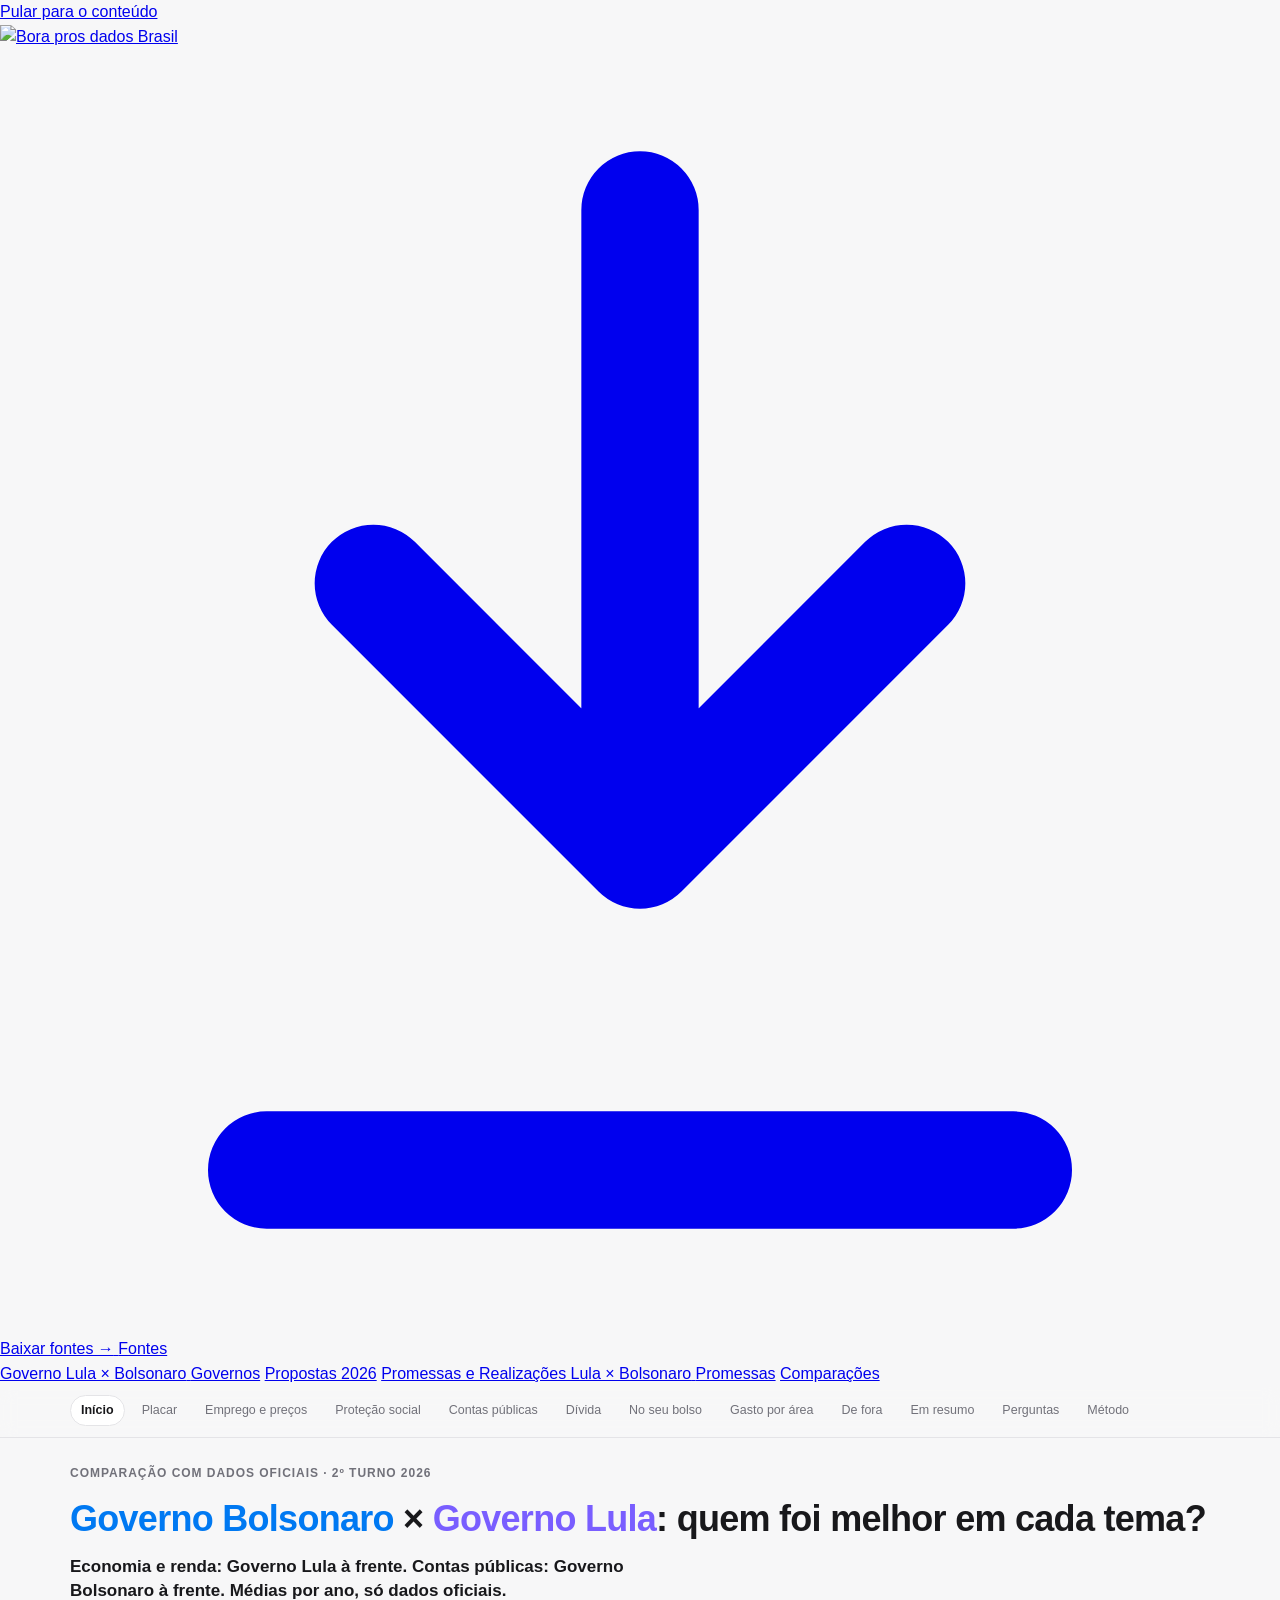
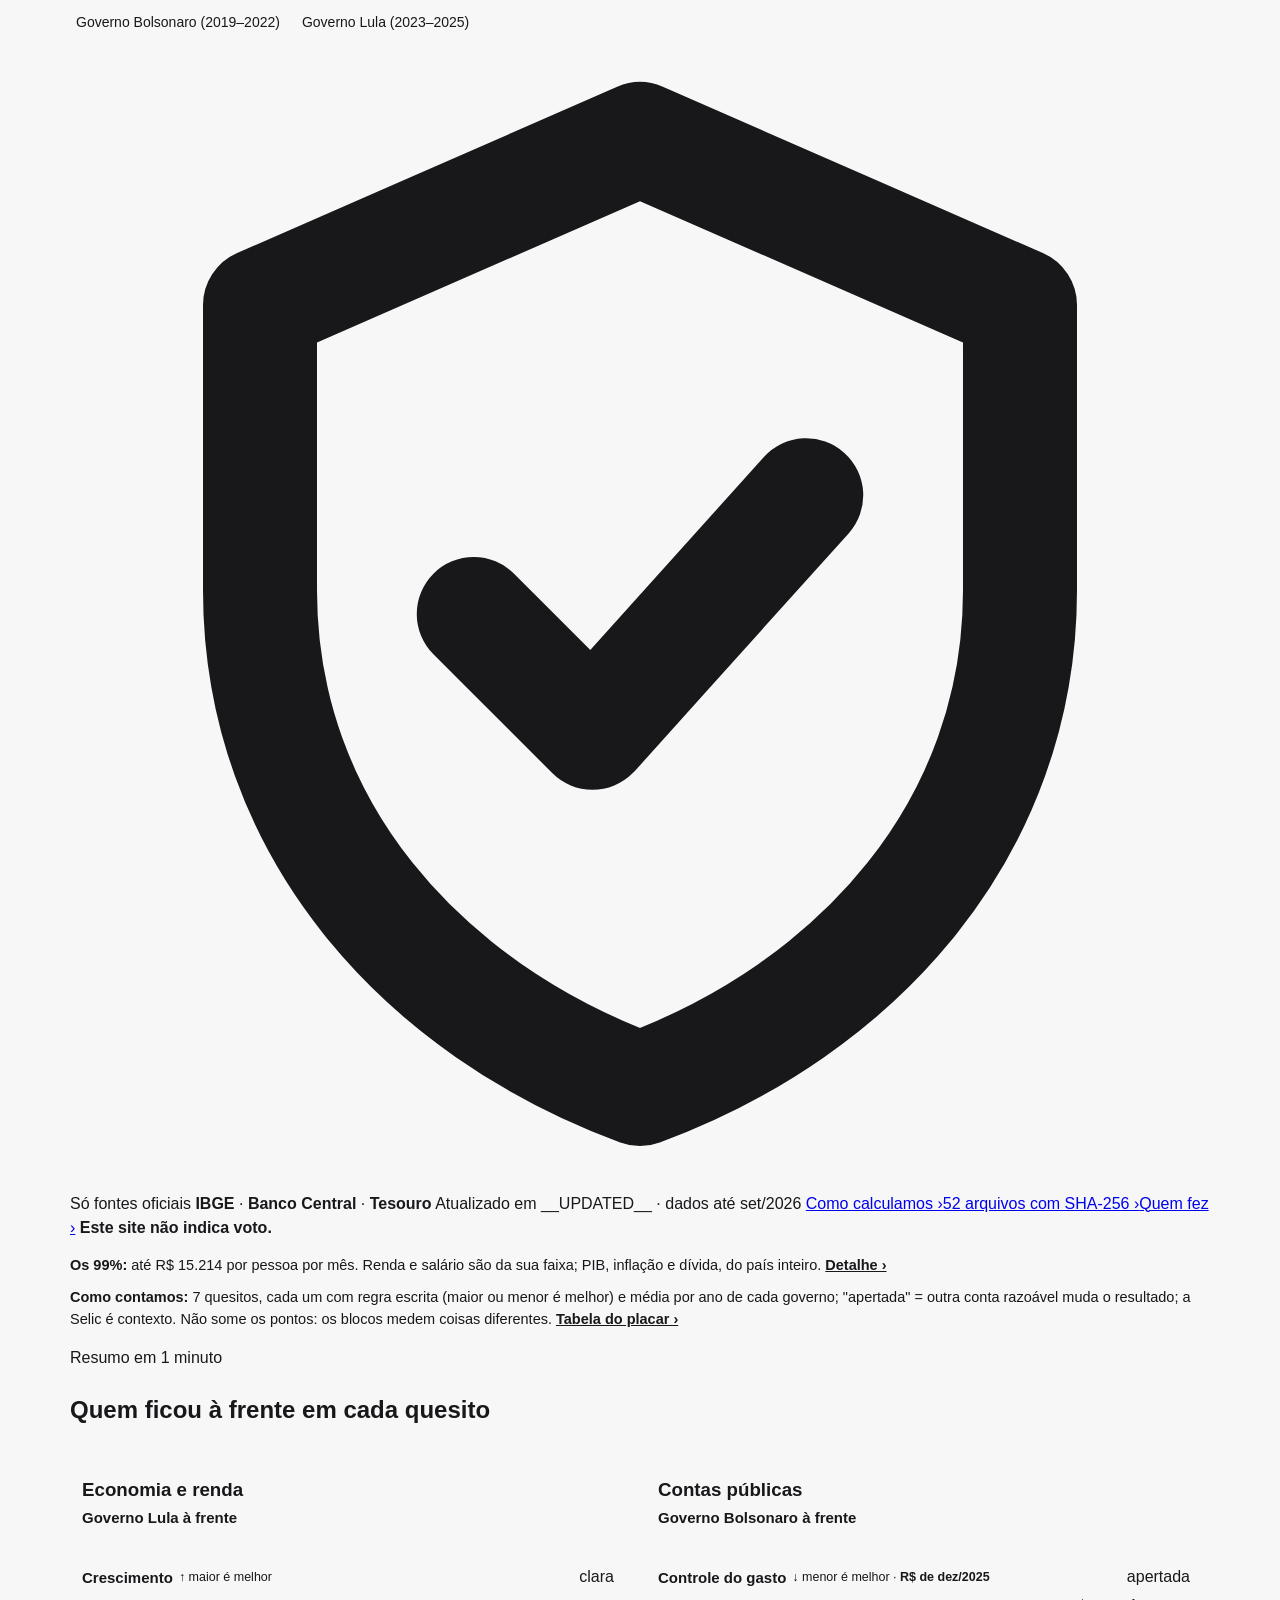
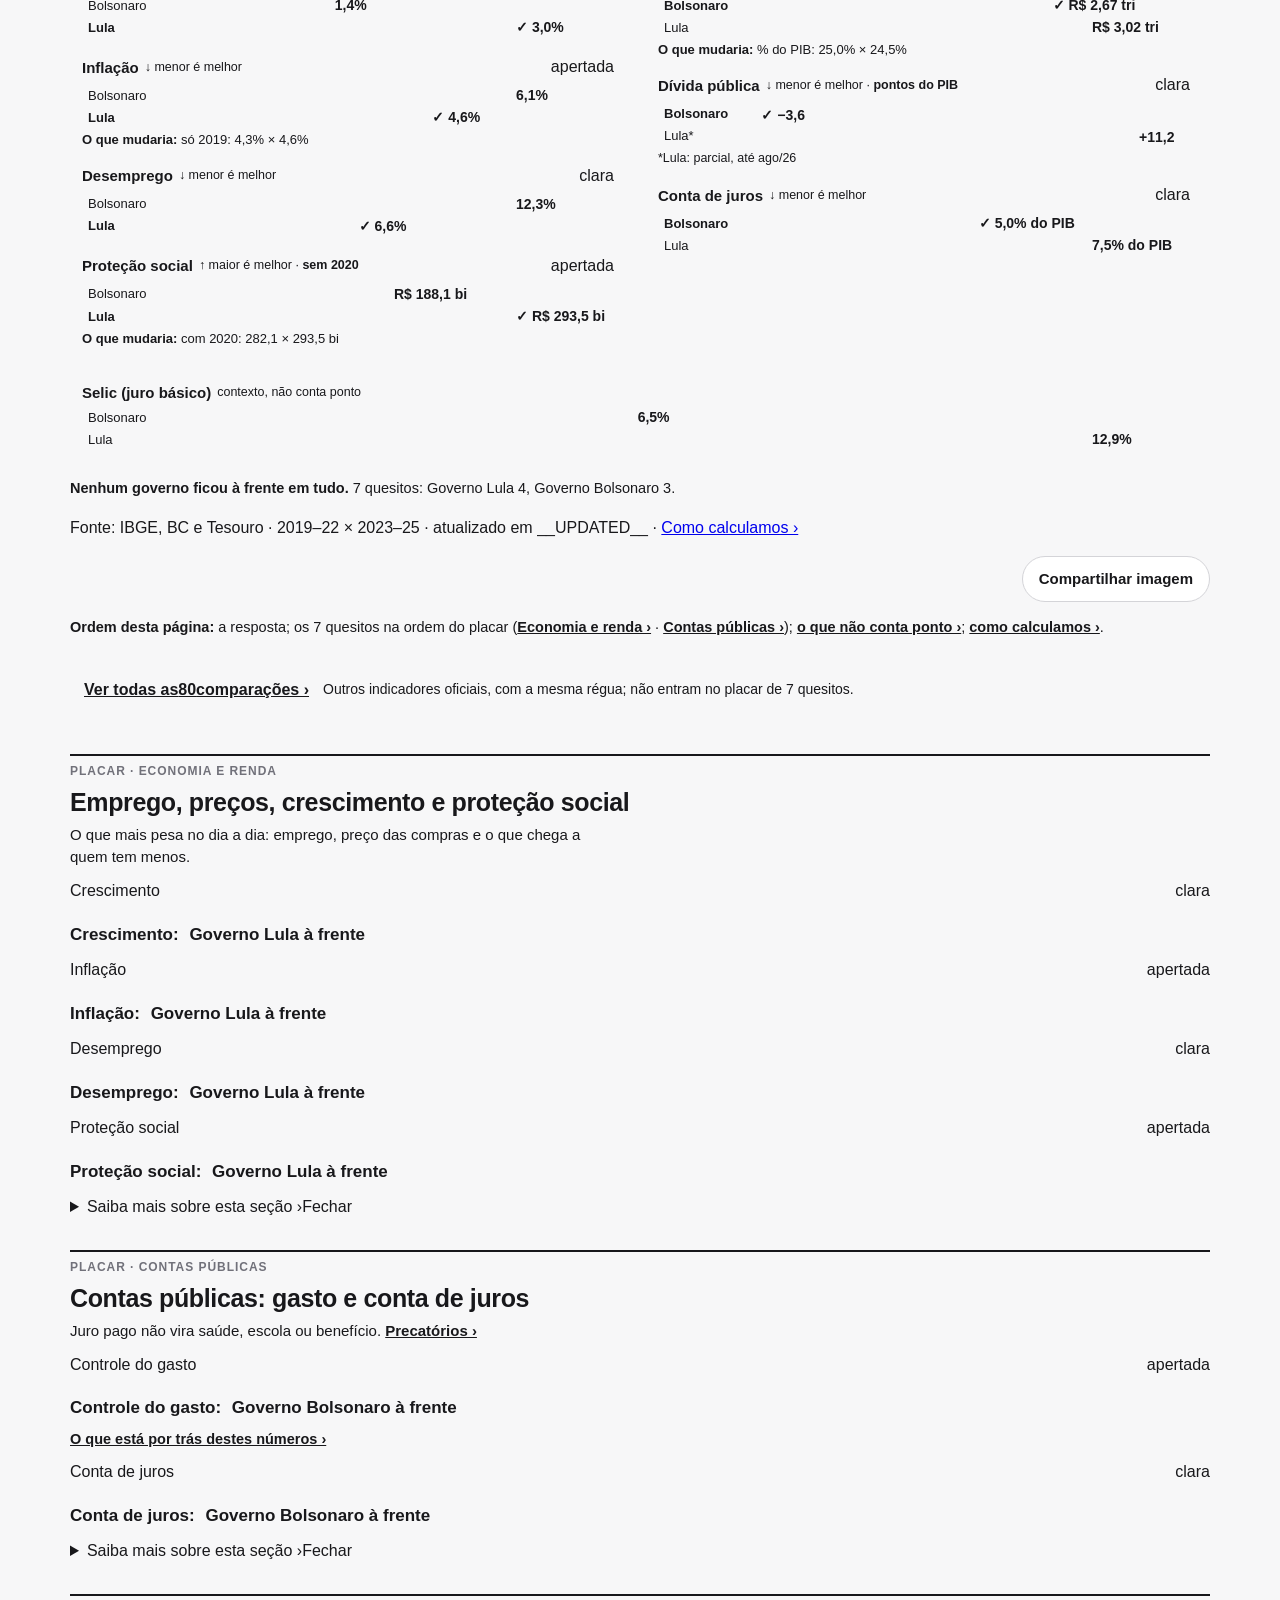
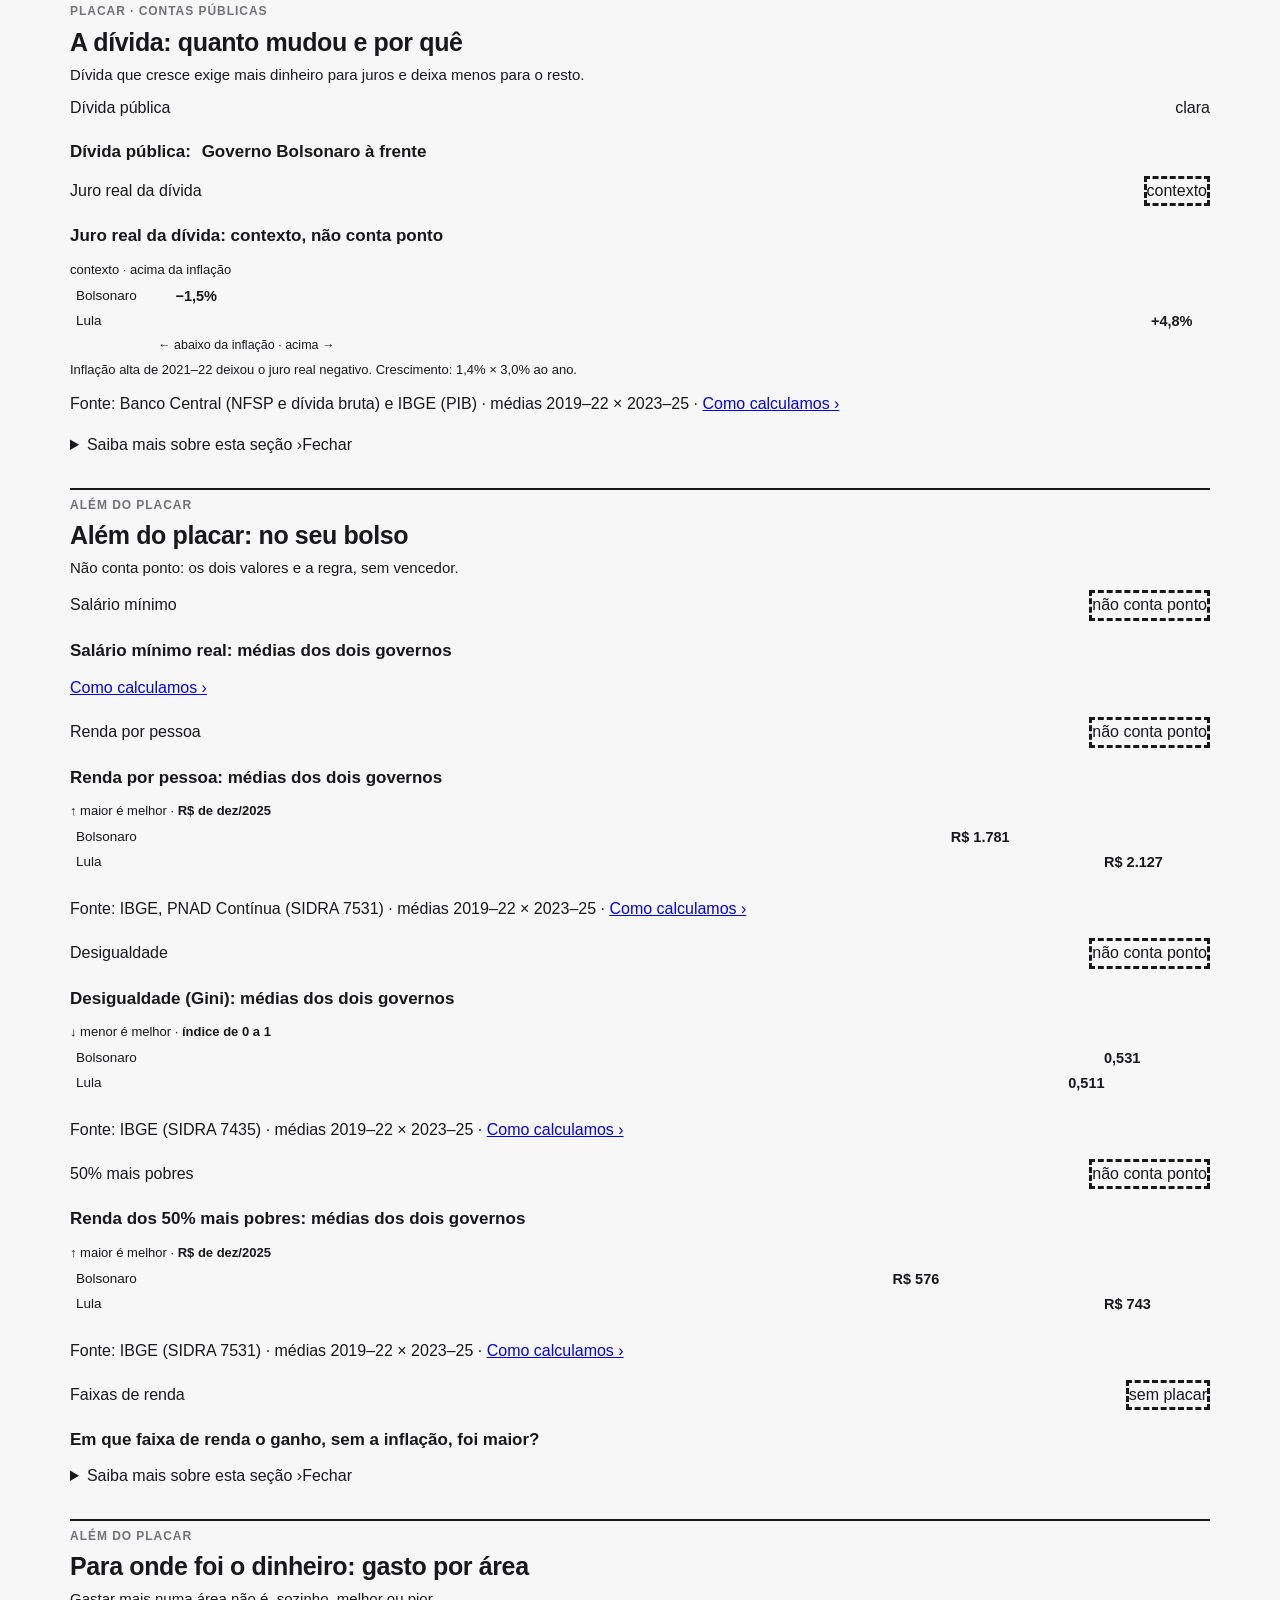
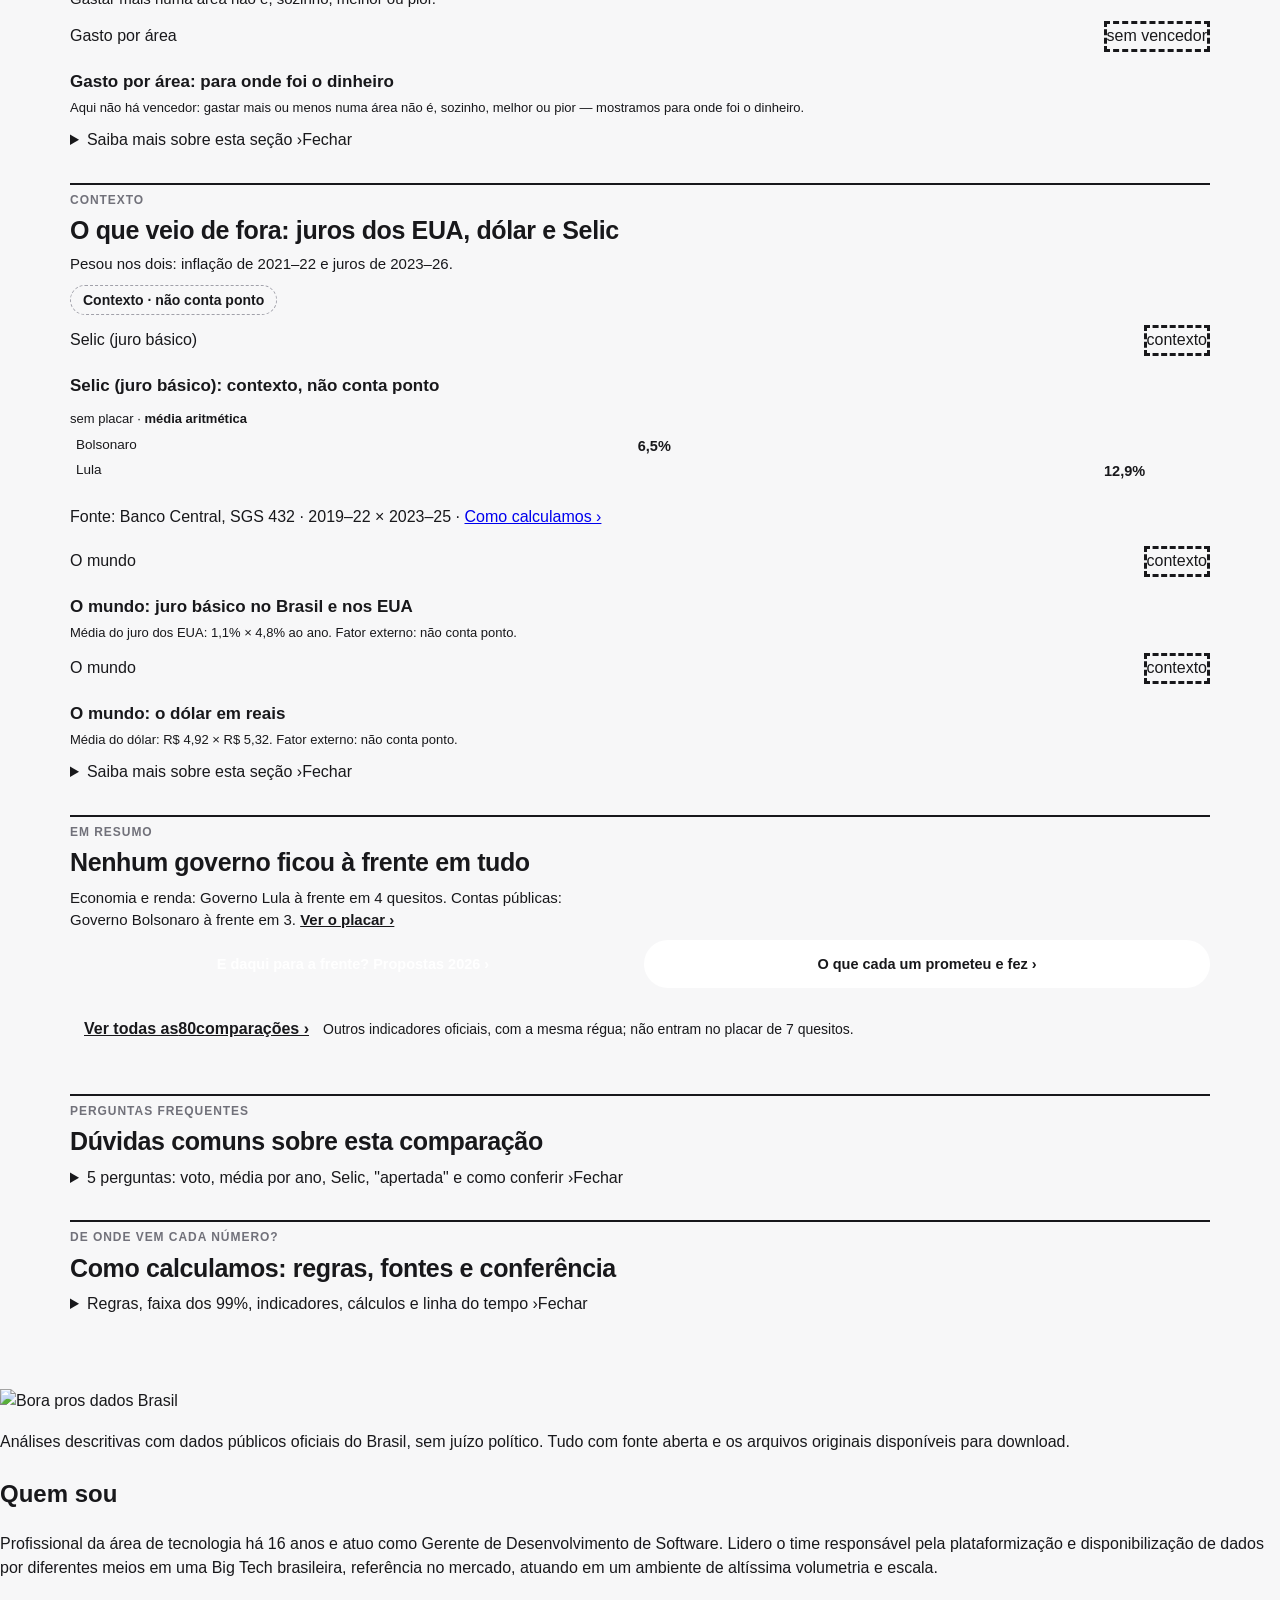
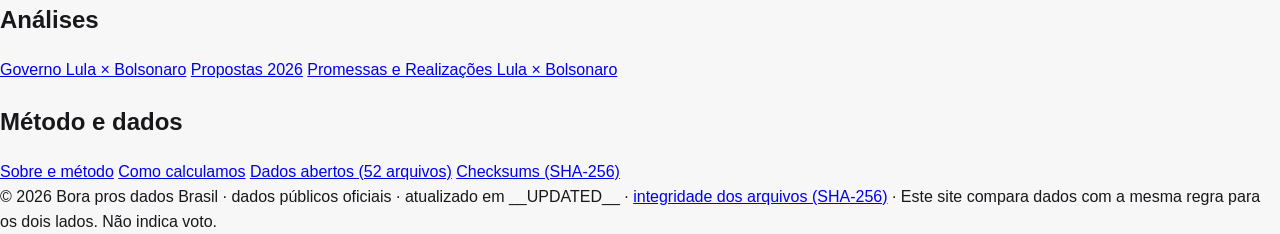
==== public/index.html @ 0a24a8c3 "Merge time/integracao em time/share-copy (rótulo acessível do Copiar imagem) Conflito no share.js re" ====
<!DOCTYPE html>
<html lang="pt-BR" data-theme="light">
<head>
<meta charset="utf-8">
<meta name="viewport" content="width=device-width, initial-scale=1">
<meta name="description" content="Governos Bolsonaro (2019-2022) e Lula (2023-2026) lado a lado: PIB, inflação, desemprego, renda, gasto e dívida pública, só com dados oficiais do BCB, IBGE e Tesouro.">
<meta name="robots" content="index,follow,max-snippet:-1,max-image-preview:large,max-video-preview:-1">
<link rel="canonical" href="__SITE_URL__/">
<meta property="og:type" content="article">
<meta property="og:site_name" content="Bora pros dados Brasil">
<meta property="og:locale" content="pt_BR">
<meta property="og:title" content="Governo Bolsonaro × Governo Lula: qual foi melhor para os 99%?">
<meta property="og:description" content="Governos Bolsonaro (2019-2022) e Lula (2023-2026) lado a lado: PIB, inflação, desemprego, renda, gasto e dívida pública, só com dados oficiais do BCB, IBGE e Tesouro.">
<meta property="og:url" content="__SITE_URL__/">
<meta property="og:image" content="__SITE_URL__/assets/img/og-comparativo.jpg">
<meta property="og:image:width" content="1200">
<meta property="og:image:height" content="630">
<meta property="og:image:alt" content="Comparativo Governo Bolsonaro (2019-2022) × Governo Lula (2023-2026) em dados oficiais">
<meta property="article:published_time" content="__DATE_PUBLISHED__">
<meta property="article:modified_time" content="__DATE_MODIFIED__">
<meta property="article:section" content="Comparativo de governos">
<meta name="twitter:card" content="summary_large_image">
<meta name="twitter:title" content="Governo Bolsonaro × Governo Lula: qual foi melhor para os 99%?">
<meta name="twitter:description" content="Governos Bolsonaro (2019-2022) e Lula (2023-2026) lado a lado: PIB, inflação, desemprego, renda, gasto e dívida pública, só com dados oficiais do BCB, IBGE e Tesouro.">
<meta name="twitter:image" content="__SITE_URL__/assets/img/og-comparativo.jpg">
<meta name="twitter:image:alt" content="Comparativo Governo Bolsonaro (2019-2022) × Governo Lula (2023-2026) em dados oficiais">
<link rel="icon" href="/assets/img/favicon.ico" sizes="48x48">
<link rel="icon" type="image/png" sizes="32x32" href="/assets/img/favicon-32.png">
<link rel="icon" type="image/png" sizes="16x16" href="/assets/img/favicon-16.png">
<link rel="apple-touch-icon" href="/assets/img/apple-touch-icon.png">
<meta name="theme-color" content="#02522b">
<title>Governo Lula × Bolsonaro: comparação em dados oficiais | Bora pros dados Brasil</title>
<style>
:root{--bg:#f7f7f8;--card:#ffffff;--text:#18181b;--muted:#71717a;--border:#e4e4e7;--grid:#f4f4f5;--c1:#0079F2;--c2:#795EFF}
html[data-theme="dark"]{--bg:#0f0f11;--card:#18181b;--text:#fafafa;--muted:#a1a1aa;--border:#3f3f46;--grid:rgba(255,255,255,.07)}
*{box-sizing:border-box}
body{margin:0;font-family:-apple-system,BlinkMacSystemFont,"Segoe UI",Roboto,Helvetica,Arial,sans-serif;background:var(--bg);color:var(--text);line-height:1.55}
.wrap{max-width:1180px;margin:0 auto;padding:26px 20px 64px}
.hdr{display:flex;flex-wrap:wrap;gap:12px;align-items:flex-start;justify-content:space-between}
h1{font-size:27px;margin:0 0 4px;letter-spacing:-.02em}
.sub{margin:0;color:var(--muted);font-size:14px;max-width:860px}
.btns{display:flex;gap:8px}
button{font:inherit;padding:8px 12px;border-radius:9px;border:1px solid var(--border);background:var(--card);color:var(--text);cursor:pointer}
button:hover{border-color:var(--c1)}
.badges{display:flex;flex-wrap:wrap;gap:6px;margin:14px 0 18px}
.badge{display:inline-flex;align-items:center;padding:4px 9px;border-radius:7px;background:var(--card);border:1px solid var(--border);font-size:12px;color:var(--muted)}
.lead{font-size:15.5px;max-width:1000px}
.card{background:var(--card);border:1px solid var(--border);border-radius:14px;padding:16px 18px}
.verdict{display:grid;gap:13px;grid-template-columns:1fr;margin:16px 0 6px}
@media(min-width:760px){.verdict{grid-template-columns:1fr 1fr}}
.verdict .tag{font-size:12px;color:var(--muted);text-transform:uppercase;letter-spacing:.06em}
.verdict .who{font-size:22px;font-weight:800;margin:6px 0 4px}
.verdict .why{font-size:13.5px;color:var(--muted)}
.v1 .who{color:var(--c1)} .v2 .who{color:var(--c2)}
.sect{margin:30px 0 8px;font-size:17px;font-weight:700}
.chipsnote{font-size:12.5px;color:var(--muted);margin:4px 0 12px;max-width:980px}
.sc{width:100%;border-collapse:collapse;font-size:13.5px}
.sc th,.sc td{padding:9px 10px;border-bottom:1px solid var(--border);text-align:left;vertical-align:top}
.sc th{color:var(--muted);font-size:12px;font-weight:600}
.chipw{display:inline-block;padding:2px 9px;border-radius:999px;font-size:12px;font-weight:700;white-space:nowrap}
.w1{background:rgba(0,121,242,.13);color:#0079F2}
.w2{background:rgba(121,94,255,.15);color:#795EFF}
.grid2{display:grid;gap:16px;grid-template-columns:1fr}
@media(min-width:980px){.grid2{grid-template-columns:1fr 1fr}}
figure{margin:0}
figcaption{font-size:12px;color:var(--muted);line-height:1.6;margin-top:10px;border-top:1px solid var(--border);padding-top:10px}
figcaption strong{color:var(--text)}
ul.li{font-size:14.5px;padding-left:20px;margin:8px 0 0}
ul.li li{margin:5px 0}
.explain{margin-top:14px;font-size:14px;border-left:3px solid var(--c1)}
.explain h4{margin:0 0 6px;font-size:13px;text-transform:uppercase;letter-spacing:.05em;color:var(--muted)}
.explain ul{padding-left:18px;margin:0}
.explain li{margin:6px 0}
.foot{margin-top:26px;font-size:12px;color:var(--muted);line-height:1.7}
@media print{.btns{display:none}body{background:#fff}@page{margin:12mm}}
.howto{background:rgba(121,94,255,.07);border:1px solid rgba(121,94,255,.25);border-left:5px solid var(--c2);border-radius:12px;padding:11px 16px;font-size:13.5px;line-height:1.55;margin:0 0 12px}
.dirlens{background:#eef2ff;border:1px solid #c7d2fe;border-left:5px solid #4338ca;border-radius:12px;padding:11px 16px;margin:14px 0 4px;font-size:13.5px;line-height:1.55}
.dirlens b{color:#4338ca}
html[data-theme="dark"] .dirlens{background:rgba(67,56,202,.16);border-color:rgba(129,140,248,.35)}
html[data-theme="dark"] .dirlens b{color:#a5b4fc}

html{scroll-behavior:smooth}
.topnav{position:sticky;top:0;z-index:20;background:color-mix(in srgb,var(--bg) 88%,transparent);backdrop-filter:blur(8px);-webkit-backdrop-filter:blur(8px);border-bottom:1px solid var(--border)}
.topnav .in{max-width:1180px;margin:0 auto;padding:8px 20px;display:flex;gap:6px;overflow-x:auto;scrollbar-width:none}
.topnav .in::-webkit-scrollbar{display:none}
.topnav a{flex:0 0 auto;font-size:12.5px;color:var(--muted);text-decoration:none;padding:5px 10px;border-radius:999px;border:1px solid transparent;white-space:nowrap}
.topnav a:hover{color:var(--text);border-color:var(--border)}
.topnav a.on{color:var(--text);background:var(--card);border-color:var(--border);font-weight:600}
.prog{height:3px;background:linear-gradient(90deg,var(--c1),var(--c2));width:0;transition:width .1s linear}
.eyebrow{font-size:12px;letter-spacing:.08em;text-transform:uppercase;color:var(--muted);margin:0 0 8px;font-weight:600}
.headline{font-size:clamp(22px,3.4vw,32px);line-height:1.2;letter-spacing:-.02em;font-weight:800;margin:18px 0 6px;max-width:960px}
.headline .g{color:var(--c2)} .headline .b{color:var(--c1)}
.ns{display:grid;gap:12px;grid-template-columns:1fr;margin:16px 0 8px}
@media(min-width:640px){.ns{grid-template-columns:repeat(2,1fr)}}
@media(min-width:980px){.ns{grid-template-columns:repeat(4,1fr)}}
.ns .card{padding:14px 16px}
.ns .k{font-size:12px;color:var(--muted)}
.ns .v{font-size:22px;font-weight:800;letter-spacing:-.01em;margin:4px 0 2px;font-variant-numeric:tabular-nums}
.ns .v .a{color:var(--c1)} .ns .v .b{color:var(--c2)}
.ns .d{font-size:12px;color:var(--muted)}
.ns .tag2{display:inline-block;font-size:11px;font-weight:700;padding:1px 8px;border-radius:999px;margin-top:6px}
.ns .good{background:rgba(13,148,136,.13);color:#0f766e} .ns .bad{background:rgba(217,119,6,.14);color:#b45309}
html[data-theme="dark"] .ns .good{color:#5eead4} html[data-theme="dark"] .ns .bad{color:#fbbf24}
.chap{margin-top:46px;scroll-margin-top:56px}
.chap-hd{border-top:2px solid var(--text);padding-top:14px;margin-bottom:14px}
.kicker{font-size:12px;letter-spacing:.08em;text-transform:uppercase;color:var(--muted);font-weight:700}
.chap-hd h2{font-size:clamp(20px,2.6vw,25px);line-height:1.25;letter-spacing:-.015em;margin:6px 0 8px}
.answer{display:flex;align-items:center;gap:8px;flex-wrap:wrap;font-size:13px;color:var(--muted)}
.w0{background:rgba(217,119,6,.14);color:#b45309}
html[data-theme="dark"] .w0{color:#fbbf24}
.figt{font-size:15px;line-height:1.35;margin:0 0 10px;letter-spacing:-.005em}
.to{display:grid;gap:14px;grid-template-columns:1fr;margin:8px 0}
@media(min-width:760px){.to{grid-template-columns:1fr 1fr}}
.to h3{margin:0 0 8px;font-size:14px;text-transform:uppercase;letter-spacing:.05em}
.to .gain{border-top:4px solid #0D9488} .to .gain h3{color:#0f766e}
.to .cost{border-top:4px solid #D97706} .to .cost h3{color:#b45309}
html[data-theme="dark"] .to .gain h3{color:#5eead4} html[data-theme="dark"] .to .cost h3{color:#fbbf24}
.to ul{margin:0;padding-left:18px;font-size:14px} .to li{margin:5px 0}
.to .num{font-weight:700;font-variant-numeric:tabular-nums}
.toc{display:grid;gap:10px;grid-template-columns:1fr;margin:10px 0 0}
@media(min-width:760px){.toc{grid-template-columns:repeat(3,1fr)}}
.toc a{display:block;text-decoration:none;color:var(--text);background:var(--card);border:1px solid var(--border);border-radius:12px;padding:11px 14px;font-size:13.5px}
.toc a:hover{border-color:var(--c2)}
.toc a small{display:block;color:var(--muted);font-size:11.5px;text-transform:uppercase;letter-spacing:.06em;margin-bottom:2px}
.kpi .lbl{display:flex;justify-content:space-between;gap:8px;font-size:12.5px;color:var(--muted)}
.kpi .inf{display:inline-grid;place-items:center;width:16px;height:16px;border-radius:50%;border:1px solid var(--border);font-size:10.5px;font-style:italic;cursor:help;flex:0 0 auto}
.kpi .val{font-size:22px;font-weight:800;letter-spacing:-.01em;margin:6px 0 3px;font-variant-numeric:tabular-nums}
.kpi .dlt{font-size:12.5px;color:var(--muted);line-height:1.45}
.apx li,.apx p{overflow-wrap:anywhere}
.figsub{font-size:13px;color:var(--muted);margin:-4px 0 10px;line-height:1.5}
.figsub b{color:var(--text)}
.block-t{font-size:17px;font-weight:700;margin:30px 0 8px}
.chips3{display:grid;gap:13px;grid-template-columns:1fr;margin:0 0 16px}
@media(min-width:640px){.chips3{grid-template-columns:repeat(3,1fr)}}
.kpi .val .a{color:var(--c1)} .kpi .val .b{color:var(--c2)}
.chap .dirlens{margin:16px 0 14px}
.gb,.sc th.gb{color:var(--c1)} .gl,.sc th.gl{color:var(--c2)}
.det-t{font-size:14px;font-weight:700;margin:18px 0 8px}
.ress{font-size:13px;color:var(--muted);margin:8px 2px 0;line-height:1.55}
.ress b{color:var(--text)}
@media print{.topnav{display:none}.chap{break-before:auto}}

/* ==== Home 15/10/2026: resumo em dois blocos, cards de veredito, recolhíveis (mobile primeiro) ==== */
.wrap .chap{margin-top:40px}
@media(min-width:900px){.wrap .chap{margin-top:52px}}
.wrap .hero h1{font-size:clamp(25px,3.1vw,36px);margin:4px 0 8px}
.hero .sub-resp{margin:0 0 8px;font-size:17px;line-height:1.45;color:var(--ink);font-weight:600;max-width:60ch}
.hero .q-cred{margin:10px 0 4px}
@media(max-width:760px){.hero .legenda-lados{display:none !important}}
@media(max-width:760px){
  .hero .q-cred{padding:6px 10px;gap:0 8px;font-size:13px}
  .hero .q-cred-fontes,.hero .q-cred-voto{display:none}
  .hero .q-cred-links a:not(:first-child){display:none}
  .hero .q-cred-links{width:auto}
  .ver-todas{margin-top:10px;padding:4px 12px}
  .ver-todas > span{display:none}
}

.hero .legenda-lados{display:flex;flex-wrap:wrap;gap:4px 16px;margin:0 0 4px;font-size:14px;color:var(--ink2)}
.hero .legenda-lados span{display:inline-flex;align-items:center;gap:6px}
.mais-t{margin:14px 0 6px;font-size:15.5px}
.q-mais-corpo > .mais-t:first-child{margin-top:4px}
.q-acoes .share-lead{display:none}
.vrd-q{font-size:17px}
.q-cred .q-cred-voto{font-weight:600;color:var(--ink)}
.q-resumo .q-resumo-det{margin:0 0 12px;font-size:14px;color:var(--ink3)}
.q-bloco-t .lider{display:block;font-size:15px;font-weight:700;color:var(--lado-txt);margin-top:2px}
.q-linha-crit .regra{font-weight:600;color:var(--ink2)}
.q-sens{margin:10px 0 0;font-size:14px;line-height:1.5;color:var(--ink)}
.q-ctx p{margin:4px 0 0;font-size:14px;line-height:1.45;color:var(--ink2)}
.q-acoes{display:flex;flex-wrap:wrap;gap:8px;align-items:center;margin-top:12px}
.q-acoes .share{margin:0;flex:1 1 260px}
.q-acoes .share-lead{font-size:14px}
.q-baixar{display:inline-flex;align-items:center;justify-content:center;gap:6px;min-height:44px;padding:10px 16px;border-radius:999px;border:1px solid #d4d4d8;background:#fff;color:#18181b;font:inherit;font-size:15px;font-weight:600;text-decoration:none;cursor:pointer}
.q-baixar:hover{border-color:#a1a1aa;background:#fafafa}
.q-resumo .q-mais{margin:12px 0 0}
.q-resumo table{width:100%;border-collapse:collapse;font-size:14px;font-variant-numeric:tabular-nums}
.q-resumo th,.q-resumo td{text-align:left;padding:7px 4px;border-bottom:1px solid var(--linha);vertical-align:top}
.sec-selo{display:inline-flex;align-items:center;gap:6px;margin:2px 0 0;font-size:14px;font-weight:600;line-height:1.3;padding:5px 12px;border-radius:999px;border:1px solid #d4d4d8;background:var(--superf);color:var(--ink2)}
.sec-selo--ctx{border:1.5px dashed #a1a1aa;background:var(--ctx-tint)}
.sec-mostra{margin:10px 0 4px;font-size:15.5px;line-height:1.55;color:var(--ink);max-width:78ch}
.sec-mostra b{font-weight:700}
.concl{margin:14px 0 6px;padding:10px 14px;border-left:4px solid var(--ink3);background:var(--superf);border-radius:0 12px 12px 0;font-size:15px;line-height:1.55;color:var(--ink);max-width:90ch}
.vrd-topo{display:flex;align-items:center;justify-content:space-between;gap:8px;margin:0 0 4px}
.vrd-topo .vrd-tema{margin:0}
.vrd-q .gb,.vrd-q .gl{font-weight:800}
.vrd-crit{margin:0 0 4px}
.vrd-regra{display:inline;margin:0;padding:3px 9px;border-radius:8px;background:var(--ctx-tint);font-size:13px;line-height:1.4;color:var(--ink2)}
.vrd-sub{margin:-2px 0 6px;font-size:13px;line-height:1.45;color:var(--ink3)}
.vrd-why{font-size:15px}
.vrd-link{margin:2px 0 6px;font-size:14.5px}
.vrd-link a{color:var(--marca);font-weight:600}
.vrd-lista{list-style:none;margin:0 0 8px;padding:0;font-size:14px;line-height:1.45}
.vrd-lista li{padding:6px 0;border-bottom:1px solid var(--linha)}
.vrd-lista li:last-child{border-bottom:0}
.vrd-lista b{font-variant-numeric:tabular-nums}
.vrd-lista small{color:var(--ink3);font-size:13px}
.vrd-lista a{color:var(--marca);font-weight:600}
.q-mais-corpo a{color:var(--marca)}
.vrd-det .q-mais-corpo > p,.vrd-det .q-mais-corpo li{font-size:14.5px;line-height:1.55}
.vrd-det .q-mais-corpo .viz{margin-top:6px}
.vbar-grupo{margin:0 0 6px}
.vbar-grupo > p{margin:0 0 2px;font-size:13.5px;font-weight:600;color:var(--ink2)}
.vbar--div .trk{position:relative;display:block;height:14px}
.vbar--div .trk::after{content:"";position:absolute;top:-4px;bottom:-4px;left:var(--z);width:1px;background:var(--ink2)}
.vbar--div .trk i{position:absolute;top:0;height:14px;display:block}
.vbar--div .vbar-row--b .trk i{background:var(--gb)}
.vbar--div .vbar-row--l .trk i{background:var(--gl)}
.vbar--div .trk i.neg{border-radius:4px 0 0 4px}
.vbar--div .trk i.pos{border-radius:0 4px 4px 0}
.vbar-zero{display:block;margin:-2px 0 8px;font-size:12.5px;color:var(--ink3);text-align:center}
.q-mais .q-mais-corpo > p{font-size:14.5px;line-height:1.55;margin:6px 0 10px}
.q-mais figure.card,.vrd-det figure.card{box-shadow:none;margin:8px 0 12px;padding:12px}
.q-mais .card.explain,.vrd-det .card.explain{box-shadow:none}
.q-mais .sc,.vrd-det .sc{font-size:13.5px}
.fig-fonte{margin:8px 0 0;font-size:13px;line-height:1.5;color:var(--ink3)}
.ech{width:100%;height:260px;touch-action:pan-y}
@media(min-width:760px){.ech{height:330px}}
/* ---- v2 (16/10/2026): mini-duelo de barras (resumo e cards) ---- */
.md{padding:10px 0;border-bottom:1px solid var(--linha);min-width:0}
.md-lista > .md:last-child,.vrd .md:last-of-type{border-bottom:0}
.vrd .md{padding:4px 0 8px}
.md-hd{display:flex;flex-wrap:wrap;align-items:center;gap:3px 8px;margin:0 0 6px}
.md-hd{display:grid;grid-template-columns:minmax(0,1fr) auto;align-items:center;gap:3px 8px}
.md-hd .md-tema{grid-row:1;grid-column:1}
.md-hd .md-selo{grid-row:1;grid-column:2;margin-left:0;justify-self:end}
.md-hd .md-crit{grid-column:1}
.md-hd .q-forca{grid-column:2;justify-self:end}
.md-tema{font-size:15.5px;font-weight:700;color:var(--ink)}
.md-tema a{color:inherit;text-decoration:none}
.md-tema a:hover{text-decoration:underline}
.md-crit{font-size:13px;color:var(--ink3)}
.md-regra{font-weight:700;color:var(--ink2)}
.md-selo{margin-left:auto;display:inline-flex;align-items:center;font-size:12.5px;font-weight:700;line-height:1;padding:5px 10px;border-radius:999px;color:#fff;white-space:nowrap}
.md-selo--b{background:var(--gb)}
.md-selo--l{background:var(--gl)}
.md-row{display:grid;grid-template-columns:82px minmax(0,1fr);align-items:center;gap:6px;margin:4px 0;font-size:13.5px}
.md-nome{display:flex;align-items:center;gap:6px;color:var(--ink2);white-space:nowrap}
.md-row.is-win .md-nome{color:var(--ink);font-weight:700}
.md-trk{display:flex;align-items:center;gap:6px;min-width:0;height:18px}
.md-trk > i{display:block;flex:0 0 auto;height:16px;min-width:2px;width:calc((100% - 112px) * var(--v));border-radius:0 4px 4px 0}
.md-row--b .md-trk > i{background:var(--gb)}
.md-row--l .md-trk > i{background:var(--gl)}
.md-row.is-win .md-trk > b::before{content:"✓ "}
.md-trk > b{font-size:14.5px;font-weight:700;color:var(--ink);white-space:nowrap;font-variant-numeric:tabular-nums}
.md-trk--div{position:relative;display:block}
.md-trk--div::after{content:"";position:absolute;top:-5px;bottom:-5px;width:1.5px;background:var(--ink2);left:calc(64px + (100% - 128px) * var(--z))}
.md-trk--div > i{position:absolute;top:1px;width:auto}
.md-trk--div > i.neg{border-radius:4px 0 0 4px}
.md-trk--div > b{position:absolute;top:0;line-height:18px}
.md-zero{margin:2px 0 0;padding-left:88px;font-size:12.5px;color:var(--ink3)}
.md-nota{margin:6px 0 0;font-size:13.5px;line-height:1.45;color:var(--ink2)}
.md-nota b{color:var(--ink)}
.q-forca--ctx{border-style:dashed}
.q-forca--ctx::before{display:none}
.q-ctx .md{padding:0;border:0}
.q-bloco .md-lista{padding-top:2px}
.vrd--grafico .viz{margin:6px 0 4px;border:0;border-radius:12px}
.vrd--grafico .viz .bpd-tabela{padding:0 4px 4px}
.vrd-q .mk{margin:0 4px 0 2px;vertical-align:1px}
.vrd-calc{margin:2px 0 8px;font-size:14px}
.vrd--grupo .vrd-ind{padding:10px 0 4px;border-top:1px solid var(--linha);scroll-margin-top:64px}
.vrd--grupo .vrd-ind:first-of-type{border-top:0;padding-top:2px}
.vrd--grupo .vrd-ind:target{outline:2px solid var(--gl);outline-offset:4px;border-radius:8px}
.vrd-q--ind{font-size:16px;margin:0 0 4px}
.vrd--grupo .vrd-src{margin-top:4px}
.ver-todas{display:flex;flex-wrap:wrap;align-items:center;gap:4px 14px;margin:18px 0 0;padding:12px 14px;border:1px solid var(--marca-borda);background:var(--marca-tint);border-radius:14px}
.ver-todas a{display:inline-flex;align-items:center;min-height:44px;font-size:16px;font-weight:700;color:var(--marca)}
.ver-todas span{font-size:14px;color:var(--ink2)}
.ver-todas a span{font-size:inherit;color:inherit}
.card-slot{margin:0 0 6px}
#resumo .md{padding:6px 0}
@media(max-width:760px){
  #resumo .q-acoes{gap:8px}
  #resumo .q-resumo-kicker{display:none}
  #resumo .q-fecho{margin-top:8px}
  #resumo .q-ctx{margin-top:8px}
  #resumo .q-blocos{gap:8px}
  .q-resumo{padding:12px 12px 10px}
  #resumo .q-acoes .share,#resumo .q-acoes .share-row{display:contents}
  #resumo .q-acoes .share-btn,#resumo .q-acoes .q-baixar{flex:1 1 40%}
  #resumo .q-bloco-t{display:flex;flex-wrap:wrap;align-items:baseline;gap:0 8px}
  #resumo .q-bloco-t .lider{display:inline-flex;align-items:center;gap:5px;margin:0}
}

#resumo .md-hd{display:flex;flex-wrap:wrap;align-items:center;gap:2px 8px}
#resumo .md-hd .q-forca{margin-left:auto}
#resumo .md-zero{padding-left:0;margin:2px 0 0}

#resumo .md-hd{margin-bottom:3px;gap:2px 6px}
#resumo .md-tema{font-size:15px}
#resumo .md-crit{font-size:12.5px}
#resumo .md-row{margin:2px 0;font-size:13px}
#resumo .md-trk{height:16px}
#resumo .md-trk > i{height:12px}
#resumo .md-trk > b{font-size:14px}
#resumo .md-nota{margin:3px 0 0;font-size:13px;line-height:1.35}
#resumo .q-bloco{padding:8px 12px 2px}
#resumo .q-bloco-hd{padding-bottom:6px}
#resumo .q-forca,#resumo .md-selo{padding:3px 8px}
#resumo .q-ctx{padding:8px 12px}
#resumo .q-acoes{margin-top:8px}
#resumo .q-blocos{display:grid;grid-template-columns:1fr;gap:12px}
@media(min-width:761px){#resumo .q-blocos{grid-template-columns:1fr 1fr;align-items:stretch}}
#resumo .q-ctx{margin-top:12px}
.q-fecho{margin:12px 0 0;font-size:14.5px;line-height:1.5;color:var(--ink2)}
.q-fecho b{color:var(--ink)}
.linha-topo{margin:10px 0 0;font-size:14.5px;line-height:1.5;color:var(--ink2)}
.linha-topo p{margin:0}
.linha-topo a,.ordem-pagina a,.sec-porque a{color:var(--marca);font-weight:600}
.ordem-pagina{margin:14px 0 0;font-size:14.5px;line-height:1.55;color:var(--ink2)}
@media(min-width:761px){#cap-motor .bpd-car-trilho{grid-template-columns:repeat(2,minmax(0,1fr))}}
.fecho-cta{display:flex;flex-wrap:wrap;gap:8px;margin:8px 0 0}
.fecho-btn{flex:1 1 40%;justify-content:center;text-align:center;font-size:14.5px;padding:6px 12px}
#fecho .ver-todas{margin-top:8px}
.fecho-btn{display:inline-flex;align-items:center;min-height:48px;padding:0 18px;border-radius:999px;background:var(--marca);color:#fff;font-weight:700;text-decoration:none}
.fecho-btn + .fecho-btn{background:#fff;color:var(--marca);border:1.5px solid var(--marca)}
@media(pointer:coarse){.sec-porque a,.sc td a,.linha-topo a,.ordem-pagina a{display:inline-flex;align-items:center;min-height:44px;margin-top:-12px;margin-bottom:-12px;vertical-align:middle}}
.vrd-grid.bpd-car{display:block}
.bpd-car-trilho > .vrd{margin:0}
.tem-card .vrd-acoes{margin:0;gap:0}
.vrd-juros{margin:6px 0 0;font-size:14px;color:var(--ink2)}
.vrd-juros a{color:var(--marca);font-weight:600}
@media(max-width:760px){.bpd-car-trilho > .vrd{min-width:0}}
.bpd-card{background:var(--superf);border:1px solid var(--linha);border-radius:14px;overflow:hidden}
.bpd-card-img svg{display:block;width:100%;height:auto}
.bpd-card-acoes{display:flex;flex-wrap:wrap;gap:8px;padding:0 14px 12px;align-items:center}
.bpd-btn{display:inline-flex;align-items:center;justify-content:center;min-height:44px;padding:0 16px;border-radius:22px;border:1px solid #d4d4d8;background:#fff;color:#18181b;font:inherit;font-size:14.5px;font-weight:600;text-decoration:none;cursor:pointer}
.bpd-btn--wa{background:var(--marca);color:#fff;border-color:var(--marca)}
.bpd-card-status{font-size:13px;color:var(--ink3)}
.bpd-card-mais{border-top:1px solid var(--linha);padding:4px 14px 10px;font-size:14px;line-height:1.5}
.bpd-card-mais summary{min-height:44px;display:flex;align-items:center;font-weight:600;cursor:pointer}
.vrd.tem-card{padding:0;border:0;box-shadow:none;background:transparent}
.vrd.tem-card .vrd-acoes{margin-top:6px}
.vrd-ind.tem-card{border-top:0;padding:4px 0}
.vrd-ind.tem-card > .vrd-q,.vrd-ind.tem-card > .viz,.vrd-ind.tem-card > .md,.vrd-ind.tem-card > .vrd-src{display:none}
#resumo .card-slot{margin:0}
.tem-card > .nu-viz,.tem-card > .vrd-topo,.tem-card > .vrd-q,.tem-card > .viz,.tem-card > .md,.tem-card > .vrd-src,.tem-card > .vrd-sub,.tem-card > .vrd-link,
.tem-card > div[id="chartF2"],.tem-card .vrd-acoes > .card-img,.tem-card .vrd-acoes > .share{display:none}
.sec-porque{margin:4px 0 8px;font-size:15px;line-height:1.5;color:var(--ink2);max-width:62ch}
.saiba-mais > summary{color:var(--marca)}
.card-img{order:-1;display:inline-flex;align-items:center;justify-content:center;gap:6px;min-height:44px;padding:0 14px;border-radius:999px;border:1px solid #d4d4d8;background:#fff;color:#18181b;font:inherit;font-size:14.5px;font-weight:600;white-space:nowrap;cursor:pointer}
.card-img:hover{border-color:#a1a1aa}
.vrd-acoes > .card-img{flex:0 0 auto}
.vrd-acoes{flex-wrap:wrap}
.vrd-acoes > .vrd-det{flex:1 1 100%;order:2}
.vrd-acoes > .share{order:1}
#q-precatorios .nu-viz{border:0;padding:4px 0 0;margin:0 0 6px}
/* bloco fiscal: nuances do gasto */
#q-gasto-nuances{scroll-margin-top:64px}
.nu-sub{margin:4px 0 12px;font-size:15px;color:var(--ink)}
.nu-grid{display:grid;grid-template-columns:1fr;gap:12px;margin:0 0 14px}
@media(min-width:760px){.nu-grid{grid-template-columns:1fr 1fr}}
.nu-col{border:1px solid var(--linha);border-radius:12px;padding:10px 14px 4px;min-width:0}
.nu-col[data-lado="b"]{border-top:4px solid var(--gb)}
.nu-col[data-lado="l"]{border-top:4px solid var(--gl)}
.nu-col h4{display:flex;align-items:center;gap:7px;margin:0 0 4px;font-size:15.5px}
.nu-col ol{list-style:none;margin:0;padding:0}
.nu-col li{padding:8px 0;border-top:1px solid var(--linha);font-size:14.5px;line-height:1.5}
.nu-col li b{display:block;font-size:15px}
.nu-col li .nu-ef,.nu-col li .nu-fo{display:block;margin-top:3px;font-size:13.5px;color:var(--ink2)}
.nu-col li .nu-fo a{color:var(--marca);font-weight:600}
.nu-citas{display:grid;grid-template-columns:1fr;gap:12px;margin:0 0 14px}
@media(min-width:760px){.nu-citas{grid-template-columns:1fr 1fr}}
.nu-cita{margin:0;padding:12px 14px;border:1px solid var(--linha);border-left:4px solid var(--ink3);border-radius:0 12px 12px 0;background:var(--ctx-tint);min-width:0}
.nu-cita blockquote{margin:0 0 8px;font-size:15.5px;line-height:1.5;font-weight:600;color:var(--ink)}
.nu-cita figcaption{margin:0;padding:0;border:0;font-size:13.5px;line-height:1.5;color:var(--ink2)}
.nu-cita figcaption a{color:var(--marca);font-weight:600}
.nu-sigla{margin:0 0 14px;font-size:14px;color:var(--ink2)}
.nu-viz{border:1px solid var(--linha);border-radius:12px;padding:12px 14px;margin:0 0 14px}
.nu-viz h4{margin:0 0 4px;font-size:15.5px;line-height:1.35}
.nu-viz .nu-crit{margin:0 0 10px;font-size:13px;color:var(--ink3)}
.nu-bar{margin:0 0 12px}
.nu-bar p{margin:0 0 4px;font-size:14px;color:var(--ink);display:flex;align-items:center;gap:6px;flex-wrap:wrap}
.nu-bar .trk{display:flex;height:22px;background:transparent}
.nu-bar .trk i{display:block;height:22px}
.nu-bar .seg-b{background:var(--gb);border-radius:0 4px 4px 0}
.nu-bar .seg-l{background:var(--gl)}
.nu-bar .seg-prec{background:repeating-linear-gradient(45deg,var(--gl) 0 3px,#fff 3px 6px);border:1px solid var(--gl);border-radius:0 4px 4px 0;box-sizing:border-box}
.nu-bar small{display:block;margin-top:3px;font-size:13px;color:var(--ink2)}
.nu-viz .nu-res{margin:6px 0 0;font-size:14.5px;font-weight:600;color:var(--ink)}
.nu-viz .fig-fonte{border-top:1px solid var(--linha);padding-top:8px}
.nu-sens{margin:0 0 12px;padding:10px 14px;border-radius:12px;background:var(--ctx-tint);font-size:15px;line-height:1.55}
.nu-fim{margin:0 0 6px;font-size:14px;color:var(--ink2)}
.nu-volta a{display:inline-flex;align-items:center;min-height:44px;color:var(--marca);font-weight:600}
.nu-docs{margin:0 0 12px;padding-left:18px;font-size:13.5px;line-height:1.6}
.nu-docs a{color:var(--marca)}
/* FAQ e método */
.faq .q-mais .q-mais-corpo p{margin:4px 0 6px;font-size:15px}
.regras-part{margin:6px 0 14px;padding-left:20px;font-size:15px;line-height:1.55}
.regras-part li{margin:4px 0}
.wrap .chap{margin-top:30px}
@media(max-width:760px){.chap-hd .kicker{display:none}.chap-hd h2{margin-top:0}.wrap .chap{margin-top:20px}}
.chap-hd{padding-top:6px!important;margin-bottom:8px!important}
.chap-hd h2{margin:6px 0 6px}
.sec-mostra{font-size:14.5px;line-height:1.5;margin:4px 0 2px}
.concl{font-size:14.5px;padding:8px 12px;margin:10px 0 4px}
.q-mais{margin:8px 0}
.vrd{margin:10px 0}
.vrd-q{margin-bottom:6px}
.vrd-src{margin-top:6px;padding-top:6px}
.vrd-acoes{flex-wrap:nowrap;margin-top:8px}
.vrd-acoes > .vrd-det{flex:1 1 auto}
.vrd-acoes > .vrd-det[open]{flex-basis:100%}
.vrd-acoes:has(> .vrd-det[open]){flex-wrap:wrap}
.vrd .share--mini{margin:0}
.vrd .share--mini .share-row .share-btn{font-size:0;width:44px;min-width:44px;padding:0;gap:0}
.vrd .share--mini .share-row .share-btn::after{content:"↗";font-size:20px;line-height:1;color:var(--ink2)}
.vrd .share--mini{position:relative}
.vrd .share--mini .share-panel{position:absolute;right:0;top:50px;z-index:6;width:max-content;max-width:300px;flex-wrap:wrap;justify-content:flex-end;padding:8px;background:var(--superf);border:1px solid var(--linha);border-radius:12px;box-shadow:0 10px 24px -12px rgba(24,24,27,.35)}
.vrd .share--mini .share-status{position:absolute;right:0;top:50px;width:max-content;max-width:260px;z-index:6;background:var(--superf);padding:4px 8px;border-radius:8px}
.vrd-det > .q-mais-corpo > .vrd-why{margin:4px 0 10px}
.q-resumo .q-linha{padding:8px 0}
.q-resumo .q-linha-hd{margin-bottom:4px}
.q-resumo .q-v{padding:4px 8px}
.q-resumo .q-v dd{font-size:15.5px}
.q-resumo .q-ress{font-size:13.5px;margin-top:4px}
.q-resumo .q-bloco{padding:10px 12px 2px}
@media(max-width:760px){
  .wrap{padding-left:16px;padding-right:16px}
  .vrd{padding:12px 14px 10px}
  .q-resumo{padding:14px 14px 12px}
}
@media(pointer:coarse){
  .md-tema a,.q-mais-corpo li a,.q-mais-corpo .ress a,.q-mais-corpo p a,.vrd-link a,.q-resumo-pe a,.nu-fo a,.nu-cita a,.nu-docs a,.vrd-lista a,.concl a,.sec-mostra a{display:inline-flex;align-items:center;min-height:44px;margin-top:-12px;margin-bottom:-12px;vertical-align:middle}
}
</style>
<link rel="stylesheet" href="/assets/css/site.css">
<script>window.SITE_CONFIG={"gaId":"__GA_ID__","siteUrl":"__SITE_URL__","pageId":"comparativo","consent":"__CONSENT__"};</script>
<script defer src="/assets/js/analytics.js"></script>
<script type="application/ld+json">{"@context": "https://schema.org", "@graph": [{"@type": "Organization", "@id": "__SITE_URL__/#org", "name": "Bora pros dados Brasil", "url": "__SITE_URL__/", "logo": {"@type": "ImageObject", "url": "__SITE_URL__/assets/img/logo-400.png", "width": 400, "height": 225}, "description": "Análises descritivas com dados públicos oficiais do Brasil, sem juízo político, com os arquivos originais para download."}, {"@type": "WebSite", "@id": "__SITE_URL__/#website", "name": "Bora pros dados Brasil", "url": "__SITE_URL__/", "inLanguage": "pt-BR", "publisher": {"@id": "__SITE_URL__/#org"}}, {"@type": "WebPage", "@id": "__SITE_URL__/#webpage", "url": "__SITE_URL__/", "name": "Governo Lula × Bolsonaro: comparação em dados oficiais | Bora pros dados Brasil", "description": "Governos Bolsonaro (2019-2022) e Lula (2023-2026) lado a lado: PIB, inflação, desemprego, renda, gasto e dívida pública, só com dados oficiais do BCB, IBGE e Tesouro.", "inLanguage": "pt-BR", "isPartOf": {"@id": "__SITE_URL__/#website"}, "primaryImageOfPage": {"@type": "ImageObject", "url": "__SITE_URL__/assets/img/og-comparativo.jpg", "width": 1200, "height": 630}, "datePublished": "__DATE_PUBLISHED__", "dateModified": "__DATE_MODIFIED__"}, {"@type": "Article", "@id": "__SITE_URL__/#article", "headline": "Governo Bolsonaro × Governo Lula: qual foi melhor para os 99%?", "description": "Governos Bolsonaro (2019-2022) e Lula (2023-2026) lado a lado: PIB, inflação, desemprego, renda, gasto e dívida pública, só com dados oficiais do BCB, IBGE e Tesouro.", "inLanguage": "pt-BR", "mainEntityOfPage": {"@id": "__SITE_URL__/#webpage"}, "image": "__SITE_URL__/assets/img/og-comparativo.jpg", "datePublished": "__DATE_PUBLISHED__", "dateModified": "__DATE_MODIFIED__", "author": {"@id": "__SITE_URL__/#org"}, "publisher": {"@id": "__SITE_URL__/#org"}, "isAccessibleForFree": true, "articleSection": "Comparativo de governos", "keywords": "governo Lula x Bolsonaro, comparação governo Lula Bolsonaro dados, economia, inflação, desemprego, salário mínimo, renda, gasto público, dívida pública, dados oficiais", "isBasedOn": ["https://www3.bcb.gov.br/sgspub/", "https://sidra.ibge.gov.br/", "https://siconfi.tesouro.gov.br/", "https://markets.newyorkfed.org/", "__SITE_URL__/fontes/"], "about": [{"@type": "Person", "name": "Jair Bolsonaro", "sameAs": "https://pt.wikipedia.org/wiki/Jair_Bolsonaro"}, {"@type": "Person", "name": "Luiz Inácio Lula da Silva", "alternateName": "Lula", "sameAs": "https://pt.wikipedia.org/wiki/Luiz_Inácio_Lula_da_Silva"}]}]}</script>
<link rel="stylesheet" href="/assets/css/share.css">
<script defer src="/assets/js/share.js"></script>
<script defer src="/assets/js/charts.js"></script>
<script defer src="/assets/js/cards-home.js"></script>
<script defer src="/assets/js/ui.js"></script>
<link rel="stylesheet" href="/assets/css/catalogo.css">
</head>
<body>
<a class="pular" href="#conteudo">Pular para o conteúdo</a>
<header class="sitebar">
  <div class="sb-in">
    <a class="sb-brand" href="/" aria-label="Bora pros dados Brasil, início"><img src="/assets/img/logo-400.png" alt="Bora pros dados Brasil" width="200" height="113"></a>
    <a href="/fontes/" class="sb-cta"><svg class="sb-ico" viewBox="0 0 24 24" fill="none" stroke="currentColor" stroke-width="2.2" stroke-linecap="round" stroke-linejoin="round" aria-hidden="true"><path d="M12 3v12M7 10l5 5 5-5M5 21h14"/></svg><span class="t-longo">Baixar fontes →</span> <span class="t-curto">Fontes</span></a>
    <nav class="sb-nav" aria-label="Páginas do site">
      <a href="/" class="ativo" aria-current="page"><span class="t-longo">Governo Lula × Bolsonaro</span> <span class="t-curto">Governos</span></a>
      <a href="/propostas/">Propostas 2026</a>
      <a href="/balanco/"><span class="t-longo">Promessas e Realizações Lula × Bolsonaro</span> <span class="t-curto">Promessas</span></a>
      <a href="/comparacoes/">Comparações</a>
    </nav>
  </div>
</header>
<nav class="topnav" aria-label="Seções desta página">
  <div class="in">
    <a href="#topo">Início</a>
    <a href="#resumo">Placar</a>
    <a href="#cap-motor">Emprego e preços</a>
    <a href="#q-protecao-social">Proteção social</a>
    <a href="#cap-conta">Contas públicas</a>
    <a href="#cap-divida">Dívida</a>
    <a href="#cap-bolso">No seu bolso</a>
    <a href="#cap-gasto">Gasto por área</a>
    <a href="#cap-mundo">De fora</a>
    <a href="#fecho">Em resumo</a>
    <a href="#faq">Perguntas</a>
    <a href="#apendice">Método</a>
  </div>
  <div class="prog" id="prog"></div>
</nav>
<main id="conteudo" tabindex="-1">
<div class="wrap" id="topo">
  <div class="hdr hero">
    <div>
      <p class="eyebrow">Comparação com dados oficiais · 2º turno 2026</p>
      <h1><span class="gb">Governo Bolsonaro</span> × <span class="gl">Governo Lula</span>: quem foi melhor em cada tema?</h1>
      <p class="sub-resp">Economia e renda: Governo Lula à frente. Contas públicas: Governo Bolsonaro à frente. Médias por ano, só dados oficiais.</p>
      <p class="legenda-lados"><span><i class="mk mk--b" aria-hidden="true"></i>Governo Bolsonaro (2019–2022)</span><span><i class="mk mk--l" aria-hidden="true"></i>Governo Lula (2023–2025)</span></p>
      <div class="q-cred" role="note" aria-label="Sobre a confiabilidade destes dados">
    <span class="q-cred-selo"><svg viewBox="0 0 24 24" fill="none" stroke="currentColor" stroke-width="2.4" stroke-linecap="round" stroke-linejoin="round" aria-hidden="true"><path d="M12 2l8 3.5v6c0 5-3.4 8.8-8 10.5-4.6-1.7-8-5.5-8-10.5v-6z"/><path d="M8.5 12l2.5 2.5 4.5-5"/></svg> Só fontes oficiais</span>
    <span class="q-cred-fontes"><b>IBGE</b> · <b>Banco Central</b> · <b>Tesouro</b></span>
    <span class="q-cred-data">Atualizado em <time datetime="__UPDATED_ISO__">__UPDATED__</time> · dados até set/2026</span>
    <span class="q-cred-links"><a href="#apendice">Como calculamos ›</a><a href="/fontes/">52 arquivos com SHA-256 ›</a><a href="#quem-fez">Quem fez ›</a></span>
    <span class="q-cred-voto">Este site não indica voto.</span>
  </div>
</div>
  </div>

  <section class="linha-topo" id="publico" data-track-section="publico" data-track-name="O recorte da análise">
    <p><b>Os 99%:</b> até R$ 15.214 por pessoa por mês. Renda e salário são da sua faixa; PIB, inflação e dívida, do país inteiro. <a href="#m-faixa">Detalhe ›</a></p>
  </section>
  <section class="linha-topo" id="placar" data-track-section="placar" data-track-name="O placar">
    <p><b>Como contamos:</b> 7 quesitos, cada um com regra escrita (maior ou menor é melhor) e média por ano de cada governo; "apertada" = outra conta razoável muda o resultado; a Selic é contexto. Não some os pontos: os blocos medem coisas diferentes. <a href="#m-placar">Tabela do placar ›</a></p>
  </section>

  <section class="q-resumo" id="resumo" aria-labelledby="resumo-t" data-track-section="resumo" data-track-name="Resumo em 1 minuto">
    <p class="q-resumo-kicker">Resumo em 1 minuto</p>
    <h2 class="q-resumo-t" id="resumo-t">Quem ficou à frente em cada quesito</h2>
    <div class="q-blocos">
      <article class="q-bloco" data-lado="l" data-bloco="economia" aria-labelledby="qb-economia">
        <header class="q-bloco-hd">
          <h3 class="q-bloco-t" id="qb-economia">Economia e renda <span class="lider"><i class="mk mk--l" aria-hidden="true"></i> Governo Lula à frente</span></h3>
        </header>
        <div class="md-lista">
<div class="md">
  <div class="md-hd"><span class="md-tema"><a href="#q-crescimento">Crescimento</a></span><span class="md-crit">↑ maior é melhor</span><span class="q-forca" title="Diferença clara: outras contas razoáveis dão o mesmo resultado." aria-label="Diferença clara: outras contas razoáveis dão o mesmo resultado.">clara</span></div>
  <div class="md-row md-row--b"><span class="md-nome"><i class="mk mk--b" aria-hidden="true"></i>Bolsonaro</span><span class="md-trk"><i style="--v:0.467"></i><b>1,4%</b></span></div>
  <div class="md-row md-row--l is-win"><span class="md-nome"><i class="mk mk--l" aria-hidden="true"></i>Lula</span><span class="md-trk"><i style="--v:1"></i><b>3,0%</b></span></div>
</div>
<div class="md">
  <div class="md-hd"><span class="md-tema"><a href="#q-inflacao">Inflação</a></span><span class="md-crit">↓ menor é melhor</span><span class="q-forca q-forca--apertada" title="Diferença apertada: outra conta razoável muda ou quase muda o resultado." aria-label="Diferença apertada: outra conta razoável muda ou quase muda o resultado.">apertada</span></div>
  <div class="md-row md-row--b"><span class="md-nome"><i class="mk mk--b" aria-hidden="true"></i>Bolsonaro</span><span class="md-trk"><i style="--v:1"></i><b>6,1%</b></span></div>
  <div class="md-row md-row--l is-win"><span class="md-nome"><i class="mk mk--l" aria-hidden="true"></i>Lula</span><span class="md-trk"><i style="--v:0.754"></i><b>4,6%</b></span></div>
  <p class="md-nota"><b>O que mudaria:</b> só 2019: 4,3% × 4,6%</p>
</div>
<div class="md">
  <div class="md-hd"><span class="md-tema"><a href="#q-emprego">Desemprego</a></span><span class="md-crit">↓ menor é melhor</span><span class="q-forca" title="Diferença clara: outras contas razoáveis dão o mesmo resultado." aria-label="Diferença clara: outras contas razoáveis dão o mesmo resultado.">clara</span></div>
  <div class="md-row md-row--b"><span class="md-nome"><i class="mk mk--b" aria-hidden="true"></i>Bolsonaro</span><span class="md-trk"><i style="--v:1"></i><b>12,3%</b></span></div>
  <div class="md-row md-row--l is-win"><span class="md-nome"><i class="mk mk--l" aria-hidden="true"></i>Lula</span><span class="md-trk"><i style="--v:0.537"></i><b>6,6%</b></span></div>
</div>
<div class="md">
  <div class="md-hd"><span class="md-tema"><a href="#q-protecao-social">Proteção social</a></span><span class="md-crit">↑ maior é melhor · <span class="md-regra">sem 2020</span></span><span class="q-forca q-forca--apertada" title="Diferença apertada: outra conta razoável muda ou quase muda o resultado." aria-label="Diferença apertada: outra conta razoável muda ou quase muda o resultado.">apertada</span></div>
  <div class="md-row md-row--b"><span class="md-nome"><i class="mk mk--b" aria-hidden="true"></i>Bolsonaro</span><span class="md-trk"><i style="--v:0.641"></i><b>R$ 188,1 bi</b></span></div>
  <div class="md-row md-row--l is-win"><span class="md-nome"><i class="mk mk--l" aria-hidden="true"></i>Lula</span><span class="md-trk"><i style="--v:1"></i><b>R$ 293,5 bi</b></span></div>
  <p class="md-nota"><b>O que mudaria:</b> com 2020: 282,1 × 293,5 bi</p>
</div>
        </div>
      </article>
      <article class="q-bloco" data-lado="b" data-bloco="contas" aria-labelledby="qb-contas">
        <header class="q-bloco-hd">
          <h3 class="q-bloco-t" id="qb-contas">Contas públicas <span class="lider"><i class="mk mk--b" aria-hidden="true"></i> Governo Bolsonaro à frente</span></h3>
        </header>
        <div class="md-lista">
<div class="md">
  <div class="md-hd"><span class="md-tema"><a href="#q-gasto">Controle do gasto</a></span><span class="md-crit">↓ menor é melhor · <span class="md-regra">R$ de dez/2025</span></span><span class="q-forca q-forca--apertada" title="Diferença apertada: outra conta razoável muda ou quase muda o resultado." aria-label="Diferença apertada: outra conta razoável muda ou quase muda o resultado.">apertada</span></div>
  <div class="md-row md-row--b is-win"><span class="md-nome"><i class="mk mk--b" aria-hidden="true"></i>Bolsonaro</span><span class="md-trk"><i style="--v:0.884"></i><b>R$ 2,67 tri</b></span></div>
  <div class="md-row md-row--l"><span class="md-nome"><i class="mk mk--l" aria-hidden="true"></i>Lula</span><span class="md-trk"><i style="--v:1"></i><b>R$ 3,02 tri</b></span></div>
  <p class="md-nota"><b>O que mudaria:</b> % do PIB: 25,0% × 24,5%</p>
</div>
<div class="md md--div">
  <div class="md-hd"><span class="md-tema"><a href="#q-divida">Dívida pública</a></span><span class="md-crit">↓ menor é melhor · <span class="md-regra">pontos do PIB</span></span><span class="q-forca" title="Diferença clara: outras contas razoáveis dão o mesmo resultado." aria-label="Diferença clara: outras contas razoáveis dão o mesmo resultado.">clara</span></div>
  <div class="md-row md-row--b is-win"><span class="md-nome"><i class="mk mk--b" aria-hidden="true"></i>Bolsonaro</span><span class="md-trk md-trk--div" style="--z:0.243"><i class="neg" style="left:calc(64px + (100% - 128px) * 0);width:calc((100% - 128px) * 0.243)"></i><b style="right:calc(100% - 64px - (100% - 128px) * 0 + 5px)">−3,6</b></span></div>
  <div class="md-row md-row--l"><span class="md-nome"><i class="mk mk--l" aria-hidden="true"></i>Lula*</span><span class="md-trk md-trk--div" style="--z:0.243"><i class="pos" style="left:calc(64px + (100% - 128px) * 0.243);width:calc((100% - 128px) * 0.757)"></i><b style="left:calc(64px + (100% - 128px) * 1 + 5px)">+11,2</b></span></div>
  <p class="md-zero">*Lula: parcial, até ago/26</p>
</div>
<div class="md">
  <div class="md-hd"><span class="md-tema"><a href="#q-juros">Conta de juros</a></span><span class="md-crit">↓ menor é melhor</span><span class="q-forca" title="Diferença clara: outras contas razoáveis dão o mesmo resultado." aria-label="Diferença clara: outras contas razoáveis dão o mesmo resultado.">clara</span></div>
  <div class="md-row md-row--b is-win"><span class="md-nome"><i class="mk mk--b" aria-hidden="true"></i>Bolsonaro</span><span class="md-trk"><i style="--v:0.667"></i><b>5,0% do PIB</b></span></div>
  <div class="md-row md-row--l"><span class="md-nome"><i class="mk mk--l" aria-hidden="true"></i>Lula</span><span class="md-trk"><i style="--v:1"></i><b>7,5% do PIB</b></span></div>
</div>
        </div>
      </article>
    </div>
    <div class="q-ctx">
<div class="md">
  <div class="md-hd"><span class="md-tema"><a href="#q-selic">Selic (juro básico)</a></span><span class="md-crit">contexto, não conta ponto</span></div>
  <div class="md-row md-row--b"><span class="md-nome"><i class="mk mk--b" aria-hidden="true"></i>Bolsonaro</span><span class="md-trk"><i style="--v:0.504"></i><b>6,5%</b></span></div>
  <div class="md-row md-row--l"><span class="md-nome"><i class="mk mk--l" aria-hidden="true"></i>Lula</span><span class="md-trk"><i style="--v:1"></i><b>12,9%</b></span></div>
</div>
    </div>
    <p class="q-fecho"><b>Nenhum governo ficou à frente em tudo.</b> 7 quesitos: Governo Lula 4, Governo Bolsonaro 3.</p>
    <p class="q-resumo-pe">Fonte: IBGE, BC e Tesouro · 2019–22 × 2023–25 · atualizado em __UPDATED__ · <a href="#apendice">Como calculamos ›</a></p>
    <div class="q-acoes">
      <div class="share" data-share-section="placar" data-share-placement="placar" data-share-anchor="resumo" data-share-name="o resumo"
           data-share-lead="Mande este dado com a fonte: quem receber pode conferir."
           data-share-text="📊 Governos Bolsonaro × Lula (IBGE, BC, Tesouro). Economia e renda: Lula à frente (crescimento, inflação, emprego, proteção social). Contas públicas: Bolsonaro à frente (gasto, dívida, juros)."></div>
      <button type="button" class="q-baixar" id="resumo-baixar" data-track="share_click" data-track-label="resumo-imagem">Compartilhar imagem</button>
    </div>
  </section>

  <p class="ordem-pagina"><b>Ordem desta página:</b> a resposta; os 7 quesitos na ordem do placar (<a href="#cap-motor">Economia e renda ›</a> · <a href="#cap-conta">Contas públicas ›</a>); <a href="#cap-bolso">o que não conta ponto ›</a>; <a href="#apendice">como calculamos ›</a>.</p>
  <p class="ver-todas"><a href="/comparacoes/" data-track="cta_click" data-track-label="comparacoes-pos-resumo">Ver todas as <span class="n-comp" data-total>80</span> comparações ›</a><span>Outros indicadores oficiais, com a mesma régua; não entram no placar de 7 quesitos.</span></p>

<section class="chap" id="cap-motor" data-track-section="cap-motor" data-track-name="2 · Emprego e preço">
  <div class="chap-hd">
    <div class="kicker">Placar · Economia e renda</div>
    <h2>Emprego, preços, crescimento e proteção social</h2>
    <p class="sec-porque">O que mais pesa no dia a dia: emprego, preço das compras e o que chega a quem tem menos.</p>
  </div>
  <div class="vrd-grid">
    <article class="vrd vrd--grafico" id="q-crescimento" data-card="q-crescimento" data-win="l">
      <div class="vrd-topo"><p class="vrd-tema">Crescimento</p><span class="q-forca" title="Diferença clara: outras contas razoáveis dão o mesmo resultado." aria-label="Diferença clara: outras contas razoáveis dão o mesmo resultado.">clara</span></div>
      <h3 class="vrd-q">Crescimento: <i class="mk mk--l" aria-hidden="true"></i>Governo Lula à frente</h3>
      <div class="viz" id="chartE"></div>
      <div class="vrd-acoes">
      <div class="share share--mini" data-share-variant="mini" data-share-section="crescimento" data-share-placement="card" data-share-anchor="q-crescimento" data-share-name="o dado de crescimento"
             data-share-text="📊 Crescimento do PIB, média ao ano: 1,4% no Governo Bolsonaro (2019-22) × 3,0% no Governo Lula (2023-25). Maior: Governo Lula. Fonte: IBGE, via Banco Central."></div>
      </div>
    </article>

    <article class="vrd vrd--grafico" id="q-inflacao" data-card="q-inflacao" data-win="l">
      <div class="vrd-topo"><p class="vrd-tema">Inflação</p><span class="q-forca q-forca--apertada" title="Diferença apertada: outra conta razoável muda ou quase muda o resultado." aria-label="Diferença apertada: outra conta razoável muda ou quase muda o resultado.">apertada</span></div>
      <h3 class="vrd-q">Inflação: <i class="mk mk--l" aria-hidden="true"></i>Governo Lula à frente</h3>
      <div class="viz" id="g-inflacao"></div>
      <div class="vrd-acoes">
      <div class="share share--mini" data-share-variant="mini" data-share-section="inflacao" data-share-placement="card" data-share-anchor="q-inflacao" data-share-name="o dado de inflação"
             data-share-text="📊 Inflação (IPCA), média ao ano: 6,1% no Governo Bolsonaro (2019-22) × 4,6% no Governo Lula (2023-25). Menor: Governo Lula; apertada (sem 2020-21: 5,0% × 4,6%). Fonte: IBGE, via BC."></div>
      </div>
    </article>

    <article class="vrd vrd--grafico" id="q-emprego" data-card="q-desemprego" data-win="l">
      <div class="vrd-topo"><p class="vrd-tema">Desemprego</p><span class="q-forca" title="Diferença clara: outras contas razoáveis dão o mesmo resultado." aria-label="Diferença clara: outras contas razoáveis dão o mesmo resultado.">clara</span></div>
      <h3 class="vrd-q">Desemprego: <i class="mk mk--l" aria-hidden="true"></i>Governo Lula à frente</h3>
      <div class="viz" id="g-emprego"></div>
      <div class="vrd-acoes">
      <div class="share share--mini" data-share-variant="mini" data-share-section="desemprego" data-share-placement="card" data-share-anchor="q-emprego" data-share-name="o dado de desemprego"
             data-share-text="📊 Desemprego, média anual: 12,3% no Governo Bolsonaro (2019-22) × 6,6% no Governo Lula (2023-25). Menor: Governo Lula. Fonte: IBGE, PNAD Contínua (média anual)."></div>
      </div>
    </article>

    <article class="vrd vrd--grafico" id="q-protecao-social" data-card="q-protecao" data-win="l">
      <div class="vrd-topo"><p class="vrd-tema">Proteção social</p><span class="q-forca q-forca--apertada" title="Diferença apertada: outra conta razoável muda ou quase muda o resultado." aria-label="Diferença apertada: outra conta razoável muda ou quase muda o resultado.">apertada</span></div>
      <h3 class="vrd-q">Proteção social: <i class="mk mk--l" aria-hidden="true"></i>Governo Lula à frente</h3>
      <div class="viz" id="g-protecao"></div>
      <div class="vrd-acoes">
      <div class="share share--mini" data-share-variant="mini" data-share-section="protecao" data-share-placement="card" data-share-anchor="q-protecao-social" data-share-name="o dado de proteção social"
             data-share-text="📊 Proteção social (Assistência), média ao ano sem 2020: R$ 188,1 bi no Gov. Bolsonaro × R$ 293,5 bi no Gov. Lula. Maior: Gov. Lula; apertada (com 2020: R$ 282,1 × 293,5 bi). Fonte: Tesouro."></div>
      </div>
    </article>
  </div>
  <details class="q-mais saiba-mais">
    <summary data-track="detalhes_abertos" data-track-label="cap-motor-saiba-mais"><span class="ao-abrir">Saiba mais sobre esta seção ›</span><span class="ao-fechar">Fechar</span></summary>
    <div class="q-mais-corpo">
<h3 class="mais-t">Crescimento</h3>
<p class="vrd-calc"><a href="#m-calculos">Como calculamos ›</a></p>
            <p class="vrd-why">Quanto o país produziu a mais a cada ano, já sem a inflação. <b>Por que importa:</b> economia crescendo gera vagas e dinheiro para os serviços públicos.</p>
            
            <p>No total do período: +5,7% (2019-22) × +9,2% (2023-25). Média composta (como juros sobre juros).</p>
            <p><b>PIB real</b> é o tamanho da economia, já descontando a inflação. "Cresceu 3% ao ano" = o país produziu 3% a mais de bens e serviços que no ano anterior, em volume (não em preço).</p>
<h3 class="mais-t">Inflação</h3>
<p class="vrd-calc"><a href="#m-calculos">Como calculamos ›</a></p>
            <p class="vrd-why">Quanto os preços subiram, em média, a cada ano de cada governo. <b>Por que importa:</b> inflação alta come o salário antes do fim do mês.</p>
            
            <p>Média geométrica (considera o efeito acumulado). Em 2026: 3,1% acumulados até agosto, 4,2% em 12 meses; a projeção do mercado (pesquisa Focus, do Banco Central, 02/10) aponta ~5,0% para o ano, acima do centro da meta oficial de inflação (3%).</p>
            <p><b>IPCA</b> é o termômetro oficial dos preços, medido pelo IBGE. "Inflação média de X%" = na média dos anos, os preços subiram X% em 12 meses.</p>
<h3 class="mais-t">Desemprego</h3>
<p class="vrd-calc"><a href="#m-calculos">Como calculamos ›</a></p>
            <p class="vrd-why">De cada 100 pessoas que querem trabalhar, quantas estavam sem emprego. <b>Por que importa:</b> emprego é a principal fonte de renda da maioria das famílias.</p>
            
            <p>Taxa de desocupação, média anual oficial do IBGE (PNAD Contínua, <a href="/dados/ibge/ibge_sidra_4562_taxa_desocupacao_anual.json">SIDRA 4562</a>). Pela média dos trimestres móveis (Banco Central, SGS 24369), a régua anterior desta página: 12,1% × 7,0%; o resultado não muda.</p>
            <p><b>Desemprego</b> é o percentual de pessoas de 14 anos ou mais que procuram trabalho e não encontram (Pesquisa PNAD Contínua, do IBGE). "12%" = cerca de 12 em cada 100 pessoas que querem trabalhar estão sem emprego.</p>
<h3 class="mais-t">Proteção social</h3>
<p class="vrd-calc"><a href="#m-calculos">Como calculamos ›</a></p>
            <p class="vrd-why">O gasto federal com Bolsa Família, BPC e benefícios, sem o ano do Auxílio Emergencial. <b>Por que importa:</b> é a transferência que chega direto a quem tem menos renda.</p>
            
            <p>Em 2020, o Auxílio Emergencial levou a Assistência a R$ 564 bi (R$ de dez/2025); por isso a regra do placar tira 2020. Diferença entre as médias: +56,1% sem 2020; +4,1% com 2020.</p>
<h3 class="mais-t">Sobre a seção</h3>
<p><b>O que isto mostra:</b> se a economia cresceu, se os preços subiram menos e se ficou mais fácil achar emprego. <b>Por que importa para você:</b> emprego e preço das compras do mês são o que mais pesa na maioria das casas.</p>
<h3 class="mais-t">Entenda os dados desta seção</h3>
      <ul class="li">
        <li><b>Como ler:</b> azul (●) = média do Governo Bolsonaro (2019-2022); roxo (■) = média do Governo Lula (2023-2025). Crescimento do PIB maior é melhor; inflação e desemprego menores são melhores; a Selic é contexto: juro alto segura os preços, mas encarece o crédito e a dívida.</li>
        <li><b>Média por ano</b>: como um governo tem 4 anos na conta e o outro 3, comparar totais seria injusto. Por isso comparamos a média de cada ano dentro de cada período.</li>
        <li>Fonte geral: Banco Central, PIB real (SGS 7326), IPCA (SGS 433), Selic (SGS 432); desemprego: IBGE, PNAD Contínua (SIDRA 4562) · média anual de cada indicador dentro da janela · 2019-2022 × 2023-2025.</li>
      </ul>
    
    </div>
  </details>
</section>

<section class="chap" id="cap-conta" data-track-section="cap-conta" data-track-name="4 · Quem paga a conta">
  <div class="chap-hd">
    <div class="kicker">Placar · Contas públicas</div>
    <h2>Contas públicas: gasto e conta de juros</h2>
    <p class="sec-porque">Juro pago não vira saúde, escola ou benefício. <a href="#q-gasto-nuances">Precatórios ›</a></p>
  </div>
  <div class="vrd-grid">
    <article class="vrd vrd--grafico" id="q-gasto" data-card="q-gasto" data-win="b">
      <div class="vrd-topo"><p class="vrd-tema">Controle do gasto</p><span class="q-forca q-forca--apertada" title="Diferença apertada: outra conta razoável muda ou quase muda o resultado." aria-label="Diferença apertada: outra conta razoável muda ou quase muda o resultado.">apertada</span></div>
      <h3 class="vrd-q">Controle do gasto: <i class="mk mk--b" aria-hidden="true"></i>Governo Bolsonaro à frente</h3>
      <p class="vrd-link"><a href="#q-gasto-nuances">O que está por trás destes números ›</a></p>
      <div class="viz" id="chartF1"></div>
      <div class="vrd-acoes">
      <div class="share share--mini" data-share-variant="mini" data-share-section="gasto" data-share-placement="card" data-share-anchor="q-gasto" data-share-name="o dado do gasto"
             data-share-text="📊 Gasto sem juros, média ao ano (R$ de dez/2025): R$ 2,67 tri no Gov. Bolsonaro × R$ 3,02 tri no Gov. Lula. Menor: Gov. Bolsonaro; apertada (em % do PIB inverte: 25,0% × 24,5%). Fonte: Tesouro."></div>
      </div>
    </article>

    <article class="vrd vrd--grafico" id="q-juros" data-card="q-juros" data-win="b">
      <div class="vrd-topo"><p class="vrd-tema">Conta de juros</p><span class="q-forca" title="Diferença clara: outras contas razoáveis dão o mesmo resultado." aria-label="Diferença clara: outras contas razoáveis dão o mesmo resultado.">clara</span></div>
      <h3 class="vrd-q">Conta de juros: <i class="mk mk--b" aria-hidden="true"></i>Governo Bolsonaro à frente</h3>
      <div class="viz" id="chartF3"></div>
      <div class="vrd-acoes">
      <div class="share share--mini" data-share-variant="mini" data-share-section="juros" data-share-placement="card" data-share-anchor="q-juros" data-share-name="o dado da conta de juros"
             data-share-text="📊 Conta de juros da dívida, média ao ano: 5,0% do PIB no Governo Bolsonaro (2019-22) × 7,5% no Governo Lula (2023-25). Menor: Governo Bolsonaro. Fonte: Banco Central (NFSP)."></div>
      </div>
    </article>
  </div>
  <details class="q-mais saiba-mais">
    <summary data-track="detalhes_abertos" data-track-label="cap-conta-saiba-mais"><span class="ao-abrir">Saiba mais sobre esta seção ›</span><span class="ao-fechar">Fechar</span></summary>
    <div class="q-mais-corpo">
<h3 class="mais-t">Controle do gasto</h3>
<p class="vrd-calc"><a href="#m-calculos">Como calculamos ›</a></p>
            <p class="vrd-why">O gasto do governo federal sem juros e dívida, na média de cada ano. <b>Por que importa:</b> mostra se o gasto cresceu mais rápido que a inflação.</p>
            
            <p>Gasto primário no PIB, do início ao fim de cada governo: 24,0% → 23,2% × 24,3% → 25,0%. Sem 2020, a média do Governo Bolsonaro em % do PIB cai para 23,3%. Base: estimativa a partir do RREO (União); o número oficial do Tesouro (RTN) está <b>sem dado nas bases desta análise</b>.</p>
<details class="q-mais" id="q-gasto-nuances">
        <summary data-track="detalhes_abertos" data-track-label="q-gasto-nuances"><span class="ao-abrir">Saiba mais: decisões, citações e documentos</span><span class="ao-fechar">Fechar</span></summary>
        <div class="q-mais-corpo">
          <p class="nu-sub">Regras e decisões que mudaram o gasto nos dois governos, no mesmo formato para os dois lados.</p>
          <div class="nu-grid">
            <div class="nu-col" data-lado="b">
              <h4><i class="mk mk--b" aria-hidden="true"></i>Governo Bolsonaro (2019–2022)</h4>
              <ol>
                <li><b>Precatórios adiados</b>Um limite proposto pelo governo (EC 114/2021) para pagar precatórios, as dívidas judiciais da União, adiou cerca de R$ 22 bi devidos em 2022.
                  <span class="nu-ef">Efeito no número desta página: reduz o gasto de 2022 e passa o pagamento para os anos seguintes.</span>
                  <span class="nu-fo">Fonte: <a href="/dados/legislacao-fiscal/planalto_ec114.htm">EC 114 (Planalto)</a> · <a href="/dados/legislacao-fiscal/conorf_conof_nt_conjunta_5_2022_ploa2023.pdf">Consultorias de Orçamento, NT Conjunta 5/2022</a> (estimativa de ago/2022)</span></li>
                <li><b>Regras mudadas</b>Novo cálculo do teto de gastos (EC 113) e até R$ 41 bi fora do teto em 2022 para auxílios, como o Auxílio Brasil de R$ 600 (EC 123).
                  <span class="nu-ef">Efeito: amplia o teto; os auxílios já estão no gasto de 2022 desta página.</span>
                  <span class="nu-fo">Fonte: <a href="/dados/legislacao-fiscal/planalto_ec113.htm">EC 113</a> e <a href="/dados/legislacao-fiscal/planalto_ec123.htm">EC 123</a> (Planalto) · <a href="/dados/legislacao-fiscal/camara_conof_nota_informativa_pec23_2021_aprovada_sf.pdf">Câmara, Nota Informativa 7/2021</a></span></li>
                <li><b>Gastos fora das regras</b>Pandemia: R$ 547 bi em créditos extraordinários em 2020–21.
                  <span class="nu-ef">Efeito: já está no gasto desta página; é o motivo do "sem 2020" na proteção social.</span>
                  <span class="nu-fo">Fonte: <a href="/dados/tesouro-rtn/tesouro_rtn_serie_historica_dez2025.xlsx">Tesouro, RTN, série histórica dez/2025</a></span></li>
                <li><b>Receitas que não se repetem</b>Dividendos e concessões (inclui Eletrobras): 0,9% do PIB por ano.
                  <span class="nu-ef">Efeito: melhora o resultado e a dívida; não muda o gasto.</span>
                  <span class="nu-fo">Fonte: <a href="/dados/tesouro-rtn/tesouro_rtn_serie_historica_dez2025.xlsx">Tesouro, série histórica RTN</a> · <a href="/dados/tesouro-rtn/tesouro_rtn_dez2022_boletim.pdf">RTN dez/2022</a></span></li>
              </ol>
            </div>
            <div class="nu-col" data-lado="l">
              <h4><i class="mk mk--l" aria-hidden="true"></i>Governo Lula (2023–2025)</h4>
              <ol>
                <li><b>Precatórios pagos</b>O STF derrubou o limite, e o governo pagou em dez/2023, fora da meta, R$ 92,4 bi = R$ 60,2 bi atrasados + R$ 32,3 bi antecipados de 2024.
                  <span class="nu-ef">Efeito no número desta página: entra no gasto de 2023 e no salto de 2022 para 2023.</span>
                  <span class="nu-fo">Fonte: <a href="/dados/tesouro-rtn/tesouro_rtn_dez2023_apresentacao.pdf">Tesouro, RTN dez/2023 (apresentação)</a> · <a href="/dados/legislacao-fiscal/senado_nt48_2023_mp1200_precatorios.pdf">Senado, NT 48/2023</a></span></li>
                <li><b>Regras mudadas</b>A PEC da Transição (EC 126) ampliou o teto de 2023 em R$ 145 bi. Em 2024, o teto deu lugar ao arcabouço fiscal.
                  <span class="nu-ef">Efeito: amplia o limite; o Bolsa Família de R$ 600 e outros gastos já estão no gasto de 2023 desta página.</span>
                  <span class="nu-fo">Fonte: <a href="/dados/legislacao-fiscal/planalto_ec126.htm">EC 126</a> e <a href="/dados/legislacao-fiscal/planalto_lc200_2023.htm">LC 200/2023</a> (Planalto)</span></li>
                <li><b>Gastos fora das regras</b>R$ 32 bi fora da meta em 2024 (enchentes no RS) e R$ 49 bi em 2025 (sobretudo precatórios).
                  <span class="nu-ef">Efeito: contam no gasto desta página, mas não na meta.</span>
                  <span class="nu-fo">Fonte: <a href="/dados/tesouro-rtn/tesouro_rtn_dez2024_apresentacao.pdf">RTN dez/2024</a> e <a href="/dados/tesouro-rtn/tesouro_rtn_dez2025_apresentacao.pdf">RTN dez/2025</a> (apresentações)</span></li>
                <li><b>Receitas que não se repetem</b>Dividendos e concessões: 0,6% do PIB por ano.
                  <span class="nu-ef">Efeito: melhora o resultado e a dívida; não muda o gasto.</span>
                  <span class="nu-fo">Fonte: <a href="/dados/tesouro-rtn/tesouro_rtn_serie_historica_dez2025.xlsx">Tesouro, série histórica RTN</a> · <a href="/dados/tesouro-rtn/tesouro_rtn_dez2024_boletim.pdf">RTN dez/2024</a></span></li>
              </ol>
            </div>
          </div>
          <p class="nu-fim">Cada item aparece com o seu tamanho real: os valores não são equivalentes entre os lados. Em "Regras mudadas", os valores são autorizações legais, não o que foi gasto.</p>

          <div class="nu-citas">
            <figure class="nu-cita">
              <blockquote>"Com a decisão, o Tribunal autorizou o governo a regularizar os pagamentos que estavam retidos para cumprir a meta fiscal."</blockquote>
              <figcaption>STF, notícia de 01/12/2023 sobre as ADIs 7047 e 7064 (precatórios de 2022 em diante) · <a href="https://portal.stf.jus.br/noticias/verNoticiaDetalhe.asp?idConteudo=521218" rel="noopener" target="_blank">portal.stf.jus.br</a> · <a href="/dados/legislacao-fiscal/stf_noticia_521218_adis_7047_7064_2023-12-01.html">cópia arquivada</a></figcaption>
            </figure>
            <figure class="nu-cita">
              <blockquote>"Déficit primário acumulado no ano é de R$ 230,5 bilhões, resultado pior que o previsto no RARDP do 5º bimestre devido, principalmente, ao pagamento do estoque de precatórios em dezembro não previsto no RARDP, no valor de R$ 92,4 bilhões."</blockquote>
              <figcaption>Tesouro Nacional, Resultado do Tesouro Nacional (RTN) de dez/2023, apresentação · <a href="https://cdn.tesouro.gov.br/sistemas-internos/apex/producao/sistemas/thot/arquivos/publicacoes/48787_1551088/anexos/22120_1455608/apresentacao_dez23.pdf" rel="noopener" target="_blank">tesouro.gov.br</a> · <a href="/dados/tesouro-rtn/tesouro_rtn_dez2023_apresentacao.pdf">cópia arquivada</a></figcaption>
            </figure>
          </div>
          <p class="nu-sigla"><b>RARDP</b> = Relatório de Avaliação de Receitas e Despesas Primárias, que o governo publica a cada bimestre para conferir se a meta fiscal será cumprida.</p>

          <p class="nu-sens">Com cada precatório contado no ano em que venceu, as médias ficam R$ 2,67 × R$ 3,01 tri por ano (na regra do site: R$ 2,67 × 3,02). <b>Veredito mantido:</b> Governo Bolsonaro à frente no controle do gasto.</p>
          <p class="nu-fim">Estas decisões não mudam a regra do quesito (média em R$ de dez/2025); explicam de onde vem parte da diferença.</p>
          <details class="q-mais q-mais--plano">
            <summary><span class="ao-abrir">Os documentos oficiais citados</span><span class="ao-fechar">Fechar</span></summary>
            <div class="q-mais-corpo">
              <ul class="nu-docs">
                <li><a href="/dados/tesouro-rtn/tesouro_rtn_dez2022_boletim.pdf">Tesouro, RTN dez/2022 (boletim)</a> · <a href="/dados/tesouro-rtn/tesouro_rtn_dez2022_apresentacao.pdf">apresentação</a></li>
                <li><a href="/dados/tesouro-rtn/tesouro_rtn_dez2023_boletim.pdf">Tesouro, RTN dez/2023 (boletim)</a> · <a href="/dados/tesouro-rtn/tesouro_rtn_dez2023_apresentacao.pdf">apresentação</a></li>
                <li><a href="/dados/tesouro-rtn/tesouro_rtn_dez2024_boletim.pdf">Tesouro, RTN dez/2024 (boletim)</a> · <a href="/dados/tesouro-rtn/tesouro_rtn_dez2024_apresentacao.pdf">apresentação</a></li>
                <li><a href="/dados/tesouro-rtn/tesouro_rtn_dez2025_boletim.pdf">Tesouro, RTN dez/2025 (boletim)</a> · <a href="/dados/tesouro-rtn/tesouro_rtn_dez2025_apresentacao.pdf">apresentação</a> · <a href="/dados/tesouro-rtn/tesouro_rtn_serie_historica_dez2025.xlsx">série histórica (planilha)</a></li>
                <li><a href="/dados/legislacao-fiscal/senado_nt48_2023_mp1200_precatorios.pdf">Senado, Nota Técnica 48/2023 (MP 1.200/2023, precatórios)</a></li>
                <li><a href="/dados/legislacao-fiscal/conorf_conof_nt_conjunta_5_2022_ploa2023.pdf">Consultorias de Orçamento, NT Conjunta 5/2022 (PLOA 2023)</a></li>
                <li><a href="/dados/legislacao-fiscal/camara_conof_nota_informativa_pec23_2021_aprovada_sf.pdf">Câmara, Nota Informativa sobre a PEC 23/2021</a></li>
                <li><a href="/dados/legislacao-fiscal/stf_noticia_521218_adis_7047_7064_2023-12-01.html">STF, notícia de 01/12/2023 (ADIs 7047 e 7064)</a></li>
                <li>Planalto: <a href="/dados/legislacao-fiscal/planalto_ec113.htm">EC 113</a> · <a href="/dados/legislacao-fiscal/planalto_ec114.htm">EC 114</a> · <a href="/dados/legislacao-fiscal/planalto_ec123.htm">EC 123</a> · <a href="/dados/legislacao-fiscal/planalto_ec126.htm">EC 126</a> · <a href="/dados/legislacao-fiscal/planalto_lc200_2023.htm">LC 200/2023</a></li>
              </ul>
            </div>
          </details>
          <p class="nu-volta"><a href="#q-gasto">↑ Voltar ao quesito</a></p>
        </div>
      </details>
<h3 class="mais-t">Conta de juros</h3>
<p class="vrd-calc"><a href="#m-calculos">Como calculamos ›</a></p>
            <p class="vrd-why">Quanto se pagou de juros por ano, comparado ao tamanho da economia. <b>Por que importa:</b> é dinheiro do orçamento que vai para credores, não para serviços.</p>
            
            <p>Juros nominais incluem a inflação. Dívida maior e Selic mais alta pesam no Governo Lula. Aqui a conta é a de <b>todo o setor público</b> (NFSP/BCB, juros contados quando se acumulam); o RREO federal (União, grupo 2) é só a fatia federal: no mesmo período (jan-ago), o empenhado de juros foi de R$ 325,9 bi (2025) para R$ 476,9 bi (2026), +46%.</p>
<h3 class="mais-t">Sobre a seção</h3>
<p><b>O que isto mostra:</b> quanto o governo gastou sem contar juros, quanto deve e quanto paga de juros. <b>Por que importa para você:</b> juro pago é dinheiro que não vira posto de saúde, escola ou benefício.</p>
<h3 class="mais-t">Indicadores complementares, números em detalhe e definições</h3>
        <h3 class="mais-t">Indicadores complementares (não contam ponto)</h3>
      <ul class="vrd-lista">
        <li id="q-gasto-pib"><b>Gasto em % do PIB</b>, do início ao fim de cada governo: −0,7 × +0,7 ponto (24,0% → 23,2% × 24,3% → 25,0%) · ↓ menor é melhor · apertada: médias da janela, 25,0% × 24,5%.</li>
        <li><b>Gasto real dentro de cada governo:</b> +8,6% × +9,5% · contexto: 3 variações anuais × 2, não comparável. Nominal: +32,2% × +19,7%; inflação do período: 21,7% × 9,3%.</li>
        <li><b>Dívida dos estados</b> (valores nominais): R$ 0,82 → 0,78 tri × R$ 0,83 → 0,94 tri (2026 parcial) · contexto: não é gestão federal. Dívida dos estados dividida pela receita deles (DCL/RCL): 1,28 (2019; 24 de 27 UFs no 3º quadrimestre) → 0,78 (2022) → 0,77 (2025) → 0,71 (2026, parcial).</li>
      </ul>
    
        <h3 class="mais-t">Os números em detalhe</h3>
      <div style="overflow-x:auto">
      <table class="sc" style="min-width:760px">
        <thead><tr><th>Indicador</th><th class="gb">Governo Bolsonaro (2019-2022)</th><th class="gl">Governo Lula (2023-2025)</th><th>Observação</th></tr></thead>
        <tbody>
          <tr><td><b>Gasto primário</b> (média real ao ano)</td><td>R$ 2,67 tri</td><td>R$ 3,02 tri, +13,3%</td><td>Salto de 2022→2023: <b>+8,7% real</b> (+13,8% nominal); sem o estoque de precatórios pago em dez/2023, +5,0% (ver "Saiba mais"). Base: estimativa a partir do RREO (União); número oficial do Tesouro (RTN) <b>sem dado nas bases desta análise</b></td></tr>
          <tr><td><b>Gasto primário no PIB</b></td><td>24,0% → 23,2% (−0,7 ponto)</td><td>24,3% → 25,0% (+0,7 ponto)</td><td>Início e fim de cada governo; médias da janela: 25,0% × 24,5%</td></tr>
          <tr><td><b>Dívida bruta, DBGG/PIB</b></td><td>75,3% (dez/18) → 71,7% (dez/22): −3,6 pontos</td><td>71,7% → 82,9% (ago/26): +11,2 pontos</td><td>Governo Lula parcial, até ago/26 (até dez/2025: +7,0 pontos)</td></tr>
          <tr><td><b>Dívida dos estados, DCL</b></td><td>R$ 0,82 tri → R$ 0,78 tri</td><td>R$ 0,83 tri → R$ 0,94 tri (parcial)</td><td>Valores nominais; contexto, não é gestão federal</td></tr>
          <tr><td><b>Juros nominais</b> (NFSP/BCB, média ao ano)</td><td><b>5,0% do PIB</b> (R$ 535 bi reais)</td><td><b>7,5% do PIB</b> (R$ 928 bi reais)</td><td>Todo o setor público, juros contados quando se acumulam (competência), 12 meses. Nos 12 meses até ago/2026: <b>8,9% do PIB (R$ 1,18 tri)</b>. O empenhado do RREO (União) mostra só a fatia federal (≈2,9% do PIB)</td></tr>
        </tbody>
      </table>
      </div>
    
        <h3 class="mais-t">Entenda os dados desta seção</h3>
      <ul class="li">
        <li><b>Despesa da União (empenhada)</b>, é o dinheiro que o governo reservou e executou do orçamento no ano: o "quanto saiu do caixa federal". Vem do SIAFI, o sistema contábil do governo, via balanço publicado no SICONFI.</li>
        <li><b>Nominal x real</b>, nominal é o valor de face, com a inflação embutida; real é o valor corrigido pelo IPCA. A régua é a real: a despesa primária (proxy) subiu +32,2% nominal no Governo Bolsonaro, mas a inflação do período (2020-2022: +21,7%) cortou para +8,6% real; no Governo Lula, +19,7% nominal contra +9,3% de inflação → +9,5% real.</li>
        <li><b>% do PIB</b>, compara o gasto com o tamanho da economia: "para cada R$ 100 que o país produz, quanto o governo gastou". Serve para comparar anos com inflação e crescimento diferentes.</li>
        <li><b>Dívida (DBGG/PIB)</b>, a dívida bruta do Governo Geral (União + estados + municípios) como proporção do PIB: "quanto o governo deve para cada R$ 100 de economia". Medida única desta página (BCB SGS 13762); janelas contíguas: dez/18→dez/22 e dez/22→ago/26. Dívida subindo = mais juros no futuro.</li>
        <li><b>Juros e encargos</b>, quanto o governo pagou para rolar e remunerar a dívida; sai do orçamento para os credores.</li>
        <li><b>DCL dos estados</b>, a dívida consolidada líquida dos 27 estados e do DF (o que devem, menos o que têm a receber). RCL é a receita corrente líquida, o que o estado arrecada para o dia a dia.</li>
        <li><b>Despesa primária</b>, todo o gasto do governo menos juros e pagamento da dívida (salários, aposentadorias, saúde, educação, obras). Aqui é uma estimativa calculada a partir do relatório do Tesouro (RREO), porque o número oficial (RTN) está sem dado nas bases desta análise.</li>
        <li><b>Pontos do PIB</b>, a diferença entre dois percentuais: de 71,7% para 82,9% do PIB = +11,2 pontos.</li>
      </ul>
    
    
    </div>
  </details>
</section>

<section class="chap" id="cap-divida" data-track-section="cap-divida" data-track-name="6 · A dívida">
  <div class="chap-hd">
    <div class="kicker">Placar · Contas públicas</div>
    <h2>A dívida: quanto mudou e por quê</h2>
    <p class="sec-porque">Dívida que cresce exige mais dinheiro para juros e deixa menos para o resto.</p>
  </div>
  <div class="vrd-grid">
  <article class="vrd vrd--grafico" id="q-divida" data-card="q-divida" data-win="b">
      <div class="vrd-topo"><p class="vrd-tema">Dívida pública</p><span class="q-forca" title="Diferença clara: outras contas razoáveis dão o mesmo resultado." aria-label="Diferença clara: outras contas razoáveis dão o mesmo resultado.">clara</span></div>
      <h3 class="vrd-q">Dívida pública: <i class="mk mk--b" aria-hidden="true"></i>Governo Bolsonaro à frente</h3>
      <div id="chartF2"><div class="viz viz--card" id="chartD"></div></div>
      <div class="vrd-acoes">
      <div class="share share--mini" data-share-variant="mini" data-share-section="divida" data-share-placement="card" data-share-anchor="q-divida" data-share-name="o dado da dívida"
             data-share-text="📊 Dívida pública (% do PIB): caiu de 75,3% para 71,7% no Governo Bolsonaro (dez/18 a dez/22) × subiu de 71,7% para 82,9% no Governo Lula (parcial, até ago/26). Fonte: Banco Central."></div>
      </div>
    </article>
  <article class="vrd" id="q-juro-real" data-card="q-juro-real" data-win="ctx">
      <div class="vrd-topo"><p class="vrd-tema">Juro real da dívida</p><span class="q-forca q-forca--ctx">contexto</span></div>
      <h3 class="vrd-q">Juro real da dívida: contexto, não conta ponto</h3>
      <div class="md md--div">
  <div class="md-hd"><span class="md-crit">contexto · acima da inflação</span></div>
  <div class="md-row md-row--b"><span class="md-nome"><i class="mk mk--b" aria-hidden="true"></i>Bolsonaro</span><span class="md-trk md-trk--div" style="--z:0.238"><i class="neg" style="left:calc(64px + (100% - 128px) * 0);width:calc((100% - 128px) * 0.238)"></i><b style="right:calc(100% - 64px - (100% - 128px) * 0 + 5px)">−1,5%</b></span></div>
  <div class="md-row md-row--l"><span class="md-nome"><i class="mk mk--l" aria-hidden="true"></i>Lula</span><span class="md-trk md-trk--div" style="--z:0.238"><i class="pos" style="left:calc(64px + (100% - 128px) * 0.238);width:calc((100% - 128px) * 0.762)"></i><b style="left:calc(64px + (100% - 128px) * 1 + 5px)">+4,8%</b></span></div>
  <p class="md-zero">← abaixo da inflação · acima →</p>
</div>
      <p class="vrd-sub">Inflação alta de 2021–22 deixou o juro real negativo. Crescimento: 1,4% × 3,0% ao ano.</p>
      <p class="vrd-src">Fonte: Banco Central (NFSP e dívida bruta) e IBGE (PIB) · médias 2019–22 × 2023–25 · <a href="#m-calculos">Como calculamos ›</a></p>
      <div class="vrd-acoes">
      </div>
    </article>
  </div>
  <details class="q-mais saiba-mais">
    <summary data-track="detalhes_abertos" data-track-label="cap-divida-saiba-mais"><span class="ao-abrir">Saiba mais sobre esta seção ›</span><span class="ao-fechar">Fechar</span></summary>
    <div class="q-mais-corpo">
<h3 class="mais-t">Dívida pública</h3>
<p class="vrd-calc"><a href="#m-calculos">Como calculamos ›</a></p>
            <p class="vrd-why">Quanto a dívida bruta mudou em relação ao tamanho da economia. <b>Por que importa:</b> dívida maior significa mais juros a pagar nos anos seguintes.</p>
            
            <p>Por que a dívida sobe ou cai: ver <a href="#cap-divida">a regra da dívida ›</a></p>
<h3 class="mais-t">Juro real da dívida</h3>
<ul class="vrd-lista">
            <li><b>Juro real da dívida nos 12 meses até ago/26:</b> +5,0%.</li>
            <li><b>r × g da dívida:</b> −2,9 × +1,8 pontos · Bolsonaro: juro abaixo do crescimento · Lula: juro acima.</li>
            <li><b>Falta para a dívida parar de crescer:</b> ~R$ 365 bi/ano; a economia necessária por ano (p*) é 2,1% do PIB (12 meses) e o resultado primário atual é −0,6%, falta ≈ 2,7 pontos. 1 ponto de juro real ≈ 0,8 ponto do PIB ≈ R$ 105 bi.</li>
          </ul>
<h3 class="mais-t">Sobre a seção</h3>
<p><b>O que isto mostra:</b> por que a dívida sobe ou cai: a corrida entre o juro real e o crescimento. <b>Por que importa para você:</b> dívida que cresce exige mais dinheiro para juros e deixa menos para o resto.</p>
<h3 class="mais-t">A regra da dívida (r × g), os dois governos, a decomposição e a sensibilidade</h3>
        <h3 class="mais-t">Como ler a regra da dívida (r × g)</h3>
      <p>Todo ano, uma parte da dívida é <b>rolagem</b> (trocar dívida velha por nova, giro financeiro) e outra é <b>juro</b> (o custo do dinheiro emprestado). O que decide se a dívida sobe ou cai, em relação ao PIB, é uma corrida: <b>r (juro real)</b> × <b>g (crescimento)</b>. Juro MENOR que o crescimento (r &lt; g): a dívida cai em relação ao PIB. Juro MAIOR (r &gt; g): a dívida sobe mesmo sem gasto novo. Aqui, o juro que conta é o <b>juro real implícito da dívida</b>: quanto a dívida de fato custou no ano, descontada a inflação (juros NFSP ÷ estoque da DBGG, corrigido pelo deflator do PIB). A Selic menos a inflação (Selic−IPCA) aparece só como referência da política do Banco Central.</p>
      <div style="overflow-x:auto">
      <table class="sc" style="min-width:640px">
        <thead><tr><th>Pela regra da dívida</th><th class="gb">Governo Bolsonaro (2019-2022)</th><th class="gl">Governo Lula (2023-hoje)</th></tr></thead>
        <tbody>
          <tr><td><b>Juro real da dívida (implícito)</b></td><td>−1,5% a.a.</td><td>+4,8% a.a. (12m: +5,0%)</td></tr>
          <tr><td><b>Juro real da Selic (Selic − IPCA)</b> <span style="font-size:12.5px;color:var(--ink3)">[referência do Banco Central]</span></td><td>~0,3% a.a.</td><td>~7,9% a.a. <span style="font-size:12.5px;color:var(--ink3)">(esperado hoje ≈ 8,6%: Selic 13,9% vs inflação esperada em 12 meses pelo Focus, 4,93%)</span></td></tr>
          <tr><td><b>Crescimento (g)</b></td><td>1,4% a.a.</td><td>3,0% a.a.</td></tr>
          <tr><td><b>r × g da dívida</b></td><td><b>r &lt; g</b> (−2,9 pontos) → a dívida cai</td><td><b>r &gt; g</b> (+1,8 pontos) → a dívida sobe</td></tr>
          <tr><td><b>Dívida Bruta do Governo Geral (DBGG) / PIB</b></td><td>75,3% → 71,7% (dez/18→dez/22)</td><td>71,7% → 82,9% (dez/22→ago/26, parcial)</td></tr>
          <tr><td><b>Marca do período</b></td><td>Juro real −1,5% · crescimento 1,4% ao ano</td><td>Juro real +4,8% · crescimento 3,0% ao ano</td></tr>
        </tbody>
      </table>
      </div>
      <p class="ress">Fontes: NFSP (BCB SGS 5727/5793), DBGG (13762), PIB (4380/7326, deflator = nominal ÷ real). Juro real da dívida = juros 12m do ano ÷ média do estoque (início/fim), deflacionado pelo deflator do PIB; p* = (r − g)/(1 + g) × d. Selic − IPCA = indicador de política monetária.</p>
    
        <h3 class="mais-t">Os dois governos pela regra da dívida</h3>
      <div class="duasfotos-grid">
        <div class="foto">
          <p style="margin:0 0 6px"><b class="gb">Governo Bolsonaro (2019–2022): pela regra da dívida</b></p>
          <p style="margin:0 0 4px"><b>Pontos fortes:</b></p>
          <ul class="li" style="margin-top:0">
            <li>Juro real da dívida de −1,5% ao ano; dívida de 75,3% para 71,7% do PIB (dez/18–dez/22).</li>
            <li>Auxílio Emergencial em 2020 (Assistência: R$ 564 bi em R$ de dez/2025).</li>
          </ul>
          <p style="margin:8px 0 4px"><b>Pontos fracos:</b></p>
          <ul class="li" style="margin-top:0">
            <li>Crescimento de 1,4% ao ano; desemprego médio de 12,3%.</li>
            <li>Salário mínimo real: −0,2% no período; inflação de 10,1% em 2021.</li>
            <li>Déficits primários somaram +8,1 pontos de dívida.</li>
            <li>Investimento: R$ 59 bi por ano (cerca de 2% do gasto).</li>
          </ul>
          <p style="margin:8px 0 0;color:var(--ink2)">Pela regra: juro real (−1,5%) abaixo do crescimento (1,4%), e a dívida caiu.</p>
        </div>
        <div class="foto">
          <p style="margin:0 0 6px"><b class="gl">Governo Lula (2023–2025): pela regra da dívida</b></p>
          <p style="margin:0 0 4px"><b>Pontos fortes:</b></p>
          <ul class="li" style="margin-top:0">
            <li>Crescimento de 3,0% ao ano; desemprego médio de 6,6% (5,6% em 2025).</li>
            <li>Renda por pessoa: R$ 1.781 → R$ 2.127; salário mínimo +7,5% real.</li>
            <li>Inflação média de 4,6% (4,2% em 12 meses até ago/26).</li>
            <li>Investimento: R$ 73 bi por ano (cerca de 2% do gasto).</li>
          </ul>
          <p style="margin:8px 0 4px"><b>Pontos fracos:</b></p>
          <ul class="li" style="margin-top:0">
            <li>Juro real da dívida de +4,8% ao ano, acima do crescimento; dívida de 71,7% para 82,9% do PIB (parcial, ago/26).</li>
            <li>Conta de juros: 8,9% do PIB em 12 meses (R$ 1,18 tri).</li>
            <li>Selic média de 12,9% (pico de 15%).</li>
            <li>Juros somaram +22,5 pontos de dívida (2023–25).</li>
          </ul>
          <p style="margin:8px 0 0;color:var(--ink2)">Pela regra: juro real (+4,8%) acima do crescimento (3,0%), e a dívida subiu.</p>
        </div>
      </div>
    
        <h3 class="mais-t">De onde veio a variação da dívida</h3>
      <div style="overflow-x:auto">
      <table class="sc" style="min-width:560px">
        <thead><tr><th>Decomposição da variação da DBGG (pontos do PIB)</th><th>dez/2018→dez/2022</th><th>dez/2022→dez/2025</th></tr></thead>
        <tbody>
          <tr><td>Juros nominais (12m acumulados)</td><td>+19,9</td><td>+22,5</td></tr>
          <tr><td>Resultado primário (déficit soma dívida)</td><td>+8,1</td><td>+3,1</td></tr>
          <tr><td>Efeito do crescimento do PIB em reais (dilui a dívida)</td><td>−27,8</td><td>−16,6</td></tr>
          <tr><td>Ajustes e resíduo (fatores condicionantes: sem dado nas bases desta análise)</td><td>−3,8</td><td>−2,0</td></tr>
          <tr><td><b>Variação total</b></td><td><b>−3,6</b></td><td><b>+7,0</b></td></tr>
        </tbody>
      </table>
      </div>
      <p class="ress">Esta tabela vai até dez/2025 (+7,0 pontos). O quesito Dívida usa o dado mais recente, ago/26 (+11,2), e diz isso no gráfico. Conta aproximada: Δd (variação da dívida) ≈ juros 12m + primário − d × g_nom/(1 + g_nom) + ajustes. No Governo Bolsonaro a dívida caiu apesar de déficits primários e juros: o PIB em reais (puxado pela inflação de 2021-22) e o juro real negativo pesaram mais. No Governo Lula, os juros pesaram mais. Estimativas oficiais dos fatores condicionantes do BCB: sem dado nas bases desta análise.</p>
    
        <h3 class="mais-t">E se tirarmos a pandemia da conta? (sensibilidade)</h3>
      <ul class="li">
        <li><b>Como ler:</b> cada par é Governo Bolsonaro x Governo Lula. Sem 2020-21, as diferenças de crescimento, inflação e desemprego ficam menores; usando só 2019, a inflação do Governo Bolsonaro fica abaixo da do Governo Lula.</li>
        <li><b>Excluindo 2020-21 (pandemia):</b> PIB <b>2,1% x 3,0%</b> · IPCA <b>5,0% x 4,6%</b> · desemprego <b>10,7% x 6,6%</b>.</li>
        <li><b>2019 "puro" x 2023-25:</b> PIB <b>1,2% x 3,0%</b> · IPCA <b>4,3% x 4,6%</b> · desemprego <b>11,8% x 6,6%</b>.</li>
      </ul>
    
        <h3 class="mais-t">Entenda os dados desta seção</h3>
      <ul class="li">
        <li><b>Juro real implícito da dívida</b>, o juro que a dívida de fato paga: juros nominais do setor público (NFSP) divididos pela média do estoque da dívida (DBGG), descontada a inflação (deflator do PIB). É diferente da Selic, que é a ferramenta do Banco Central e não o juro que a dívida paga.</li>
        <li><b>Por que a dívida sobe ou cai</b>, a variação tem quatro pedaços: o <b>juro</b> que roda sobre a dívida; o <b>crescimento</b> do PIB (o "efeito-denominador": PIB maior dilui a dívida); o <b>resultado primário</b> (gastar mais do que arrecadar, sem contar juros); e <b>ajustes e resíduo</b> (efeito do dólar e outros acertos contábeis).</li>
        <li><b>r − g</b>, a regra da dívida: juro real (r) abaixo do crescimento (g) faz a dívida cair em relação ao PIB; acima, ela sobe mesmo sem déficit.</li>
        <li><b>Leitura parcial</b>, os números de 2026 (como os de ago/26) são a leitura mais recente disponível; o período ainda não fechou.</li>
      </ul>
    
    
    </div>
  </details>
</section>

<section class="chap" id="cap-bolso" data-track-section="cap-bolso" data-track-name="1 · Meu dinheiro rende mais?">
  <div class="chap-hd">
    <div class="kicker">Além do placar</div>
    <h2>Além do placar: no seu bolso</h2>
    <p class="sec-porque">Não conta ponto: os dois valores e a regra, sem vencedor.</p>
  </div>
  <div class="vrd-grid">
    <article class="vrd" id="q-salario-minimo" data-card="q-salario" data-win="l">
      <div class="vrd-topo"><p class="vrd-tema">Salário mínimo</p><span class="q-forca q-forca--ctx">não conta ponto</span></div>

        <h3 class="vrd-q">Salário mínimo real: médias dos dois governos</h3>
        <div class="viz viz--card" id="chartA1"></div>
        <p class="vrd-src"><a href="#m-calculos">Como calculamos ›</a></p>
      <div class="vrd-acoes">
      </div>
    </article>

    <article class="vrd" id="q-renda" data-card="q-renda" data-win="l">
      <div class="vrd-topo"><p class="vrd-tema">Renda por pessoa</p><span class="q-forca q-forca--ctx">não conta ponto</span></div>

        <h3 class="vrd-q">Renda por pessoa: médias dos dois governos</h3>
        <div class="md">
  <div class="md-hd"><span class="md-crit">↑ maior é melhor · <span class="md-regra">R$ de dez/2025</span></span></div>
  <div class="md-row md-row--b"><span class="md-nome"><i class="mk mk--b" aria-hidden="true"></i>Bolsonaro</span><span class="md-trk"><i style="--v:0.837"></i><b>R$ 1.781</b></span></div>
  <div class="md-row md-row--l"><span class="md-nome"><i class="mk mk--l" aria-hidden="true"></i>Lula</span><span class="md-trk"><i style="--v:1"></i><b>R$ 2.127</b></span></div>
</div>
        <p class="vrd-src">Fonte: IBGE, PNAD Contínua (SIDRA 7531) · médias 2019–22 × 2023–25 · <a href="#m-calculos">Como calculamos ›</a></p>
      <div class="vrd-acoes">
      </div>
    </article>

    <article class="vrd" id="q-desigualdade" data-card="q-gini" data-win="l">
      <div class="vrd-topo"><p class="vrd-tema">Desigualdade</p><span class="q-forca q-forca--ctx">não conta ponto</span></div>

        <h3 class="vrd-q">Desigualdade (Gini): médias dos dois governos</h3>
        <div class="md">
  <div class="md-hd"><span class="md-crit">↓ menor é melhor · <span class="md-regra">índice de 0 a 1</span></span></div>
  <div class="md-row md-row--b"><span class="md-nome"><i class="mk mk--b" aria-hidden="true"></i>Bolsonaro</span><span class="md-trk"><i style="--v:1"></i><b>0,531</b></span></div>
  <div class="md-row md-row--l"><span class="md-nome"><i class="mk mk--l" aria-hidden="true"></i>Lula</span><span class="md-trk"><i style="--v:0.962"></i><b>0,511</b></span></div>
</div>
        <p class="vrd-src">Fonte: IBGE (SIDRA 7435) · médias 2019–22 × 2023–25 · <a href="#m-calculos">Como calculamos ›</a></p>
      <div class="vrd-acoes">
      </div>
    </article>

    <article class="vrd" id="q-renda-pobres" data-card="q-renda-pobres" data-win="l">
      <div class="vrd-topo"><p class="vrd-tema">50% mais pobres</p><span class="q-forca q-forca--ctx">não conta ponto</span></div>
      <h3 class="vrd-q">Renda dos 50% mais pobres: médias dos dois governos</h3>
      <div class="md">
  <div class="md-hd"><span class="md-crit">↑ maior é melhor · <span class="md-regra">R$ de dez/2025</span></span></div>
  <div class="md-row md-row--b"><span class="md-nome"><i class="mk mk--b" aria-hidden="true"></i>Bolsonaro</span><span class="md-trk"><i style="--v:0.775"></i><b>R$ 576</b></span></div>
  <div class="md-row md-row--l"><span class="md-nome"><i class="mk mk--l" aria-hidden="true"></i>Lula</span><span class="md-trk"><i style="--v:1"></i><b>R$ 743</b></span></div>
</div>
      <p class="vrd-src">Fonte: IBGE (SIDRA 7531) · médias 2019–22 × 2023–25 · <a href="#m-calculos">Como calculamos ›</a></p>
      <div class="vrd-acoes">
      </div>
    </article>
    <article class="vrd" id="q-renda-faixas" data-card="q-renda-faixas" data-win="ctx">
      <div class="vrd-topo"><p class="vrd-tema">Faixas de renda</p><span class="q-forca q-forca--ctx">sem placar</span></div>
      <h3 class="vrd-q">Em que faixa de renda o ganho, sem a inflação, foi maior?</h3>
      <div class="viz viz--card" id="chartP"></div>
      <div class="vrd-acoes">
      </div>
    </article>

  </div>
  <details class="q-mais saiba-mais">
    <summary data-track="detalhes_abertos" data-track-label="cap-bolso-saiba-mais"><span class="ao-abrir">Saiba mais sobre esta seção ›</span><span class="ao-fechar">Fechar</span></summary>
    <div class="q-mais-corpo">
<h3 class="mais-t">Salário mínimo</h3>
<p class="vrd-why">O mínimo em poder de compra de hoje, no fim de cada ano. <b>Por que importa:</b> o mínimo define muitas aposentadorias e benefícios.</p>
            
            <p>Pelo INPC (a inflação das famílias de renda mais baixa), as médias ficam em R$ 1.362 × R$ 1.474 (+8,2%). Em 2026, o mínimo nominal é R$ 1.621 (o valor do contracheque).</p>
<h3 class="mais-t">Renda por pessoa</h3>
<p class="vrd-why">A renda de cada morador da casa, somando tudo, descontada a inflação. <b>Por que importa:</b> mostra se a casa passou a ter mais dinheiro de verdade.</p>
            
            <p>IBGE, tabela SIDRA 7531 (renda domiciliar por pessoa), com a inflação descontada pelo IPCA.</p>
<h3 class="mais-t">Desigualdade</h3>
<p class="vrd-why">Um índice de 0 a 1: quanto menor, mais igual é a renda. <b>Por que importa:</b> mostra se a renda cresceu mais embaixo ou em cima.</p>
            
            <p>O menor valor anual da série foi 0,504, em 2024. O Gini é calculado pelo IBGE com a PNAD Contínua; quanto menor, mais igualitária é a distribuição.</p>
<h3 class="mais-t">50% mais pobres</h3>
<p class="vrd-why">A média da metade da população com menor renda. <b>Por que importa:</b> é onde o aumento de preços pesa primeiro.</p>
            
            <ul class="vrd-lista">
              
              <li><b>10% mais ricos</b> (contexto): R$ 7.455 × R$ 8.557, +14,8%. Razão topo/pobres: 12,9× → 11,5×</li>
              <li><b>1% mais rico</b> (fora da lente, contexto): R$ 20.886 × R$ 23.299, +11,6%</li>
            </ul>
<h3 class="mais-t">Faixas de renda</h3>
<p>Imagine a população em fila, da menor para a maior renda por pessoa. P10 = limite de renda de quem está na posição dos 10% mais pobres; P50 = o meio da fila (a "mediana"); P99 = o topo da lente. Cada barra mostra quanto esse limite subiu do Governo Bolsonaro (2019–2022, índice 100) para o Governo Lula (2023–2025), sem a inflação; embaixo, o valor em reais de cada um. <b>Por que importa:</b> mostra se a melhora chegou a quem ganha menos ou ficou no topo.</p>
<h3 class="mais-t">Sobre a seção</h3>
<p><b>O que isto mostra:</b> se o dinheiro das famílias passou a comprar mais, já descontada a inflação. <b>Por que importa para você:</b> renda e salário mínimo decidem o que cabe no carrinho do mês.</p>
<h3 class="mais-t">Números em detalhe, o que pesou contra e definições</h3>
        <h3 class="mais-t">Os números em detalhe</h3>
      <div style="overflow-x:auto">
      <table class="sc" style="min-width:760px">
        <thead><tr><th>Indicador</th><th class="gb">Governo Bolsonaro (2019-2022)</th><th class="gl">Governo Lula (2023-2025)</th><th>Observação</th></tr></thead>
        <tbody>
          <tr><td><b>Salário mínimo real</b> (média)</td><td>R$ 1.374 (−0,2% de 2019 a 2022)</td><td>R$ 1.478 (+5,2% de 2023 a 2025)</td><td>Na média, +7,5% real. Inflação descontada pelo IPCA; pelo INPC (a inflação das famílias de renda mais baixa): R$ 1.362 → R$ 1.474 (+8,2%). Em 2026: R$ 1.621 nominais (o valor do contracheque)</td></tr>
          <tr><td><b>Desemprego</b> (média anual)</td><td>12,3%</td><td>6,6%</td><td>Média anual oficial do IBGE (<a href="/dados/ibge/ibge_sidra_4562_taxa_desocupacao_anual.json">SIDRA 4562</a>); 2025: 5,6%; 2026 (trimestre jun–ago): 5,3%</td></tr>
          <tr><td><b>Assistência social</b> (média ao ano)</td><td>R$ 282 bi com 2020 (área "Assistência" do orçamento, função 08: R$ 564 bi em 2020, a preços de dez/2025; ≈ R$ 424 bi nominais, liderados pelo Auxílio Emergencial); sem 2020: R$ 188,1 bi</td><td>R$ 294 bi</td><td>Bolsa Família com piso de R$ 600 + R$ 150 por criança de até 6 anos; benefício médio real por janela <b>sem dado nas bases desta análise</b> (~R$ 190 de benefício médio em 2019)</td></tr>
          <tr><td><b>Renda domiciliar per capita real</b> (renda por pessoa da casa, sem a inflação; média)</td><td>R$ 1.781</td><td>R$ 2.127, +19,4% real</td><td>IBGE, tabela SIDRA 7531, com a inflação descontada pelo IPCA (R$ de dez/2025)</td></tr>
          <tr><td><b>Desigualdade, Gini</b> (média)</td><td>0,531</td><td>0,511</td><td>Em 2024: 0,504, o menor da série; em 2025: 0,511</td></tr>
          <tr><td><b>Ganho real por faixa</b> (entre as médias)</td><td colspan="2">P10 <b>+37,7%</b>, mediana (P50) <b>+26,8%</b>, P95 <b>+17,3%</b> e P99 <b>+10,3%</b></td><td>Limites de cada faixa (IBGE, SIDRA 7438), inflação descontada pelo IPCA de dezembro</td></tr>
          <tr><td><b>50% mais pobres</b> (renda por pessoa)</td><td>R$ 576</td><td>R$ 743, +29,0%</td><td>Os extremos (SIDRA 7531)</td></tr>
          <tr><td><b>10% mais ricos</b> (renda por pessoa)</td><td>R$ 7.455</td><td>R$ 8.557, +14,8%</td><td>Razão topo/pobres: 12,9× → 11,5×</td></tr>
          <tr><td><b>1% mais rico</b> (fora da lente)</td><td>R$ 20.886</td><td>R$ 23.299, +11,6%</td><td>Referência</td></tr>
        </tbody>
      </table>
      </div>
    
        <h3 class="mais-t">Leitura da seção e o que pesou contra</h3>
      <p>O que esta seção mostra: se o dinheiro das famílias passou a render mais, com a mesma régua do resto da página (<b>média de um governo contra a média do outro</b>). A renda por pessoa da casa, já descontada a inflação, foi de R$ 1.781 para R$ 2.127; o desemprego, de 12,3% para 6,6% (média anual do IBGE); a inflação média, de 6,1% para 4,6%; e a desigualdade (Gini) caiu de 0,531 para 0,511 na média; o menor valor foi 0,504, em 2024 (em 2025: 0,511).</p>
      <p class="ress"><b>O que pesou contra, nos dois governos.</b> Governo Bolsonaro: em 2021, inflação de 10,1% e desemprego de 14,0% (em 2022: inflação de 5,8% e desemprego de 9,6%, média anual do IBGE); o Auxílio Emergencial (até R$ 1.200/mês em 2020–21) terminou. Governo Lula: crédito mais caro, com Selic média de 12,9% (6,5% no período anterior).</p>
    
        <h3 class="mais-t">Entenda os dados desta seção</h3>
      <ul class="li">
        <li><b>"Real":</b> sempre que aparece "real" (salário real, renda real, +7,5% real), o valor já tem a inflação descontada. É o que mostra se o poder de compra subiu de verdade.</li>
        <li><b>Como comparamos (padrão da página):</b> sempre <b>janela contra janela</b>, ou seja, a média do Governo Bolsonaro (2019-2022) × média do Governo Lula (2023-2025). Anos soltos (como 2020 ou 2024) aparecem só quando a história é de um evento daquele ano específico, e 2026 entra marcado como atual/parcial.</li>
        <li><b>Salário mínimo real:</b> o valor do contracheque (o "nominal") corrigido pela inflação (IPCA) para R$ de dezembro de 2025, a única forma de comparar "quanto valia" em cada ano. Ele define o valor de muitas aposentadorias e benefícios, por isso é a régua mais direta para quem ganha menos.</li>
        <li><b>Gini:</b> índice de 0 a 1 que mede desigualdade de renda; <b>quanto menor, mais igualitária</b> é a distribuição. É calculado pelo IBGE com a PNAD Contínua.</li>
        <li><b>Renda do IBGE:</b> usamos os dados de renda do IBGE (tabelas SIDRA 7531/7438, a preços médios de cada ano) e descontamos a inflação pelo IPCA, levando tudo para R$ de dez/2025, a mesma régua de preços dos gráficos.</li>
        <li><b>O que ainda falta:</b> a parcela da população em pobreza/extrema pobreza (% da população) está <b>sem dado nas bases desta análise</b>. Renda consolidada (7531) e os 50% mais pobres: incluídos nesta análise.</li>
        <li><b>Sobre as faixas:</b> a lente aqui é <b>os 99% da população</b>, renda domiciliar por pessoa de até R$ 15.214 (≈ 10 SM em 2025; IBGE, SIDRA 7438), o que exclui apenas o 1% mais rico (≈ 2,1 milhões de pessoas). Os degraus e as versões mais estreitas (90% e os mais pobres) estão no apêndice.</li>
      </ul>
    
    
    </div>
  </details>
</section>

<section class="chap" id="cap-gasto" data-track-section="cap-gasto" data-track-name="3 · Para onde foi o dinheiro">
  <div class="chap-hd">
    <div class="kicker">Além do placar</div>
    <h2>Para onde foi o dinheiro: gasto por área</h2>
    <p class="sec-porque">Gastar mais numa área não é, sozinho, melhor ou pior.</p>
  </div>
  <div class="vrd-grid">
    

    <article class="vrd" id="q-areas" data-card="q-areas" data-win="ctx">
      <div class="vrd-topo"><p class="vrd-tema">Gasto por área</p><span class="q-forca q-forca--ctx">sem vencedor</span></div>
      <h3 class="vrd-q">Gasto por área: para onde foi o dinheiro</h3>
      <p class="vrd-sub">Aqui não há vencedor: gastar mais ou menos numa área não é, sozinho, melhor ou pior — mostramos para onde foi o dinheiro.</p>
      <div class="viz viz--card" id="chartG1"></div>
      <div class="vrd-acoes">
      </div>
    </article>
  </div>
  <details class="q-mais saiba-mais">
    <summary data-track="detalhes_abertos" data-track-label="cap-gasto-saiba-mais"><span class="ao-abrir">Saiba mais sobre esta seção ›</span><span class="ao-fechar">Fechar</span></summary>
    <div class="q-mais-corpo">
<h3 class="mais-t">Gasto por área</h3>
<p class="vrd-why"><b>Por que não há placar:</b> o envelhecimento da população eleva a Previdência em qualquer governo; menos gasto com pessoal pode ser eficiência ou corte; e, para julgar saúde e educação, seria preciso medir resultado, não verba. A página <a href="/comparacoes/">Comparações</a> traz indicadores de resultado, como vacinação e abandono escolar.</p>
            <p><b>Notas de leitura:</b> Previdência é gasto obrigatório (benefícios definidos em lei); a Assistência aqui usa a janela inteira, com 2020 (o quesito Proteção social usa a regra sem 2020); Investimentos são cerca de 2% do gasto nos dois governos.</p>
            <p>As áreas vêm de dois jeitos diferentes de dividir o orçamento (pelo tipo de gasto e pela área de governo) e não somam 100% do gasto; algumas se sobrepõem (ex.: parte do pessoal trabalha na saúde).</p>
            
            <details class="q-mais q-mais--plano"><summary><span class="ao-abrir">Ver os números em tabela</span><span class="ao-fechar">Fechar</span></summary><div id="chartG2" style="overflow-x:auto">
            <table class="sc" style="min-width:940px">
              <thead><tr><th>Área</th><th class="gb">Média do Governo Bolsonaro (2019-2022)</th><th class="gl">Média do Governo Lula (2023-2025)</th><th>Variação real</th><th>Peso na despesa primária</th><th>Leitura rápida</th></tr></thead>
              <tbody>
                
                <tr><td><b>Previdência Social</b></td><td>1.007,8</td><td>1.087,6</td><td><b>+7,9%</b></td><td>37,8% → 36,0%</td><td style="font-size:13px;color:var(--ink3);min-width:280px">O maior gasto da União (~38% da despesa primária): cresceu 7,9% acima da inflação e hoje roda a R$ 1,10 trilhão por ano em valores de dez/2025.</td></tr>
                <tr><td><b>Pessoal e Encargos Sociais</b></td><td>407,6</td><td>392,6</td><td><b>−3,7%</b></td><td>15,3% → 13,0%</td><td style="font-size:13px;color:var(--ink3);min-width:280px">Caiu 3,7% descontada a inflação, embora tenha subido em reais correntes; passou de 15,3% para 13,0% da despesa primária (efeito do congelamento de reajustes e concursos de 2020–21).</td></tr>
                <tr><td><b>Programas Sociais e Assistência</b></td><td>282,1</td><td>293,5</td><td><b>+4,1%</b></td><td>10,6% → 9,7%</td><td style="font-size:13px;color:var(--ink3);min-width:280px">Média +4,1% entre as janelas (R$ 282 → R$ 294 bi/ano); <b>sem 2020, a média do Governo Bolsonaro é R$ 188 bi/ano</b> (regra do placar; ≈ R$ 424 bi nominais na função 08 em 2020).</td></tr>
                <tr><td><b>Saúde e Educação</b></td><td>327,2</td><td>384,8</td><td><b>+17,6%</b></td><td>12,3% → 12,7%</td><td style="font-size:13px;color:var(--ink3);min-width:280px">Cresceram 17,6% acima da inflação na média; juntas somam R$ 415 bi em 2025.</td></tr>
                <tr><td><b>Investimentos (PAC e Obras)</b></td><td>59,1</td><td>72,9</td><td><b>+23,4%</b></td><td>2,2% → 2,4%</td><td style="font-size:13px;color:var(--ink3);min-width:280px">O maior salto em percentual (+23,4% real), com ~2% do gasto nos dois (R$ 73 bi/ano em valores de hoje).</td></tr>
              </tbody>
            </table>
            </div></details>
            <p class="ress">Valores em R$ bilhões por ano, a preços de dez/2025 (empenhado = valor reservado no orçamento da União). "Peso na despesa primária" = média da área ÷ média da despesa primária (estimada) da mesma janela.</p>
<h3 class="mais-t">Sobre a seção</h3>
<p><b>O que isto mostra:</b> quanto o governo federal gastou por ano em cada área, já sem a inflação. <b>Por que importa para você:</b> é esse dinheiro que paga hospital, escola, aposentadoria, benefício e obra.</p>
<h3 class="mais-t">Entenda os dados desta seção</h3>
      <ul class="li">
        <li><b>Como cada área é definida</b> ("grupo" e "função" são os códigos oficiais do orçamento): Juros e Encargos = grupo 2 (custo do dinheiro, fora da primária); Amortização = grupo 6 (rolagem, não é despesa final; fora dos gráficos e dos pesos); Pessoal = grupo 1; Investimentos = grupo 4 (obras, equipamentos, onde mora o PAC); Previdência Social = função 09 (benefícios do INSS e afins); Programas Sociais e Assistência = função 08 (Bolsa Família, BPC, benefícios eventuais); Saúde e Educação = funções 10 e 12 somadas.</li>
        <li><b>Valores reais:</b> cada valor foi <b>corrigido pela inflação (IPCA)</b> para preços de dezembro de 2025, é a única forma justa de comparar gastos de 2019 com gastos de hoje. Sem isso, a inflação de ~39% no período apareceria como "crescimento".</li>
        <li><b>Cuidado com sobreposição:</b> os cortes vêm de visões diferentes do orçamento e um mesmo gasto pode aparecer em dois lugares, por exemplo, o pessoal lotado em hospitais aparece tanto em "Pessoal" quanto em "Saúde e Educação". Por isso as áreas <b>não somam 100%</b>.</li>
        <li><b>Amortização é rolagem:</b> a linha de amortização é o governo pagando dívida antiga com dívida nova, sobe e desce conforme o calendário dos títulos. Quem dita a tendência da área de dívida são os <b>juros</b>.</li>
        <li><b>Cada área, em uma linha:</b> Previdência +7,9%; Pessoal −3,7%; Saúde e Educação +17,6%; Assistência +4,1% (com 2020); Investimentos +23,4%; Juros (só União) −8,7%. Todos em R$ de dez/2025.</li>
      </ul>
    
    </div>
  </details>
</section>

<section class="chap" id="cap-mundo" data-track-section="cap-mundo" data-track-name="5 · O mundo">
  <div class="chap-hd">
    <div class="kicker">Contexto</div>
    <h2>O que veio de fora: juros dos EUA, dólar e Selic</h2>
    <p class="sec-porque">Pesou nos dois: inflação de 2021–22 e juros de 2023–26.</p>
    <p class="sec-selo sec-selo--ctx">Contexto · não conta ponto</p>
  </div>
  <div class="vrd-grid">
  <article class="vrd" id="q-selic" data-card="q-selic" data-win="ctx">
      <div class="vrd-topo"><p class="vrd-tema">Selic (juro básico)</p><span class="q-forca q-forca--ctx">contexto</span></div>
      <h3 class="vrd-q">Selic (juro básico): contexto, não conta ponto</h3>
      <div class="md">
  <div class="md-hd"><span class="md-crit">sem placar · <span class="md-regra">média aritmética</span></span></div>
  <div class="md-row md-row--b"><span class="md-nome"><i class="mk mk--b" aria-hidden="true"></i>Bolsonaro</span><span class="md-trk"><i style="--v:0.504"></i><b>6,5%</b></span></div>
  <div class="md-row md-row--l"><span class="md-nome"><i class="mk mk--l" aria-hidden="true"></i>Lula</span><span class="md-trk"><i style="--v:1"></i><b>12,9%</b></span></div>
</div>
      <p class="vrd-src">Fonte: Banco Central, SGS 432 · 2019–22 × 2023–25 · <a href="#m-calculos">Como calculamos ›</a></p>
      <div class="vrd-acoes">
      </div>
    </article>
  <article class="vrd" id="q-mundo" data-card="q-mundo" data-win="ctx">
    <div class="vrd-topo"><p class="vrd-tema">O mundo</p><span class="q-forca q-forca--ctx">contexto</span></div>
    <h3 class="vrd-q">O mundo: juro básico no Brasil e nos EUA</h3>
    <div class="viz viz--card" id="chartW1"></div>
        <p class="vrd-sub">Média do juro dos EUA: 1,1% × 4,8% ao ano. Fator externo: não conta ponto.</p>
    <div class="vrd-acoes">
      </div>
  </article>
  <article class="vrd" id="q-dolar" data-card="q-dolar" data-win="ctx">
    <div class="vrd-topo"><p class="vrd-tema">O mundo</p><span class="q-forca q-forca--ctx">contexto</span></div>
    <h3 class="vrd-q">O mundo: o dólar em reais</h3>
    <div class="viz viz--card" id="chartW2"></div>
    <p class="vrd-sub">Média do dólar: R$ 4,92 × R$ 5,32. Fator externo: não conta ponto.</p>
  </article>
  </div>
  <details class="q-mais saiba-mais">
    <summary data-track="detalhes_abertos" data-track-label="cap-mundo-saiba-mais"><span class="ao-abrir">Saiba mais sobre esta seção ›</span><span class="ao-fechar">Fechar</span></summary>
    <div class="q-mais-corpo">
<h3 class="mais-t">Selic</h3>
<p>Decidida pelo Banco Central para controlar a inflação: é ferramenta, não resultado. Não conta ponto para nenhum dos dois.</p>
<h3 class="mais-t">O contexto de cada governo</h3>
<div class="duasfotos-grid">
          <div class="foto"><b class="gb">Governo Bolsonaro (2019–2022):</b> pandemia e recessão em 2020; inflação no mundo e guerra na Ucrânia em 2021–22; juro dos EUA de quase 0% a 4,1% em 2022.</div>
          <div class="foto"><b class="gl">Governo Lula (2023–2025):</b> juro dos EUA em até 5,3% em 2023–24; dólar a R$ 6,10 no fim de 2024; Selic até 15% em 2025.</div>
        </div>
      
    
<h3 class="mais-t">Selic (juro básico)</h3>
<p>A Selic é decidida pelo Banco Central (autônomo desde 2021) para controlar a inflação. É ferramenta, não resultado, por isso não conta ponto para nenhum dos dois governos. Juro baixo barateia o crédito; juro alto segura os preços e encarece a dívida.</p>
            
            <p><b>Selic</b> é o juro básico do país, definido pelo Banco Central. Pense nele como o "preço do dinheiro": quanto maior, mais caro pegar crédito, se financiar e rolar a dívida pública. É o remédio clássico para segurar a inflação.</p>
<h3 class="mais-t">O mundo</h3>
<p>O cenário mundial pesou nos dois governos. Governo Bolsonaro: juro quase zero na pandemia, depois inflação global e guerra; o Brasil subiu a Selic antes de outros países. Governo Lula: juro americano alto por mais tempo e dólar forte.</p>
          <ul class="vrd-lista">
            <li><b>Fed, juro dos EUA:</b> de quase zero (2020-21) a 5,3% (2023); voltou a subir em set/2026.</li>
            <li><b>Dólar:</b> os picos foram na pandemia e no fim de 2024 (ver o gráfico).</li>
            <li><b>Selic:</b> pico de 15% de jun/2025 a mar/2026, em queda desde então.</li>
          </ul>
<h3 class="mais-t">Sobre a seção</h3>
<p><b>O que isto mostra:</b> juros dos EUA e dólar, que o Brasil não controla, em cada governo. <b>Por que importa para você:</b> dólar caro encarece combustível e comida; juro alto lá fora puxa o juro daqui.</p>
<h3 class="mais-t">Definições e linha do tempo, ano a ano</h3>
        <h3 class="mais-t">Entenda os dados desta seção</h3>
      <ul class="li">
        <li><b>Fed</b>, o banco central dos EUA; sua taxa (Fed funds) é o juro básico da maior economia do mundo e a referência global do custo do dinheiro. Quando sobe, os títulos americanos ficam mais atraentes, o capital migra para lá, o dólar fortalece, e países emergentes como o Brasil precisam oferecer juros maiores para atrair investidor.</li>
        <li><b>Selic</b>, o juro básico brasileiro (ver o card <a href="#q-selic">Selic ›</a>, nesta seção); aqui ele aparece lado a lado com o Fed para mostrar as ondas globais e as diferenças locais.</li>
        <li><b>Dólar (R$/US$)</b>, o preço da moeda americana em reais (média mensal, série do BCB). É o "cano" por onde a incerteza do mundo vira inflação e juros aqui: dólar caro → importados e combustíveis mais caros → IPCA pressionado → Selic tende a subir.</li>
        <li><b>Por que isso aparece na conta da dívida:</b> a despesa de juros combina (a) a Selic, quanto custa o dinheiro aqui, mais (b) o <b>prêmio de risco</b>, o "pedágio" que investidores cobram para emprestar ao Brasil, que sobe com incerteza global <i>ou</i> local. Dívida maior + juro de dois dígitos por anos = conta de juros de 7,5% do PIB por ano no Governo Lula (5,0% no Governo Bolsonaro).</li>
        <li><b>Cuidado com a leitura:</b> o juro brasileiro responde aos dois lados, de fora (Fed, dólar, medo de risco dos investidores) e de dentro (inflação, contas do governo). As faixas coloridas ajudam a comparar as janelas; não existe "culpa" única.</li>
      </ul>
    
        <h3 class="mais-t">Linha do tempo, ano a ano</h3>
      <ul class="li">
        <li><b>2019</b>, mundo com juro baixo; Selic caindo (6,5% em janeiro → 4,5% no fim do ano).</li>
        <li><b>2020</b>, pandemia: Fed corta para ~0% e o Brasil para <b>2%</b> (mínima histórica), dinheiro barato no planeta; dólar pulou a R$ 5,64 em maio.</li>
        <li><b>2021</b>, inflação volta ao mundo (estímulos + cadeias de produção quebradas); o Brasil <b>sobe juros antes de todos</b> (Selic de 2% para 9,25%).</li>
        <li><b>2022</b>, guerra na Ucrânia: energia e alimentos disparam; o Fed vai de ~0% a 4,1% em nove meses; a Selic bate <b>13,75% ainda em agosto</b>, à frente do mundo.</li>
        <li><b>2023</b>, a inflação no mundo cai devagar; o Fed segura o juro em ~5% (pico de 5,3%); o Brasil já está <b>cortando</b> (13,75% → 11,75%).</li>
        <li><b>2024</b>, o Fed só começa a cortar em setembro; no fim do ano, eleições nos EUA + incertezas fiscais aqui levam o dólar a <b>R$ 6,10</b> e o BC brasileiro <b>volta a subir</b> a Selic.</li>
        <li><b>2025</b>, o Fed corta (média 4,2% no ano); aqui a Selic sobe até <b>15%</b> (pico em jun/2025), e só em <b>março de 2026</b> começa a ceder.</li>
        <li><b>2026</b>, Fed ~3,6% (média até set) e voltou a subir em setembro (3,75% na média do mês); dólar a R$ 5,14 em setembro; Selic em queda lenta (média de 13,9% em setembro). A conta de juros em 12 meses está em 8,9% do PIB (R$ 1,18 tri).</li>
      </ul>
    
    
    </div>
  </details>
</section>

<section class="chap" id="fecho" data-track-section="fecho" data-track-name="Fecho">
  <div class="chap-hd">
    <div class="kicker">Em resumo</div>
    <h2>Nenhum governo ficou à frente em tudo</h2>
  </div>
  <p class="sec-porque">Economia e renda: Governo Lula à frente em 4 quesitos. Contas públicas: Governo Bolsonaro à frente em 3. <a href="#resumo">Ver o placar ›</a></p>
  <div class="fecho-cta">
    <a class="fecho-btn" href="/propostas/" data-track="cta_click" data-track-label="fecho-propostas">E daqui para a frente? Propostas 2026 ›</a>
    <a class="fecho-btn" href="/balanco/" data-track="cta_click" data-track-label="fecho-promessas">O que cada um prometeu e fez ›</a>
  </div>
  <p class="ver-todas"><a href="/comparacoes/" data-track="cta_click" data-track-label="comparacoes-pos-resumo">Ver todas as <span class="n-comp" data-total>80</span> comparações ›</a><span>Outros indicadores oficiais, com a mesma régua; não entram no placar de 7 quesitos.</span></p>
</section>

<section class="chap faq" id="faq" data-track-section="faq" data-track-name="Perguntas frequentes">
  <div class="chap-hd">
    <div class="kicker">Perguntas frequentes</div>
    <h2>Dúvidas comuns sobre esta comparação</h2>
  </div>
  <details class="q-mais saiba-mais">
    <summary data-track="detalhes_abertos" data-track-label="faq-todas"><span class="ao-abrir">5 perguntas: voto, média por ano, Selic, "apertada" e como conferir ›</span><span class="ao-fechar">Fechar</span></summary>
    <div class="q-mais-corpo">
  <details class="q-mais"><summary data-track="detalhes_abertos" data-track-label="faq-voto"><span class="ao-abrir">O site indica em quem votar?</span><span class="ao-fechar">O site indica em quem votar?</span></summary><div class="q-mais-corpo"><p>Não. Mostra dados oficiais com a mesma regra para os dois lados. A decisão é sua.</p></div></details>
  <details class="q-mais"><summary data-track="detalhes_abertos" data-track-label="faq-media"><span class="ao-abrir">Por que média por ano?</span><span class="ao-fechar">Por que média por ano?</span></summary><div class="q-mais-corpo"><p>Um governo teve 4 anos na conta e o outro 3. A média por ano deixa a comparação justa.</p></div></details>
  <details class="q-mais"><summary data-track="detalhes_abertos" data-track-label="faq-selic"><span class="ao-abrir">Por que a Selic não conta ponto?</span><span class="ao-fechar">Por que a Selic não conta ponto?</span></summary><div class="q-mais-corpo"><p>É decidida pelo Banco Central para controlar a inflação. É ferramenta, não resultado de governo.</p></div></details>
  <details class="q-mais"><summary data-track="detalhes_abertos" data-track-label="faq-apertada"><span class="ao-abrir">O que quer dizer "apertada"?</span><span class="ao-fechar">O que quer dizer "apertada"?</span></summary><div class="q-mais-corpo"><p>Que outra conta razoável (outro período ou outra medida) muda ou quase muda o resultado. Mostramos qual.</p></div></details>
  <details class="q-mais"><summary data-track="detalhes_abertos" data-track-label="faq-conferir"><span class="ao-abrir">Como confiro os números?</span><span class="ao-fechar">Como confiro os números?</span></summary><div class="q-mais-corpo"><p>Baixe os 52 arquivos oficiais em <a href="/fontes/">/fontes/</a>. Cada um tem uma impressão digital (SHA-256).</p></div></details>
    </div>
  </details>
</section>

<section class="chap apx" id="apendice" data-track-section="apendice" data-track-name="Método">
  <div class="chap-hd">
    <div class="kicker">De onde vem cada número?</div>
    <h2>Como calculamos: regras, fontes e conferência</h2>
  </div>
  <details class="q-mais saiba-mais">
    <summary data-track="detalhes_abertos" data-track-label="metodo-tudo"><span class="ao-abrir">Regras, faixa dos 99%, indicadores, cálculos e linha do tempo ›</span><span class="ao-fechar">Fechar</span></summary>
    <div class="q-mais-corpo">
  <details class="q-mais" id="m-placar">
    <summary data-track="detalhes_abertos" data-track-label="m-placar"><span class="ao-abrir">Tabela do placar: os 7 quesitos e a Selic</span><span class="ao-fechar">Fechar</span></summary>
    <div class="q-mais-corpo">
<div style="overflow-x:auto">
        <table class="sc" style="min-width:700px">
          <thead><tr><th>Quesito</th><th>À frente</th><th>Por quê (em números)</th></tr></thead>
          <tbody>
            <tr><td>Crescimento</td><td><span class="chipw w2">Governo Lula</span></td><td>média composta de 1,4% × 3,0% ao ano; a média do Governo Bolsonaro inclui a recessão de 2020 (sem 2020–21: 2,1% × 3,0%)</td></tr>
            <tr><td>Inflação</td><td><span class="chipw w2">Governo Lula</span></td><td>média geométrica de 6,1% × 4,6% ao ano; inclui 2021 (10,1%); só com 2019: 4,3% × 4,6% (apertada); em 12 meses até ago/26: 4,2%</td></tr>
            <tr><td>Emprego</td><td><span class="chipw w2">Governo Lula</span></td><td>desemprego médio de 12,3% × 6,6% (média anual oficial do IBGE, PNAD Contínua, <a href="/dados/ibge/ibge_sidra_4562_taxa_desocupacao_anual.json">SIDRA 4562</a>); 2025: 5,6%; 2026 (trimestre jun–ago): 5,3%</td></tr>
            <tr><td>Proteção social (Assistência)</td><td><span class="chipw w2">Governo Lula</span></td><td>média <b>sem 2020</b>: R$ 188,1 bi × R$ 293,5 bi (+56,1%); com 2020 na conta: R$ 282,1 × 293,5 bi (+4,1%, apertada)</td></tr>
            <tr><td>Juros (Selic)</td><td><span class="chipw" style="background:rgba(107,114,128,.18);color:var(--ink2)">contexto</span></td><td>média de 6,5% × 12,9% (2026: 14,4% até set). Decidida pelo Banco Central; ferramenta, não resultado. Não conta ponto para nenhum dos dois.</td></tr>
            <tr><td>Controle do gasto</td><td><span class="chipw w1">Governo Bolsonaro</span></td><td>despesa primária (o gasto do governo sem contar juros e pagamentos da dívida; valor estimado), média de R$ 2,67 tri × R$ 3,02 tri por ano, em R$ de dez/2025; em % do PIB: 25,0% × 24,5% (apertada); salto de 2022→2023: +8,7% real</td></tr>
            <tr><td>Dívida pública</td><td><span class="chipw w1">Governo Bolsonaro</span></td><td>75,3% → 71,7% do PIB (−3,6 pontos, dez/18→dez/22) × 71,7% → 82,9% (+11,2 pontos, dez/22→ago/26, parcial). Na decomposição: juros +19,9 × +22,5 pontos; déficit primário +8,1 × +3,1; crescimento do PIB em reais −27,8 × −16,6 (Governo Lula até dez/2025)</td></tr>
            <tr><td>Conta de juros</td><td><span class="chipw w1">Governo Bolsonaro</span></td><td>conta de juros de todo o setor público (NFSP, do Banco Central): média de 5,0% do PIB (R$ 535 bi/ano, já descontada a inflação) × 7,5% (R$ 928 bi); nos 12 meses até ago/26: 8,9% (R$ 1,18 tri). Juro real da dívida: −1,5% × +4,8%. Só na parte federal (RREO, relatório do Tesouro): jan-ago/26 +46% sobre o mesmo período de 2025</td></tr>
          </tbody>
        </table>
        </div>
        <p class="ress">Cada quesito vale 1 ponto. Alguns andam juntos nos dois blocos (crescimento e emprego; dívida e juros), por isso olhe cada um com seu valor. O que está marcado como "contexto" não conta ponto. O "PIB" é a soma de tudo o que o país produz em um ano; "% do PIB" compara um valor com o tamanho da economia.</p>
    </div>
  </details>
  <details class="q-mais" id="m-regras">
    <summary data-track="detalhes_abertos" data-track-label="m-regras"><span class="ao-abrir">Regras particulares desta página</span><span class="ao-fechar">Fechar</span></summary>
    <div class="q-mais-corpo">
      <p>Comparamos a média por ano de cada governo: 2019–2022 × 2023–2025. Valores em reais estão em R$ de dez/2025, corrigidos pelo IPCA de dezembro de cada ano. Cada quesito tem uma regra escrita, e quando a regra é diferente da padrão ela aparece no próprio gráfico.</p>
      <ul class="regras-part">
    <li>Proteção social: sem 2020 (ano do Auxílio Emergencial). Com 2020: R$ 282,1 × 293,5 bi.</li>
    <li>Controle do gasto: em R$ de dez/2025, com 2020. Em % do PIB: 25,0% × 24,5% (com 2020) e 23,3% × 24,5% (sem 2020).</li>
    <li>Dívida: Governo Lula parcial, até ago/26. Até dez/2025: +7,0 pontos.</li>
    <li>Selic: contexto, não conta ponto para nenhum dos dois.</li>
    <li>Indicadores de renda, áreas de gasto, mundo e juro real: complementares, não contam ponto.</li>
  </ul>
    </div>
  </details>

  <details class="q-mais" id="m-faixa">
    <summary data-track="detalhes_abertos" data-track-label="m-faixa"><span class="ao-abrir">A faixa dos 99% da população (o corte em salários mínimos)</span><span class="ao-fechar">Fechar</span></summary>
    <div class="q-mais-corpo">
      <ul class="li">
        <li><b>Corte para pegar 99% da população:</b> renda domiciliar <b>por pessoa</b> de até <b>R$ 15.214 por mês ≈ 10 salários mínimos</b> (2025; limite do 1% mais rico, IBGE/PNAD, <a href="/dados/ibge/ibge_sidra_7438_limites_percentis_2012_2025.json">SIDRA 7438</a>). Fica de fora apenas o <b>1% mais rico</b>, <b>≈ 2,1 milhões de pessoas</b>. Dentro da faixa: <b>≈ 211 milhões</b>.</li>
        <li><b>De onde vem o número:</b> o IBGE publica os limites superiores de cada classe de percentil, inclusive o <b>P99</b> (PNAD Contínua, <a href="/dados/ibge/ibge_sidra_7438_limites_percentis_2012_2025.json">SIDRA 7438</a>, a preços médios do ano): R$ 15.214 em 2025. É um limite, não uma média: a renda média do 1% mais rico é R$ 24.973 por pessoa (IBGE, 2025).</li>
        <li><b>Os degraus dentro dos 99% da população (2025, renda por pessoa; "10%: R$ 451" = 10% das pessoas vivem com até R$ 451 por mês):</b> 10%: R$ 451 (0,30 SM) · 20%: R$ 694 (0,46) · 30%: R$ 906 (0,60) · 40%: R$ 1.154 (0,76) · 50%: R$ 1.490 (0,98) · 60%: R$ 1.697 (1,12) · 70%: R$ 2.158 (1,42) · 80%: R$ 2.958 (1,95) · 90%: R$ 4.609 (3,04) · 95%: R$ 6.900 (4,55) · 99%: R$ 15.214 (10,0).</li>
        <li><b>Checagens rápidas (quanto da população vive abaixo de):</b> ½ SM ≈ 23% · 1 SM ≈ 51% · 2 SM ≈ 80% · 3 SM ≈ 90% · 4,5 SM ≈ 95% · 10 SM ≈ 99%.</li>
        <li><b>E entre as janelas?</b> Os cortes, medidos em salários mínimos, variam pouco (P95: 4,2 → 4,1 → 4,5 SM entre 2019, 2022 e 2025; P99: 10,3 → 8,9 → 10,0): o que mudou de verdade foi a renda das pessoas, descontada a inflação.</li>
        <li><b>Por que esse recorte:</b> os 99% da população são praticamente o Brasil inteiro, da base ao topo da classe média; dentro ficam os que dependem de emprego, serviços públicos e crédito, e fora só o 1% cujo padrão de vida vem de patrimônio. Por isso esta lente olha o conjunto: emprego, preço, renda, serviços e a conta do crédito.</li>
      </ul>
      <p class="ress">Fonte: IBGE, PNAD Contínua (SIDRA 7438: limites superiores das classes de percentil; 7436: população). Percentuais intermediários por interpolação linear entre percentis. "SM" = salário mínimo vigente no ano. Arquivo: <a href="/dados/ibge/ibge_sidra_7438_limites_percentis_2012_2025.json">SIDRA 7438</a> (série 2012–2025, em /fontes/).</p>
    </div>
  </details>

  <details class="q-mais" id="m-indicadores">
    <summary data-track="detalhes_abertos" data-track-label="m-indicadores"><span class="ao-abrir">Os indicadores usados, e o porquê de cada um</span><span class="ao-fechar">Fechar</span></summary>
    <div class="q-mais-corpo">
      <div style="overflow-x:auto">
      <table class="sc" style="min-width:700px">
        <thead><tr><th>Indicador</th><th>Por que entrou (o racional)</th><th>Fonte</th></tr></thead>
        <tbody>
          <tr><td><b>Despesa da União</b> (empenhada, real)</td><td>O tamanho do gasto, o ponto de partida de toda a comparação</td><td>Tesouro/SICONFI, RREO Anexo 01</td></tr>
          <tr><td><b>Gasto por natureza</b> (pessoal, juros, outras, investimentos...)</td><td>Como o gasto se compõe, onde as prioridades mudam entre janelas</td><td>Tesouro/SICONFI, RREO Anexo 01</td></tr>
          <tr><td><b>Gasto por função</b> (Assistência, Previdência, Saúde, Educação)</td><td>O destino: quem recebe o gasto</td><td>Tesouro/SICONFI, RREO Anexo 02</td></tr>
          <tr><td><b>Salário mínimo real</b></td><td>A renda mínima legal; arrasta aposentadorias e benefícios</td><td>BCB (SGS 1619) corrigido pelo IPCA</td></tr>
          <tr><td><b>Programas sociais / Assistência</b> (real; com e sem 2020)</td><td>A transferência que chega direto em quem tem menos (Bolsa Família, BPC)</td><td>Tesouro/SICONFI, Anexo 02</td></tr>
          <tr><td><b>IPCA</b></td><td>O preço: corrói a renda, e quem tem menos sente primeiro</td><td>BCB (SGS 433)</td></tr>
          <tr><td><b>Desemprego</b></td><td>A porta de entrada da renda</td><td>IBGE (PNAD Contínua, série coletada)</td></tr>
          <tr><td><b>PIB real</b></td><td>A atividade que gera emprego e arrecadação</td><td>BCB (SGS 7326)</td></tr>
          <tr><td><b>Selic</b></td><td>O custo do dinheiro: mexe no crédito, no emprego e na conta da dívida</td><td>BCB (SGS 432)</td></tr>
          <tr><td><b>Fed (juro dos EUA) e dólar</b></td><td>De onde vem o aperto externo; crédito global e câmbio chegam no preço</td><td>NY Fed · BCB (SGS 1)</td></tr>
          <tr><td><b>Dívida</b> (DBGG; DCL dos estados)</td><td>Quanto o governo deve; dívida maior exige mais juros nos anos seguintes. DBGG (BCB SGS 13762) como medida única; DCL estadual (RGF/SICONFI)</td><td>Banco Central · Tesouro Nacional</td></tr>
          <tr><td><b>Renda domiciliar por pessoa</b> (percentis)</td><td>Dimensiona a faixa desta lente (os 99% da população) e os degraus dentro dela</td><td>IBGE (SIDRA 7438)</td></tr>
          <tr><td><b>Desigualdade (Gini)</b></td><td>Resume como a renda se distribui</td><td>IBGE (SIDRA 7435)</td></tr>
          <tr><td><b>Renda média real</b></td><td>Contexto geral do país, para não olhar o gasto sem olhar a renda</td><td>IBGE (SIDRA 7458)</td></tr>
        </tbody>
      </table>
      </div>
    </div>
  </details>

  <details class="q-mais" id="m-calculos">
    <summary data-track="detalhes_abertos" data-track-label="m-calculos"><span class="ao-abrir">Cálculos e métodos (para reproduzir os números)</span><span class="ao-fechar">Fechar</span></summary>
    <div class="q-mais-corpo">
      <ul class="li">
        <li><b>Médias das janelas:</b> as comparações usam a média de cada janela (4 anos x 3 anos). Selic: média aritmética das taxas anuais; IPCA: média geométrica (6,14% → 6,1%); PIB: taxa média composta (geométrica); desemprego: média anual oficial do IBGE (PNAD Contínua, <a href="/dados/ibge/ibge_sidra_4562_taxa_desocupacao_anual.json">SIDRA 4562</a>); valores monetários: média aritmética, deflacionada pelo IPCA para R$ de dez/2025.</li>
        <li><b>Juro real da política monetária:</b> (1 + Selic) ÷ (1 + IPCA) − 1 → 0,3% e 7,9% (indicador de política, rotulado). <b>Juro real da dívida:</b> juros nominais NFSP (12m) ÷ média do estoque (início/fim) da DBGG, deflacionado pelo deflator do PIB → −1,5% (Governo Bolsonaro, 2019-22), +4,8% (Governo Lula, 2023-25) e +5,0% (12m). Ex-ante (Selic 13,9% vs Focus IPCA 12m 4,93%, 02/10/2026): ≈ 8,6%.</li>
        <li><b>Dívida:</b> usamos a <b>DBGG</b> (BCB SGS 13762) como <b>medida única</b>, em janelas contíguas: dez/2018→dez/2022 e dez/2022→ago/2026 (parcial; série coletada desde jun/2018).</li>
        <li><b>Juros × amortização:</b> "Juros e Encargos" = custo do dinheiro (custo fiscal corrente); "Amortização" = devolução do principal (rolagem), não é despesa final nem entra como "custo dos juros". <b>Dois conceitos de "juros" na página:</b> (a) RREO federal, União, grupo 2, empenhado ≈ 2,9% do PIB (2025); (b) juros nominais do setor público consolidado, BCB/NFSP, competência, ≈ 8-9% do PIB. Cada uso está rotulado; o placar usa (b).</li>
        <li><b>Renda:</b> rendimento domiciliar per capita real, série consolidada SIDRA 7531 (deflacionada pelo IPCA), valores reais; antes reconstruída de 7458/7457/7456 (referência nos dados). Extremos: 50% mais pobres × topo (mesma tabela).</li>
        <li><b>Empenhado × liquidado × pago:</b> os gastos aqui são valores <b>empenhados</b> (execução orçamentária até o bimestre); a base também contém liquidado e pago, empenhado não é caixa.</li>
        <li><b>Sustentabilidade:</b> p* = (r − g)/(1 + g) × d → 2,1% do PIB nos 12m (falta ≈ 2,7 pontos ≈ R$ 365 bi/ano; sensibilidade: 1 ponto de juro real ≈ 0,8 ponto do PIB ≈ R$ 105 bi/ano).</li>
        <li><b>Bases localizadas:</b> BCB/SGS (432/433/1/4380/7326/13762/4513/5727/5793/24369), IBGE/SIDRA (7435/7436/7438 + renda 7456-7458), RREO/RGF (Tesouro), Focus e NY Fed; lista completa com download em <a href="/fontes/">/fontes/</a>.</li>
        <li><b>Fatos × cálculos × interpretações:</b> números das fontes oficiais (fato); médias, deflações e fórmulas desta página (cálculo, como acima); quem fica à frente em cada quesito (interpretação, sempre com a regra escrita).</li>
      </ul>
    </div>
  </details>

  <details class="q-mais" id="m-linha-do-tempo">
    <summary data-track="detalhes_abertos" data-track-label="m-linha-do-tempo"><span class="ao-abrir">A linha do tempo do racional (2019 → 2026)</span><span class="ao-fechar">Fechar</span></summary>
    <div class="q-mais-corpo">
      <div style="overflow-x:auto">
      <table class="sc" style="min-width:760px">
        <thead><tr><th>Ano</th><th>O que marcou</th><th>Indicadores-chave</th><th>Por que importa para a comparação</th></tr></thead>
        <tbody>
          <tr><td><b>2019</b></td><td>Pré-pandemia; juro em queda</td><td>Selic 6,5% → 4,5%; mínimo de R$ 998</td><td>É o ponto de partida da comparação</td></tr>
          <tr><td><b>2020</b></td><td>Pandemia; gasto emergencial</td><td>Auxílio Emergencial no pico (função Assistência: R$ 564 bi a preços de dez/2025; ≈ R$ 424 bi nominais); juro a 2%; dólar R$ 5,64</td><td>Ano fora da conta da proteção social (regra do placar).</td></tr>
          <tr><td><b>2021</b></td><td>Volta da inflação; desemprego em 14,0%</td><td>IPCA de 10,1%; mínimo real em queda</td><td>A inflação corrói a renda de quem tem menos</td></tr>
          <tr><td><b>2022</b></td><td>Aperto monetário; fim do Governo Bolsonaro</td><td>Selic a 13,75%; dívida de 75,3% para 71,7% do PIB no governo</td><td>Dívida a 71,7% do PIB; salário mínimo real −0,2% desde 2019.</td></tr>
          <tr><td><b>2023</b></td><td>Recomposição das políticas sociais</td><td>Bolsa Família: piso de R$ 600 + R$ 150 por criança (até 6 anos); mínimo a R$ 1.320; desemprego 7,7%</td><td>Novo patamar das transferências</td></tr>
          <tr><td><b>2024</b></td><td>Emprego forte; dólar alto</td><td>Desemprego 6,6%; dólar R$ 6,10; Gini 0,504 (menor da série; 2025: 0,511)</td><td>O mercado de trabalho puxa a base, mesmo com o mundo incerto</td></tr>
          <tr><td><b>2025</b></td><td>Juro no pico; renda em alta</td><td>Selic 15%; mínimo a R$ 1.518; desemprego 5,6%</td><td>Renda em alta com crédito caro</td></tr>
          <tr><td><b>2026</b>*</td><td>Parcial: desinflação lenta</td><td>IPCA 3,1% (jan-ago; 4,2% em 12m); desemprego 5,3% (trimestre jun–ago); Fed voltou a subir em set; juros nominais 12m: 8,9% do PIB (R$ 1,18 tri)</td><td>Período ainda em curso: juros em 12 meses a 8,9% do PIB.</td></tr>
        </tbody>
      </table>
      </div>
      <p class="ress">*2026 parcial. Valores reais a preços de dez/2025 quando comparados entre anos; indicadores nominais citados como "vigente no ano".</p>
      <p class="ress">Janelas de tamanhos diferentes (4 anos x 3 anos + 2026 parcial), por isso as comparações usam médias anuais, com acumulados quando indicado. 2026 está em curso: inflação de 3,1% em 8 meses, desemprego de 5,3% (trimestre jun–ago), Selic média de 14,4% (até setembro) e despesa até o 4º bimestre. O Governo Bolsonaro inclui a pandemia (2020-21), que distorce PIB e gasto. Comparação descritiva de dados públicos; não é juízo político. Fontes: SICONFI/Secretaria do Tesouro Nacional (SIAFI), Banco Central (SGS 432/433/4380/7326/24369/1619/1/13762/4513/5793/5727), IBGE (PNAD/SIDRA 7435/7436/7438/7456/7457/7458), Tesouro/SICONFI (RREO e RGF). Juro dos EUA: NY Fed (taxa efetiva); câmbio: BCB (SGS 1). Extração em 06/10/2026 (séries mensais financeiras até set/2026).</p>
    </div>
  </details>
    </div>
  </details>
</section>

</div>
</main>
<footer class="sitefoot">
  <div class="sf-in">
    <div class="sf-brand">
      <img src="/assets/img/logo-400.png" alt="Bora pros dados Brasil">
      <p>Análises descritivas com dados públicos oficiais do Brasil, sem juízo político. Tudo com fonte aberta e os arquivos originais disponíveis para download.</p>
    </div>
    <div class="sf-col" id="quem-fez"><h2>Quem sou</h2>
      <p>Profissional da área de tecnologia há 16 anos e atuo como Gerente de Desenvolvimento de Software. Lidero o time responsável pela plataformização e disponibilização de dados por diferentes meios em uma Big Tech brasileira, referência no mercado, atuando em um ambiente de altíssima volumetria e escala.</p>
    </div>
    <div class="sf-col-group">
    <div class="sf-col"><h2>Análises</h2>
      <a href="/">Governo Lula × Bolsonaro</a>
      <a href="/propostas/">Propostas 2026</a>
      <a href="/balanco/">Promessas e Realizações Lula × Bolsonaro</a>
    </div>
    <div class="sf-col"><h2>Método e dados</h2>
      <a href="/sobre/">Sobre e método</a>
      <a href="#apendice">Como calculamos</a>
      <a href="/fontes/">Dados abertos (52 arquivos)</a>
      <a href="/dados/SHA256SUMS.txt">Checksums (SHA-256)</a>
    </div>
    </div>
</div>
  <div class="sf-base">© 2026 Bora pros dados Brasil · dados públicos oficiais · atualizado em <time datetime="__UPDATED_ISO__">__UPDATED__</time> · <a href="/dados/SHA256SUMS.txt">integridade dos arquivos (SHA-256)</a> · Este site compara dados com a mesma regra para os dois lados. Não indica voto.</div>
</footer>
<script>
(function(){
  var bar = document.getElementById('prog');
  var links = Array.prototype.slice.call(document.querySelectorAll('.topnav a'));
  var secs = links.map(function(a){ return document.querySelector(a.getAttribute('href')); });
  function on(){
    var h = document.documentElement, max = h.scrollHeight - h.clientHeight;
    bar.style.width = (max > 0 ? (h.scrollTop || document.body.scrollTop) / max * 100 : 0) + '%';
    var cur = 0;
    secs.forEach(function(s, i){ if (s && s.getBoundingClientRect().top < 90) cur = i; });
    links.forEach(function(a, i){ a.classList.toggle('on', i === cur); });
  }
  window.addEventListener('scroll', on, {passive:true}); on();
})();
</script>
<script id="cmp-data" type="application/json">{"E": {"cats": ["PIB real", "Inflação (IPCA)", "Desemprego", "Selic"], "A": [1.4, 6.1, 12.3, 6.5], "B": [3.0, 4.6, 6.6, 12.9]}, "F1": {"cats": ["Despesa real", "Despesa nominal"], "A": [8.6, 32.2], "B": [9.5, 19.7]}, "F2": {"cats": ["Peso da despesa no PIB", "Dívida bruta do Governo Geral (DBGG) no PIB"], "A": [-0.7, -3.6], "B": [0.7, 11.2]}, "F3": {"cats": ["Juros e encargos da dívida"], "A": [535], "B": [928]}, "j2026": 477}</script>
<script id="area-data" type="application/json">{"areas": ["Juros e Encargos da Dívida", "Previdência Social", "Pessoal e Encargos Sociais", "Programas Sociais e Assistência", "Saúde e Educação", "Investimentos (PAC e Obras)"], "short": ["Juros (só União)", "Previdência", "Pessoal", "Assistência social", "Saúde e Educação", "Investimentos"], "A": [362.9, 1007.8, 407.6, 282.1, 327.2, 59.1], "B": [331.3, 1087.6, 392.6, 293.5, 384.8, 72.9], "var": [-8.7, 7.9, -3.7, 4.1, 17.6, 23.4], "shareA": [null, 37.8, 15.3, 10.6, 12.3, 2.2], "shareB": [null, 36.0, 13.0, 9.7, 12.7, 2.4], "real_series": {"Juros e Encargos da Dívida": {"2019": 396.9, "2020": 461.8, "2021": 310.0, "2022": 282.8, "2023": 263.1, "2024": 367.1, "2025": 363.6}, "Previdência Social": {"2019": 1010.4, "2020": 1020.2, "2021": 974.8, "2022": 1025.9, "2023": 1066.4, "2024": 1093.4, "2025": 1103.1}, "Pessoal e Encargos Sociais": {"2019": 431.7, "2020": 423.0, "2021": 393.9, "2022": 381.8, "2023": 398.2, "2024": 378.7, "2025": 400.9}, "Programas Sociais e Assistência": {"2019": 133.5, "2020": 563.9, "2021": 204.0, "2022": 226.8, "2023": 293.3, "2024": 296.6, "2025": 290.7}, "Saúde e Educação": {"2019": 313.7, "2020": 343.4, "2021": 341.8, "2022": 309.9, "2023": 353.4, "2024": 386.3, "2025": 414.6}, "Investimentos (PAC e Obras)": {"2019": 59.1, "2020": 62.8, "2021": 55.8, "2022": 58.5, "2023": 75.0, "2024": 71.5, "2025": 72.1}}}</script>
<script id="mundo-data" type="application/json">{"months": ["2019-01", "2019-02", "2019-03", "2019-04", "2019-05", "2019-06", "2019-07", "2019-08", "2019-09", "2019-10", "2019-11", "2019-12", "2020-01", "2020-02", "2020-03", "2020-04", "2020-05", "2020-06", "2020-07", "2020-08", "2020-09", "2020-10", "2020-11", "2020-12", "2021-01", "2021-02", "2021-03", "2021-04", "2021-05", "2021-06", "2021-07", "2021-08", "2021-09", "2021-10", "2021-11", "2021-12", "2022-01", "2022-02", "2022-03", "2022-04", "2022-05", "2022-06", "2022-07", "2022-08", "2022-09", "2022-10", "2022-11", "2022-12", "2023-01", "2023-02", "2023-03", "2023-04", "2023-05", "2023-06", "2023-07", "2023-08", "2023-09", "2023-10", "2023-11", "2023-12", "2024-01", "2024-02", "2024-03", "2024-04", "2024-05", "2024-06", "2024-07", "2024-08", "2024-09", "2024-10", "2024-11", "2024-12", "2025-01", "2025-02", "2025-03", "2025-04", "2025-05", "2025-06", "2025-07", "2025-08", "2025-09", "2025-10", "2025-11", "2025-12", "2026-01", "2026-02", "2026-03", "2026-04", "2026-05", "2026-06", "2026-07", "2026-08", "2026-09"], "selic": [6.5, 6.5, 6.5, 6.5, 6.5, 6.5, 6.5, 6.0, 5.8, 5.48, 5.0, 4.68, 4.5, 4.29, 4.04, 3.75, 3.15, 2.67, 2.25, 2.04, 2.0, 2.0, 2.0, 2.0, 2.0, 2.0, 2.34, 2.75, 3.38, 3.85, 4.25, 5.12, 5.52, 6.44, 7.75, 8.86, 9.25, 10.64, 11.23, 11.75, 12.62, 13.0, 13.25, 13.7, 13.75, 13.75, 13.75, 13.75, 13.75, 13.75, 13.75, 13.75, 13.75, 13.75, 13.75, 13.28, 13.08, 12.75, 12.27, 11.96, 11.75, 11.25, 11.07, 10.75, 10.56, 10.5, 10.5, 10.5, 10.6, 10.75, 11.15, 11.9, 12.31, 13.25, 13.64, 14.25, 14.64, 14.85, 15.0, 15.0, 15.0, 15.0, 15.0, 15.0, 15.0, 15.0, 14.9, 14.74, 14.5, 14.39, 14.25, 14.04, 13.88], "fed": [2.4, 2.4, 2.4, 2.42, 2.39, 2.38, 2.4, 2.12, 2.05, 1.83, 1.55, 1.55, 1.55, 1.58, 0.63, 0.05, 0.05, 0.08, 0.09, 0.09, 0.09, 0.09, 0.09, 0.09, 0.09, 0.08, 0.07, 0.07, 0.06, 0.08, 0.1, 0.09, 0.08, 0.08, 0.08, 0.08, 0.08, 0.08, 0.2, 0.33, 0.76, 1.19, 1.65, 2.33, 2.58, 3.08, 3.75, 4.09, 4.33, 4.57, 4.65, 4.83, 5.05, 5.08, 5.12, 5.33, 5.33, 5.33, 5.33, 5.33, 5.33, 5.33, 5.33, 5.33, 5.33, 5.33, 5.33, 5.33, 5.13, 4.83, 4.65, 4.48, 4.33, 4.33, 4.33, 4.33, 4.33, 4.33, 4.33, 4.33, 4.23, 4.08, 3.88, 3.73, 3.64, 3.64, 3.64, 3.64, 3.63, 3.63, 3.63, 3.63, 3.75], "dolar": [3.74, 3.72, 3.85, 3.9, 4.0, 3.86, 3.78, 4.02, 4.12, 4.09, 4.16, 4.11, 4.15, 4.34, 4.88, 5.33, 5.64, 5.2, 5.28, 5.46, 5.4, 5.63, 5.42, 5.15, 5.36, 5.42, 5.65, 5.56, 5.29, 5.03, 5.16, 5.25, 5.28, 5.54, 5.56, 5.65, 5.53, 5.2, 4.97, 4.76, 4.96, 5.05, 5.37, 5.14, 5.24, 5.25, 5.27, 5.24, 5.2, 5.17, 5.21, 5.02, 4.98, 4.85, 4.8, 4.9, 4.94, 5.06, 4.9, 4.9, 4.91, 4.96, 4.98, 5.13, 5.13, 5.39, 5.54, 5.55, 5.54, 5.62, 5.81, 6.1, 6.02, 5.77, 5.75, 5.78, 5.67, 5.55, 5.53, 5.45, 5.37, 5.39, 5.34, 5.45, 5.34, 5.2, 5.23, 5.03, 4.98, 5.13, 5.11, 5.15, 5.14]}</script>
<script id="pobres-data" type="application/json">{"anos": [2019, 2020, 2021, 2022, 2023, 2024, 2025, 2026], "sm_real": [1389, 1391, 1331, 1386, 1443, 1472, 1518, 1572], "gini": {"2019": 0.543, "2020": 0.523, "2021": 0.543, "2022": 0.517, "2023": 0.517, "2024": 0.504, "2025": 0.511}}</script>
<script>
/* Gráficos da home (15/10/2026).
   1) ECharts (trajetórias, áreas de gasto, mundo): só inicializa quando o contêiner tem largura
      (dentro de <details> fechado a largura é 0); ao abrir, inicializa/redimensiona.
   2) charts.js (SVG, BPD.*): duelos de cada quesito, distribuição de renda e a imagem do resumo.
   Cores: tokens novos (Bolsonaro #1479B0 ● · Lula #7250FB ■), ordem fixa Bolsonaro → Lula. */
(function(){
  var C1 = '#1479B0', C2 = '#7250FB', CT = '#71717a';
  var BL = 'rgba(20,121,176,.09)', LL = 'rgba(114,80,251,.09)';
  var T = {axis:'#d4d4d8', label:'#52525b', grid:'#ececef', tipBg:'#ffffff', tipBd:'#e4e4e7', txt:'#18181b', sub:'#52525b'};
  var NB = 'Governo Bolsonaro (2019-2022)', NL = 'Governo Lula (2023-2025)';
  function f0(v){ return v.toLocaleString('pt-BR', {maximumFractionDigits:0}); }
  function f1(v){ return v.toLocaleString('pt-BR', {minimumFractionDigits:1, maximumFractionDigits:1}); }
  function f2(v){ return v.toLocaleString('pt-BR', {minimumFractionDigits:2, maximumFractionDigits:2}); }
  function sinal(v){ return (v > 0 ? '+' : (v < 0 ? '−' : '')) + f1(Math.abs(v)); }
  function json(id){ return JSON.parse(document.getElementById(id).textContent); }
  var tip = {backgroundColor:T.tipBg, borderColor:T.tipBd, textStyle:{color:T.txt, fontSize:12.5}, confine:true};

  /* ---------- ECharts sob demanda ---------- */
  var lista = [];
  function visivel(el){ return el.clientWidth > 0 && el.getClientRects().length > 0; }
  function tenta(it){
    if (it.c || !visivel(it.el) || typeof echarts === 'undefined') return;
    it.c = echarts.init(it.el); it.w = it.el.clientWidth; it.c.setOption(it.op(it.el));
  }
  function registra(id, op){ var el = document.getElementById(id); if (!el) return; var it = {el:el, op:op, c:null}; lista.push(it); tenta(it); }
  function atualiza(){ lista.forEach(function(it){ tenta(it); if (it.c && visivel(it.el)) { it.c.resize(); if (Math.abs(it.el.clientWidth - it.w) > 4) { it.w = it.el.clientWidth; it.c.setOption(it.op(it.el), true); } } }); }
  document.addEventListener('toggle', function(e){ if (e.target && e.target.open) setTimeout(atualiza, 40); }, true);
  var rt; window.addEventListener('resize', function(){ clearTimeout(rt); rt = setTimeout(atualiza, 120); });

  /* salário mínimo real (chartA1) */
  var P = json('pobres-data');

  /* dívida bruta (chartD) */

  /* gasto por área (chartG1, chartG2): barras horizontais, sem rótulos girados */
  var A = json('area-data');

  /* mundo (chartW1, chartW2): faixas de governo até o último mês do eixo (2026-09) */
  var M = json('mundo-data');
  var ult = M.months[M.months.length - 1];
  function faixas(){ return [[{name:'Bolsonaro', xAxis:'2019-01', itemStyle:{color:BL}}, {xAxis:'2022-12'}], [{name:'Lula', xAxis:'2023-01', itemStyle:{color:LL}}, {xAxis:ult}]]; }
  var eixoX = {type:'category', data:M.months, axisLine:{lineStyle:{color:T.axis}}, axisTick:{show:false},
    axisLabel:{color:T.label, fontSize:12, interval:0, formatter:function(v){ var a = v.slice(0, 4); return v.slice(5) === '01' && (a === '2019' || a === '2021' || a === '2023' || a === '2025') ? a : ''; }}};

  /* ---------- charts.js (SVG) ---------- */
  var ATU = '__UPDATED__';
  var DUELOS = [
    ['#chartE', {titulo:'Quanto a economia cresceu por ano?', criterio:'maior', valores:{b:1.4, l:3.0}, formato:{casas:1, sufixo:'%'}, vencedorRotulo:'cresceu mais',
      nota:'Regra: média composta; inclui a recessão de 2020.', fonte:'IBGE (PIB real), via Banco Central, SGS 7326 · 2019–22 × 2023–25'}],
    ['#g-inflacao', {titulo:'Quanto os preços subiram por ano?', criterio:'menor', valores:{b:6.1, l:4.6}, formato:{casas:1, sufixo:'%'}, vencedorRotulo:'menor inflação',
      nota:'Regra: média geométrica; inclui 2021 (10,1%). Apertada: só com 2019, 4,3% × 4,6% (inverte).', fonte:'IBGE (IPCA), via Banco Central, SGS 433 · 2019–22 × 2023–25'}],
    ['#g-emprego', {titulo:'Quantos procuravam emprego e não achavam?', criterio:'menor', valores:{b:12.3, l:6.6}, formato:{casas:1, sufixo:'%'}, vencedorRotulo:'menos desemprego',
      nota:'Regra: média anual oficial do IBGE (SIDRA 4562).', fonte:'IBGE, PNAD Contínua (SIDRA 4562, média anual) · 2019–22 × 2023–25'}],
    ['#g-protecao', {titulo:'Quanto o governo federal gastou com Assistência social por ano?', criterio:'maior', criterioTexto:'↑ maior é melhor · sem 2020', valores:{b:188.1, l:293.5}, formato:{prefixo:'R$ ', casas:1, sufixo:' bi'}, vencedorRotulo:'gastou mais',
      lados:{b:{periodo:'2019, 2021–22'}}, nota:'Regra: sem 2020 (Bolsonaro = 2019, 2021 e 2022); R$ de dez/2025. Apertada: com 2020, R$ 282,1 × 293,5 bi.', fonte:'Tesouro Nacional (SICONFI, RREO, função 08) · R$ de dez/2025'}],
    ['#chartF1', {titulo:'Quanto o governo federal gastou por ano, sem contar juros?', criterio:'menor', criterioTexto:'↓ menor é melhor · R$ de dez/2025', valores:{b:2.67, l:3.02}, formato:{prefixo:'R$ ', casas:2, sufixo:' tri'}, vencedorRotulo:'gastou menos',
      nota:'Regra: R$ de dez/2025; inclui 2020; estimado a partir do RREO. Apertada: em % do PIB, 25,0% × 24,5% (inverte).', fonte:'Tesouro Nacional (SICONFI, RREO Anexo 01) + IPCA · médias 2019–22 × 2023–25'}],
    ['#chartF3', {titulo:'Quanto o setor público pagou de juros por ano, em % do PIB?', criterio:'menor', valores:{b:5.0, l:7.5}, formato:{casas:1, sufixo:'%'}, vencedorRotulo:'pagou menos juros',
      sub:{b:'R$ 535 bi por ano', l:'R$ 928 bi por ano'}, nota:'Regra: % do PIB; juros de todo o setor público (NFSP); R$ de dez/2025.', fonte:'Banco Central, NFSP (SGS 5727 e 5793) · médias 2019–22 × 2023–25'}]
  ];

  var RES_B1 = [
    {tema:'Crescimento', criterio:'maior', valores:{b:1.4, l:3.0}, formato:{casas:1, sufixo:'%'}},
    {tema:'Inflação', criterio:'menor', valores:{b:6.1, l:4.6}, formato:{casas:1, sufixo:'%'}, nota:'apertada: só com 2019, 4,3% × 4,6%, inverte'},
    {tema:'Desemprego', criterio:'menor', valores:{b:12.3, l:6.6}, formato:{casas:1, sufixo:'%'}},
    {tema:'Proteção social', criterio:'maior', criterioTexto:'↑ maior é melhor · sem 2020', valores:{b:188.1, l:293.5}, formato:{prefixo:'R$ ', casas:1, sufixo:' bi'}, nota:'apertada: com 2020, R$ 282,1 × 293,5 bi'}
  ];
  var RES_B2 = [
    {tema:'Controle do gasto', criterio:'menor', criterioTexto:'↓ menor é melhor · R$ de dez/2025', valores:{b:2.67, l:3.02}, formato:{prefixo:'R$ ', casas:2, sufixo:' tri'}, nota:'apertada: em % do PIB, 25,0% × 24,5%, inverte'},
    {tema:'Dívida pública', criterio:'menor', valores:{b:-3.6, l:11.2}, formato:{casas:1, sinal:true, sufixo:' pontos'}, nota:'Lula: parcial, até ago/26'},
    {tema:'Conta de juros', criterio:'menor', valores:{b:5.0, l:7.5}, formato:{casas:1, sufixo:'% do PIB'}},
    {tema:'Selic', criterio:null, criterioTexto:'contexto, não conta ponto', valores:{b:6.5, l:12.9}, formato:{casas:1, sufixo:'%'}}
  ];

  function svgEl(tag, at){ var n = document.createElementNS('http://www.w3.org/2000/svg', tag); for (var k in at) n.setAttribute(k, at[k]); return n; }
  /* imagem do resumo: dois blocos de mesmo peso (BPD.resumo × 2, costurados num só SVG) */
  function imagemResumo(){
    var tmp = document.createElement('div');
    tmp.style.cssText = 'position:absolute;left:-10000px;top:0;width:390px';
    document.body.appendChild(tmp);
    var a = document.createElement('div'), b = document.createElement('div'); tmp.appendChild(a); tmp.appendChild(b);
    var s1 = BPD.resumo(a, {largura:390, tabela:false, chapeu:'Resumo em 1 minuto', titulo:'Governo Bolsonaro × Governo Lula: quem ficou à frente em cada quesito',
      subtitulo:'Economia e renda — Governo Lula à frente', duelos:RES_B1, fonte:'—'});
    var s2 = BPD.resumo(b, {largura:390, tabela:false, subtitulo:'Contas públicas — Governo Bolsonaro à frente', duelos:RES_B2,
      nota:'7 quesitos: 4 e 3; cada quesito vale 1 ponto; Selic é contexto. Sem 2020–21 (pandemia): crescimento 2,1% × 3,0% · inflação 5,0% × 4,6% · desemprego 10,7% × 6,6%.',
      fonte:'IBGE, Banco Central e Tesouro Nacional · médias anuais 2019–2022 × 2023–2025 (dívida: dez/2018–dez/2022 × dez/2022–ago/2026)', metodo:'como calculamos: /#apendice', atualizado:ATU});
    /* corta o rodapé (fonte) do 1º bloco: tudo a partir do último fio do grupo principal */
    var g1 = s1.querySelector('svg > g'), fios = g1.querySelectorAll(':scope > line'), fio = fios[fios.length - 1];
    var h1 = Math.round(+fio.getAttribute('y1'));
    while (fio.nextSibling) g1.removeChild(fio.nextSibling);
    g1.removeChild(fio);
    var W = 390, h2 = +s2.getAttribute('height'), H = h1 + h2;
    var out = svgEl('svg', {xmlns:'http://www.w3.org/2000/svg', width:W, height:H, viewBox:'0 0 ' + W + ' ' + H});
    var tt = svgEl('title', {}); tt.textContent = 'Resumo em 1 minuto: Governo Bolsonaro × Governo Lula'; out.appendChild(tt);
    out.appendChild(svgEl('rect', {x:0, y:0, width:W, height:H, rx:14, fill:'#ffffff'}));
    [s1, s2].forEach(function(s, i){
      var g = svgEl('g', {transform:'translate(0,' + (i ? h1 : 0) + ')'});
      Array.prototype.slice.call(s.childNodes).forEach(function(n){ if (n.nodeName === 'title' || n.nodeName === 'desc' || (n.nodeName === 'rect' && n.getAttribute('x') === '0' && n.getAttribute('y') === '0')) return; g.appendChild(n); });
      out.appendChild(g);
    });
    document.body.removeChild(tmp);
    return out;
  }
  /* "Copiar imagem" do share.js usa a mesma imagem do resumo (o share.js acrescenta o rodapé com o link da seção) */
  (window.__shareImgs = window.__shareImgs || {}).resumo = function(){ return BPD.paraPNG(imagemResumo(), 3); };

  /* resumo: o card-síntese não aparece na tela; é a imagem que vai nas ações do resumo */
  function defResumo(){
    var L = window.CARDS_HOME, d = null, k;
    if (!L || !L.length) return null;
    L.forEach(function(x){ if (x.id === 'resumo') d = x; });
    if (!d) return null;
    var r = {}; for (k in d) r[k] = d[k];
    var gr = {}; for (k in d.grafico) gr[k] = d.grafico[k];
    gr.manterOrdem = true;
    gr.grupos = (gr.grupos || []).slice().sort(function(a, b){ return (a.vencedor === 'l' ? 0 : 1) - (b.vencedor === 'l' ? 0 : 1); });
    r.grafico = gr; r.url = (location.host || 'boraprosdadosbrasil.netlify.app') + location.pathname + '#resumo';
    return r;
  }
  function pngResumo(){ var d = defResumo(); return d && window.BPD && BPD.cardPNG ? BPD.cardPNG(d, 'feed') : Promise.reject(new Error('sem card')); }
  (window.__shareImgs = window.__shareImgs || {})['resumo'] = pngResumo;
  function baixar(){
    var bt = document.getElementById('resumo-baixar');
    if (!bt) return;
    bt.addEventListener('click', function(e){
      e.preventDefault();
      var sh = document.querySelector('#resumo .share[data-share-text]'), txt = (sh ? sh.getAttribute('data-share-text') : '') + ' ' + location.origin + location.pathname + '#resumo';
      pngResumo().then(function(blob){
        var nome = 'bora-pros-dados-resumo.png', f = null;
        try { f = new File([blob], nome, {type:'image/png'}); } catch (er) {}
        if (f && navigator.canShare && navigator.canShare({files:[f]})) return navigator.share({files:[f], text:txt}).catch(function(){});
        var u = URL.createObjectURL(blob), a = document.createElement('a');
        a.href = u; a.download = nome; document.body.appendChild(a); a.click();
        setTimeout(function(){ URL.revokeObjectURL(u); document.body.removeChild(a); }, 1500);
      }, function(){ bt.textContent = 'Não deu para gerar a imagem'; });
    });
  }


  /* "Imagem" em cada card: o PNG é o SVG do próprio card (card do sistema, senão o gráfico do card) */
  function svgDoCard(art){ return art.querySelector('.card-slot svg') || art.querySelector('.viz svg'); }
  function textoDoCard(art){ var s = art.querySelector('.share[data-share-text]'); return (s ? s.getAttribute('data-share-text') + ' ' : '') + location.origin + location.pathname + '#' + art.id; }
  function botoesImagem(){
    Array.prototype.forEach.call(document.querySelectorAll('.card-img[data-card-img]'), function(bt){
      var art = document.getElementById(bt.getAttribute('data-card-img'));
      if (!art || !svgDoCard(art)) { bt.hidden = true; return; }
      bt.hidden = false;
      if (bt.__ok) return; bt.__ok = 1;
      bt.addEventListener('click', function(){
        var svg = svgDoCard(art); if (!svg || !window.BPD) return;
        var w = +svg.getAttribute('width') || 360, esc = w >= 1000 ? 1 : 3;
        BPD.paraPNG(svg, esc).then(function(blob){
          var nome = 'bora-pros-dados-' + art.id.replace(/^q-/, '') + '.png';
          var arq = null; try { arq = new File([blob], nome, {type:'image/png'}); } catch (e) {}
          if (arq && navigator.canShare && navigator.canShare({files:[arq]})) {
            navigator.share({files:[arq], text:textoDoCard(art)}).catch(function(){});
            return;
          }
          var u = URL.createObjectURL(blob), a = document.createElement('a');
          a.href = u; a.download = nome; document.body.appendChild(a); a.click();
          setTimeout(function(){ URL.revokeObjectURL(u); document.body.removeChild(a); }, 1500);
        });
      });
    });
  }

  /* cards do sistema (charts.js v0.3): se as definições da home estiverem carregadas, o card inteiro substitui o visual provisório */

  /* card "Gasto por área" (sem vencedor), no mesmo sistema dos outros cards */
  function defAreas(){
    var A = json('area-data'), ordem = [1, 2, 3, 4, 5], nota = {1:'gasto obrigatório', 2:'servidores federais', 3:'janela inteira, com 2020', 4:'verba, não resultado', 5:'≈2% do gasto'};
    var pct = function(v){ return (v > 0 ? '+' : '−') + Math.abs(v).toLocaleString('pt-BR', {minimumFractionDigits:1}) + '%'; };
    return {id:'q-areas', titulo:'Gasto por área: para onde foi o dinheiro', criterio:null,
      criterioTexto:'Aqui não há vencedor: gastar mais ou menos numa área não é, sozinho, melhor ou pior — mostramos para onde foi o dinheiro.',
      grafico:{tipo:'pares', titulo:'Média por ano, R$ bilhões de dez/2025', sub:'empenhado da União · escala própria em cada área · variação real ao lado', escalaPropria:true, formato:{casas:1},
        grupos:ordem.map(function(i){ return {rotulo:A['short'][i], sub:pct(A['var'][i]) + ' · ' + nota[i], b:A.A[i], l:A.B[i]}; })},
      fonte:'Tesouro Nacional (SICONFI, RREO Anexos 01 e 02) + IPCA', periodo:'médias 2019–2022 × 2023–2025', dados:'2025', atualizado:ATU,
      share:{texto:'📊 Gasto federal por área, média por ano (R$ de dez/2025), Governo Bolsonaro × Governo Lula: Previdência, Pessoal, Assistência, Saúde e Educação, Investimentos. Sem vencedor: mostra para onde foi o dinheiro. Fonte: Tesouro.'}};
  }

  function carrosseis(){
    if (!window.BPD || !BPD.carrossel) return;
    Array.prototype.forEach.call(document.querySelectorAll('section.chap .vrd-grid'), function(g){
      if (g.children.length < 2) return;
      var sec = g.closest('section'), h = sec && sec.querySelector('h2');
      BPD.carrossel(g, {rotulo:(h ? h.textContent : 'Cards desta seção')});
    });
  }

  /* cards feitos com os gráficos da página, na MESMA moldura e com as MESMAS ações dos cards do sistema */
  /* "Copiar imagem" (share.js) ao lado de [Compartilhar imagem] [WhatsApp] de cada card: usa o .share (escondido) da seção */
  function botaoCopiar(box, el){
    var sh = (el.closest('article') || el).querySelector('.share[data-share-text]');
    if (!sh || !box || !window.__share || !window.__share.copiar) return;
    var b = document.createElement('button'); b.type = 'button'; b.className = 'bpd-btn bpd-btn--copiar';
    b.textContent = window.__share.copiaImagem ? 'Copiar imagem' : 'Copiar';
    b.setAttribute('aria-label', window.__share.copiaImagem ? 'Copiar imagem, com a fonte e o link do site' : 'Copiar o texto com o link e baixar a imagem');
    b.addEventListener('click', function(){ window.__share.copiar(sh); });
    box.insertBefore(b, box.querySelector('.bpd-card-status'));
  }
  function cardPagina(slot, def){
    slot.classList.add('bpd-card'); slot.classList.add('bpd-card--pagina');
    var area = document.createElement('div'); area.className = 'bpd-card-img'; slot.appendChild(area);
    var alvo = document.createElement('div'); area.appendChild(alvo);
    def.desenhar(alvo);
    /* a camada de toque das trajetórias (charts.js) é aria-hidden: não pode receber foco */
    var semFoco = function(){ Array.prototype.forEach.call(alvo.querySelectorAll('[aria-hidden="true"][tabindex]'), function(r){ r.removeAttribute('tabindex'); }); };
    semFoco(); if (window.MutationObserver) new MutationObserver(semFoco).observe(alvo, {childList:true, subtree:true});
    var acoes = document.createElement('div'); acoes.className = 'bpd-card-acoes'; slot.appendChild(acoes);
    var st = document.createElement('span'); st.className = 'bpd-card-status'; st.setAttribute('role', 'status');
    var url = location.origin + location.pathname + '#' + def.id;
    var bImg = document.createElement('button'); bImg.type = 'button'; bImg.className = 'bpd-btn bpd-btn--img'; bImg.textContent = 'Compartilhar imagem';
    bImg.addEventListener('click', function(){
      var svg = alvo.querySelector('svg'); if (!svg) return;
      st.textContent = 'Gerando a imagem…';
      try { if (window.__track) window.__track('share_click', {section:def.id, method:'image', placement:'card'}); } catch (e) {}
      BPD.paraPNG(svg, 3, BPD.urlFonte).then(function(blob){
        var nome = 'bora-pros-dados-' + def.id + '.png', f = null;
        try { f = new File([blob], nome, {type:'image/png'}); } catch (e) {}
        if (f && navigator.canShare && navigator.canShare({files:[f]})) { st.textContent = ''; return navigator.share({files:[f], text:def.texto + ' ' + url + '?o=img'}).catch(function(){}); }
        var a = document.createElement('a'); a.href = URL.createObjectURL(blob); a.download = nome; document.body.appendChild(a); a.click();
        setTimeout(function(){ URL.revokeObjectURL(a.href); a.remove(); }, 2000);
        st.textContent = 'Imagem baixada. Agora é só anexar na conversa.';
      }).catch(function(){ st.textContent = 'Não deu para gerar a imagem agora.'; });
    });
    var bWa = document.createElement('a'); bWa.className = 'bpd-btn bpd-btn--wa'; bWa.textContent = 'WhatsApp'; bWa.target = '_blank'; bWa.rel = 'noopener';
    bWa.href = 'https://wa.me/?text=' + encodeURIComponent(def.texto + ' ' + url + '?o=wa');
    acoes.appendChild(bImg); acoes.appendChild(bWa); acoes.appendChild(st);
  }
  function defsPagina(){
    var MU = json('mundo-data'), anoX = function(s){ var a = s.slice(0, 4); return s.slice(5) === '01' && (a === '2019' || a === '2021' || a === '2023' || a === '2025') ? a : ''; };
    var nB = MU.months.indexOf('2022-12'), nL = MU.months.length - 1, faixas = [{lado:'b', de:0, ate:nB}, {lado:'l', de:nB + 1, ate:nL}];
    return {
      'q-mundo': {id:'q-mundo', texto:'📊 Juro básico, Brasil (Selic) × EUA (Fed), mês a mês, 2019–2026. Juro dos EUA na média: 1,1% no Governo Bolsonaro × 4,8% no Governo Lula. Contexto externo, não conta ponto. Fonte: Banco Central e Federal Reserve.',
        desenhar:function(el){ BPD.trajetoria(el, {tamTitulo:19, titulo:'Juro básico: Brasil (Selic) e EUA (Fed), mês a mês', x:MU.months, rotuloX:anoX, altura:170,
          series:[{lado:'ink', nome:'Selic (Brasil)', valores:MU.selic, marcadores:false}, {lado:'ctx', nome:'Fed (EUA)', valores:MU.fed, tracejado:true, marcadores:false}],
          faixas:faixas, rotular:[{s:0, i:nL}, {s:1, i:nL, abaixo:true}], y:{min:0, max:16, passo:4, formato:{casas:0, sufixo:'%'}}, formato:{casas:1, sufixo:'%'},
          nota:'Contexto externo, não conta ponto. Média do juro dos EUA: 1,1% × 4,8% ao ano.', fonte:'Banco Central (Selic, SGS 432) e Federal Reserve (taxa efetiva, NY Fed) · média mensal, jan/2019 a set/2026', atualizado:ATU, tabela:false}); }},
      'q-dolar': {id:'q-dolar', texto:'📊 Dólar em reais, mês a mês, 2019–2026. Média: R$ 4,92 no Governo Bolsonaro × R$ 5,32 no Governo Lula. Contexto externo, não conta ponto. Fonte: Banco Central.',
        desenhar:function(el){ BPD.trajetoria(el, {tamTitulo:19, titulo:'Dólar em reais, mês a mês', x:MU.months, rotuloX:anoX, altura:150, legenda:false,
          series:[{lado:'ink', nome:'Dólar (R$/US$)', valores:MU.dolar, marcadores:false}], faixas:faixas,
          anotacoes:[{i:MU.months.indexOf('2020-05'), texto:'pandemia (2020)', y:6.3}, {i:MU.months.indexOf('2024-12'), texto:'R$ 6,10 (fim de 2024)', y:3.9}],
          y:{min:3.5, max:6.5, passo:1, formato:{prefixo:'R$ ', casas:2}}, formato:{prefixo:'R$ ', casas:2},
          nota:'Contexto externo, não conta ponto. Média do dólar: R$ 4,92 × R$ 5,32.', fonte:'Banco Central (SGS 1, dólar comercial, venda) · média mensal, jan/2019 a set/2026', atualizado:ATU, tabela:false}); }},
      'q-juro-real': {id:'q-juro-real', texto:'📊 Juro real da dívida, média ao ano: −1,5% no Governo Bolsonaro (2019-22) × +4,8% no Governo Lula (2023-25). Contexto: explica o quesito Dívida. Fonte: Banco Central e IBGE.',
        desenhar:function(el){ BPD.duelo(el, {tamTitulo:19, titulo:'Juro real da dívida: quanto a dívida custou acima da inflação', criterio:null, criterioTexto:'contexto · explica o quesito Dívida', valores:{b:-1.5, l:4.8},
          formato:{casas:1, sinal:true, sufixo:'%'}, legendaZero:'← abaixo da inflação · acima →', nota:'Inflação alta de 2021–22 deixou o juro real negativo. Crescimento: 1,4% × 3,0% ao ano.',
          fonte:'Banco Central (NFSP e dívida bruta) e IBGE (PIB) · médias 2019–22 × 2023–25', atualizado:ATU, tabela:false}); }},
      'q-renda-faixas': {id:'q-renda-faixas', texto:'📊 Ganho de renda por faixa, sem a inflação (limites das classes de percentil, IBGE/PNAD, SIDRA 7438): P10 +37,7%, P50 +26,8%, P99 +10,3%, do Governo Bolsonaro para o Governo Lula. Não conta ponto.',
        desenhar:function(el){
          var vals = [37.7, 31.7, 25.2, 23.8, 26.8, 17.9, 21.6, 21.9, 20.6, 17.3, 10.3], rA = [304, 491, 674, 870, 1094, 1356, 1676, 2254, 3553, 5501, 13017], rB = [418, 647, 843, 1076, 1387, 1598, 2038, 2748, 4284, 6455, 14361];
          var rot = ['P10', 'P20', 'P30', 'P40', 'P50', 'P60', 'P70', 'P80', 'P90', 'P95', 'P99'], desc = {0:'base', 4:'meio', 10:'topo'};
          BPD.distribuicao(el, {tamTitulo:19, titulo:'Em que faixa de renda o ganho, sem a inflação, foi maior?', chave:'P10 = limite de renda de quem está na posição dos 10% mais pobres.',
            faixas:rot.map(function(r, i){ return {rotulo:r, desc:desc[i], a:rA[i], b:rB[i], 'var':vals[i]}; }).filter(function(f, i){ return [0, 2, 4, 6, 8, 9, 10].indexOf(i) >= 0; }),
            nota:'Não conta ponto: mostra a distribuição. Limite de renda de cada faixa; R$ de dez/2025 (IPCA de dezembro).', fonte:'IBGE, PNAD Contínua (SIDRA 7438, limites das classes de percentil) · médias 2019–22 × 2023–25', atualizado:ATU, tabela:false}); }}
    };
  }
  var NEUTROS = {'q-salario':'Salário mínimo real: média de cada governo', 'q-renda':'Renda por pessoa: média de cada governo', 'q-gini':'Desigualdade (Gini): média de cada governo', 'q-renda-pobres':'Renda dos 50% mais pobres e dos 10% mais ricos'};
  function montaCardsHome(){
    var L = window.CARDS_HOME;
    if (!L || !window.BPD || !BPD.montarCard) return;
    var D = {}; (L.length ? L : []).forEach(function(d){ D[d.id] = d; }); D['q-areas'] = defAreas();
    Array.prototype.forEach.call(document.querySelectorAll('[data-card]'), function(el){
      var PG = montaCardsHome.pg || (montaCardsHome.pg = defsPagina()), pg = PG[el.getAttribute('data-card')];
      if (pg) { var sl = document.createElement('div'); sl.className = 'card-slot'; sl.id = 'card-' + pg.id; el.insertBefore(sl, el.firstElementChild); cardPagina(sl, pg); botaoCopiar(sl.querySelector('.bpd-card-acoes'), el); el.classList.add('tem-card'); return; }
      var def = D[el.getAttribute('data-card')]; if (!def) return;
      var slot = document.createElement('div'); slot.className = 'card-slot'; slot.id = 'card-' + def.id;
      el.insertBefore(slot, el.firstElementChild);
      var d = {}, k; for (k in def) d[k] = def[k];
      if (d.id === 'resumo' && d.grafico) { var gr = {}; for (k in d.grafico) gr[k] = d.grafico[k]; gr.manterOrdem = true;
        gr.grupos = (gr.grupos || []).slice().sort(function(a, b){ return (a.vencedor === 'l' ? 0 : 1) - (b.vencedor === 'l' ? 0 : 1); }); d.grafico = gr; }
      if (NEUTROS[d.id]) { d.criterioTexto = (d.criterio === 'maior' ? '↑ maior é melhor' : '↓ menor é melhor') + ' · não conta ponto'; d.criterio = null; d.vencedor = null; d.forca = null; d.mudaria = null; d.titulo = NEUTROS[d.id]; }
      if (d.id === 'q-areas') d.nota = 'Juros pagos pela União no orçamento: ver o card Conta de juros, que mede todo o setor público.';
      if (el.querySelector('.vrd-det') || el.closest('.vrd--grupo')) delete d.saibaMais;   /* o "Saiba mais" da página já tem o texto completo */
      var share = (el.closest('article') || el).querySelector('.share[data-share-text]');
      if (share && !d.share) d.share = {texto: share.getAttribute('data-share-text'), url: location.origin + location.pathname + '#' + (el.id || def.id)};
      BPD.montarCard(slot, d, {tabela:false});
      if (share) (window.__shareDefs = window.__shareDefs || {})[share.getAttribute('data-share-anchor') || el.id || d.id] = d;
      botaoCopiar(slot.querySelector('.bpd-card-acoes'), el);
      el.classList.add('tem-card');
    });
  }
  function desenha(){
    if (!window.BPD) return;
    montaCardsHome();
    var ABERTOS = ['#chartE', '#g-inflacao', '#g-emprego', '#g-protecao', '#chartF1', '#chartF3'];
    DUELOS.forEach(function(d){ var o = d[1]; o.atualizado = ATU; o.tamTitulo = 15; if (ABERTOS.indexOf(d[0]) >= 0 && o.titulo) { o.descricao = o.titulo + ' ' + (document.querySelector(d[0]).closest('.vrd').querySelector('.vrd-q').textContent || ''); o.titulo = ''; o.tabela = false; } if (document.querySelector(d[0])) BPD.duelo(d[0], o); });

    /* trajetórias e linhas por área (SVG: o card inteiro vira imagem para compartilhar) */
    var PB = json('pobres-data');
    BPD.trajetoria('#chartA1', {titulo:'Salário mínimo real no fim de cada ano', x:PB.anos.map(String),
      series:[{lado:'b', nome:'Governo Bolsonaro', valores:PB.sm_real.map(function(v,i){ return i <= 3 ? v : null; })},
              {lado:'l', nome:'Governo Lula', valores:PB.sm_real.map(function(v,i){ return i >= 3 ? v : null; }), semMarca:[3]}],
      faixas:[{lado:'b', de:0, ate:3}, {lado:'l', de:4, ate:7}], rotular:[{s:0, i:0}, {s:0, i:3}, {s:1, i:7}],
      y:{min:1250, max:1650, passo:100, formato:{prefixo:'R$ ', casas:0}}, formato:{prefixo:'R$ ', casas:0},
      nota:'Médias por ano: R$ 1.374 × R$ 1.478 (+7,5%), em R$ de dez/2025. ↑ maior é melhor · diferença clara.',
      fonte:'Banco Central (SGS 1619) corrigido pelo IPCA (SGS 433) · 2019 a 2026', atualizado:ATU, tabela:false});
    BPD.trajetoria('#chartD', {titulo:'Dívida bruta do governo, % do PIB', x:['2018','2019','2020','2021','2022','2023','2024','2025','ago/26'],
      series:[{lado:'b', nome:'Governo Bolsonaro', valores:[75.3, 74.4, 86.9, 77.3, 71.7, null, null, null, null]},
              {lado:'l', nome:'Governo Lula', valores:[null, null, null, null, 71.7, 73.8, 76.3, 78.6, 82.9], semMarca:[4]}],
      faixas:[{lado:'b', de:0, ate:4}, {lado:'l', de:4, ate:8}], anotacoes:[{i:2, texto:'pandemia'}], rotular:[{s:0, i:0}, {s:0, i:4}, {s:1, i:8}],
      y:{min:60, max:95, passo:5, formato:{casas:0, sufixo:'%'}}, formato:{casas:1, sufixo:'%'},
      nota:'↓ menor é melhor · Variação: −3,6 pontos (dez/18 → dez/22) × +11,2 pontos (dez/22 → ago/26; Lula: parcial, até ago/26).',
      fonte:'Banco Central, dívida bruta do governo geral (SGS 13762)', atualizado:ATU, tabela:false});


    var MU = json('mundo-data'), anoX = function(s){ var a = s.slice(0, 4); return s.slice(5) === '01' && (a === '2019' || a === '2021' || a === '2023' || a === '2025') ? a : ''; };
    var nB = MU.months.indexOf('2022-12'), nL = MU.months.length - 1;



    botoesImagem();
    carrosseis();
    document.body.setAttribute('data-pronto', '1');
  }
  document.addEventListener('DOMContentLoaded', function(){
    baixar();
    if (document.fonts && document.fonts.ready) document.fonts.ready.then(desenha); else desenha();
    setTimeout(atualiza, 60);
  });
})();
</script>
<script defer src="/assets/js/catalogo.js"></script>
</body>
</html>
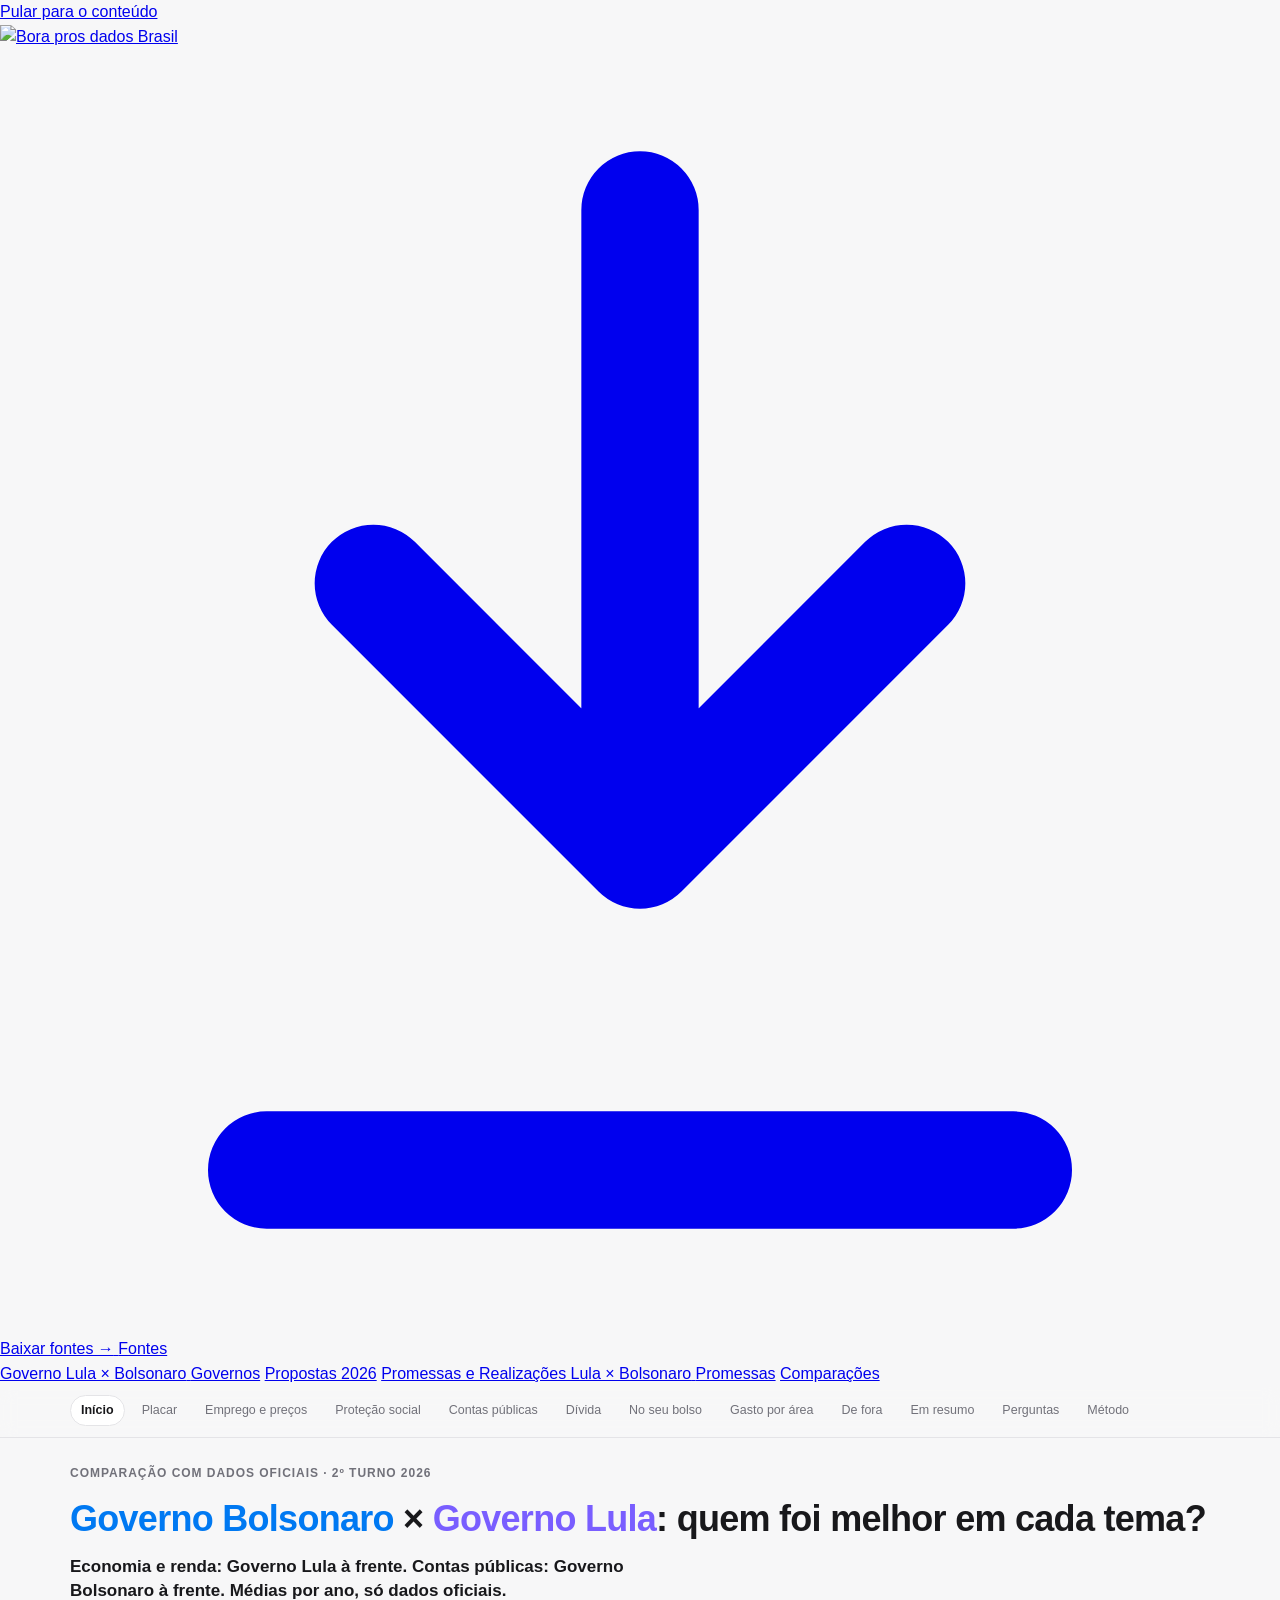
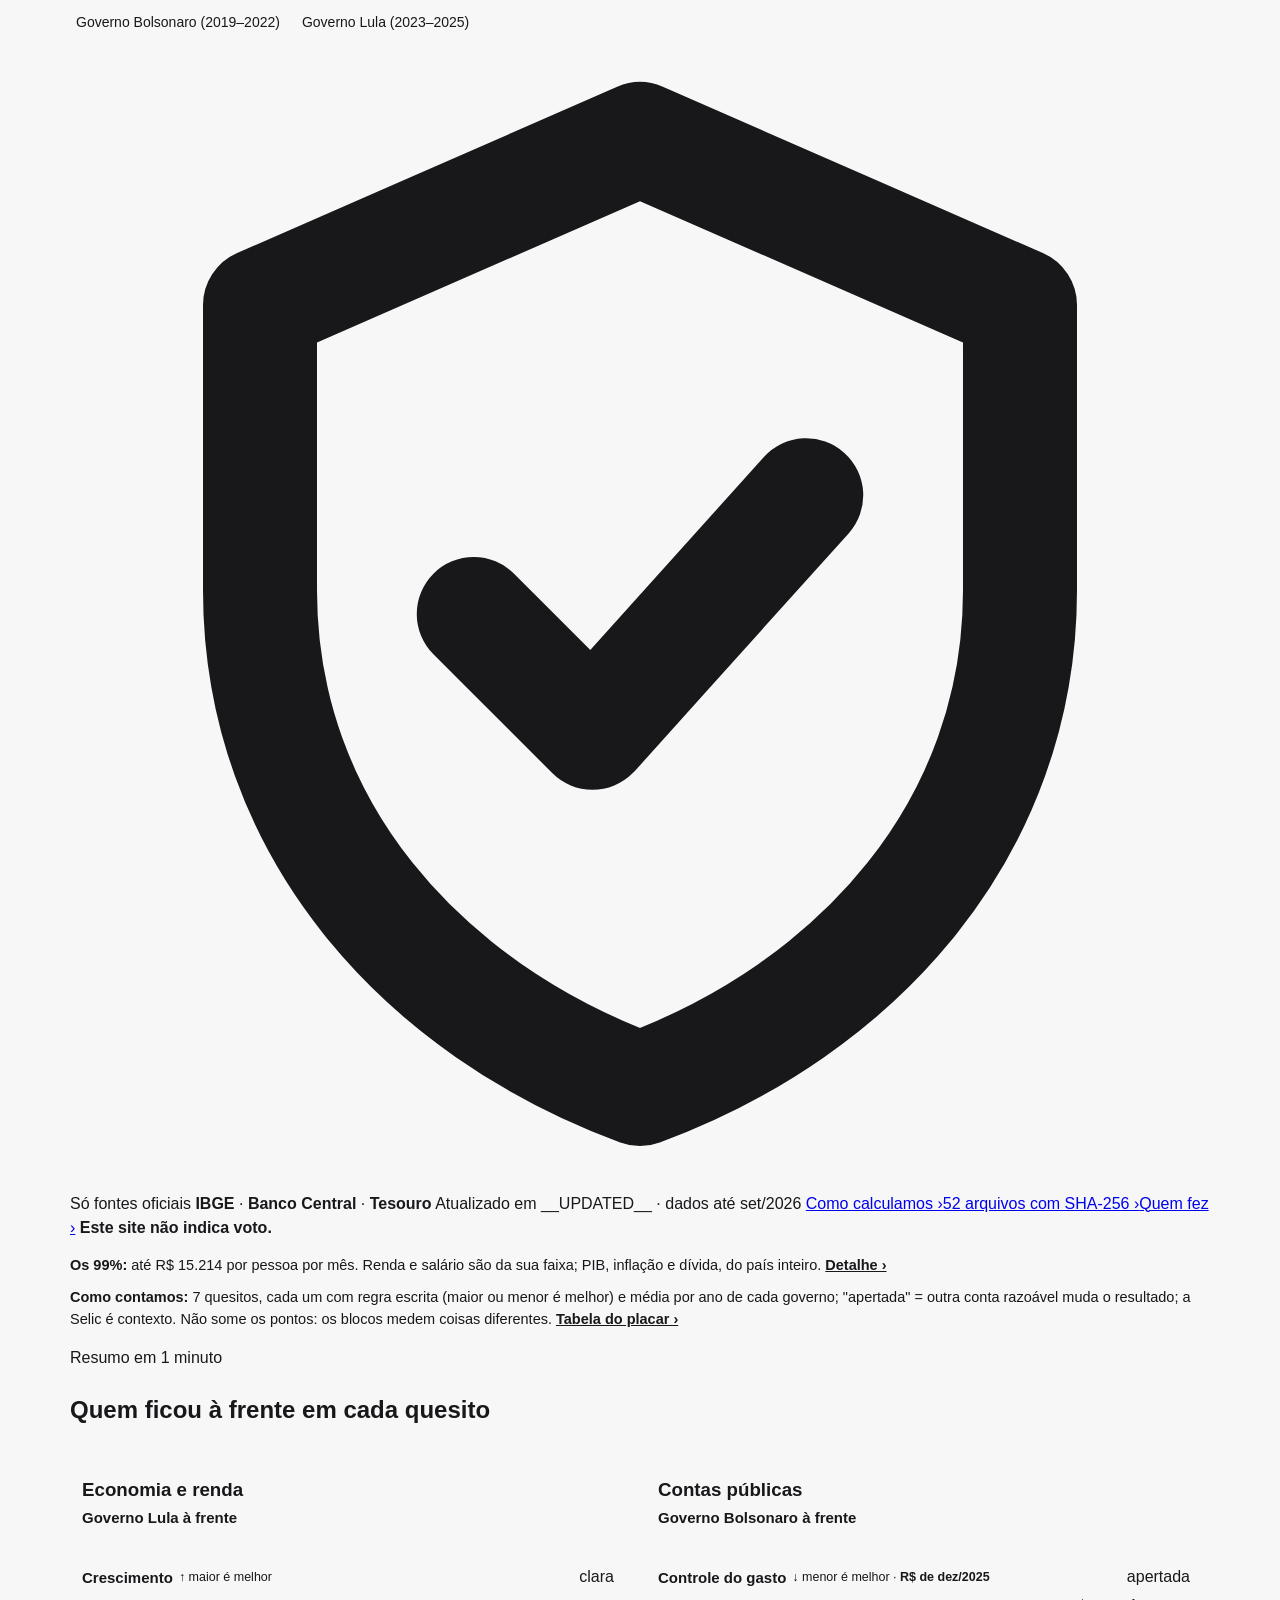
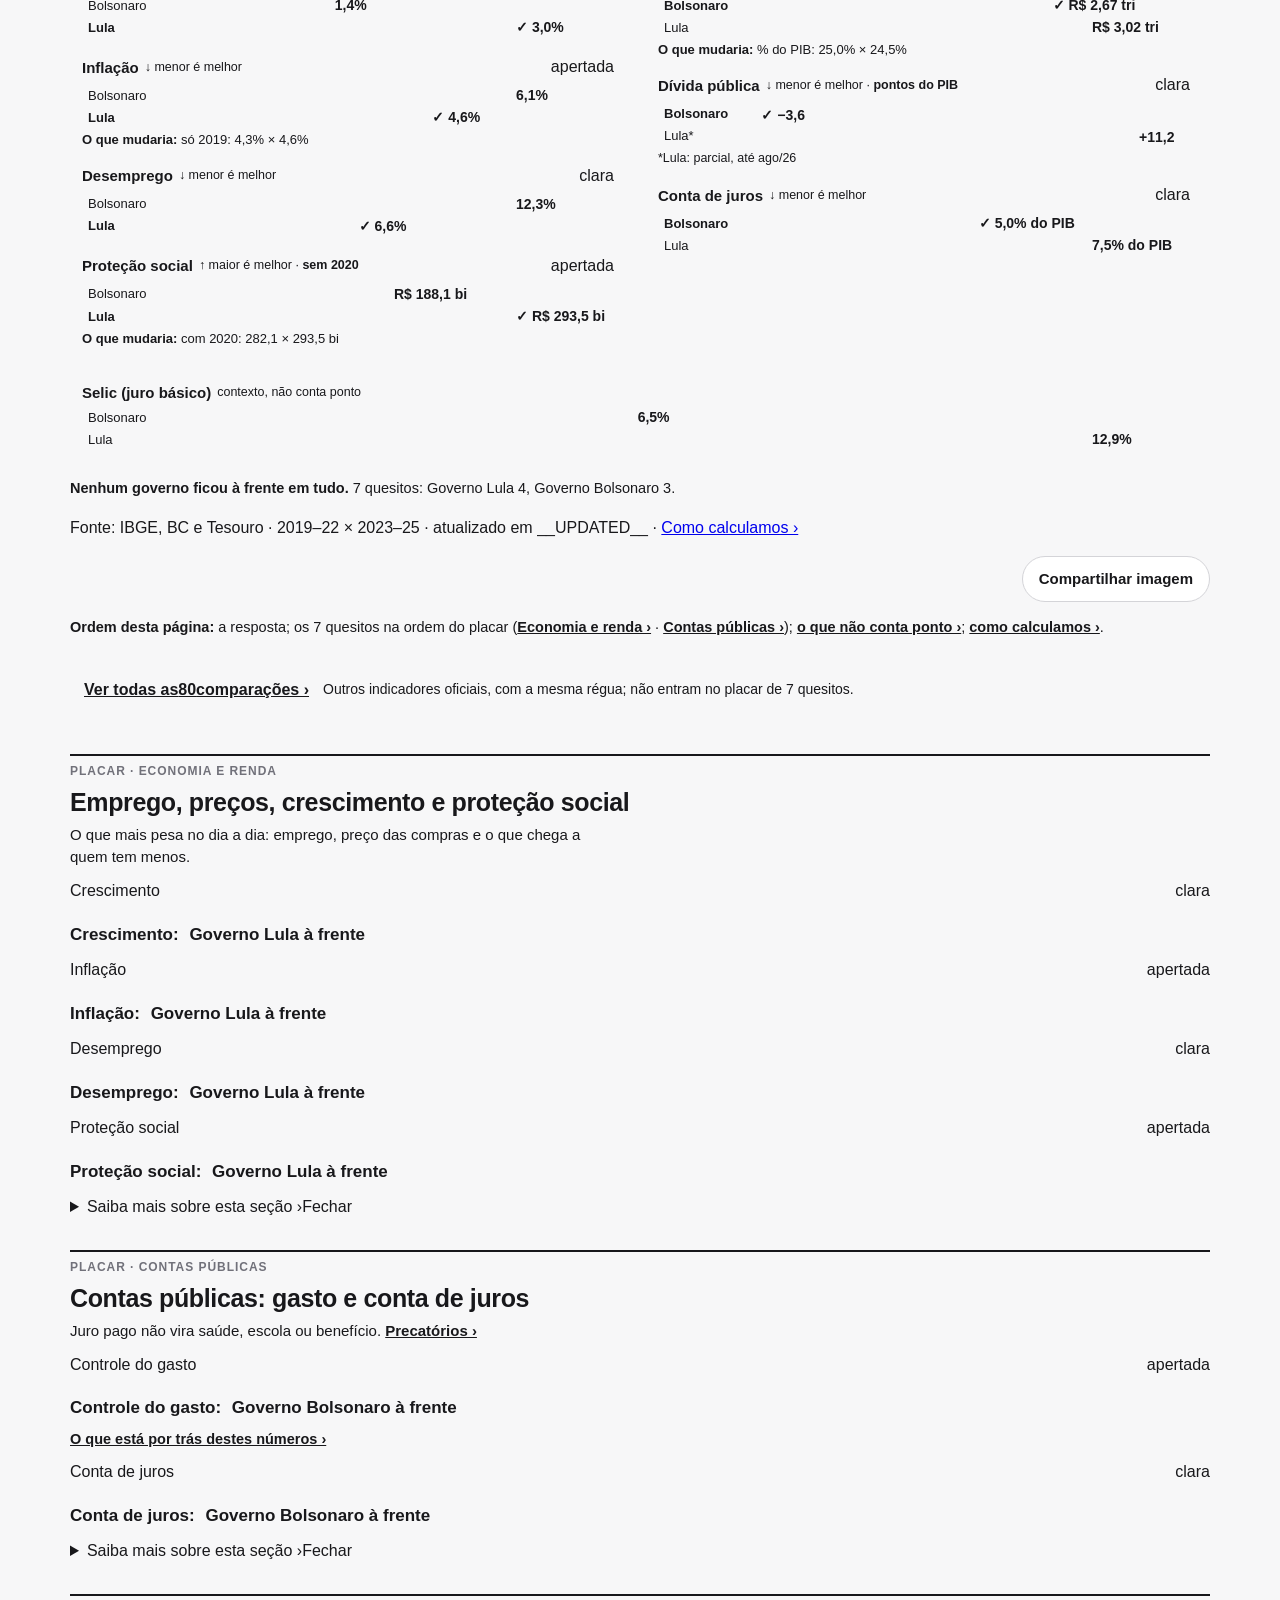
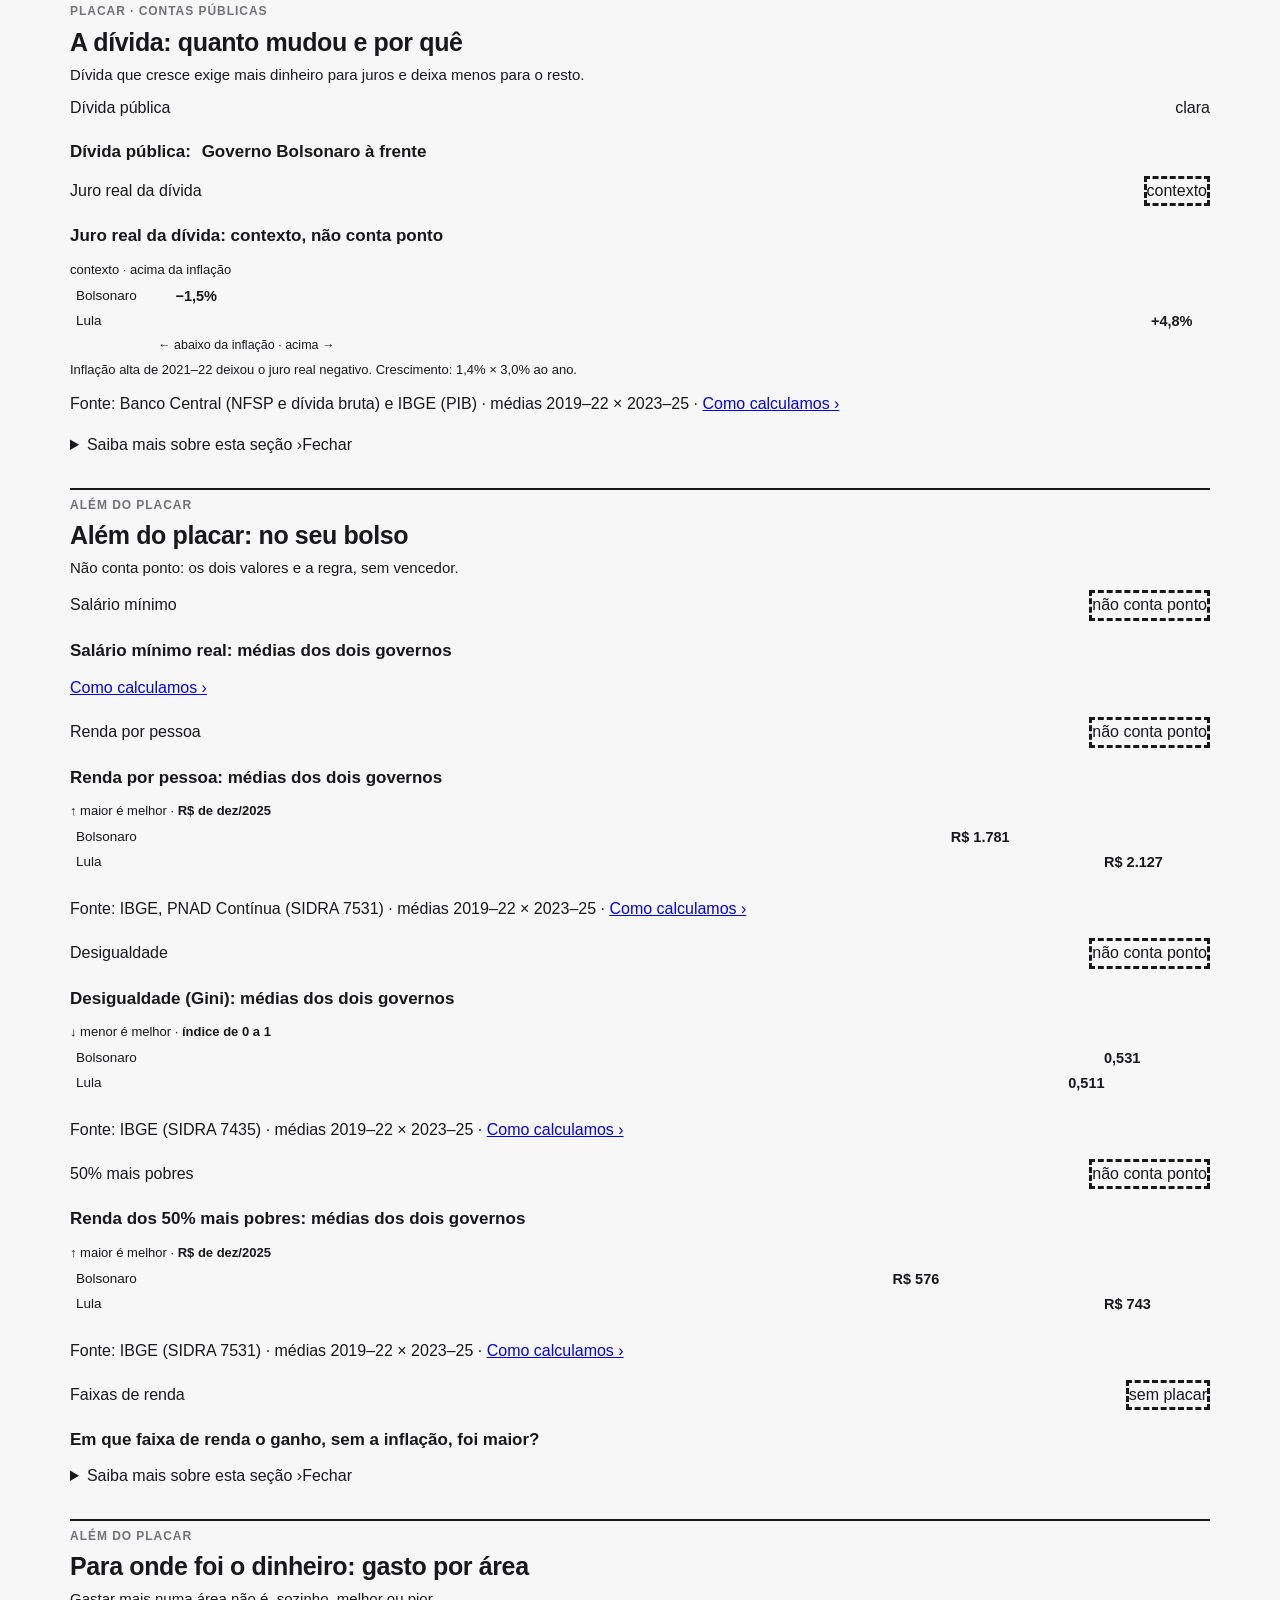
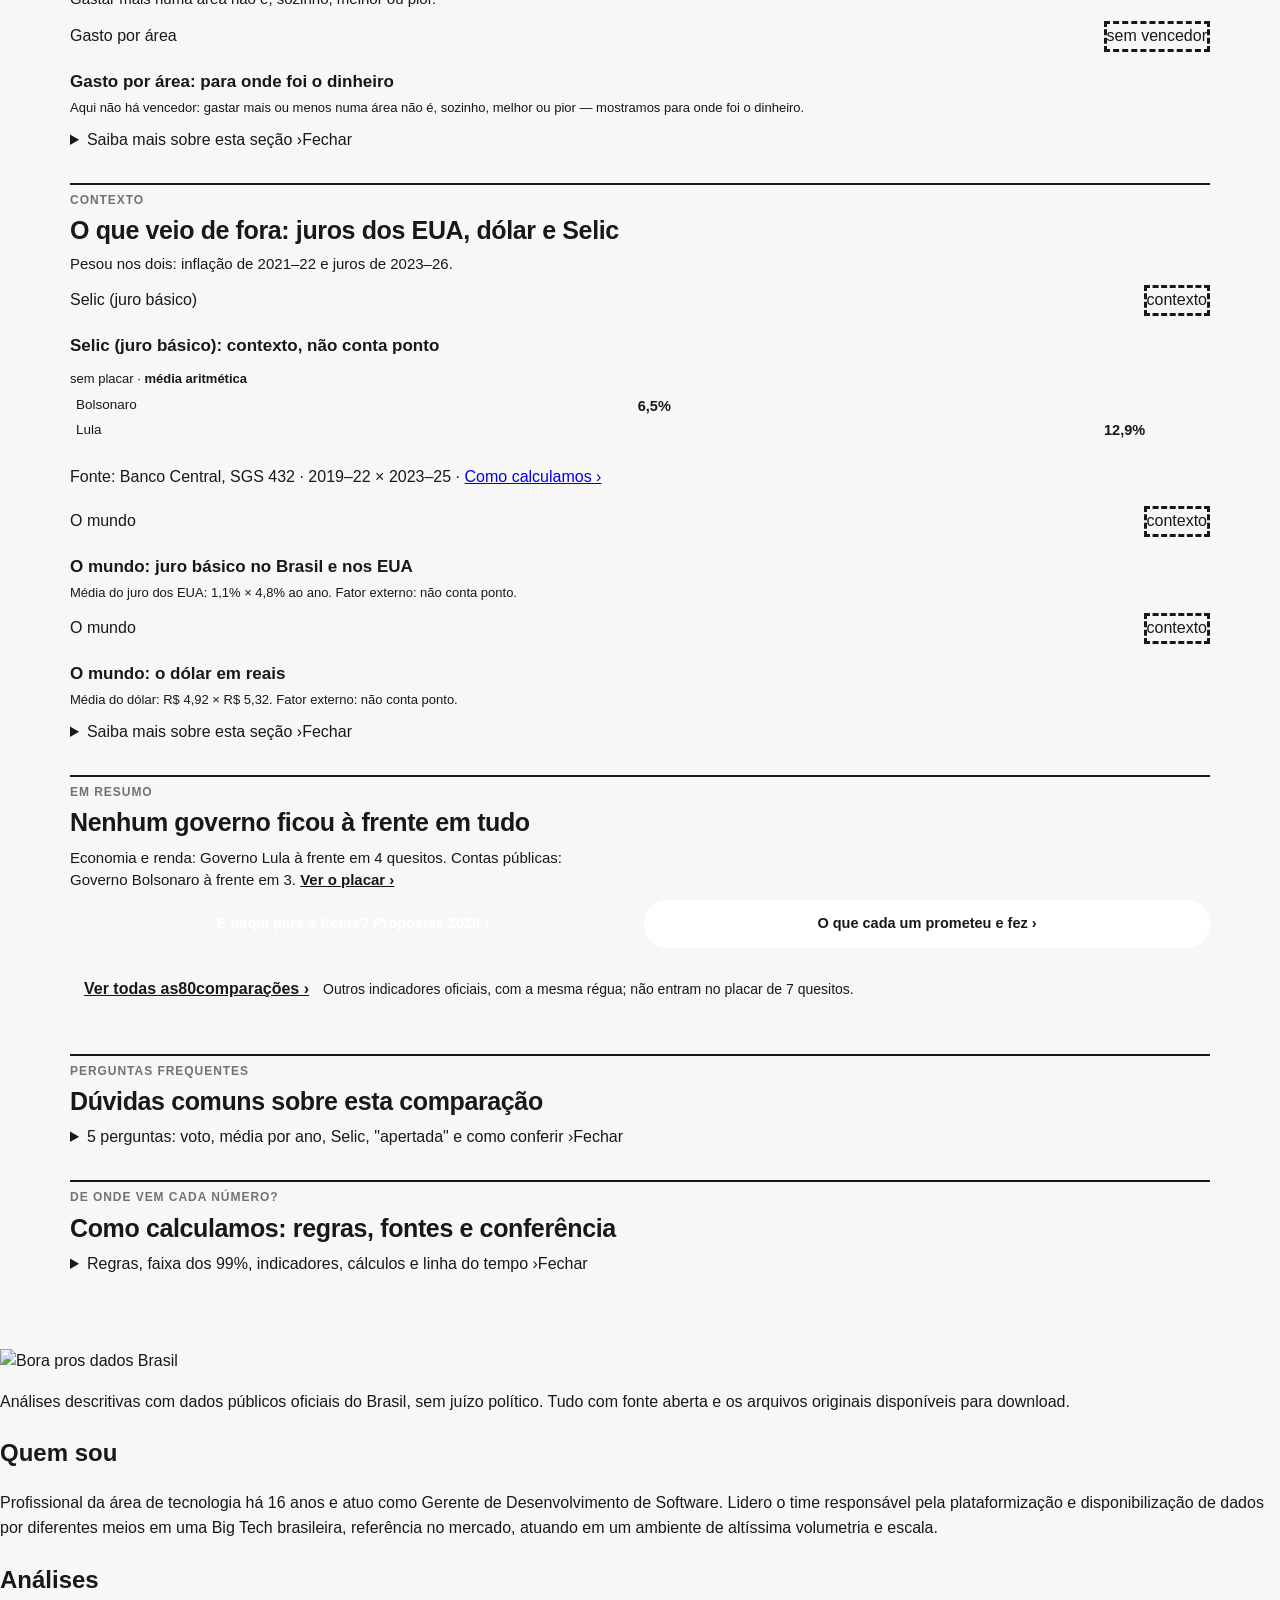
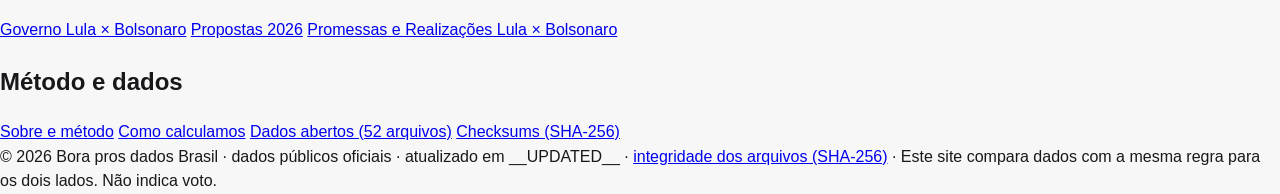
==== commit f7264437: "Merge time/integracao na home: charts.js v0.3.6 oficial (tipo serie), "Copiar imagem" em todos os 17" ====
--- a/public/index.html
+++ b/public/index.html
@@ -269,6 +269,7 @@
 .ver-todas span{font-size:14px;color:var(--ink2)}
 .ver-todas a span{font-size:inherit;color:inherit}
 .card-slot{margin:0 0 6px}
+@media(max-width:480px){.bpd-card-acoes{flex-wrap:nowrap;gap:6px}.bpd-card-acoes .bpd-btn{flex:1 1 auto;padding:0 10px;font-size:14px}}
 #resumo .md{padding:6px 0}
 @media(max-width:760px){
   #resumo .q-acoes{gap:8px}
@@ -841,6 +842,7 @@
       <p class="vrd-sub">Inflação alta de 2021–22 deixou o juro real negativo. Crescimento: 1,4% × 3,0% ao ano.</p>
       <p class="vrd-src">Fonte: Banco Central (NFSP e dívida bruta) e IBGE (PIB) · médias 2019–22 × 2023–25 · <a href="#m-calculos">Como calculamos ›</a></p>
       <div class="vrd-acoes">
+        <div class="share share--mini" data-share-variant="mini" data-share-section="juro-real" data-share-placement="card" data-share-anchor="q-juro-real" data-share-name="este card" data-share-text="📊 Juro real da dívida, média ao ano: −1,5% no Governo Bolsonaro (2019-22) × +4,8% no Governo Lula (2023-25). Contexto: explica o quesito Dívida. Fonte: Banco Central e IBGE."></div>
       </div>
     </article>
   </div>
@@ -965,6 +967,7 @@
         <div class="viz viz--card" id="chartA1"></div>
         <p class="vrd-src"><a href="#m-calculos">Como calculamos ›</a></p>
       <div class="vrd-acoes">
+        <div class="share share--mini" data-share-variant="mini" data-share-section="salario-minimo" data-share-placement="card" data-share-anchor="q-salario-minimo" data-share-name="este card" data-share-text="📊 Salário mínimo real, média de cada governo (R$ de dez/2025): R$ 1.374 no Governo Bolsonaro × R$ 1.478 no Governo Lula. Não conta ponto. Fonte: Banco Central (SGS 1619) + IPCA."></div>
       </div>
     </article>
 
@@ -979,6 +982,7 @@
 </div>
         <p class="vrd-src">Fonte: IBGE, PNAD Contínua (SIDRA 7531) · médias 2019–22 × 2023–25 · <a href="#m-calculos">Como calculamos ›</a></p>
       <div class="vrd-acoes">
+        <div class="share share--mini" data-share-variant="mini" data-share-section="renda" data-share-placement="card" data-share-anchor="q-renda" data-share-name="este card" data-share-text="📊 Renda por pessoa, média de cada governo (R$ de dez/2025): R$ 1.781 no Governo Bolsonaro × R$ 2.127 no Governo Lula. Não conta ponto. Fonte: IBGE, PNAD Contínua."></div>
       </div>
     </article>
 
@@ -993,6 +997,7 @@
 </div>
         <p class="vrd-src">Fonte: IBGE (SIDRA 7435) · médias 2019–22 × 2023–25 · <a href="#m-calculos">Como calculamos ›</a></p>
       <div class="vrd-acoes">
+        <div class="share share--mini" data-share-variant="mini" data-share-section="desigualdade" data-share-placement="card" data-share-anchor="q-desigualdade" data-share-name="este card" data-share-text="📊 Desigualdade (Gini), média de cada governo: 0,531 no Governo Bolsonaro × 0,511 no Governo Lula (menor = menos desigual). Não conta ponto. Fonte: IBGE."></div>
       </div>
     </article>
 
@@ -1006,6 +1011,7 @@
 </div>
       <p class="vrd-src">Fonte: IBGE (SIDRA 7531) · médias 2019–22 × 2023–25 · <a href="#m-calculos">Como calculamos ›</a></p>
       <div class="vrd-acoes">
+        <div class="share share--mini" data-share-variant="mini" data-share-section="renda-pobres" data-share-placement="card" data-share-anchor="q-renda-pobres" data-share-name="este card" data-share-text="📊 Renda dos 50% mais pobres, média por pessoa (R$ de dez/2025): R$ 576 no Governo Bolsonaro × R$ 743 no Governo Lula. Não conta ponto. Fonte: IBGE, PNAD Contínua."></div>
       </div>
     </article>
     <article class="vrd" id="q-renda-faixas" data-card="q-renda-faixas" data-win="ctx">
@@ -1013,6 +1019,7 @@
       <h3 class="vrd-q">Em que faixa de renda o ganho, sem a inflação, foi maior?</h3>
       <div class="viz viz--card" id="chartP"></div>
       <div class="vrd-acoes">
+        <div class="share share--mini" data-share-variant="mini" data-share-section="renda-faixas" data-share-placement="card" data-share-anchor="q-renda-faixas" data-share-name="este card" data-share-text="📊 Ganho de renda por faixa, sem a inflação (IBGE, SIDRA 7438): P10 +37,7%, P50 +26,8%, P99 +10,3%, do Governo Bolsonaro para o Governo Lula. Não conta ponto."></div>
       </div>
     </article>
 
@@ -1098,6 +1105,7 @@
       <p class="vrd-sub">Aqui não há vencedor: gastar mais ou menos numa área não é, sozinho, melhor ou pior — mostramos para onde foi o dinheiro.</p>
       <div class="viz viz--card" id="chartG1"></div>
       <div class="vrd-acoes">
+        <div class="share share--mini" data-share-variant="mini" data-share-section="areas" data-share-placement="card" data-share-anchor="q-areas" data-share-name="este card" data-share-text="📊 Gasto federal por área, média por ano (R$ de dez/2025), Governo Bolsonaro × Governo Lula: Previdência, Pessoal, Assistência, Saúde e Educação, Investimentos. Sem vencedor: mostra para onde foi o dinheiro. Fonte: Tesouro."></div>
       </div>
     </article>
   </div>
@@ -1143,7 +1151,6 @@
     <div class="kicker">Contexto</div>
     <h2>O que veio de fora: juros dos EUA, dólar e Selic</h2>
     <p class="sec-porque">Pesou nos dois: inflação de 2021–22 e juros de 2023–26.</p>
-    <p class="sec-selo sec-selo--ctx">Contexto · não conta ponto</p>
   </div>
   <div class="vrd-grid">
   <article class="vrd" id="q-selic" data-card="q-selic" data-win="ctx">
@@ -1156,6 +1163,7 @@
 </div>
       <p class="vrd-src">Fonte: Banco Central, SGS 432 · 2019–22 × 2023–25 · <a href="#m-calculos">Como calculamos ›</a></p>
       <div class="vrd-acoes">
+        <div class="share share--mini" data-share-variant="mini" data-share-section="selic" data-share-placement="card" data-share-anchor="q-selic" data-share-name="este card" data-share-text="📊 Selic (juro básico), média: 6,5% no Governo Bolsonaro × 12,9% no Governo Lula. Contexto: decidida pelo Banco Central, não conta ponto. Fonte: Banco Central."></div>
       </div>
     </article>
   <article class="vrd" id="q-mundo" data-card="q-mundo" data-win="ctx">
@@ -1164,6 +1172,7 @@
     <div class="viz viz--card" id="chartW1"></div>
         <p class="vrd-sub">Média do juro dos EUA: 1,1% × 4,8% ao ano. Fator externo: não conta ponto.</p>
     <div class="vrd-acoes">
+        <div class="share share--mini" data-share-variant="mini" data-share-section="mundo" data-share-placement="card" data-share-anchor="q-mundo" data-share-name="este card" data-share-text="📊 Juro básico, Brasil (Selic) × EUA (Fed), mês a mês. Juro médio dos EUA: 1,1% no Governo Bolsonaro × 4,8% no Governo Lula. Contexto externo, não conta ponto. Fonte: Banco Central e Federal Reserve."></div>
       </div>
   </article>
   <article class="vrd" id="q-dolar" data-card="q-dolar" data-win="ctx">
@@ -1171,7 +1180,10 @@
     <h3 class="vrd-q">O mundo: o dólar em reais</h3>
     <div class="viz viz--card" id="chartW2"></div>
     <p class="vrd-sub">Média do dólar: R$ 4,92 × R$ 5,32. Fator externo: não conta ponto.</p>
-  </article>
+      <div class="vrd-acoes">
+        <div class="share share--mini" data-share-variant="mini" data-share-section="dolar" data-share-placement="card" data-share-anchor="q-dolar" data-share-name="este card" data-share-text="📊 Dólar em reais, mês a mês. Média: R$ 4,92 no Governo Bolsonaro × R$ 5,32 no Governo Lula. Contexto externo, não conta ponto. Fonte: Banco Central."></div>
+      </div>
+    </article>
   </div>
   <details class="q-mais saiba-mais">
     <summary data-track="detalhes_abertos" data-track-label="cap-mundo-saiba-mais"><span class="ao-abrir">Saiba mais sobre esta seção ›</span><span class="ao-fechar">Fechar</span></summary>
@@ -1610,6 +1622,16 @@
       share:{texto:'📊 Gasto federal por área, média por ano (R$ de dez/2025), Governo Bolsonaro × Governo Lula: Previdência, Pessoal, Assistência, Saúde e Educação, Investimentos. Sem vencedor: mostra para onde foi o dinheiro. Fonte: Tesouro.'}};
   }
 
+
+  function acoesCurtas(){
+    if (!window.matchMedia || !window.matchMedia('(max-width: 480px)').matches) return;
+    Array.prototype.forEach.call(document.querySelectorAll('.bpd-card-acoes .bpd-btn--img, .bpd-card-acoes .bpd-btn--copiar'), function(b){
+      if (b.__curto) return; b.__curto = 1;
+      var cheio = b.textContent;
+      if (!b.getAttribute('aria-label')) b.setAttribute('aria-label', cheio + ' deste card');
+      b.textContent = /^Compartilhar/.test(cheio) ? 'Compartilhar' : (/^Copiar/.test(cheio) ? 'Copiar' : cheio);
+    });
+  }
   function carrosseis(){
     if (!window.BPD || !BPD.carrossel) return;
     Array.prototype.forEach.call(document.querySelectorAll('section.chap .vrd-grid'), function(g){
@@ -1619,7 +1641,6 @@
     });
   }
 
-  /* cards feitos com os gráficos da página, na MESMA moldura e com as MESMAS ações dos cards do sistema */
   /* "Copiar imagem" (share.js) ao lado de [Compartilhar imagem] [WhatsApp] de cada card: usa o .share (escondido) da seção */
   function botaoCopiar(box, el){
     var sh = (el.closest('article') || el).querySelector('.share[data-share-text]');
@@ -1628,63 +1649,39 @@
     b.textContent = window.__share.copiaImagem ? 'Copiar imagem' : 'Copiar';
     b.setAttribute('aria-label', window.__share.copiaImagem ? 'Copiar imagem, com a fonte e o link do site' : 'Copiar o texto com o link e baixar a imagem');
     b.addEventListener('click', function(){ window.__share.copiar(sh); });
-    box.insertBefore(b, box.querySelector('.bpd-card-status'));
+    box.insertBefore(b, box.querySelector('.bpd-btn--wa') || box.querySelector('.bpd-card-status'));
   }
-  function cardPagina(slot, def){
-    slot.classList.add('bpd-card'); slot.classList.add('bpd-card--pagina');
-    var area = document.createElement('div'); area.className = 'bpd-card-img'; slot.appendChild(area);
-    var alvo = document.createElement('div'); area.appendChild(alvo);
-    def.desenhar(alvo);
-    /* a camada de toque das trajetórias (charts.js) é aria-hidden: não pode receber foco */
-    var semFoco = function(){ Array.prototype.forEach.call(alvo.querySelectorAll('[aria-hidden="true"][tabindex]'), function(r){ r.removeAttribute('tabindex'); }); };
-    semFoco(); if (window.MutationObserver) new MutationObserver(semFoco).observe(alvo, {childList:true, subtree:true});
-    var acoes = document.createElement('div'); acoes.className = 'bpd-card-acoes'; slot.appendChild(acoes);
-    var st = document.createElement('span'); st.className = 'bpd-card-status'; st.setAttribute('role', 'status');
-    var url = location.origin + location.pathname + '#' + def.id;
-    var bImg = document.createElement('button'); bImg.type = 'button'; bImg.className = 'bpd-btn bpd-btn--img'; bImg.textContent = 'Compartilhar imagem';
-    bImg.addEventListener('click', function(){
-      var svg = alvo.querySelector('svg'); if (!svg) return;
-      st.textContent = 'Gerando a imagem…';
-      try { if (window.__track) window.__track('share_click', {section:def.id, method:'image', placement:'card'}); } catch (e) {}
-      BPD.paraPNG(svg, 3, BPD.urlFonte).then(function(blob){
-        var nome = 'bora-pros-dados-' + def.id + '.png', f = null;
-        try { f = new File([blob], nome, {type:'image/png'}); } catch (e) {}
-        if (f && navigator.canShare && navigator.canShare({files:[f]})) { st.textContent = ''; return navigator.share({files:[f], text:def.texto + ' ' + url + '?o=img'}).catch(function(){}); }
-        var a = document.createElement('a'); a.href = URL.createObjectURL(blob); a.download = nome; document.body.appendChild(a); a.click();
-        setTimeout(function(){ URL.revokeObjectURL(a.href); a.remove(); }, 2000);
-        st.textContent = 'Imagem baixada. Agora é só anexar na conversa.';
-      }).catch(function(){ st.textContent = 'Não deu para gerar a imagem agora.'; });
-    });
-    var bWa = document.createElement('a'); bWa.className = 'bpd-btn bpd-btn--wa'; bWa.textContent = 'WhatsApp'; bWa.target = '_blank'; bWa.rel = 'noopener';
-    bWa.href = 'https://wa.me/?text=' + encodeURIComponent(def.texto + ' ' + url + '?o=wa');
-    acoes.appendChild(bImg); acoes.appendChild(bWa); acoes.appendChild(st);
-  }
-  function defsPagina(){
-    var MU = json('mundo-data'), anoX = function(s){ var a = s.slice(0, 4); return s.slice(5) === '01' && (a === '2019' || a === '2021' || a === '2023' || a === '2025') ? a : ''; };
-    var nB = MU.months.indexOf('2022-12'), nL = MU.months.length - 1, faixas = [{lado:'b', de:0, ate:nB}, {lado:'l', de:nB + 1, ate:nL}];
+  /* cards de contexto e de faixas de renda, no mesmo sistema dos outros (definições da página) */
+  function defsContexto(){
+    var MU = json('mundo-data'), nB = MU.months.indexOf('2022-12'), nL = MU.months.length - 1;
+    var faixas = [{lado:'b', de:0, ate:nB}, {lado:'l', de:nB + 1, ate:nL}];
+    var vals = [37.7, 26.8, 20.6, 17.3, 10.3], rA = [304, 1094, 3553, 5501, 13017], rB = [418, 1387, 4284, 6455, 14361], rot = ['P10 (base)', 'P50 (meio)', 'P90', 'P95', 'P99 (topo)'];
+    var pct = function(v){ return '+' + v.toLocaleString('pt-BR', {minimumFractionDigits:1}) + '%'; };
     return {
-      'q-mundo': {id:'q-mundo', texto:'📊 Juro básico, Brasil (Selic) × EUA (Fed), mês a mês, 2019–2026. Juro dos EUA na média: 1,1% no Governo Bolsonaro × 4,8% no Governo Lula. Contexto externo, não conta ponto. Fonte: Banco Central e Federal Reserve.',
-        desenhar:function(el){ BPD.trajetoria(el, {tamTitulo:19, titulo:'Juro básico: Brasil (Selic) e EUA (Fed), mês a mês', x:MU.months, rotuloX:anoX, altura:170,
-          series:[{lado:'ink', nome:'Selic (Brasil)', valores:MU.selic, marcadores:false}, {lado:'ctx', nome:'Fed (EUA)', valores:MU.fed, tracejado:true, marcadores:false}],
-          faixas:faixas, rotular:[{s:0, i:nL}, {s:1, i:nL, abaixo:true}], y:{min:0, max:16, passo:4, formato:{casas:0, sufixo:'%'}}, formato:{casas:1, sufixo:'%'},
-          nota:'Contexto externo, não conta ponto. Média do juro dos EUA: 1,1% × 4,8% ao ano.', fonte:'Banco Central (Selic, SGS 432) e Federal Reserve (taxa efetiva, NY Fed) · média mensal, jan/2019 a set/2026', atualizado:ATU, tabela:false}); }},
-      'q-dolar': {id:'q-dolar', texto:'📊 Dólar em reais, mês a mês, 2019–2026. Média: R$ 4,92 no Governo Bolsonaro × R$ 5,32 no Governo Lula. Contexto externo, não conta ponto. Fonte: Banco Central.',
-        desenhar:function(el){ BPD.trajetoria(el, {tamTitulo:19, titulo:'Dólar em reais, mês a mês', x:MU.months, rotuloX:anoX, altura:150, legenda:false,
-          series:[{lado:'ink', nome:'Dólar (R$/US$)', valores:MU.dolar, marcadores:false}], faixas:faixas,
-          anotacoes:[{i:MU.months.indexOf('2020-05'), texto:'pandemia (2020)', y:6.3}, {i:MU.months.indexOf('2024-12'), texto:'R$ 6,10 (fim de 2024)', y:3.9}],
-          y:{min:3.5, max:6.5, passo:1, formato:{prefixo:'R$ ', casas:2}}, formato:{prefixo:'R$ ', casas:2},
-          nota:'Contexto externo, não conta ponto. Média do dólar: R$ 4,92 × R$ 5,32.', fonte:'Banco Central (SGS 1, dólar comercial, venda) · média mensal, jan/2019 a set/2026', atualizado:ATU, tabela:false}); }},
-      'q-juro-real': {id:'q-juro-real', texto:'📊 Juro real da dívida, média ao ano: −1,5% no Governo Bolsonaro (2019-22) × +4,8% no Governo Lula (2023-25). Contexto: explica o quesito Dívida. Fonte: Banco Central e IBGE.',
-        desenhar:function(el){ BPD.duelo(el, {tamTitulo:19, titulo:'Juro real da dívida: quanto a dívida custou acima da inflação', criterio:null, criterioTexto:'contexto · explica o quesito Dívida', valores:{b:-1.5, l:4.8},
-          formato:{casas:1, sinal:true, sufixo:'%'}, legendaZero:'← abaixo da inflação · acima →', nota:'Inflação alta de 2021–22 deixou o juro real negativo. Crescimento: 1,4% × 3,0% ao ano.',
-          fonte:'Banco Central (NFSP e dívida bruta) e IBGE (PIB) · médias 2019–22 × 2023–25', atualizado:ATU, tabela:false}); }},
-      'q-renda-faixas': {id:'q-renda-faixas', texto:'📊 Ganho de renda por faixa, sem a inflação (limites das classes de percentil, IBGE/PNAD, SIDRA 7438): P10 +37,7%, P50 +26,8%, P99 +10,3%, do Governo Bolsonaro para o Governo Lula. Não conta ponto.',
-        desenhar:function(el){
-          var vals = [37.7, 31.7, 25.2, 23.8, 26.8, 17.9, 21.6, 21.9, 20.6, 17.3, 10.3], rA = [304, 491, 674, 870, 1094, 1356, 1676, 2254, 3553, 5501, 13017], rB = [418, 647, 843, 1076, 1387, 1598, 2038, 2748, 4284, 6455, 14361];
-          var rot = ['P10', 'P20', 'P30', 'P40', 'P50', 'P60', 'P70', 'P80', 'P90', 'P95', 'P99'], desc = {0:'base', 4:'meio', 10:'topo'};
-          BPD.distribuicao(el, {tamTitulo:19, titulo:'Em que faixa de renda o ganho, sem a inflação, foi maior?', chave:'P10 = limite de renda de quem está na posição dos 10% mais pobres.',
-            faixas:rot.map(function(r, i){ return {rotulo:r, desc:desc[i], a:rA[i], b:rB[i], 'var':vals[i]}; }).filter(function(f, i){ return [0, 2, 4, 6, 8, 9, 10].indexOf(i) >= 0; }),
-            nota:'Não conta ponto: mostra a distribuição. Limite de renda de cada faixa; R$ de dez/2025 (IPCA de dezembro).', fonte:'IBGE, PNAD Contínua (SIDRA 7438, limites das classes de percentil) · médias 2019–22 × 2023–25', atualizado:ATU, tabela:false}); }}
+      'q-mundo': {id:'q-mundo', titulo:'Juro básico: Brasil × EUA (contexto)', criterio:null, criterioTexto:'contexto externo · não conta ponto',
+        manchete:{valor:'1,1% × 4,8%', texto:'juro médio dos EUA (Fed) ao ano: Governo Bolsonaro × Governo Lula'},
+        grafico:{tipo:'serie', titulo:'Selic e Fed, mês a mês', sub:'% ao ano · faixas = período de cada governo', x:MU.months,
+          series:[{nome:'Selic (Brasil)', v:MU.selic, estilo:'ink'}, {nome:'Fed (EUA)', v:MU.fed, estilo:'ctx'}], faixas:faixas, yMin:0, formato:{casas:1, sufixo:'%'}, formatoEixo:{casas:0, sufixo:'%'}},
+        fonte:'Banco Central (Selic, SGS 432) e Federal Reserve (taxa efetiva, NY Fed)', periodo:'jan/2019 a set/2026, média mensal', dados:'set/2026', atualizado:ATU,
+        share:{texto:'📊 Juro básico, Brasil (Selic) × EUA (Fed), mês a mês. Juro médio dos EUA: 1,1% no Governo Bolsonaro × 4,8% no Governo Lula. Contexto externo, não conta ponto. Fonte: Banco Central e Federal Reserve.'}},
+      'q-dolar': {id:'q-dolar', titulo:'Dólar em reais (contexto)', criterio:null, criterioTexto:'contexto externo · não conta ponto',
+        manchete:{valor:'R$ 4,92 × R$ 5,32', texto:'dólar médio: Governo Bolsonaro × Governo Lula'},
+        grafico:{tipo:'serie', titulo:'Dólar, mês a mês', sub:'R$ por US$ · faixas = período de cada governo', x:MU.months,
+          series:[{nome:'Dólar (R$/US$)', v:MU.dolar, estilo:'ink'}], faixas:faixas, yMin:3.5, yMax:6.5, formato:{prefixo:'R$ ', casas:2}, formatoEixo:{prefixo:'R$ ', casas:1},
+          anotacoes:[{i:MU.months.indexOf('2020-05'), texto:'pandemia'}, {i:MU.months.indexOf('2024-12'), texto:'R$ 6,10 (fim de 2024)'}]},
+        fonte:'Banco Central (SGS 1, dólar comercial, venda)', periodo:'jan/2019 a set/2026, média mensal', dados:'set/2026', atualizado:ATU,
+        share:{texto:'📊 Dólar em reais, mês a mês. Média: R$ 4,92 no Governo Bolsonaro × R$ 5,32 no Governo Lula. Contexto externo, não conta ponto. Fonte: Banco Central.'}},
+      'q-juro-real': {id:'q-juro-real', titulo:'Juro real da dívida (contexto)', criterio:null, criterioTexto:'contexto · explica o quesito Dívida',
+        grafico:{tipo:'duelo', titulo:'Quanto a dívida custou acima da inflação, média ao ano', valores:{b:-1.5, l:4.8}, formato:{casas:1, sinal:true, sufixo:'%'}, periodos:{b:'2019–22', l:'2023–25'}},
+        nota:'Inflação alta de 2021–22 deixou o juro real negativo. Crescimento: 1,4% × 3,0% ao ano.',
+        fonte:'Banco Central (NFSP e dívida bruta) e IBGE (PIB)', periodo:'médias 2019–2022 × 2023–2025', dados:'2025', atualizado:ATU,
+        share:{texto:'📊 Juro real da dívida, média ao ano: −1,5% no Governo Bolsonaro (2019-22) × +4,8% no Governo Lula (2023-25). Contexto: explica o quesito Dívida. Fonte: Banco Central e IBGE.'}},
+      'q-renda-faixas': {id:'q-renda-faixas', titulo:'Ganho de renda por faixa, sem a inflação', criterio:null, criterioTexto:'não conta ponto · limite de renda de cada faixa',
+        grafico:{tipo:'pares', titulo:'Limite de renda de cada faixa, por pessoa e por mês', sub:'R$ de dez/2025 · escala própria em cada faixa · ganho real ao lado', escalaPropria:true, formato:{prefixo:'R$ ', casas:0},
+          grupos:rot.map(function(r, i){ return {rotulo:r, sub:pct(vals[i]), b:rA[i], l:rB[i]}; })},
+        nota:'P10 = limite de renda de quem está na posição dos 10% mais pobres.',
+        fonte:'IBGE, PNAD Contínua (SIDRA 7438, limites das classes de percentil), corrigido pelo IPCA de dezembro', periodo:'médias 2019–2022 × 2023–2025', dados:'2025', atualizado:ATU,
+        share:{texto:'📊 Ganho de renda por faixa, sem a inflação (IBGE, SIDRA 7438): P10 +37,7%, P50 +26,8%, P99 +10,3%, do Governo Bolsonaro para o Governo Lula. Não conta ponto.'}}
     };
   }
   var NEUTROS = {'q-salario':'Salário mínimo real: média de cada governo', 'q-renda':'Renda por pessoa: média de cada governo', 'q-gini':'Desigualdade (Gini): média de cada governo', 'q-renda-pobres':'Renda dos 50% mais pobres e dos 10% mais ricos'};
@@ -1692,9 +1689,8 @@
     var L = window.CARDS_HOME;
     if (!L || !window.BPD || !BPD.montarCard) return;
     var D = {}; (L.length ? L : []).forEach(function(d){ D[d.id] = d; }); D['q-areas'] = defAreas();
+    var DC = defsContexto(), kc; for (kc in DC) D[kc] = DC[kc];
     Array.prototype.forEach.call(document.querySelectorAll('[data-card]'), function(el){
-      var PG = montaCardsHome.pg || (montaCardsHome.pg = defsPagina()), pg = PG[el.getAttribute('data-card')];
-      if (pg) { var sl = document.createElement('div'); sl.className = 'card-slot'; sl.id = 'card-' + pg.id; el.insertBefore(sl, el.firstElementChild); cardPagina(sl, pg); botaoCopiar(sl.querySelector('.bpd-card-acoes'), el); el.classList.add('tem-card'); return; }
       var def = D[el.getAttribute('data-card')]; if (!def) return;
       var slot = document.createElement('div'); slot.className = 'card-slot'; slot.id = 'card-' + def.id;
       el.insertBefore(slot, el.firstElementChild);
@@ -1742,6 +1738,7 @@
 
 
     botoesImagem();
+    acoesCurtas();
     carrosseis();
     document.body.setAttribute('data-pronto', '1');
   }
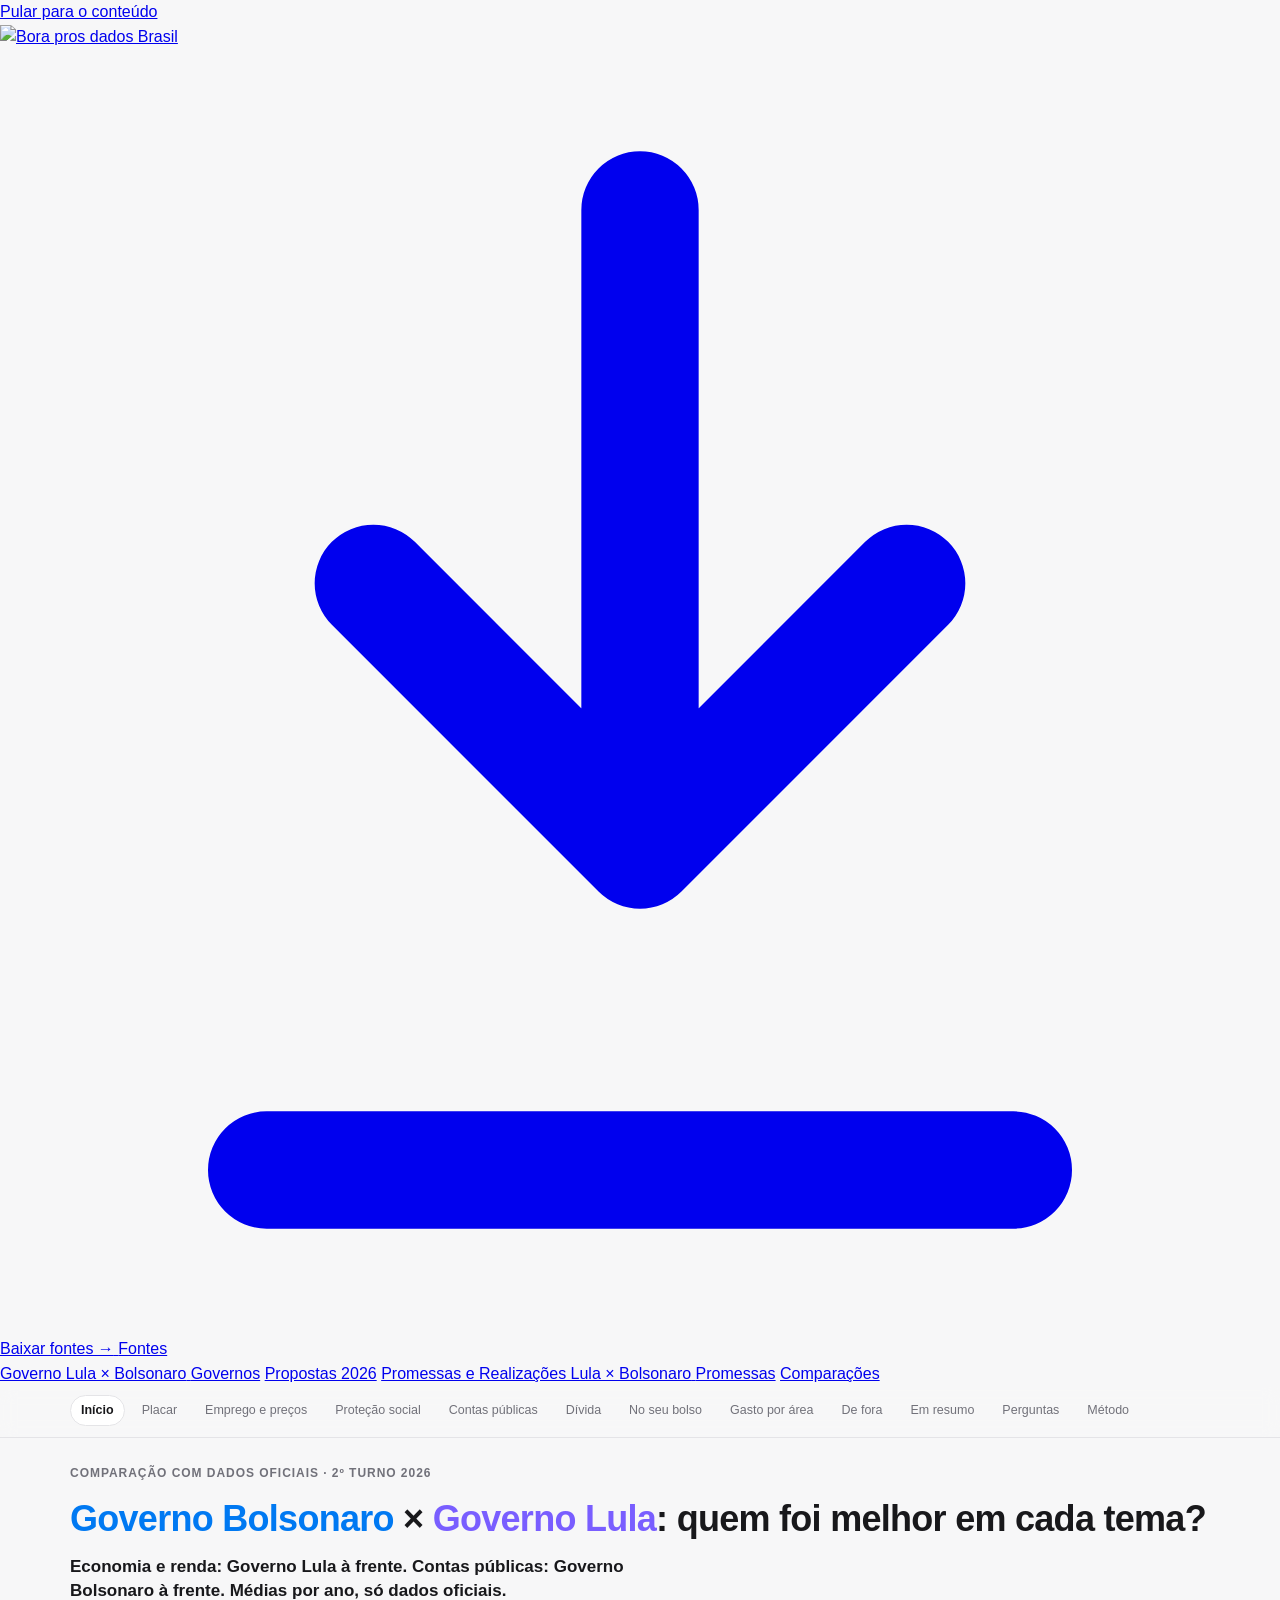
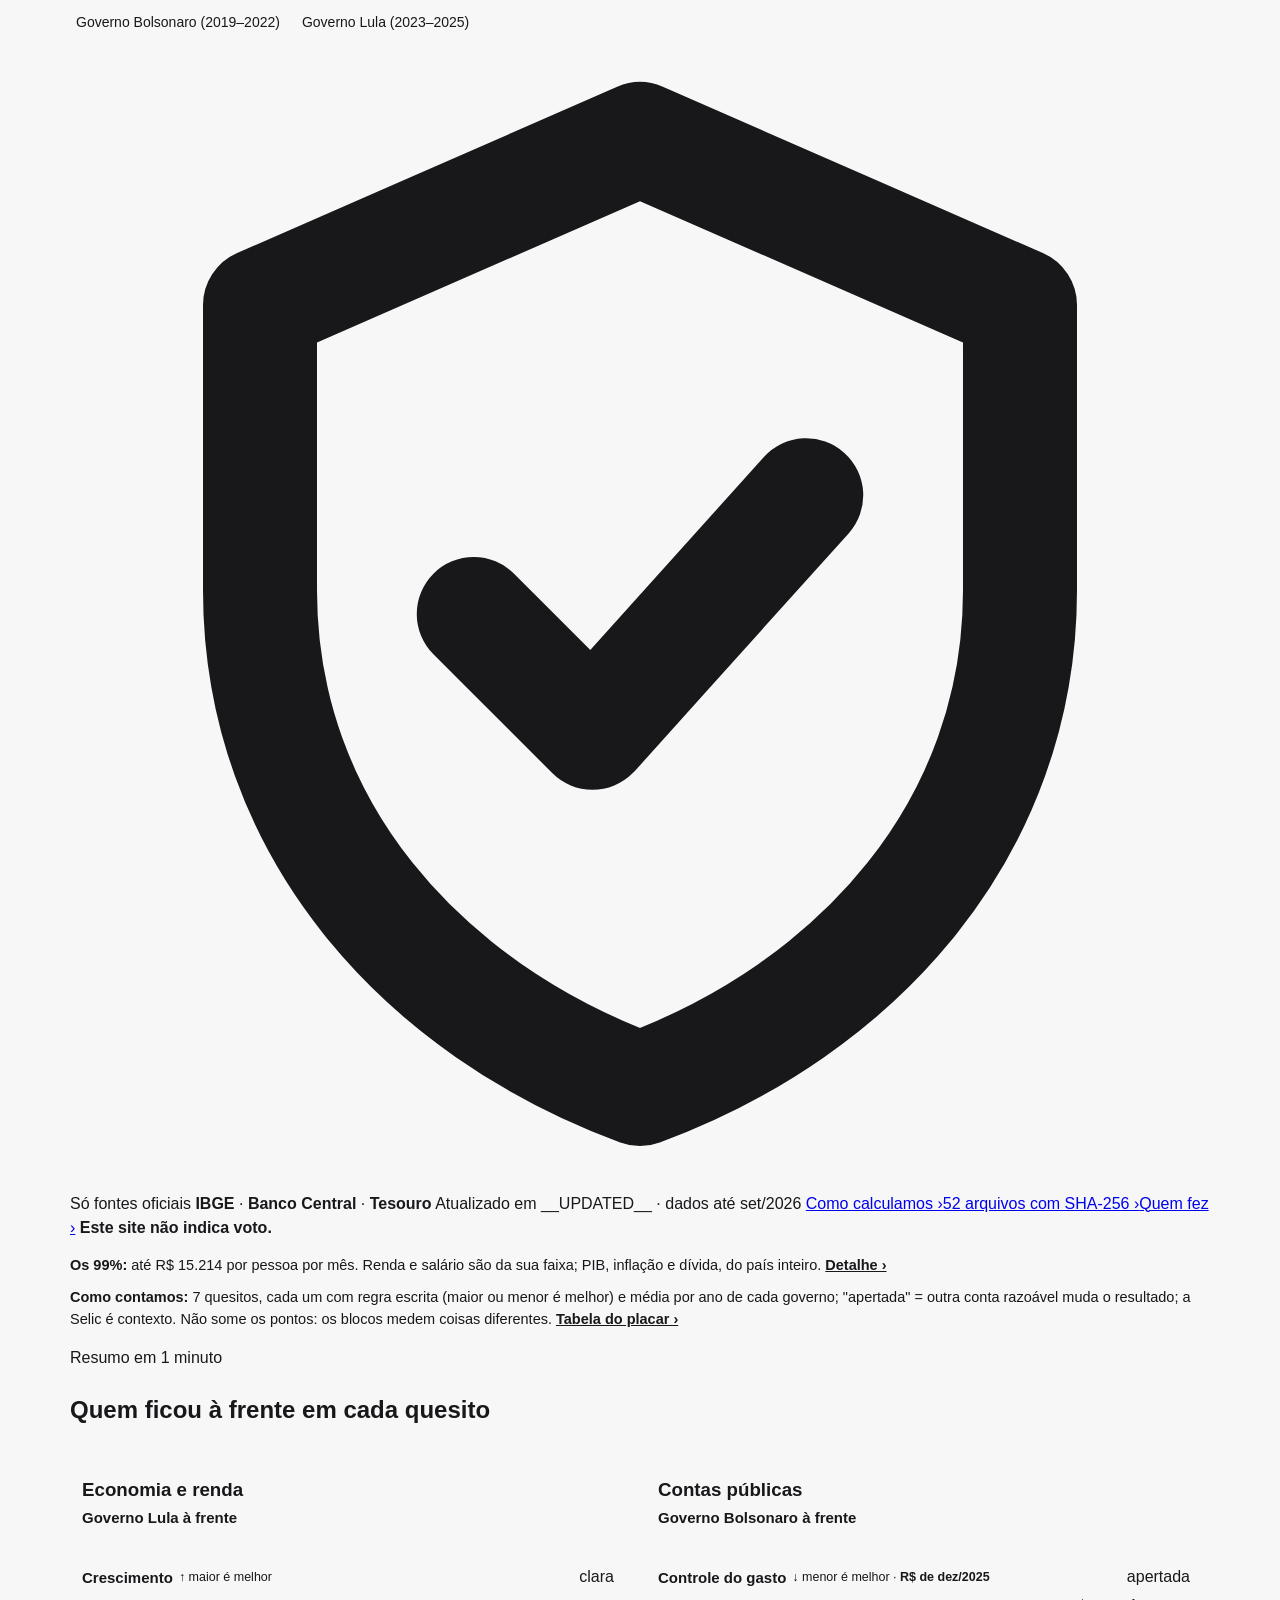
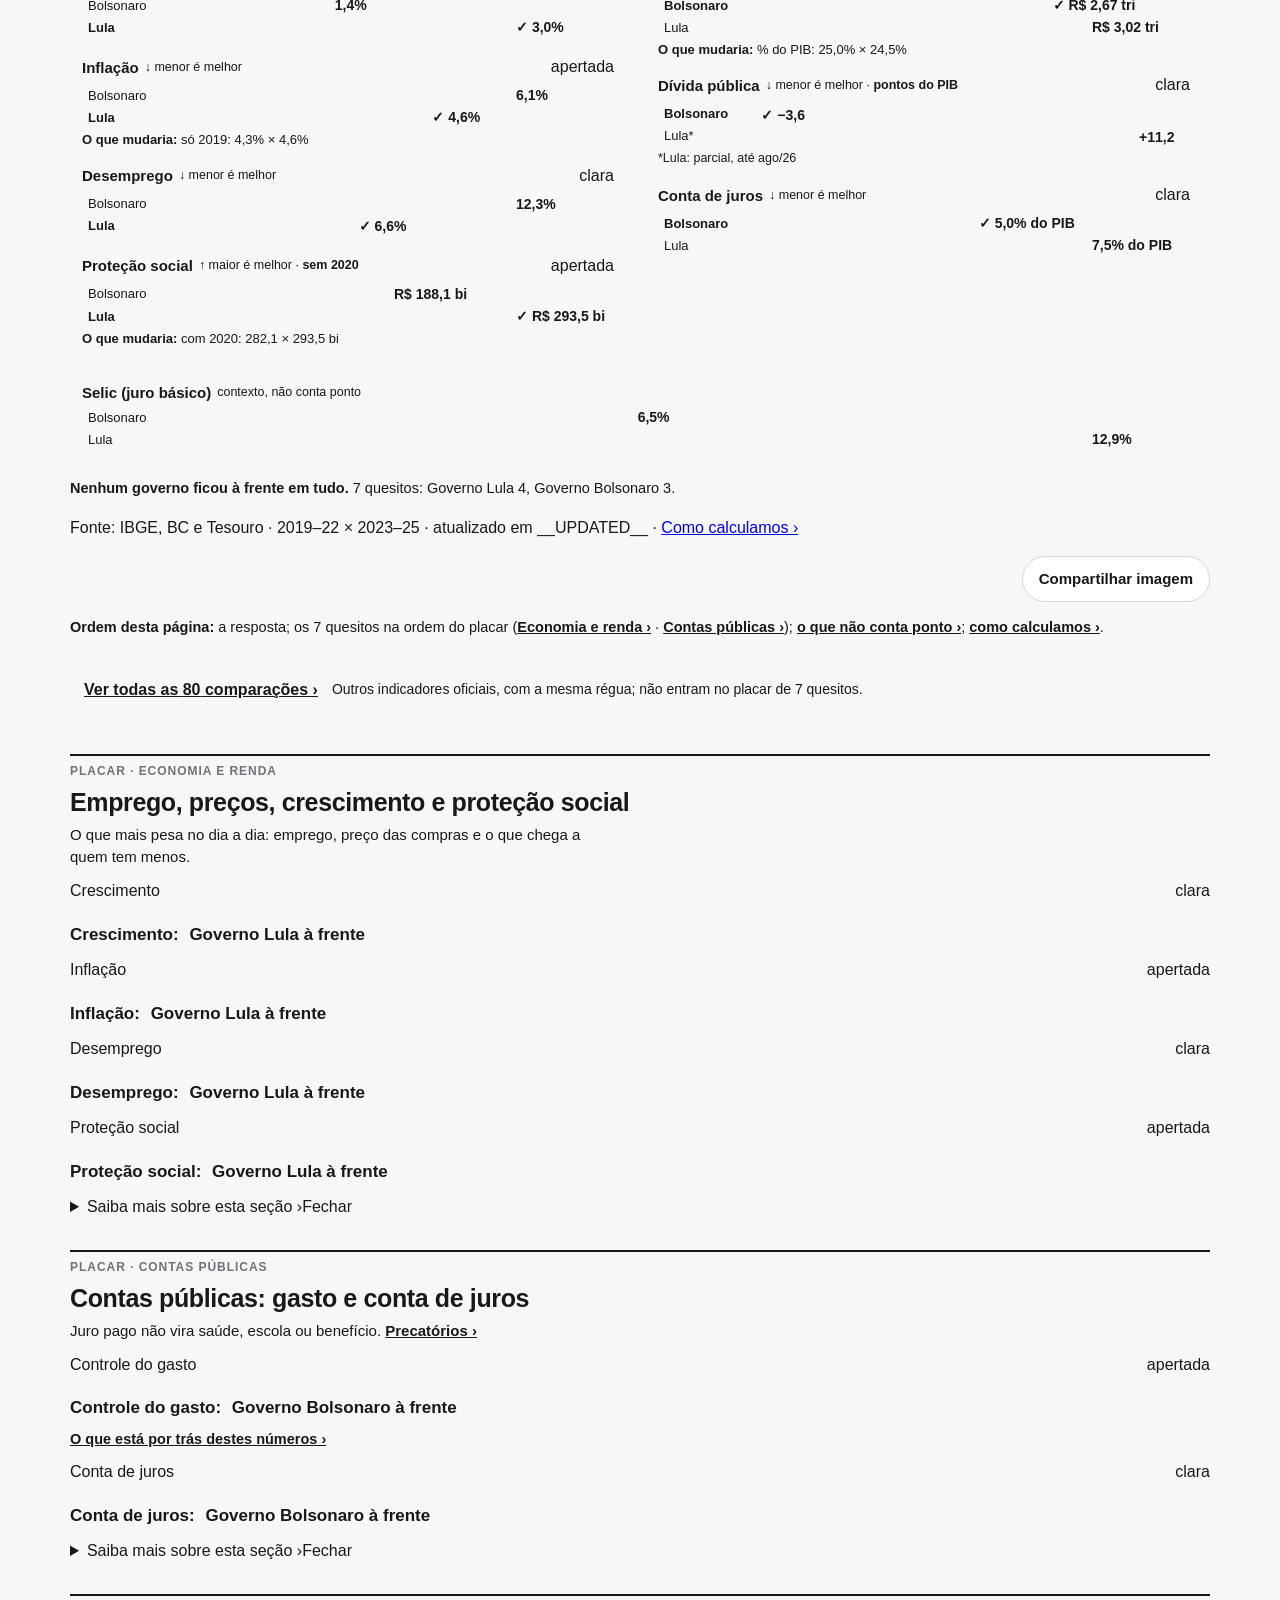
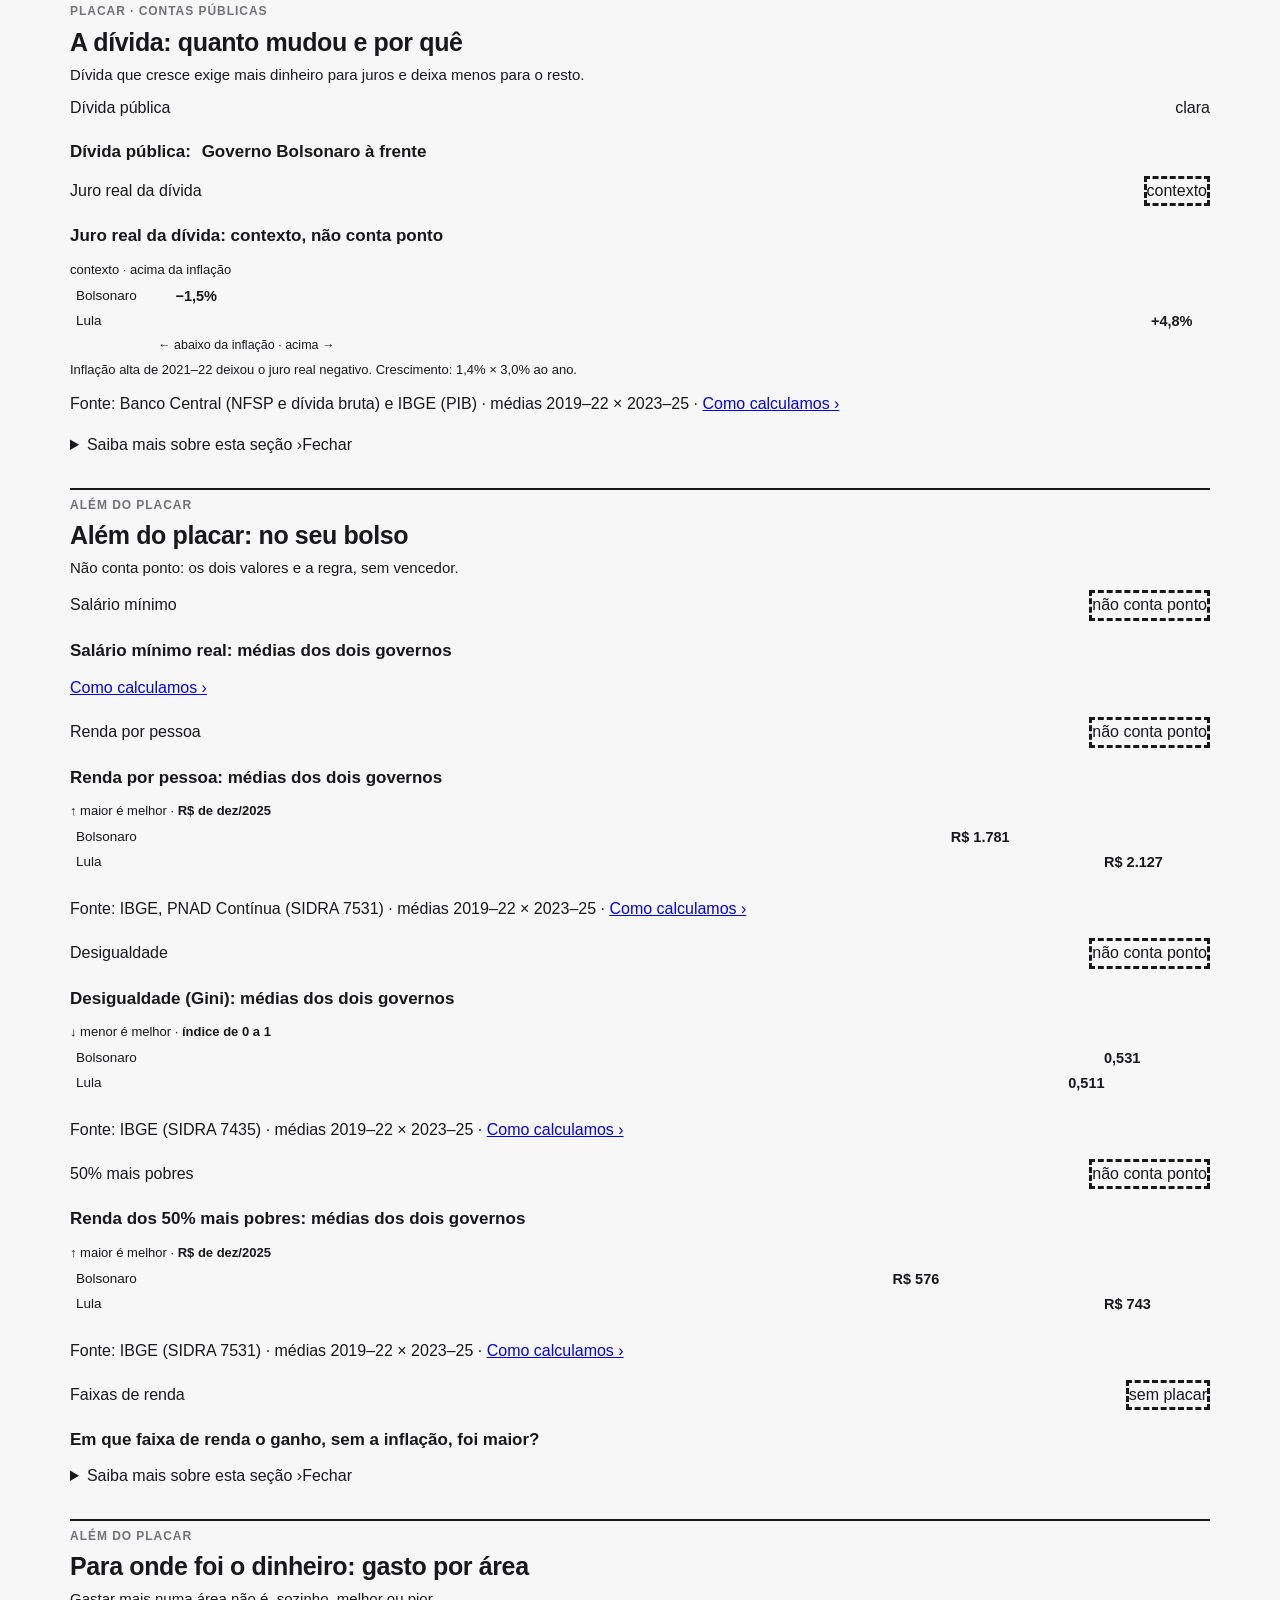
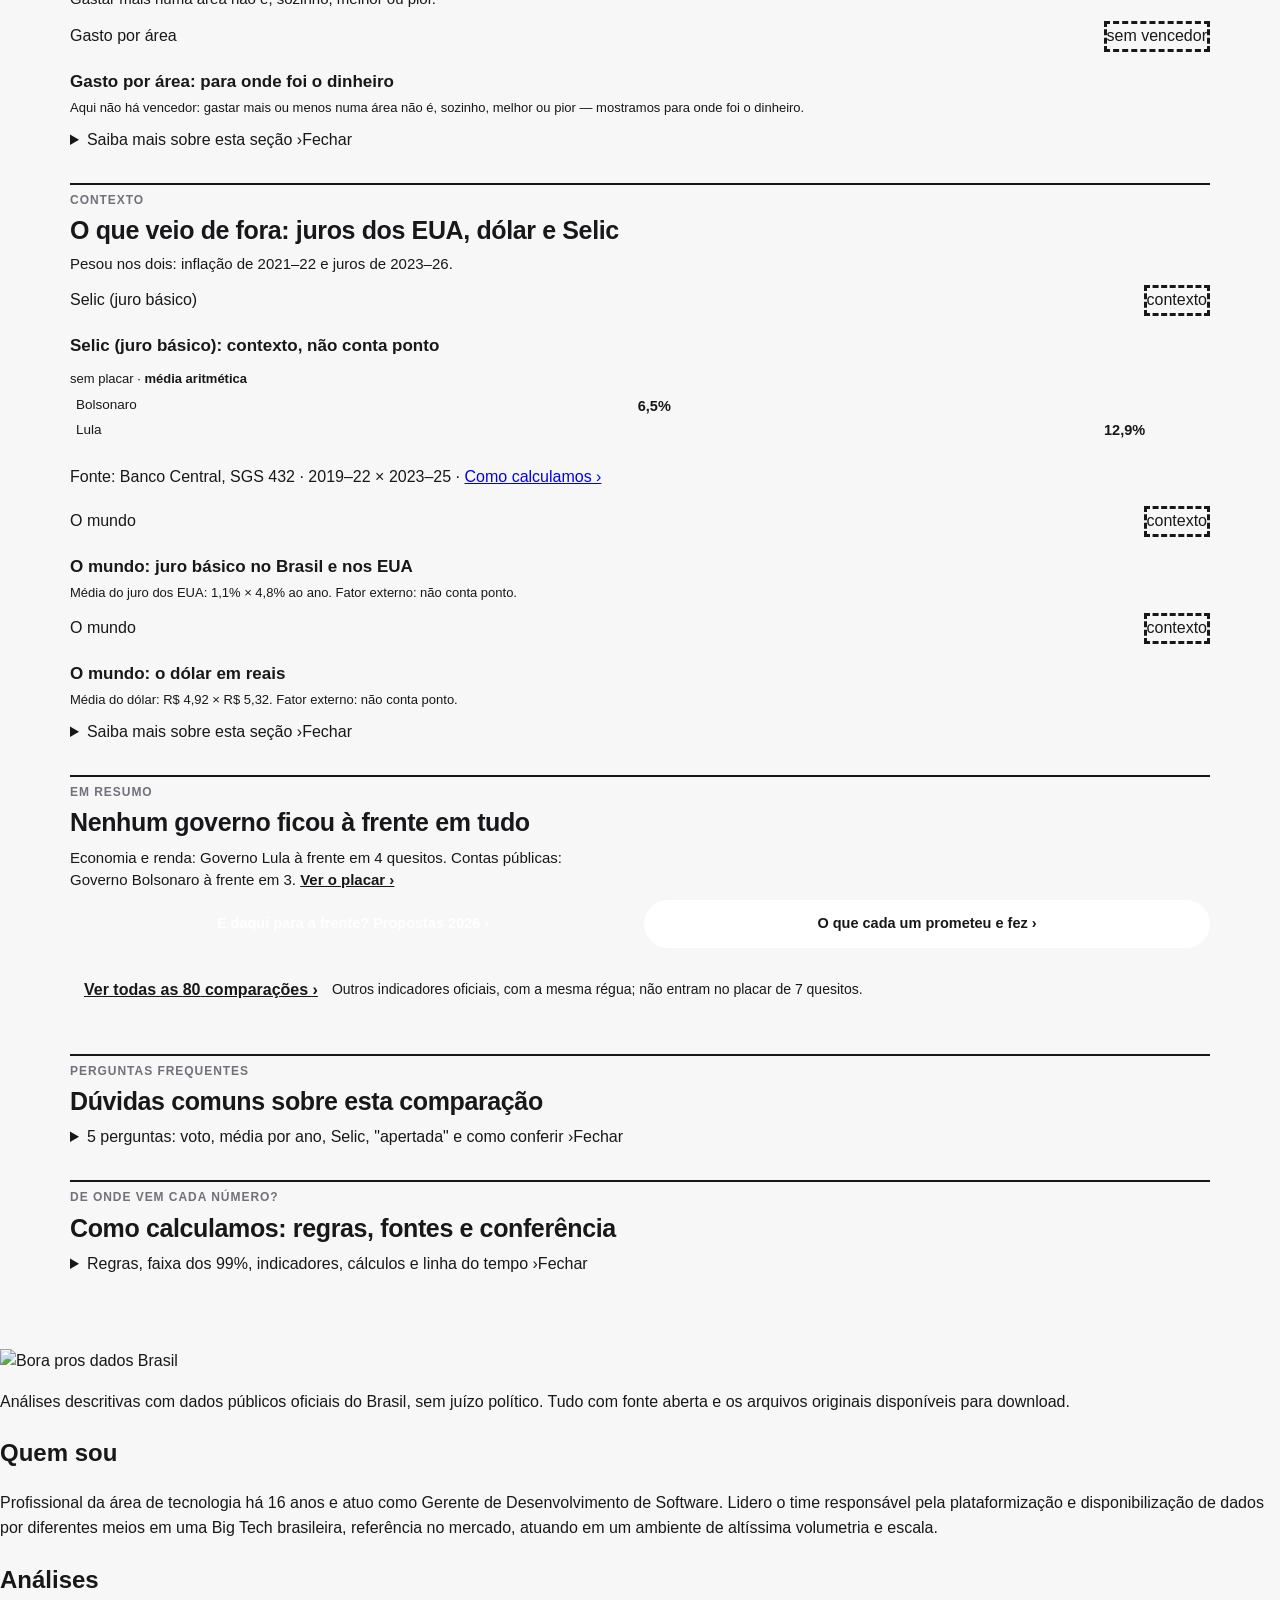
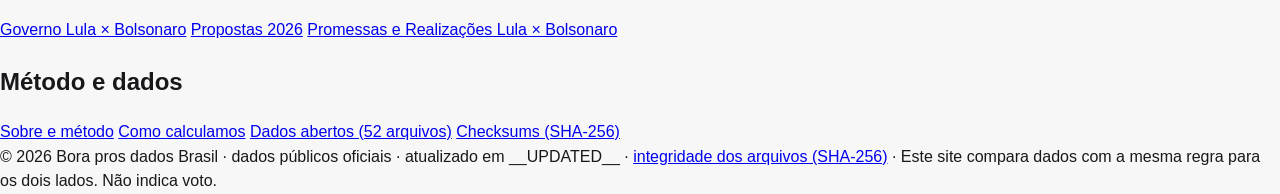
==== commit 63e0ab01: "Home: link 'Ver todas as N comparações' em linha (sem inline-flex), espaços em volta do número prese" ====
--- a/public/index.html
+++ b/public/index.html
@@ -265,7 +265,7 @@
 .vrd-q--ind{font-size:16px;margin:0 0 4px}
 .vrd--grupo .vrd-src{margin-top:4px}
 .ver-todas{display:flex;flex-wrap:wrap;align-items:center;gap:4px 14px;margin:18px 0 0;padding:12px 14px;border:1px solid var(--marca-borda);background:var(--marca-tint);border-radius:14px}
-.ver-todas a{display:inline-flex;align-items:center;min-height:44px;font-size:16px;font-weight:700;color:var(--marca)}
+.ver-todas a{display:inline-block;padding:11px 0;line-height:22px;font-size:16px;font-weight:700;color:var(--marca)}
 .ver-todas span{font-size:14px;color:var(--ink2)}
 .ver-todas a span{font-size:inherit;color:inherit}
 .card-slot{margin:0 0 6px}
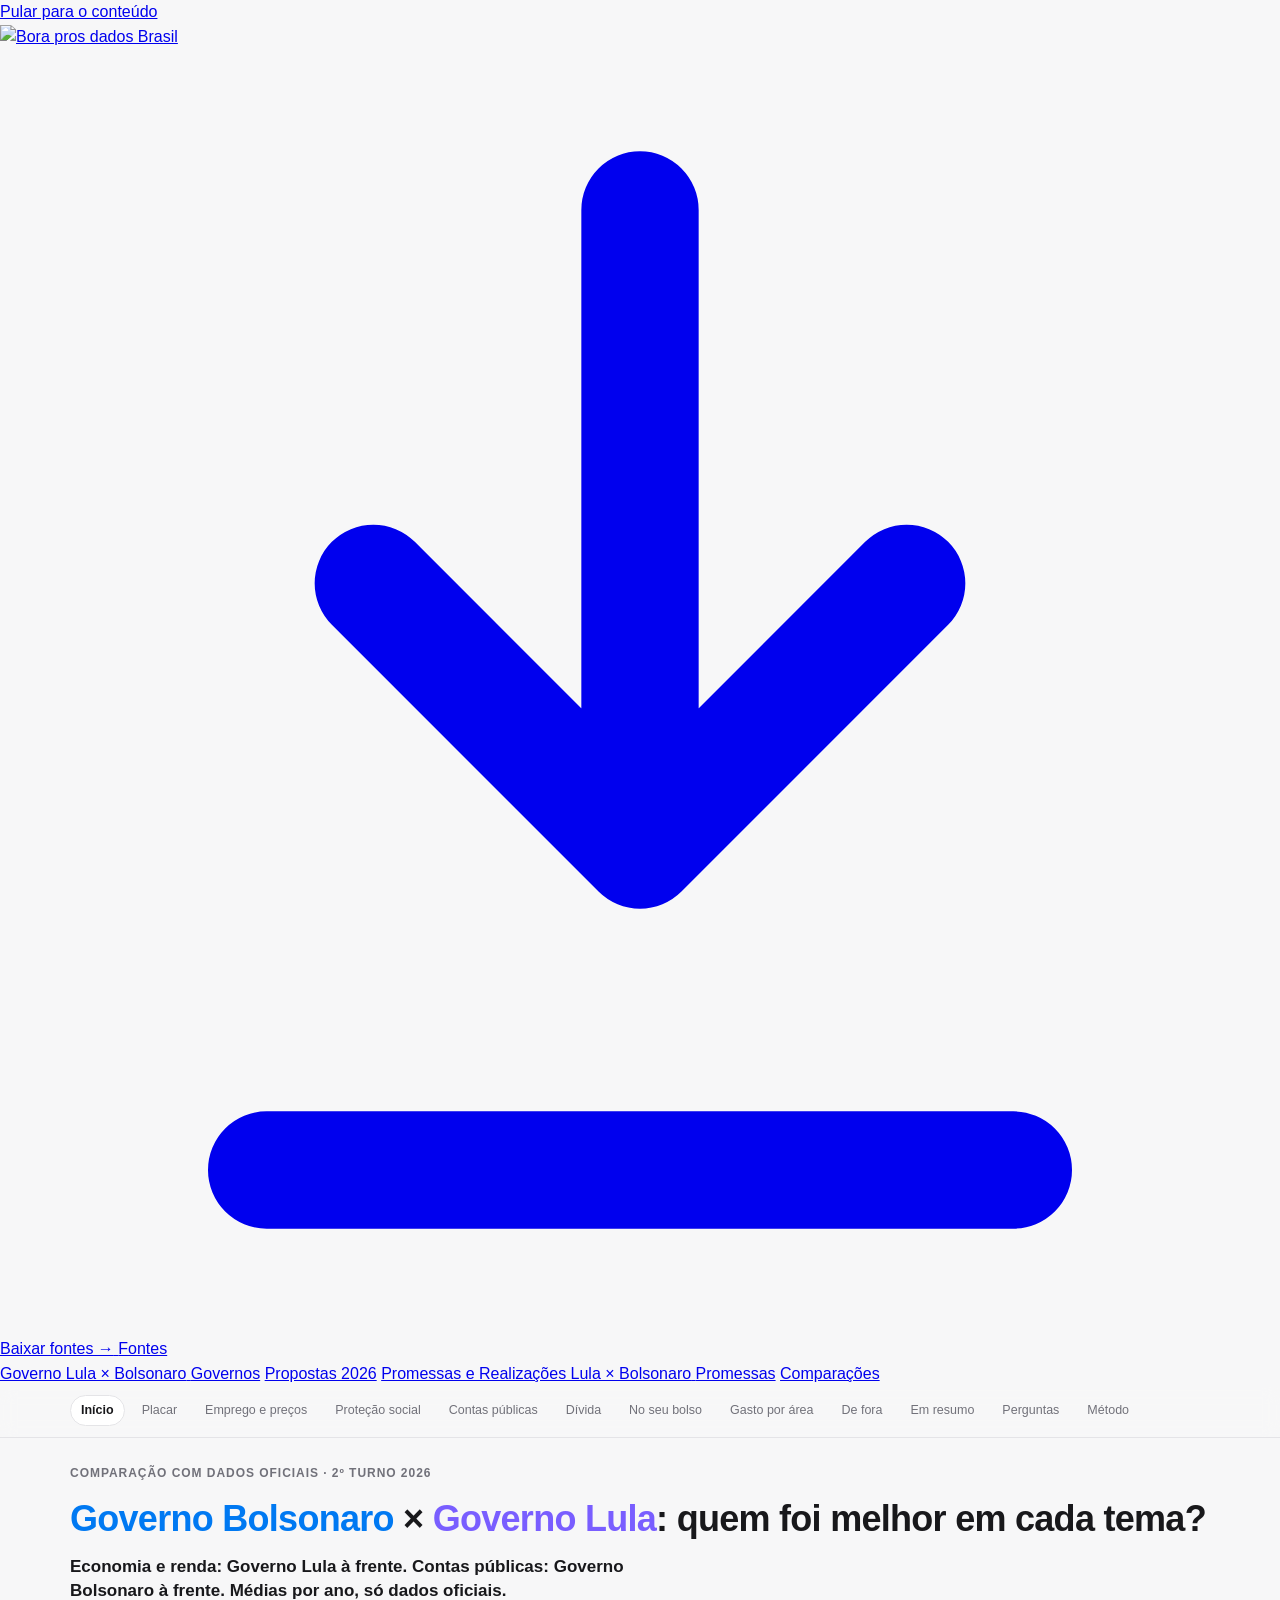
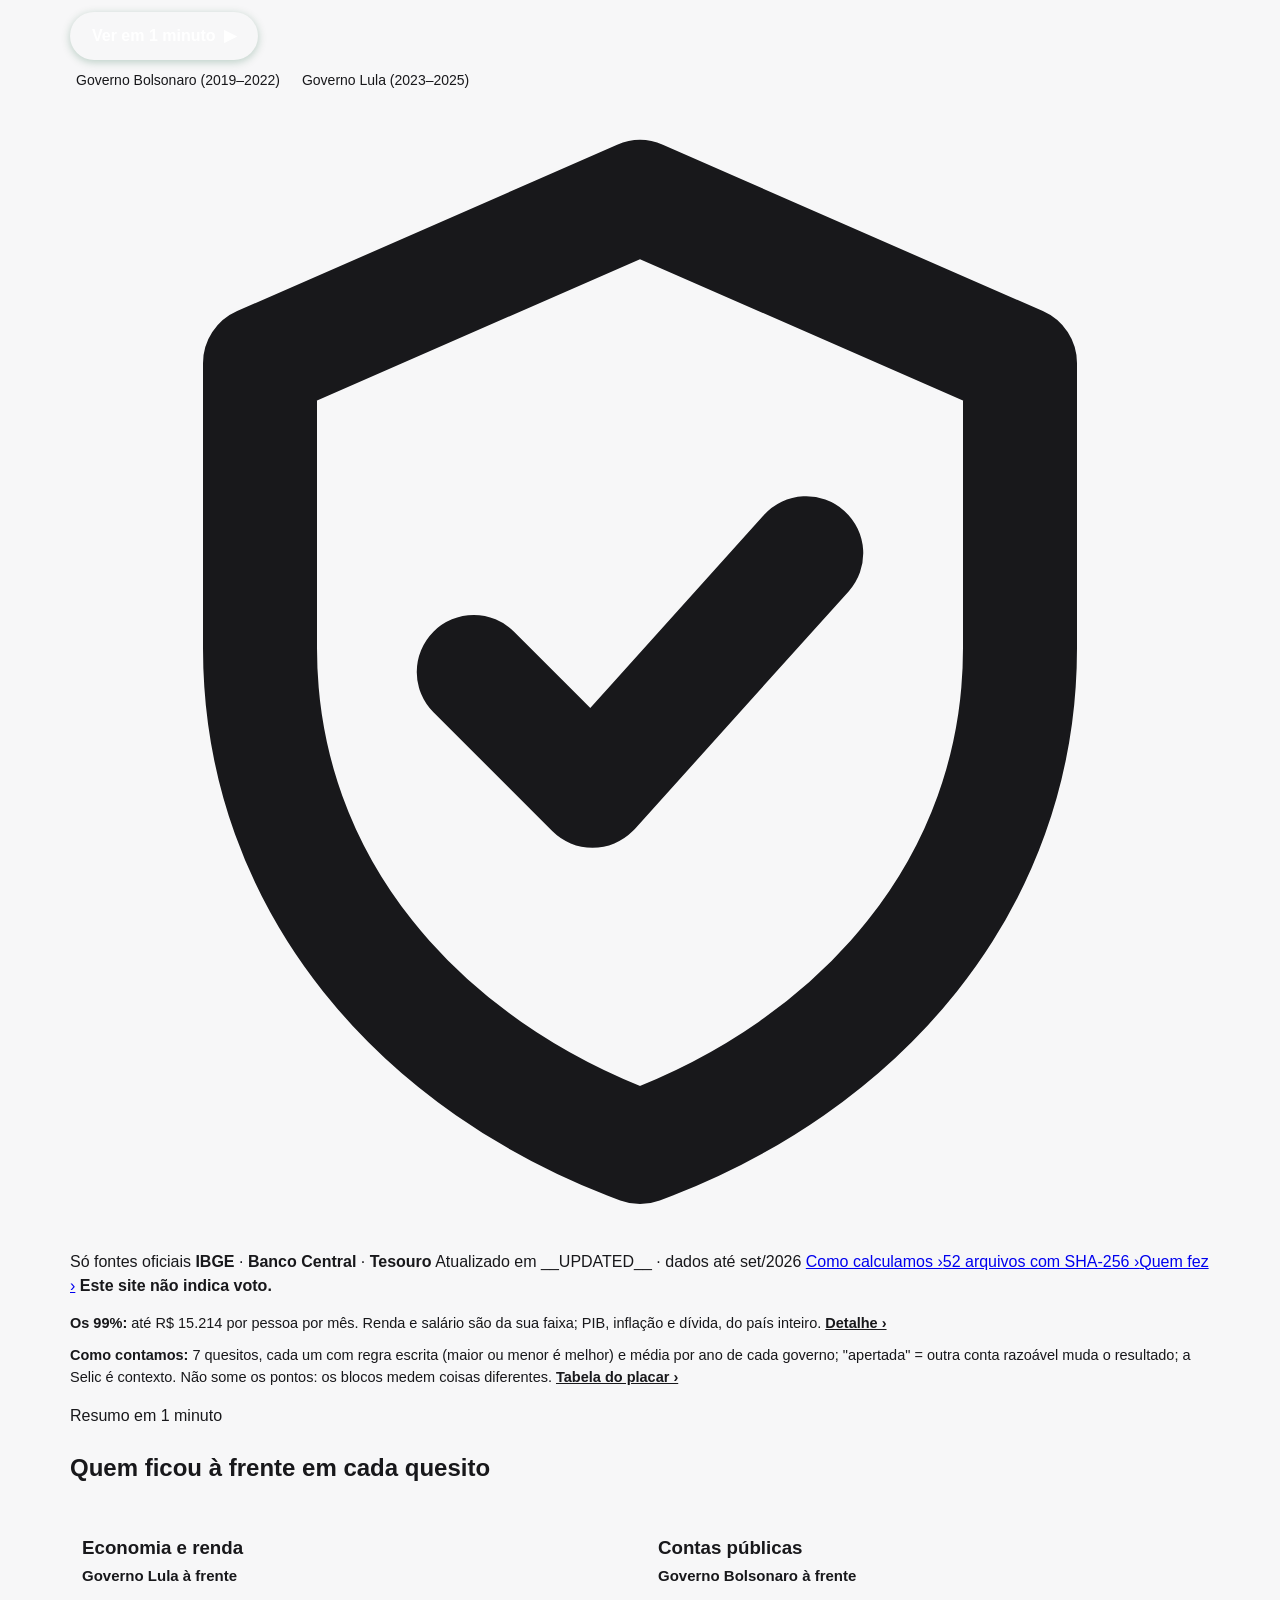
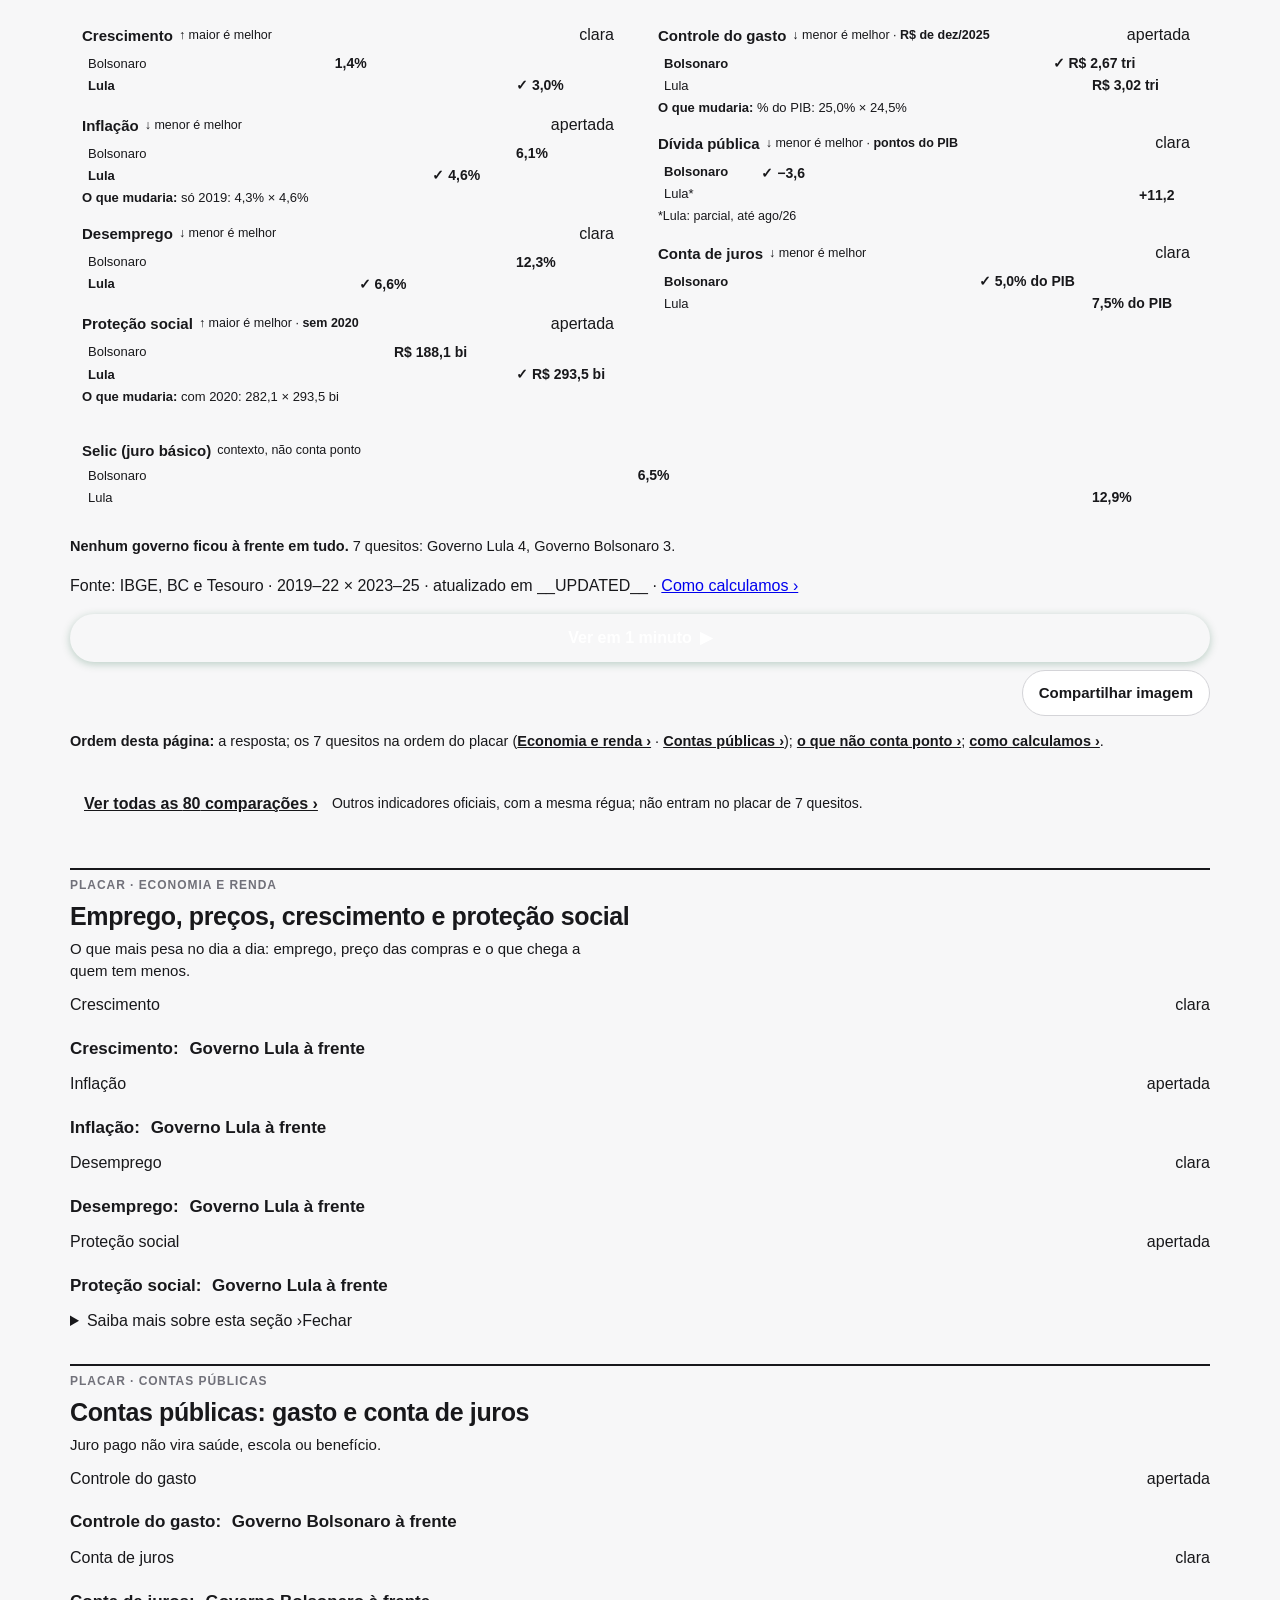
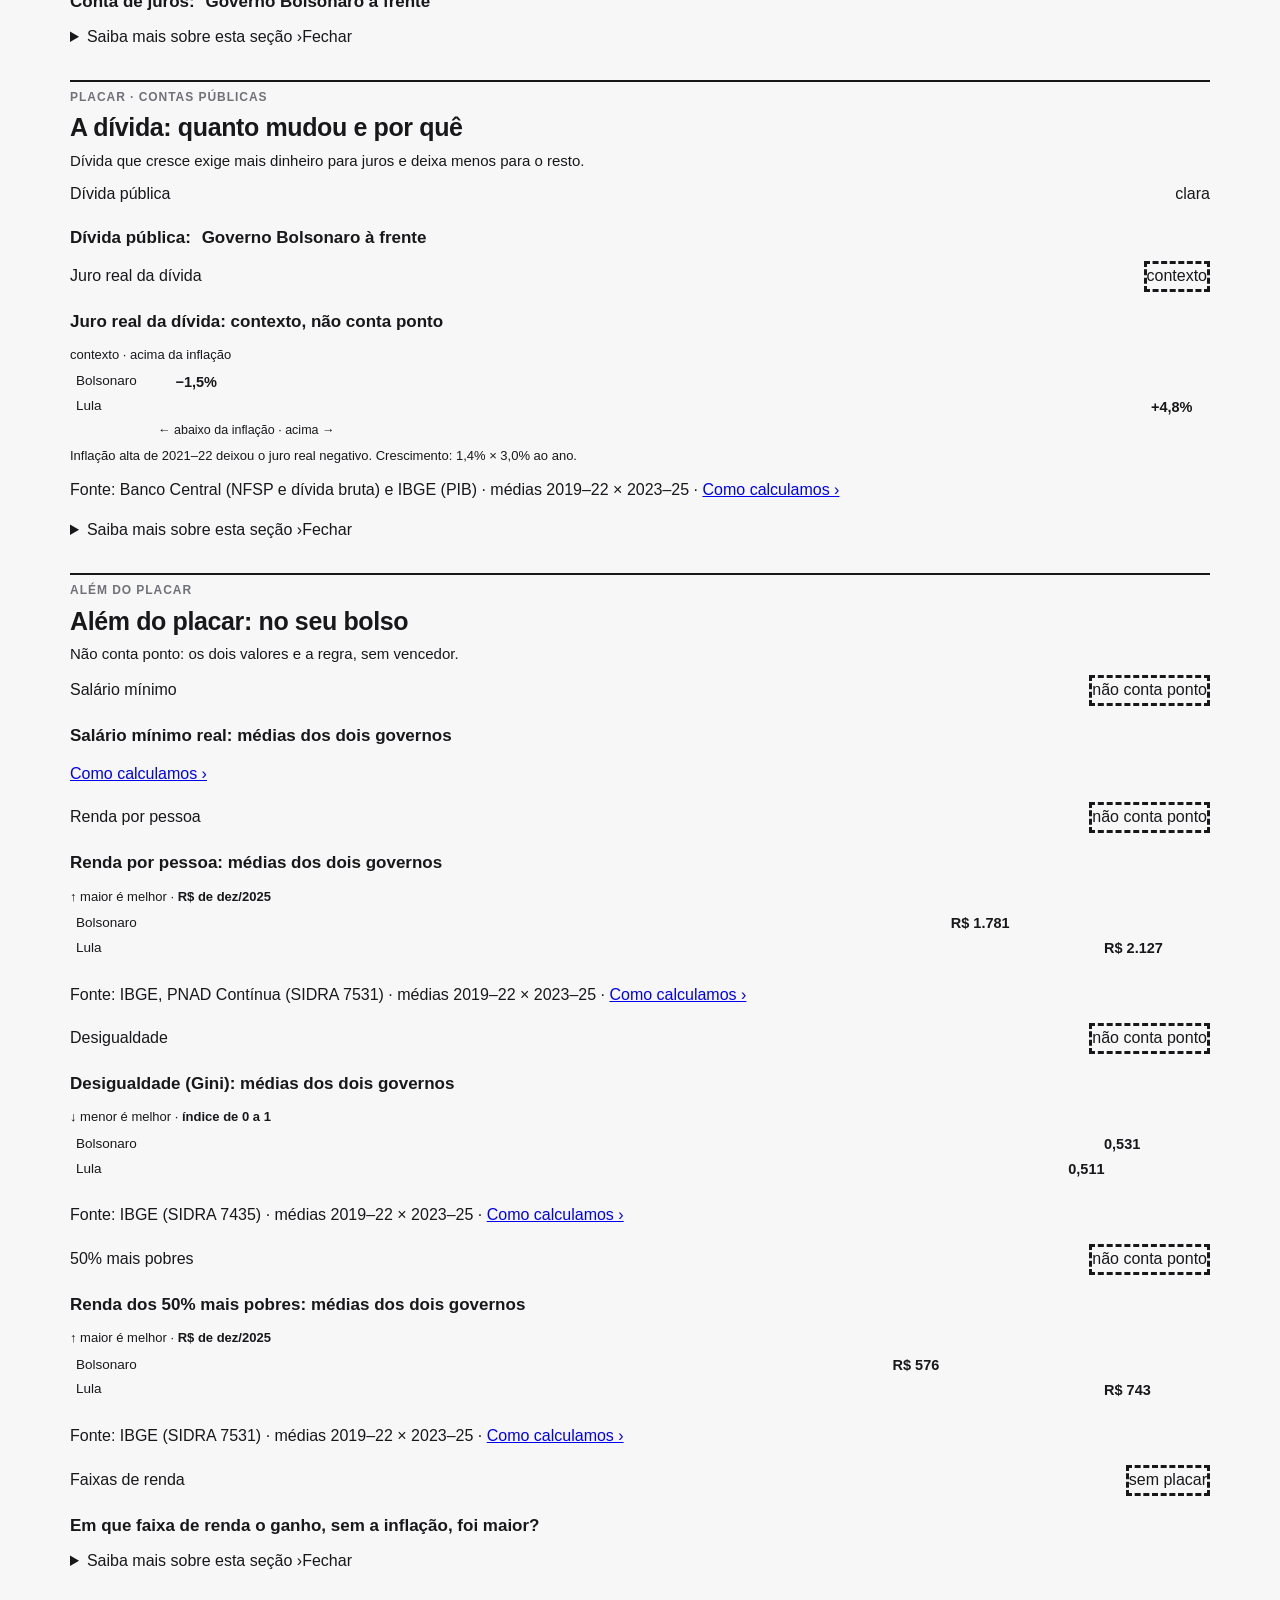
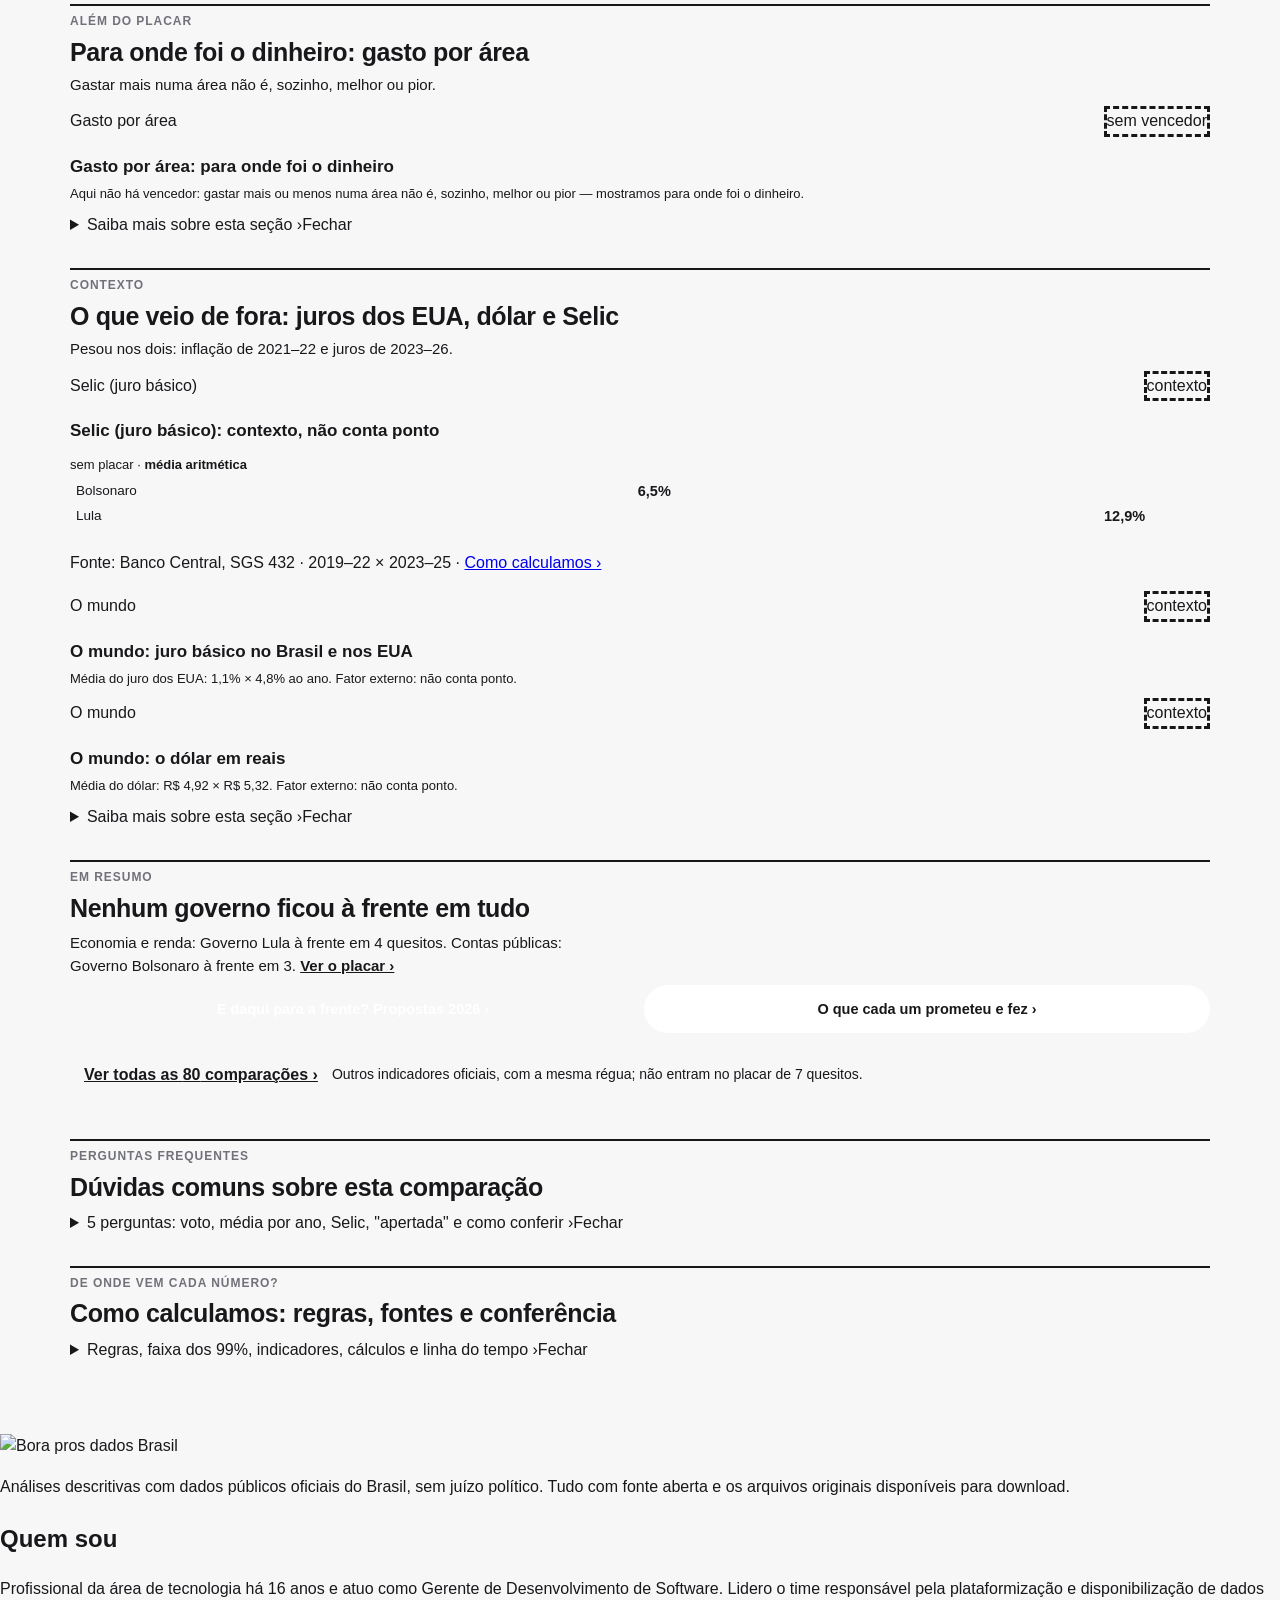
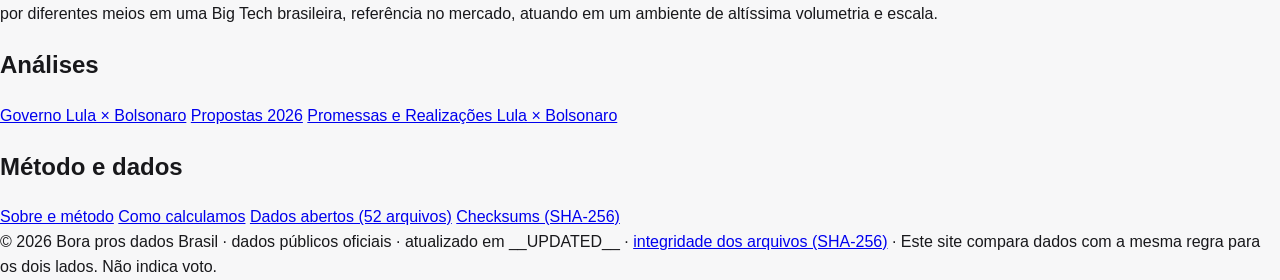
==== commit 09247041: "Home com cards compactos (charts.js v0.4.0), folha de detalhes e "Ver em 1 minuto" - charts.js v0.4." ====
--- a/public/index.html
+++ b/public/index.html
@@ -12,18 +12,18 @@
 <meta property="og:title" content="Governo Bolsonaro × Governo Lula: qual foi melhor para os 99%?">
 <meta property="og:description" content="Governos Bolsonaro (2019-2022) e Lula (2023-2026) lado a lado: PIB, inflação, desemprego, renda, gasto e dívida pública, só com dados oficiais do BCB, IBGE e Tesouro.">
 <meta property="og:url" content="__SITE_URL__/">
-<meta property="og:image" content="__SITE_URL__/assets/img/og-comparativo.jpg">
+<meta property="og:image" content="__SITE_URL__/og/paginas/inicio.jpg">
 <meta property="og:image:width" content="1200">
 <meta property="og:image:height" content="630">
-<meta property="og:image:alt" content="Comparativo Governo Bolsonaro (2019-2022) × Governo Lula (2023-2026) em dados oficiais">
+<meta property="og:image:alt" content="Onde cada governo ficou à frente: Economia e renda, Governo Lula à frente (4 quesitos); Contas públicas, Governo Bolsonaro à frente (3); Selic como contexto.">
 <meta property="article:published_time" content="__DATE_PUBLISHED__">
 <meta property="article:modified_time" content="__DATE_MODIFIED__">
 <meta property="article:section" content="Comparativo de governos">
 <meta name="twitter:card" content="summary_large_image">
 <meta name="twitter:title" content="Governo Bolsonaro × Governo Lula: qual foi melhor para os 99%?">
 <meta name="twitter:description" content="Governos Bolsonaro (2019-2022) e Lula (2023-2026) lado a lado: PIB, inflação, desemprego, renda, gasto e dívida pública, só com dados oficiais do BCB, IBGE e Tesouro.">
-<meta name="twitter:image" content="__SITE_URL__/assets/img/og-comparativo.jpg">
-<meta name="twitter:image:alt" content="Comparativo Governo Bolsonaro (2019-2022) × Governo Lula (2023-2026) em dados oficiais">
+<meta name="twitter:image" content="__SITE_URL__/og/paginas/inicio.jpg">
+<meta name="twitter:image:alt" content="Onde cada governo ficou à frente: Economia e renda, Governo Lula à frente (4 quesitos); Contas públicas, Governo Bolsonaro à frente (3); Selic como contexto.">
 <link rel="icon" href="/assets/img/favicon.ico" sizes="48x48">
 <link rel="icon" type="image/png" sizes="32x32" href="/assets/img/favicon-32.png">
 <link rel="icon" type="image/png" sizes="16x16" href="/assets/img/favicon-16.png">
@@ -269,7 +269,18 @@
 .ver-todas span{font-size:14px;color:var(--ink2)}
 .ver-todas a span{font-size:inherit;color:inherit}
 .card-slot{margin:0 0 6px}
-@media(max-width:480px){.bpd-card-acoes{flex-wrap:nowrap;gap:6px}.bpd-card-acoes .bpd-btn{flex:1 1 auto;padding:0 10px;font-size:14px}}
+.deck-cta{margin:4px 0 10px}
+.btn-deck{display:inline-flex;align-items:center;justify-content:center;gap:8px;min-height:48px;padding:0 22px;border-radius:999px;border:0;background:var(--marca);color:#fff;font:inherit;font-size:16px;font-weight:700;cursor:pointer;box-shadow:0 2px 8px rgba(2,82,43,.25)}
+.btn-deck:hover{background:var(--marca-2)}
+.btn-deck:focus-visible{outline:3px solid #1479B0;outline-offset:2px}
+#resumo .q-acoes .btn-deck{flex:1 1 100%}
+.card-det{display:none}
+#resumo .cat-ver-todas{display:none}
+.bpd-folha-corpo .det-extra{color:#18181b;--ink:#18181b;--ink2:#3f3f46;--ink3:#52525b;--linha:#e4e4e7;--superf:#fff}
+.bpd-folha-corpo .det-extra a{color:#02522b;font-weight:600}
+.bpd-folha-corpo .det-extra ul{margin:0 0 10px;padding-left:18px}
+.bpd-folha-corpo .det-extra .det-t{font-size:15px;margin:14px 0 8px}
+.bpd-folha-corpo .det-extra .sc{font-size:13px}
 #resumo .md{padding:6px 0}
 @media(max-width:760px){
   #resumo .q-acoes{gap:8px}
@@ -325,9 +336,6 @@
 @media(max-width:760px){.bpd-car-trilho > .vrd{min-width:0}}
 .bpd-card{background:var(--superf);border:1px solid var(--linha);border-radius:14px;overflow:hidden}
 .bpd-card-img svg{display:block;width:100%;height:auto}
-.bpd-card-acoes{display:flex;flex-wrap:wrap;gap:8px;padding:0 14px 12px;align-items:center}
-.bpd-btn{display:inline-flex;align-items:center;justify-content:center;min-height:44px;padding:0 16px;border-radius:22px;border:1px solid #d4d4d8;background:#fff;color:#18181b;font:inherit;font-size:14.5px;font-weight:600;text-decoration:none;cursor:pointer}
-.bpd-btn--wa{background:var(--marca);color:#fff;border-color:var(--marca)}
 .bpd-card-status{font-size:13px;color:var(--ink3)}
 .bpd-card-mais{border-top:1px solid var(--linha);padding:4px 14px 10px;font-size:14px;line-height:1.5}
 .bpd-card-mais summary{min-height:44px;display:flex;align-items:center;font-weight:600;cursor:pointer}
@@ -340,15 +348,11 @@
 .tem-card > div[id="chartF2"],.tem-card .vrd-acoes > .card-img,.tem-card .vrd-acoes > .share{display:none}
 .sec-porque{margin:4px 0 8px;font-size:15px;line-height:1.5;color:var(--ink2);max-width:62ch}
 .saiba-mais > summary{color:var(--marca)}
-.card-img{order:-1;display:inline-flex;align-items:center;justify-content:center;gap:6px;min-height:44px;padding:0 14px;border-radius:999px;border:1px solid #d4d4d8;background:#fff;color:#18181b;font:inherit;font-size:14.5px;font-weight:600;white-space:nowrap;cursor:pointer}
-.card-img:hover{border-color:#a1a1aa}
-.vrd-acoes > .card-img{flex:0 0 auto}
 .vrd-acoes{flex-wrap:wrap}
 .vrd-acoes > .vrd-det{flex:1 1 100%;order:2}
 .vrd-acoes > .share{order:1}
 #q-precatorios .nu-viz{border:0;padding:4px 0 0;margin:0 0 6px}
 /* bloco fiscal: nuances do gasto */
-#q-gasto-nuances{scroll-margin-top:64px}
 .nu-sub{margin:4px 0 12px;font-size:15px;color:var(--ink)}
 .nu-grid{display:grid;grid-template-columns:1fr;gap:12px;margin:0 0 14px}
 @media(min-width:760px){.nu-grid{grid-template-columns:1fr 1fr}}
@@ -429,7 +433,7 @@
 <link rel="stylesheet" href="/assets/css/site.css">
 <script>window.SITE_CONFIG={"gaId":"__GA_ID__","siteUrl":"__SITE_URL__","pageId":"comparativo","consent":"__CONSENT__"};</script>
 <script defer src="/assets/js/analytics.js"></script>
-<script type="application/ld+json">{"@context": "https://schema.org", "@graph": [{"@type": "Organization", "@id": "__SITE_URL__/#org", "name": "Bora pros dados Brasil", "url": "__SITE_URL__/", "logo": {"@type": "ImageObject", "url": "__SITE_URL__/assets/img/logo-400.png", "width": 400, "height": 225}, "description": "Análises descritivas com dados públicos oficiais do Brasil, sem juízo político, com os arquivos originais para download."}, {"@type": "WebSite", "@id": "__SITE_URL__/#website", "name": "Bora pros dados Brasil", "url": "__SITE_URL__/", "inLanguage": "pt-BR", "publisher": {"@id": "__SITE_URL__/#org"}}, {"@type": "WebPage", "@id": "__SITE_URL__/#webpage", "url": "__SITE_URL__/", "name": "Governo Lula × Bolsonaro: comparação em dados oficiais | Bora pros dados Brasil", "description": "Governos Bolsonaro (2019-2022) e Lula (2023-2026) lado a lado: PIB, inflação, desemprego, renda, gasto e dívida pública, só com dados oficiais do BCB, IBGE e Tesouro.", "inLanguage": "pt-BR", "isPartOf": {"@id": "__SITE_URL__/#website"}, "primaryImageOfPage": {"@type": "ImageObject", "url": "__SITE_URL__/assets/img/og-comparativo.jpg", "width": 1200, "height": 630}, "datePublished": "__DATE_PUBLISHED__", "dateModified": "__DATE_MODIFIED__"}, {"@type": "Article", "@id": "__SITE_URL__/#article", "headline": "Governo Bolsonaro × Governo Lula: qual foi melhor para os 99%?", "description": "Governos Bolsonaro (2019-2022) e Lula (2023-2026) lado a lado: PIB, inflação, desemprego, renda, gasto e dívida pública, só com dados oficiais do BCB, IBGE e Tesouro.", "inLanguage": "pt-BR", "mainEntityOfPage": {"@id": "__SITE_URL__/#webpage"}, "image": "__SITE_URL__/assets/img/og-comparativo.jpg", "datePublished": "__DATE_PUBLISHED__", "dateModified": "__DATE_MODIFIED__", "author": {"@id": "__SITE_URL__/#org"}, "publisher": {"@id": "__SITE_URL__/#org"}, "isAccessibleForFree": true, "articleSection": "Comparativo de governos", "keywords": "governo Lula x Bolsonaro, comparação governo Lula Bolsonaro dados, economia, inflação, desemprego, salário mínimo, renda, gasto público, dívida pública, dados oficiais", "isBasedOn": ["https://www3.bcb.gov.br/sgspub/", "https://sidra.ibge.gov.br/", "https://siconfi.tesouro.gov.br/", "https://markets.newyorkfed.org/", "__SITE_URL__/fontes/"], "about": [{"@type": "Person", "name": "Jair Bolsonaro", "sameAs": "https://pt.wikipedia.org/wiki/Jair_Bolsonaro"}, {"@type": "Person", "name": "Luiz Inácio Lula da Silva", "alternateName": "Lula", "sameAs": "https://pt.wikipedia.org/wiki/Luiz_Inácio_Lula_da_Silva"}]}]}</script>
+<script type="application/ld+json">{"@context": "https://schema.org", "@graph": [{"@type": "Organization", "@id": "__SITE_URL__/#org", "name": "Bora pros dados Brasil", "url": "__SITE_URL__/", "logo": {"@type": "ImageObject", "url": "__SITE_URL__/assets/img/logo-400.png", "width": 400, "height": 225}, "description": "Análises descritivas com dados públicos oficiais do Brasil, sem juízo político, com os arquivos originais para download."}, {"@type": "WebSite", "@id": "__SITE_URL__/#website", "name": "Bora pros dados Brasil", "url": "__SITE_URL__/", "inLanguage": "pt-BR", "publisher": {"@id": "__SITE_URL__/#org"}}, {"@type": "WebPage", "@id": "__SITE_URL__/#webpage", "url": "__SITE_URL__/", "name": "Governo Lula × Bolsonaro: comparação em dados oficiais | Bora pros dados Brasil", "description": "Governos Bolsonaro (2019-2022) e Lula (2023-2026) lado a lado: PIB, inflação, desemprego, renda, gasto e dívida pública, só com dados oficiais do BCB, IBGE e Tesouro.", "inLanguage": "pt-BR", "isPartOf": {"@id": "__SITE_URL__/#website"}, "primaryImageOfPage": {"@type": "ImageObject", "url": "__SITE_URL__/og/paginas/inicio.jpg", "width": 1200, "height": 630}, "datePublished": "__DATE_PUBLISHED__", "dateModified": "__DATE_MODIFIED__"}, {"@type": "Article", "@id": "__SITE_URL__/#article", "headline": "Governo Bolsonaro × Governo Lula: qual foi melhor para os 99%?", "description": "Governos Bolsonaro (2019-2022) e Lula (2023-2026) lado a lado: PIB, inflação, desemprego, renda, gasto e dívida pública, só com dados oficiais do BCB, IBGE e Tesouro.", "inLanguage": "pt-BR", "mainEntityOfPage": {"@id": "__SITE_URL__/#webpage"}, "image": "__SITE_URL__/og/paginas/inicio.jpg", "datePublished": "__DATE_PUBLISHED__", "dateModified": "__DATE_MODIFIED__", "author": {"@id": "__SITE_URL__/#org"}, "publisher": {"@id": "__SITE_URL__/#org"}, "isAccessibleForFree": true, "articleSection": "Comparativo de governos", "keywords": "governo Lula x Bolsonaro, comparação governo Lula Bolsonaro dados, economia, inflação, desemprego, salário mínimo, renda, gasto público, dívida pública, dados oficiais", "isBasedOn": ["https://www3.bcb.gov.br/sgspub/", "https://sidra.ibge.gov.br/", "https://siconfi.tesouro.gov.br/", "https://markets.newyorkfed.org/", "__SITE_URL__/fontes/"], "about": [{"@type": "Person", "name": "Jair Bolsonaro", "sameAs": "https://pt.wikipedia.org/wiki/Jair_Bolsonaro"}, {"@type": "Person", "name": "Luiz Inácio Lula da Silva", "alternateName": "Lula", "sameAs": "https://pt.wikipedia.org/wiki/Luiz_Inácio_Lula_da_Silva"}]}]}</script>
 <link rel="stylesheet" href="/assets/css/share.css">
 <script defer src="/assets/js/share.js"></script>
 <script defer src="/assets/js/charts.js"></script>
@@ -475,6 +479,7 @@
       <p class="eyebrow">Comparação com dados oficiais · 2º turno 2026</p>
       <h1><span class="gb">Governo Bolsonaro</span> × <span class="gl">Governo Lula</span>: quem foi melhor em cada tema?</h1>
       <p class="sub-resp">Economia e renda: Governo Lula à frente. Contas públicas: Governo Bolsonaro à frente. Médias por ano, só dados oficiais.</p>
+      <p class="deck-cta"><button type="button" class="btn-deck" data-deck="topo" aria-haspopup="dialog">Ver em 1 minuto <span aria-hidden="true">▶</span></button></p>
       <p class="legenda-lados"><span><i class="mk mk--b" aria-hidden="true"></i>Governo Bolsonaro (2019–2022)</span><span><i class="mk mk--l" aria-hidden="true"></i>Governo Lula (2023–2025)</span></p>
       <div class="q-cred" role="note" aria-label="Sobre a confiabilidade destes dados">
     <span class="q-cred-selo"><svg viewBox="0 0 24 24" fill="none" stroke="currentColor" stroke-width="2.4" stroke-linecap="round" stroke-linejoin="round" aria-hidden="true"><path d="M12 2l8 3.5v6c0 5-3.4 8.8-8 10.5-4.6-1.7-8-5.5-8-10.5v-6z"/><path d="M8.5 12l2.5 2.5 4.5-5"/></svg> Só fontes oficiais</span>
@@ -561,6 +566,7 @@
     <p class="q-fecho"><b>Nenhum governo ficou à frente em tudo.</b> 7 quesitos: Governo Lula 4, Governo Bolsonaro 3.</p>
     <p class="q-resumo-pe">Fonte: IBGE, BC e Tesouro · 2019–22 × 2023–25 · atualizado em __UPDATED__ · <a href="#apendice">Como calculamos ›</a></p>
     <div class="q-acoes">
+      <button type="button" class="btn-deck" data-deck="resumo" aria-haspopup="dialog">Ver em 1 minuto <span aria-hidden="true">▶</span></button>
       <div class="share" data-share-section="placar" data-share-placement="placar" data-share-anchor="resumo" data-share-name="o resumo"
            data-share-lead="Mande este dado com a fonte: quem receber pode conferir."
            data-share-text="📊 Governos Bolsonaro × Lula (IBGE, BC, Tesouro). Economia e renda: Lula à frente (crescimento, inflação, emprego, proteção social). Contas públicas: Bolsonaro à frente (gasto, dívida, juros)."></div>
@@ -582,68 +588,72 @@
       <div class="vrd-topo"><p class="vrd-tema">Crescimento</p><span class="q-forca" title="Diferença clara: outras contas razoáveis dão o mesmo resultado." aria-label="Diferença clara: outras contas razoáveis dão o mesmo resultado.">clara</span></div>
       <h3 class="vrd-q">Crescimento: <i class="mk mk--l" aria-hidden="true"></i>Governo Lula à frente</h3>
       <div class="viz" id="chartE"></div>
-      <div class="vrd-acoes">
-      <div class="share share--mini" data-share-variant="mini" data-share-section="crescimento" data-share-placement="card" data-share-anchor="q-crescimento" data-share-name="o dado de crescimento"
-             data-share-text="📊 Crescimento do PIB, média ao ano: 1,4% no Governo Bolsonaro (2019-22) × 3,0% no Governo Lula (2023-25). Maior: Governo Lula. Fonte: IBGE, via Banco Central."></div>
-      </div>
-    </article>
-
-    <article class="vrd vrd--grafico" id="q-inflacao" data-card="q-inflacao" data-win="l">
-      <div class="vrd-topo"><p class="vrd-tema">Inflação</p><span class="q-forca q-forca--apertada" title="Diferença apertada: outra conta razoável muda ou quase muda o resultado." aria-label="Diferença apertada: outra conta razoável muda ou quase muda o resultado.">apertada</span></div>
-      <h3 class="vrd-q">Inflação: <i class="mk mk--l" aria-hidden="true"></i>Governo Lula à frente</h3>
-      <div class="viz" id="g-inflacao"></div>
-      <div class="vrd-acoes">
-      <div class="share share--mini" data-share-variant="mini" data-share-section="inflacao" data-share-placement="card" data-share-anchor="q-inflacao" data-share-name="o dado de inflação"
-             data-share-text="📊 Inflação (IPCA), média ao ano: 6,1% no Governo Bolsonaro (2019-22) × 4,6% no Governo Lula (2023-25). Menor: Governo Lula; apertada (sem 2020-21: 5,0% × 4,6%). Fonte: IBGE, via BC."></div>
-      </div>
-    </article>
-
-    <article class="vrd vrd--grafico" id="q-emprego" data-card="q-desemprego" data-win="l">
-      <div class="vrd-topo"><p class="vrd-tema">Desemprego</p><span class="q-forca" title="Diferença clara: outras contas razoáveis dão o mesmo resultado." aria-label="Diferença clara: outras contas razoáveis dão o mesmo resultado.">clara</span></div>
-      <h3 class="vrd-q">Desemprego: <i class="mk mk--l" aria-hidden="true"></i>Governo Lula à frente</h3>
-      <div class="viz" id="g-emprego"></div>
-      <div class="vrd-acoes">
-      <div class="share share--mini" data-share-variant="mini" data-share-section="desemprego" data-share-placement="card" data-share-anchor="q-emprego" data-share-name="o dado de desemprego"
-             data-share-text="📊 Desemprego, média anual: 12,3% no Governo Bolsonaro (2019-22) × 6,6% no Governo Lula (2023-25). Menor: Governo Lula. Fonte: IBGE, PNAD Contínua (média anual)."></div>
-      </div>
-    </article>
-
-    <article class="vrd vrd--grafico" id="q-protecao-social" data-card="q-protecao" data-win="l">
-      <div class="vrd-topo"><p class="vrd-tema">Proteção social</p><span class="q-forca q-forca--apertada" title="Diferença apertada: outra conta razoável muda ou quase muda o resultado." aria-label="Diferença apertada: outra conta razoável muda ou quase muda o resultado.">apertada</span></div>
-      <h3 class="vrd-q">Proteção social: <i class="mk mk--l" aria-hidden="true"></i>Governo Lula à frente</h3>
-      <div class="viz" id="g-protecao"></div>
-      <div class="vrd-acoes">
-      <div class="share share--mini" data-share-variant="mini" data-share-section="protecao" data-share-placement="card" data-share-anchor="q-protecao-social" data-share-name="o dado de proteção social"
-             data-share-text="📊 Proteção social (Assistência), média ao ano sem 2020: R$ 188,1 bi no Gov. Bolsonaro × R$ 293,5 bi no Gov. Lula. Maior: Gov. Lula; apertada (com 2020: R$ 282,1 × 293,5 bi). Fonte: Tesouro."></div>
-      </div>
-    </article>
-  </div>
-  <details class="q-mais saiba-mais">
-    <summary data-track="detalhes_abertos" data-track-label="cap-motor-saiba-mais"><span class="ao-abrir">Saiba mais sobre esta seção ›</span><span class="ao-fechar">Fechar</span></summary>
-    <div class="q-mais-corpo">
-<h3 class="mais-t">Crescimento</h3>
+      <div class="card-det" hidden>
 <p class="vrd-calc"><a href="#m-calculos">Como calculamos ›</a></p>
             <p class="vrd-why">Quanto o país produziu a mais a cada ano, já sem a inflação. <b>Por que importa:</b> economia crescendo gera vagas e dinheiro para os serviços públicos.</p>
             
             <p>No total do período: +5,7% (2019-22) × +9,2% (2023-25). Média composta (como juros sobre juros).</p>
             <p><b>PIB real</b> é o tamanho da economia, já descontando a inflação. "Cresceu 3% ao ano" = o país produziu 3% a mais de bens e serviços que no ano anterior, em volume (não em preço).</p>
-<h3 class="mais-t">Inflação</h3>
+      </div>
+      <div class="vrd-acoes">
+      <div class="share share--mini" data-share-variant="mini" data-share-section="crescimento" data-share-placement="card" data-share-anchor="q-crescimento" data-share-name="o dado de crescimento"
+             data-share-text="📊 Crescimento do PIB, média ao ano: 1,4% no Governo Bolsonaro (2019-22) × 3,0% no Governo Lula (2023-25). Maior: Governo Lula. Fonte: IBGE, via Banco Central."></div>
+      </div>
+    </article>
+
+    <article class="vrd vrd--grafico" id="q-inflacao" data-card="q-inflacao" data-win="l">
+      <div class="vrd-topo"><p class="vrd-tema">Inflação</p><span class="q-forca q-forca--apertada" title="Diferença apertada: outra conta razoável muda ou quase muda o resultado." aria-label="Diferença apertada: outra conta razoável muda ou quase muda o resultado.">apertada</span></div>
+      <h3 class="vrd-q">Inflação: <i class="mk mk--l" aria-hidden="true"></i>Governo Lula à frente</h3>
+      <div class="viz" id="g-inflacao"></div>
+      <div class="card-det" hidden>
 <p class="vrd-calc"><a href="#m-calculos">Como calculamos ›</a></p>
             <p class="vrd-why">Quanto os preços subiram, em média, a cada ano de cada governo. <b>Por que importa:</b> inflação alta come o salário antes do fim do mês.</p>
             
             <p>Média geométrica (considera o efeito acumulado). Em 2026: 3,1% acumulados até agosto, 4,2% em 12 meses; a projeção do mercado (pesquisa Focus, do Banco Central, 02/10) aponta ~5,0% para o ano, acima do centro da meta oficial de inflação (3%).</p>
             <p><b>IPCA</b> é o termômetro oficial dos preços, medido pelo IBGE. "Inflação média de X%" = na média dos anos, os preços subiram X% em 12 meses.</p>
-<h3 class="mais-t">Desemprego</h3>
+      </div>
+      <div class="vrd-acoes">
+      <div class="share share--mini" data-share-variant="mini" data-share-section="inflacao" data-share-placement="card" data-share-anchor="q-inflacao" data-share-name="o dado de inflação"
+             data-share-text="📊 Inflação (IPCA), média ao ano: 6,1% no Governo Bolsonaro (2019-22) × 4,6% no Governo Lula (2023-25). Menor: Governo Lula; apertada (sem 2020-21: 5,0% × 4,6%). Fonte: IBGE, via BC."></div>
+      </div>
+    </article>
+
+    <article class="vrd vrd--grafico" id="q-emprego" data-card="q-desemprego" data-win="l">
+      <div class="vrd-topo"><p class="vrd-tema">Desemprego</p><span class="q-forca" title="Diferença clara: outras contas razoáveis dão o mesmo resultado." aria-label="Diferença clara: outras contas razoáveis dão o mesmo resultado.">clara</span></div>
+      <h3 class="vrd-q">Desemprego: <i class="mk mk--l" aria-hidden="true"></i>Governo Lula à frente</h3>
+      <div class="viz" id="g-emprego"></div>
+      <div class="card-det" hidden>
 <p class="vrd-calc"><a href="#m-calculos">Como calculamos ›</a></p>
             <p class="vrd-why">De cada 100 pessoas que querem trabalhar, quantas estavam sem emprego. <b>Por que importa:</b> emprego é a principal fonte de renda da maioria das famílias.</p>
             
             <p>Taxa de desocupação, média anual oficial do IBGE (PNAD Contínua, <a href="/dados/ibge/ibge_sidra_4562_taxa_desocupacao_anual.json">SIDRA 4562</a>). Pela média dos trimestres móveis (Banco Central, SGS 24369), a régua anterior desta página: 12,1% × 7,0%; o resultado não muda.</p>
             <p><b>Desemprego</b> é o percentual de pessoas de 14 anos ou mais que procuram trabalho e não encontram (Pesquisa PNAD Contínua, do IBGE). "12%" = cerca de 12 em cada 100 pessoas que querem trabalhar estão sem emprego.</p>
-<h3 class="mais-t">Proteção social</h3>
+      </div>
+      <div class="vrd-acoes">
+      <div class="share share--mini" data-share-variant="mini" data-share-section="desemprego" data-share-placement="card" data-share-anchor="q-emprego" data-share-name="o dado de desemprego"
+             data-share-text="📊 Desemprego, média anual: 12,3% no Governo Bolsonaro (2019-22) × 6,6% no Governo Lula (2023-25). Menor: Governo Lula. Fonte: IBGE, PNAD Contínua (média anual)."></div>
+      </div>
+    </article>
+
+    <article class="vrd vrd--grafico" id="q-protecao-social" data-card="q-protecao" data-win="l">
+      <div class="vrd-topo"><p class="vrd-tema">Proteção social</p><span class="q-forca q-forca--apertada" title="Diferença apertada: outra conta razoável muda ou quase muda o resultado." aria-label="Diferença apertada: outra conta razoável muda ou quase muda o resultado.">apertada</span></div>
+      <h3 class="vrd-q">Proteção social: <i class="mk mk--l" aria-hidden="true"></i>Governo Lula à frente</h3>
+      <div class="viz" id="g-protecao"></div>
+      <div class="card-det" hidden>
 <p class="vrd-calc"><a href="#m-calculos">Como calculamos ›</a></p>
             <p class="vrd-why">O gasto federal com Bolsa Família, BPC e benefícios, sem o ano do Auxílio Emergencial. <b>Por que importa:</b> é a transferência que chega direto a quem tem menos renda.</p>
             
             <p>Em 2020, o Auxílio Emergencial levou a Assistência a R$ 564 bi (R$ de dez/2025); por isso a regra do placar tira 2020. Diferença entre as médias: +56,1% sem 2020; +4,1% com 2020.</p>
+      </div>
+      <div class="vrd-acoes">
+      <div class="share share--mini" data-share-variant="mini" data-share-section="protecao" data-share-placement="card" data-share-anchor="q-protecao-social" data-share-name="o dado de proteção social"
+             data-share-text="📊 Proteção social (Assistência), média ao ano sem 2020: R$ 188,1 bi no Gov. Bolsonaro × R$ 293,5 bi no Gov. Lula. Maior: Gov. Lula; apertada (com 2020: R$ 282,1 × 293,5 bi). Fonte: Tesouro."></div>
+      </div>
+    </article>
+  </div>
+  <details class="q-mais saiba-mais">
+    <summary data-track="detalhes_abertos" data-track-label="cap-motor-saiba-mais"><span class="ao-abrir">Saiba mais sobre esta seção ›</span><span class="ao-fechar">Fechar</span></summary>
+    <div class="q-mais-corpo">
 <h3 class="mais-t">Sobre a seção</h3>
 <p><b>O que isto mostra:</b> se a economia cresceu, se os preços subiram menos e se ficou mais fácil achar emprego. <b>Por que importa para você:</b> emprego e preço das compras do mês são o que mais pesa na maioria das casas.</p>
 <h3 class="mais-t">Entenda os dados desta seção</h3>
@@ -661,41 +671,19 @@
   <div class="chap-hd">
     <div class="kicker">Placar · Contas públicas</div>
     <h2>Contas públicas: gasto e conta de juros</h2>
-    <p class="sec-porque">Juro pago não vira saúde, escola ou benefício. <a href="#q-gasto-nuances">Precatórios ›</a></p>
+    <p class="sec-porque">Juro pago não vira saúde, escola ou benefício.</p>
   </div>
   <div class="vrd-grid">
     <article class="vrd vrd--grafico" id="q-gasto" data-card="q-gasto" data-win="b">
       <div class="vrd-topo"><p class="vrd-tema">Controle do gasto</p><span class="q-forca q-forca--apertada" title="Diferença apertada: outra conta razoável muda ou quase muda o resultado." aria-label="Diferença apertada: outra conta razoável muda ou quase muda o resultado.">apertada</span></div>
       <h3 class="vrd-q">Controle do gasto: <i class="mk mk--b" aria-hidden="true"></i>Governo Bolsonaro à frente</h3>
-      <p class="vrd-link"><a href="#q-gasto-nuances">O que está por trás destes números ›</a></p>
       <div class="viz" id="chartF1"></div>
-      <div class="vrd-acoes">
-      <div class="share share--mini" data-share-variant="mini" data-share-section="gasto" data-share-placement="card" data-share-anchor="q-gasto" data-share-name="o dado do gasto"
-             data-share-text="📊 Gasto sem juros, média ao ano (R$ de dez/2025): R$ 2,67 tri no Gov. Bolsonaro × R$ 3,02 tri no Gov. Lula. Menor: Gov. Bolsonaro; apertada (em % do PIB inverte: 25,0% × 24,5%). Fonte: Tesouro."></div>
-      </div>
-    </article>
-
-    <article class="vrd vrd--grafico" id="q-juros" data-card="q-juros" data-win="b">
-      <div class="vrd-topo"><p class="vrd-tema">Conta de juros</p><span class="q-forca" title="Diferença clara: outras contas razoáveis dão o mesmo resultado." aria-label="Diferença clara: outras contas razoáveis dão o mesmo resultado.">clara</span></div>
-      <h3 class="vrd-q">Conta de juros: <i class="mk mk--b" aria-hidden="true"></i>Governo Bolsonaro à frente</h3>
-      <div class="viz" id="chartF3"></div>
-      <div class="vrd-acoes">
-      <div class="share share--mini" data-share-variant="mini" data-share-section="juros" data-share-placement="card" data-share-anchor="q-juros" data-share-name="o dado da conta de juros"
-             data-share-text="📊 Conta de juros da dívida, média ao ano: 5,0% do PIB no Governo Bolsonaro (2019-22) × 7,5% no Governo Lula (2023-25). Menor: Governo Bolsonaro. Fonte: Banco Central (NFSP)."></div>
-      </div>
-    </article>
-  </div>
-  <details class="q-mais saiba-mais">
-    <summary data-track="detalhes_abertos" data-track-label="cap-conta-saiba-mais"><span class="ao-abrir">Saiba mais sobre esta seção ›</span><span class="ao-fechar">Fechar</span></summary>
-    <div class="q-mais-corpo">
-<h3 class="mais-t">Controle do gasto</h3>
+      <div class="card-det" hidden>
 <p class="vrd-calc"><a href="#m-calculos">Como calculamos ›</a></p>
             <p class="vrd-why">O gasto do governo federal sem juros e dívida, na média de cada ano. <b>Por que importa:</b> mostra se o gasto cresceu mais rápido que a inflação.</p>
             
             <p>Gasto primário no PIB, do início ao fim de cada governo: 24,0% → 23,2% × 24,3% → 25,0%. Sem 2020, a média do Governo Bolsonaro em % do PIB cai para 23,3%. Base: estimativa a partir do RREO (União); o número oficial do Tesouro (RTN) está <b>sem dado nas bases desta análise</b>.</p>
-<details class="q-mais" id="q-gasto-nuances">
-        <summary data-track="detalhes_abertos" data-track-label="q-gasto-nuances"><span class="ao-abrir">Saiba mais: decisões, citações e documentos</span><span class="ao-fechar">Fechar</span></summary>
-        <div class="q-mais-corpo">
+<div class="det-nuances"><h4 class="det-t">Precatórios e regras fiscais: decisões, citações e documentos</h4>
           <p class="nu-sub">Regras e decisões que mudaram o gasto nos dois governos, no mesmo formato para os dois lados.</p>
           <div class="nu-grid">
             <div class="nu-col" data-lado="b">
@@ -765,14 +753,33 @@
               </ul>
             </div>
           </details>
-          <p class="nu-volta"><a href="#q-gasto">↑ Voltar ao quesito</a></p>
-        </div>
-      </details>
-<h3 class="mais-t">Conta de juros</h3>
+</div>
+      </div>
+      <div class="vrd-acoes">
+      <div class="share share--mini" data-share-variant="mini" data-share-section="gasto" data-share-placement="card" data-share-anchor="q-gasto" data-share-name="o dado do gasto"
+             data-share-text="📊 Gasto sem juros, média ao ano (R$ de dez/2025): R$ 2,67 tri no Gov. Bolsonaro × R$ 3,02 tri no Gov. Lula. Menor: Gov. Bolsonaro; apertada (em % do PIB inverte: 25,0% × 24,5%). Fonte: Tesouro."></div>
+      </div>
+    </article>
+
+    <article class="vrd vrd--grafico" id="q-juros" data-card="q-juros" data-win="b">
+      <div class="vrd-topo"><p class="vrd-tema">Conta de juros</p><span class="q-forca" title="Diferença clara: outras contas razoáveis dão o mesmo resultado." aria-label="Diferença clara: outras contas razoáveis dão o mesmo resultado.">clara</span></div>
+      <h3 class="vrd-q">Conta de juros: <i class="mk mk--b" aria-hidden="true"></i>Governo Bolsonaro à frente</h3>
+      <div class="viz" id="chartF3"></div>
+      <div class="card-det" hidden>
 <p class="vrd-calc"><a href="#m-calculos">Como calculamos ›</a></p>
             <p class="vrd-why">Quanto se pagou de juros por ano, comparado ao tamanho da economia. <b>Por que importa:</b> é dinheiro do orçamento que vai para credores, não para serviços.</p>
             
             <p>Juros nominais incluem a inflação. Dívida maior e Selic mais alta pesam no Governo Lula. Aqui a conta é a de <b>todo o setor público</b> (NFSP/BCB, juros contados quando se acumulam); o RREO federal (União, grupo 2) é só a fatia federal: no mesmo período (jan-ago), o empenhado de juros foi de R$ 325,9 bi (2025) para R$ 476,9 bi (2026), +46%.</p>
+      </div>
+      <div class="vrd-acoes">
+      <div class="share share--mini" data-share-variant="mini" data-share-section="juros" data-share-placement="card" data-share-anchor="q-juros" data-share-name="o dado da conta de juros"
+             data-share-text="📊 Conta de juros da dívida, média ao ano: 5,0% do PIB no Governo Bolsonaro (2019-22) × 7,5% no Governo Lula (2023-25). Menor: Governo Bolsonaro. Fonte: Banco Central (NFSP)."></div>
+      </div>
+    </article>
+  </div>
+  <details class="q-mais saiba-mais">
+    <summary data-track="detalhes_abertos" data-track-label="cap-conta-saiba-mais"><span class="ao-abrir">Saiba mais sobre esta seção ›</span><span class="ao-fechar">Fechar</span></summary>
+    <div class="q-mais-corpo">
 <h3 class="mais-t">Sobre a seção</h3>
 <p><b>O que isto mostra:</b> quanto o governo gastou sem contar juros, quanto deve e quanto paga de juros. <b>Por que importa para você:</b> juro pago é dinheiro que não vira posto de saúde, escola ou benefício.</p>
 <h3 class="mais-t">Indicadores complementares, números em detalhe e definições</h3>
@@ -825,6 +832,12 @@
       <div class="vrd-topo"><p class="vrd-tema">Dívida pública</p><span class="q-forca" title="Diferença clara: outras contas razoáveis dão o mesmo resultado." aria-label="Diferença clara: outras contas razoáveis dão o mesmo resultado.">clara</span></div>
       <h3 class="vrd-q">Dívida pública: <i class="mk mk--b" aria-hidden="true"></i>Governo Bolsonaro à frente</h3>
       <div id="chartF2"><div class="viz viz--card" id="chartD"></div></div>
+      <div class="card-det" hidden>
+<p class="vrd-calc"><a href="#m-calculos">Como calculamos ›</a></p>
+            <p class="vrd-why">Quanto a dívida bruta mudou em relação ao tamanho da economia. <b>Por que importa:</b> dívida maior significa mais juros a pagar nos anos seguintes.</p>
+            
+            <p>Por que a dívida sobe ou cai: ver <a href="#cap-divida">a regra da dívida ›</a></p>
+      </div>
       <div class="vrd-acoes">
       <div class="share share--mini" data-share-variant="mini" data-share-section="divida" data-share-placement="card" data-share-anchor="q-divida" data-share-name="o dado da dívida"
              data-share-text="📊 Dívida pública (% do PIB): caiu de 75,3% para 71,7% no Governo Bolsonaro (dez/18 a dez/22) × subiu de 71,7% para 82,9% no Governo Lula (parcial, até ago/26). Fonte: Banco Central."></div>
@@ -841,25 +854,21 @@
 </div>
       <p class="vrd-sub">Inflação alta de 2021–22 deixou o juro real negativo. Crescimento: 1,4% × 3,0% ao ano.</p>
       <p class="vrd-src">Fonte: Banco Central (NFSP e dívida bruta) e IBGE (PIB) · médias 2019–22 × 2023–25 · <a href="#m-calculos">Como calculamos ›</a></p>
-      <div class="vrd-acoes">
-        <div class="share share--mini" data-share-variant="mini" data-share-section="juro-real" data-share-placement="card" data-share-anchor="q-juro-real" data-share-name="este card" data-share-text="📊 Juro real da dívida, média ao ano: −1,5% no Governo Bolsonaro (2019-22) × +4,8% no Governo Lula (2023-25). Contexto: explica o quesito Dívida. Fonte: Banco Central e IBGE."></div>
-      </div>
-    </article>
-  </div>
-  <details class="q-mais saiba-mais">
-    <summary data-track="detalhes_abertos" data-track-label="cap-divida-saiba-mais"><span class="ao-abrir">Saiba mais sobre esta seção ›</span><span class="ao-fechar">Fechar</span></summary>
-    <div class="q-mais-corpo">
-<h3 class="mais-t">Dívida pública</h3>
-<p class="vrd-calc"><a href="#m-calculos">Como calculamos ›</a></p>
-            <p class="vrd-why">Quanto a dívida bruta mudou em relação ao tamanho da economia. <b>Por que importa:</b> dívida maior significa mais juros a pagar nos anos seguintes.</p>
-            
-            <p>Por que a dívida sobe ou cai: ver <a href="#cap-divida">a regra da dívida ›</a></p>
-<h3 class="mais-t">Juro real da dívida</h3>
+      <div class="card-det" hidden>
 <ul class="vrd-lista">
             <li><b>Juro real da dívida nos 12 meses até ago/26:</b> +5,0%.</li>
             <li><b>r × g da dívida:</b> −2,9 × +1,8 pontos · Bolsonaro: juro abaixo do crescimento · Lula: juro acima.</li>
             <li><b>Falta para a dívida parar de crescer:</b> ~R$ 365 bi/ano; a economia necessária por ano (p*) é 2,1% do PIB (12 meses) e o resultado primário atual é −0,6%, falta ≈ 2,7 pontos. 1 ponto de juro real ≈ 0,8 ponto do PIB ≈ R$ 105 bi.</li>
           </ul>
+      </div>
+      <div class="vrd-acoes">
+        <div class="share share--mini" data-share-variant="mini" data-share-section="juro-real" data-share-placement="card" data-share-anchor="q-juro-real" data-share-name="este card" data-share-text="📊 Juro real da dívida, média ao ano: −1,5% no Governo Bolsonaro (2019-22) × +4,8% no Governo Lula (2023-25). Contexto: explica o quesito Dívida. Fonte: Banco Central e IBGE."></div>
+      </div>
+    </article>
+  </div>
+  <details class="q-mais saiba-mais">
+    <summary data-track="detalhes_abertos" data-track-label="cap-divida-saiba-mais"><span class="ao-abrir">Saiba mais sobre esta seção ›</span><span class="ao-fechar">Fechar</span></summary>
+    <div class="q-mais-corpo">
 <h3 class="mais-t">Sobre a seção</h3>
 <p><b>O que isto mostra:</b> por que a dívida sobe ou cai: a corrida entre o juro real e o crescimento. <b>Por que importa para você:</b> dívida que cresce exige mais dinheiro para juros e deixa menos para o resto.</p>
 <h3 class="mais-t">A regra da dívida (r × g), os dois governos, a decomposição e a sensibilidade</h3>
@@ -966,6 +975,11 @@
         <h3 class="vrd-q">Salário mínimo real: médias dos dois governos</h3>
         <div class="viz viz--card" id="chartA1"></div>
         <p class="vrd-src"><a href="#m-calculos">Como calculamos ›</a></p>
+      <div class="card-det" hidden>
+<p class="vrd-why">O mínimo em poder de compra de hoje, no fim de cada ano. <b>Por que importa:</b> o mínimo define muitas aposentadorias e benefícios.</p>
+            
+            <p>Pelo INPC (a inflação das famílias de renda mais baixa), as médias ficam em R$ 1.362 × R$ 1.474 (+8,2%). Em 2026, o mínimo nominal é R$ 1.621 (o valor do contracheque).</p>
+      </div>
       <div class="vrd-acoes">
         <div class="share share--mini" data-share-variant="mini" data-share-section="salario-minimo" data-share-placement="card" data-share-anchor="q-salario-minimo" data-share-name="este card" data-share-text="📊 Salário mínimo real, média de cada governo (R$ de dez/2025): R$ 1.374 no Governo Bolsonaro × R$ 1.478 no Governo Lula. Não conta ponto. Fonte: Banco Central (SGS 1619) + IPCA."></div>
       </div>
@@ -981,6 +995,11 @@
   <div class="md-row md-row--l"><span class="md-nome"><i class="mk mk--l" aria-hidden="true"></i>Lula</span><span class="md-trk"><i style="--v:1"></i><b>R$ 2.127</b></span></div>
 </div>
         <p class="vrd-src">Fonte: IBGE, PNAD Contínua (SIDRA 7531) · médias 2019–22 × 2023–25 · <a href="#m-calculos">Como calculamos ›</a></p>
+      <div class="card-det" hidden>
+<p class="vrd-why">A renda de cada morador da casa, somando tudo, descontada a inflação. <b>Por que importa:</b> mostra se a casa passou a ter mais dinheiro de verdade.</p>
+            
+            <p>IBGE, tabela SIDRA 7531 (renda domiciliar por pessoa), com a inflação descontada pelo IPCA.</p>
+      </div>
       <div class="vrd-acoes">
         <div class="share share--mini" data-share-variant="mini" data-share-section="renda" data-share-placement="card" data-share-anchor="q-renda" data-share-name="este card" data-share-text="📊 Renda por pessoa, média de cada governo (R$ de dez/2025): R$ 1.781 no Governo Bolsonaro × R$ 2.127 no Governo Lula. Não conta ponto. Fonte: IBGE, PNAD Contínua."></div>
       </div>
@@ -996,6 +1015,11 @@
   <div class="md-row md-row--l"><span class="md-nome"><i class="mk mk--l" aria-hidden="true"></i>Lula</span><span class="md-trk"><i style="--v:0.962"></i><b>0,511</b></span></div>
 </div>
         <p class="vrd-src">Fonte: IBGE (SIDRA 7435) · médias 2019–22 × 2023–25 · <a href="#m-calculos">Como calculamos ›</a></p>
+      <div class="card-det" hidden>
+<p class="vrd-why">Um índice de 0 a 1: quanto menor, mais igual é a renda. <b>Por que importa:</b> mostra se a renda cresceu mais embaixo ou em cima.</p>
+            
+            <p>O menor valor anual da série foi 0,504, em 2024. O Gini é calculado pelo IBGE com a PNAD Contínua; quanto menor, mais igualitária é a distribuição.</p>
+      </div>
       <div class="vrd-acoes">
         <div class="share share--mini" data-share-variant="mini" data-share-section="desigualdade" data-share-placement="card" data-share-anchor="q-desigualdade" data-share-name="este card" data-share-text="📊 Desigualdade (Gini), média de cada governo: 0,531 no Governo Bolsonaro × 0,511 no Governo Lula (menor = menos desigual). Não conta ponto. Fonte: IBGE."></div>
       </div>
@@ -1010,36 +1034,7 @@
   <div class="md-row md-row--l"><span class="md-nome"><i class="mk mk--l" aria-hidden="true"></i>Lula</span><span class="md-trk"><i style="--v:1"></i><b>R$ 743</b></span></div>
 </div>
       <p class="vrd-src">Fonte: IBGE (SIDRA 7531) · médias 2019–22 × 2023–25 · <a href="#m-calculos">Como calculamos ›</a></p>
-      <div class="vrd-acoes">
-        <div class="share share--mini" data-share-variant="mini" data-share-section="renda-pobres" data-share-placement="card" data-share-anchor="q-renda-pobres" data-share-name="este card" data-share-text="📊 Renda dos 50% mais pobres, média por pessoa (R$ de dez/2025): R$ 576 no Governo Bolsonaro × R$ 743 no Governo Lula. Não conta ponto. Fonte: IBGE, PNAD Contínua."></div>
-      </div>
-    </article>
-    <article class="vrd" id="q-renda-faixas" data-card="q-renda-faixas" data-win="ctx">
-      <div class="vrd-topo"><p class="vrd-tema">Faixas de renda</p><span class="q-forca q-forca--ctx">sem placar</span></div>
-      <h3 class="vrd-q">Em que faixa de renda o ganho, sem a inflação, foi maior?</h3>
-      <div class="viz viz--card" id="chartP"></div>
-      <div class="vrd-acoes">
-        <div class="share share--mini" data-share-variant="mini" data-share-section="renda-faixas" data-share-placement="card" data-share-anchor="q-renda-faixas" data-share-name="este card" data-share-text="📊 Ganho de renda por faixa, sem a inflação (IBGE, SIDRA 7438): P10 +37,7%, P50 +26,8%, P99 +10,3%, do Governo Bolsonaro para o Governo Lula. Não conta ponto."></div>
-      </div>
-    </article>
-
-  </div>
-  <details class="q-mais saiba-mais">
-    <summary data-track="detalhes_abertos" data-track-label="cap-bolso-saiba-mais"><span class="ao-abrir">Saiba mais sobre esta seção ›</span><span class="ao-fechar">Fechar</span></summary>
-    <div class="q-mais-corpo">
-<h3 class="mais-t">Salário mínimo</h3>
-<p class="vrd-why">O mínimo em poder de compra de hoje, no fim de cada ano. <b>Por que importa:</b> o mínimo define muitas aposentadorias e benefícios.</p>
-            
-            <p>Pelo INPC (a inflação das famílias de renda mais baixa), as médias ficam em R$ 1.362 × R$ 1.474 (+8,2%). Em 2026, o mínimo nominal é R$ 1.621 (o valor do contracheque).</p>
-<h3 class="mais-t">Renda por pessoa</h3>
-<p class="vrd-why">A renda de cada morador da casa, somando tudo, descontada a inflação. <b>Por que importa:</b> mostra se a casa passou a ter mais dinheiro de verdade.</p>
-            
-            <p>IBGE, tabela SIDRA 7531 (renda domiciliar por pessoa), com a inflação descontada pelo IPCA.</p>
-<h3 class="mais-t">Desigualdade</h3>
-<p class="vrd-why">Um índice de 0 a 1: quanto menor, mais igual é a renda. <b>Por que importa:</b> mostra se a renda cresceu mais embaixo ou em cima.</p>
-            
-            <p>O menor valor anual da série foi 0,504, em 2024. O Gini é calculado pelo IBGE com a PNAD Contínua; quanto menor, mais igualitária é a distribuição.</p>
-<h3 class="mais-t">50% mais pobres</h3>
+      <div class="card-det" hidden>
 <p class="vrd-why">A média da metade da população com menor renda. <b>Por que importa:</b> é onde o aumento de preços pesa primeiro.</p>
             
             <ul class="vrd-lista">
@@ -1047,8 +1042,27 @@
               <li><b>10% mais ricos</b> (contexto): R$ 7.455 × R$ 8.557, +14,8%. Razão topo/pobres: 12,9× → 11,5×</li>
               <li><b>1% mais rico</b> (fora da lente, contexto): R$ 20.886 × R$ 23.299, +11,6%</li>
             </ul>
-<h3 class="mais-t">Faixas de renda</h3>
+      </div>
+      <div class="vrd-acoes">
+        <div class="share share--mini" data-share-variant="mini" data-share-section="renda-pobres" data-share-placement="card" data-share-anchor="q-renda-pobres" data-share-name="este card" data-share-text="📊 Renda dos 50% mais pobres, média por pessoa (R$ de dez/2025): R$ 576 no Governo Bolsonaro × R$ 743 no Governo Lula. Não conta ponto. Fonte: IBGE, PNAD Contínua."></div>
+      </div>
+    </article>
+    <article class="vrd" id="q-renda-faixas" data-card="q-renda-faixas" data-win="ctx">
+      <div class="vrd-topo"><p class="vrd-tema">Faixas de renda</p><span class="q-forca q-forca--ctx">sem placar</span></div>
+      <h3 class="vrd-q">Em que faixa de renda o ganho, sem a inflação, foi maior?</h3>
+      <div class="viz viz--card" id="chartP"></div>
+      <div class="card-det" hidden>
 <p>Imagine a população em fila, da menor para a maior renda por pessoa. P10 = limite de renda de quem está na posição dos 10% mais pobres; P50 = o meio da fila (a "mediana"); P99 = o topo da lente. Cada barra mostra quanto esse limite subiu do Governo Bolsonaro (2019–2022, índice 100) para o Governo Lula (2023–2025), sem a inflação; embaixo, o valor em reais de cada um. <b>Por que importa:</b> mostra se a melhora chegou a quem ganha menos ou ficou no topo.</p>
+      </div>
+      <div class="vrd-acoes">
+        <div class="share share--mini" data-share-variant="mini" data-share-section="renda-faixas" data-share-placement="card" data-share-anchor="q-renda-faixas" data-share-name="este card" data-share-text="📊 Ganho de renda por faixa, sem a inflação (IBGE, SIDRA 7438): P10 +37,7%, P50 +26,8%, P99 +10,3%, do Governo Bolsonaro para o Governo Lula. Não conta ponto."></div>
+      </div>
+    </article>
+
+  </div>
+  <details class="q-mais saiba-mais">
+    <summary data-track="detalhes_abertos" data-track-label="cap-bolso-saiba-mais"><span class="ao-abrir">Saiba mais sobre esta seção ›</span><span class="ao-fechar">Fechar</span></summary>
+    <div class="q-mais-corpo">
 <h3 class="mais-t">Sobre a seção</h3>
 <p><b>O que isto mostra:</b> se o dinheiro das famílias passou a comprar mais, já descontada a inflação. <b>Por que importa para você:</b> renda e salário mínimo decidem o que cabe no carrinho do mês.</p>
 <h3 class="mais-t">Números em detalhe, o que pesou contra e definições</h3>
@@ -1104,20 +1118,12 @@
       <h3 class="vrd-q">Gasto por área: para onde foi o dinheiro</h3>
       <p class="vrd-sub">Aqui não há vencedor: gastar mais ou menos numa área não é, sozinho, melhor ou pior — mostramos para onde foi o dinheiro.</p>
       <div class="viz viz--card" id="chartG1"></div>
-      <div class="vrd-acoes">
-        <div class="share share--mini" data-share-variant="mini" data-share-section="areas" data-share-placement="card" data-share-anchor="q-areas" data-share-name="este card" data-share-text="📊 Gasto federal por área, média por ano (R$ de dez/2025), Governo Bolsonaro × Governo Lula: Previdência, Pessoal, Assistência, Saúde e Educação, Investimentos. Sem vencedor: mostra para onde foi o dinheiro. Fonte: Tesouro."></div>
-      </div>
-    </article>
-  </div>
-  <details class="q-mais saiba-mais">
-    <summary data-track="detalhes_abertos" data-track-label="cap-gasto-saiba-mais"><span class="ao-abrir">Saiba mais sobre esta seção ›</span><span class="ao-fechar">Fechar</span></summary>
-    <div class="q-mais-corpo">
-<h3 class="mais-t">Gasto por área</h3>
+      <div class="card-det" hidden>
 <p class="vrd-why"><b>Por que não há placar:</b> o envelhecimento da população eleva a Previdência em qualquer governo; menos gasto com pessoal pode ser eficiência ou corte; e, para julgar saúde e educação, seria preciso medir resultado, não verba. A página <a href="/comparacoes/">Comparações</a> traz indicadores de resultado, como vacinação e abandono escolar.</p>
             <p><b>Notas de leitura:</b> Previdência é gasto obrigatório (benefícios definidos em lei); a Assistência aqui usa a janela inteira, com 2020 (o quesito Proteção social usa a regra sem 2020); Investimentos são cerca de 2% do gasto nos dois governos.</p>
             <p>As áreas vêm de dois jeitos diferentes de dividir o orçamento (pelo tipo de gasto e pela área de governo) e não somam 100% do gasto; algumas se sobrepõem (ex.: parte do pessoal trabalha na saúde).</p>
             
-            <details class="q-mais q-mais--plano"><summary><span class="ao-abrir">Ver os números em tabela</span><span class="ao-fechar">Fechar</span></summary><div id="chartG2" style="overflow-x:auto">
+            <details class="q-mais q-mais--plano"><summary><span class="ao-abrir">Ver os números em tabela</span><span class="ao-fechar">Fechar</span></summary><div style="overflow-x:auto">
             <table class="sc" style="min-width:940px">
               <thead><tr><th>Área</th><th class="gb">Média do Governo Bolsonaro (2019-2022)</th><th class="gl">Média do Governo Lula (2023-2025)</th><th>Variação real</th><th>Peso na despesa primária</th><th>Leitura rápida</th></tr></thead>
               <tbody>
@@ -1131,6 +1137,15 @@
             </table>
             </div></details>
             <p class="ress">Valores em R$ bilhões por ano, a preços de dez/2025 (empenhado = valor reservado no orçamento da União). "Peso na despesa primária" = média da área ÷ média da despesa primária (estimada) da mesma janela.</p>
+      </div>
+      <div class="vrd-acoes">
+        <div class="share share--mini" data-share-variant="mini" data-share-section="areas" data-share-placement="card" data-share-anchor="q-areas" data-share-name="este card" data-share-text="📊 Gasto federal por área, média por ano (R$ de dez/2025), Governo Bolsonaro × Governo Lula: Previdência, Pessoal, Assistência, Saúde e Educação, Investimentos. Sem vencedor: mostra para onde foi o dinheiro. Fonte: Tesouro."></div>
+      </div>
+    </article>
+  </div>
+  <details class="q-mais saiba-mais">
+    <summary data-track="detalhes_abertos" data-track-label="cap-gasto-saiba-mais"><span class="ao-abrir">Saiba mais sobre esta seção ›</span><span class="ao-fechar">Fechar</span></summary>
+    <div class="q-mais-corpo">
 <h3 class="mais-t">Sobre a seção</h3>
 <p><b>O que isto mostra:</b> quanto o governo federal gastou por ano em cada área, já sem a inflação. <b>Por que importa para você:</b> é esse dinheiro que paga hospital, escola, aposentadoria, benefício e obra.</p>
 <h3 class="mais-t">Entenda os dados desta seção</h3>
@@ -1162,6 +1177,12 @@
   <div class="md-row md-row--l"><span class="md-nome"><i class="mk mk--l" aria-hidden="true"></i>Lula</span><span class="md-trk"><i style="--v:1"></i><b>12,9%</b></span></div>
 </div>
       <p class="vrd-src">Fonte: Banco Central, SGS 432 · 2019–22 × 2023–25 · <a href="#m-calculos">Como calculamos ›</a></p>
+      <div class="card-det" hidden>
+<p>Decidida pelo Banco Central para controlar a inflação: é ferramenta, não resultado. Não conta ponto para nenhum dos dois.</p>
+<p>A Selic é decidida pelo Banco Central (autônomo desde 2021) para controlar a inflação. É ferramenta, não resultado, por isso não conta ponto para nenhum dos dois governos. Juro baixo barateia o crédito; juro alto segura os preços e encarece a dívida.</p>
+            
+            <p><b>Selic</b> é o juro básico do país, definido pelo Banco Central. Pense nele como o "preço do dinheiro": quanto maior, mais caro pegar crédito, se financiar e rolar a dívida pública. É o remédio clássico para segurar a inflação.</p>
+      </div>
       <div class="vrd-acoes">
         <div class="share share--mini" data-share-variant="mini" data-share-section="selic" data-share-placement="card" data-share-anchor="q-selic" data-share-name="este card" data-share-text="📊 Selic (juro básico), média: 6,5% no Governo Bolsonaro × 12,9% no Governo Lula. Contexto: decidida pelo Banco Central, não conta ponto. Fonte: Banco Central."></div>
       </div>
@@ -1171,7 +1192,15 @@
     <h3 class="vrd-q">O mundo: juro básico no Brasil e nos EUA</h3>
     <div class="viz viz--card" id="chartW1"></div>
         <p class="vrd-sub">Média do juro dos EUA: 1,1% × 4,8% ao ano. Fator externo: não conta ponto.</p>
-    <div class="vrd-acoes">
+    <div class="card-det" hidden>
+<p>O cenário mundial pesou nos dois governos. Governo Bolsonaro: juro quase zero na pandemia, depois inflação global e guerra; o Brasil subiu a Selic antes de outros países. Governo Lula: juro americano alto por mais tempo e dólar forte.</p>
+          <ul class="vrd-lista">
+            <li><b>Fed, juro dos EUA:</b> de quase zero (2020-21) a 5,3% (2023); voltou a subir em set/2026.</li>
+            <li><b>Dólar:</b> os picos foram na pandemia e no fim de 2024 (ver o gráfico).</li>
+            <li><b>Selic:</b> pico de 15% de jun/2025 a mar/2026, em queda desde então.</li>
+          </ul>
+      </div>
+      <div class="vrd-acoes">
         <div class="share share--mini" data-share-variant="mini" data-share-section="mundo" data-share-placement="card" data-share-anchor="q-mundo" data-share-name="este card" data-share-text="📊 Juro básico, Brasil (Selic) × EUA (Fed), mês a mês. Juro médio dos EUA: 1,1% no Governo Bolsonaro × 4,8% no Governo Lula. Contexto externo, não conta ponto. Fonte: Banco Central e Federal Reserve."></div>
       </div>
   </article>
@@ -1180,34 +1209,20 @@
     <h3 class="vrd-q">O mundo: o dólar em reais</h3>
     <div class="viz viz--card" id="chartW2"></div>
     <p class="vrd-sub">Média do dólar: R$ 4,92 × R$ 5,32. Fator externo: não conta ponto.</p>
-      <div class="vrd-acoes">
-        <div class="share share--mini" data-share-variant="mini" data-share-section="dolar" data-share-placement="card" data-share-anchor="q-dolar" data-share-name="este card" data-share-text="📊 Dólar em reais, mês a mês. Média: R$ 4,92 no Governo Bolsonaro × R$ 5,32 no Governo Lula. Contexto externo, não conta ponto. Fonte: Banco Central."></div>
-      </div>
-    </article>
-  </div>
-  <details class="q-mais saiba-mais">
-    <summary data-track="detalhes_abertos" data-track-label="cap-mundo-saiba-mais"><span class="ao-abrir">Saiba mais sobre esta seção ›</span><span class="ao-fechar">Fechar</span></summary>
-    <div class="q-mais-corpo">
-<h3 class="mais-t">Selic</h3>
-<p>Decidida pelo Banco Central para controlar a inflação: é ferramenta, não resultado. Não conta ponto para nenhum dos dois.</p>
-<h3 class="mais-t">O contexto de cada governo</h3>
+      <div class="card-det" hidden>
 <div class="duasfotos-grid">
           <div class="foto"><b class="gb">Governo Bolsonaro (2019–2022):</b> pandemia e recessão em 2020; inflação no mundo e guerra na Ucrânia em 2021–22; juro dos EUA de quase 0% a 4,1% em 2022.</div>
           <div class="foto"><b class="gl">Governo Lula (2023–2025):</b> juro dos EUA em até 5,3% em 2023–24; dólar a R$ 6,10 no fim de 2024; Selic até 15% em 2025.</div>
         </div>
-      
-    
-<h3 class="mais-t">Selic (juro básico)</h3>
-<p>A Selic é decidida pelo Banco Central (autônomo desde 2021) para controlar a inflação. É ferramenta, não resultado, por isso não conta ponto para nenhum dos dois governos. Juro baixo barateia o crédito; juro alto segura os preços e encarece a dívida.</p>
-            
-            <p><b>Selic</b> é o juro básico do país, definido pelo Banco Central. Pense nele como o "preço do dinheiro": quanto maior, mais caro pegar crédito, se financiar e rolar a dívida pública. É o remédio clássico para segurar a inflação.</p>
-<h3 class="mais-t">O mundo</h3>
-<p>O cenário mundial pesou nos dois governos. Governo Bolsonaro: juro quase zero na pandemia, depois inflação global e guerra; o Brasil subiu a Selic antes de outros países. Governo Lula: juro americano alto por mais tempo e dólar forte.</p>
-          <ul class="vrd-lista">
-            <li><b>Fed, juro dos EUA:</b> de quase zero (2020-21) a 5,3% (2023); voltou a subir em set/2026.</li>
-            <li><b>Dólar:</b> os picos foram na pandemia e no fim de 2024 (ver o gráfico).</li>
-            <li><b>Selic:</b> pico de 15% de jun/2025 a mar/2026, em queda desde então.</li>
-          </ul>
+      </div>
+      <div class="vrd-acoes">
+        <div class="share share--mini" data-share-variant="mini" data-share-section="dolar" data-share-placement="card" data-share-anchor="q-dolar" data-share-name="este card" data-share-text="📊 Dólar em reais, mês a mês. Média: R$ 4,92 no Governo Bolsonaro × R$ 5,32 no Governo Lula. Contexto externo, não conta ponto. Fonte: Banco Central."></div>
+      </div>
+    </article>
+  </div>
+  <details class="q-mais saiba-mais">
+    <summary data-track="detalhes_abertos" data-track-label="cap-mundo-saiba-mais"><span class="ao-abrir">Saiba mais sobre esta seção ›</span><span class="ao-fechar">Fechar</span></summary>
+    <div class="q-mais-corpo">
 <h3 class="mais-t">Sobre a seção</h3>
 <p><b>O que isto mostra:</b> juros dos EUA e dólar, que o Brasil não controla, em cada governo. <b>Por que importa para você:</b> dólar caro encarece combustível e comida; juro alto lá fora puxa o juro daqui.</p>
 <h3 class="mais-t">Definições e linha do tempo, ano a ano</h3>
@@ -1559,6 +1574,7 @@
     gr.manterOrdem = true;
     gr.grupos = (gr.grupos || []).slice().sort(function(a, b){ return (a.vencedor === 'l' ? 0 : 1) - (b.vencedor === 'l' ? 0 : 1); });
     r.grafico = gr; r.url = (location.host || 'boraprosdadosbrasil.netlify.app') + location.pathname + '#resumo';
+    r.criterioCurto = '7 quesitos · média por ano de cada governo'; r.fonteCurta = 'IBGE, Banco Central e Tesouro';
     return r;
   }
   function pngResumo(){ var d = defResumo(); return d && window.BPD && BPD.cardPNG ? BPD.cardPNG(d, 'feed') : Promise.reject(new Error('sem card')); }
@@ -1581,57 +1597,22 @@
   }
 
 
-  /* "Imagem" em cada card: o PNG é o SVG do próprio card (card do sistema, senão o gráfico do card) */
-  function svgDoCard(art){ return art.querySelector('.card-slot svg') || art.querySelector('.viz svg'); }
-  function textoDoCard(art){ var s = art.querySelector('.share[data-share-text]'); return (s ? s.getAttribute('data-share-text') + ' ' : '') + location.origin + location.pathname + '#' + art.id; }
-  function botoesImagem(){
-    Array.prototype.forEach.call(document.querySelectorAll('.card-img[data-card-img]'), function(bt){
-      var art = document.getElementById(bt.getAttribute('data-card-img'));
-      if (!art || !svgDoCard(art)) { bt.hidden = true; return; }
-      bt.hidden = false;
-      if (bt.__ok) return; bt.__ok = 1;
-      bt.addEventListener('click', function(){
-        var svg = svgDoCard(art); if (!svg || !window.BPD) return;
-        var w = +svg.getAttribute('width') || 360, esc = w >= 1000 ? 1 : 3;
-        BPD.paraPNG(svg, esc).then(function(blob){
-          var nome = 'bora-pros-dados-' + art.id.replace(/^q-/, '') + '.png';
-          var arq = null; try { arq = new File([blob], nome, {type:'image/png'}); } catch (e) {}
-          if (arq && navigator.canShare && navigator.canShare({files:[arq]})) {
-            navigator.share({files:[arq], text:textoDoCard(art)}).catch(function(){});
-            return;
-          }
-          var u = URL.createObjectURL(blob), a = document.createElement('a');
-          a.href = u; a.download = nome; document.body.appendChild(a); a.click();
-          setTimeout(function(){ URL.revokeObjectURL(u); document.body.removeChild(a); }, 1500);
-        });
-      });
-    });
-  }
-
   /* cards do sistema (charts.js v0.3): se as definições da home estiverem carregadas, o card inteiro substitui o visual provisório */
 
   /* card "Gasto por área" (sem vencedor), no mesmo sistema dos outros cards */
   function defAreas(){
-    var A = json('area-data'), ordem = [1, 2, 3, 4, 5], nota = {1:'gasto obrigatório', 2:'servidores federais', 3:'janela inteira, com 2020', 4:'verba, não resultado', 5:'≈2% do gasto'};
+    var A = json('area-data'), ordem = [1, 2, 3, 4, 5];
     var pct = function(v){ return (v > 0 ? '+' : '−') + Math.abs(v).toLocaleString('pt-BR', {minimumFractionDigits:1}) + '%'; };
-    return {id:'q-areas', titulo:'Gasto por área: para onde foi o dinheiro', criterio:null,
+    return {id:'q-areas', titulo:'Gasto por área', criterio:null,
+      nota:'Leitura: Previdência é gasto obrigatório; Pessoal = servidores federais; Assistência usa a janela inteira, com 2020; Saúde e Educação: verba, não resultado; Investimentos ≈ 2% do gasto. Juros pagos pela União no orçamento: ver o card Conta de juros, que mede todo o setor público.',
       criterioTexto:'Aqui não há vencedor: gastar mais ou menos numa área não é, sozinho, melhor ou pior — mostramos para onde foi o dinheiro.',
-      grafico:{tipo:'pares', titulo:'Média por ano, R$ bilhões de dez/2025', sub:'empenhado da União · escala própria em cada área · variação real ao lado', escalaPropria:true, formato:{casas:1},
-        grupos:ordem.map(function(i){ return {rotulo:A['short'][i], sub:pct(A['var'][i]) + ' · ' + nota[i], b:A.A[i], l:A.B[i]}; })},
+      grafico:{tipo:'pares', titulo:'Média por ano, R$ bi de dez/2025', sub:'empenhado da União · escala própria em cada área · variação real ao lado', escalaPropria:true, formato:{casas:1},
+        grupos:ordem.map(function(i){ return {rotulo:A['short'][i], sub:pct(A['var'][i]), b:A.A[i], l:A.B[i]}; })},
       fonte:'Tesouro Nacional (SICONFI, RREO Anexos 01 e 02) + IPCA', periodo:'médias 2019–2022 × 2023–2025', dados:'2025', atualizado:ATU,
       share:{texto:'📊 Gasto federal por área, média por ano (R$ de dez/2025), Governo Bolsonaro × Governo Lula: Previdência, Pessoal, Assistência, Saúde e Educação, Investimentos. Sem vencedor: mostra para onde foi o dinheiro. Fonte: Tesouro.'}};
   }
 
 
-  function acoesCurtas(){
-    if (!window.matchMedia || !window.matchMedia('(max-width: 480px)').matches) return;
-    Array.prototype.forEach.call(document.querySelectorAll('.bpd-card-acoes .bpd-btn--img, .bpd-card-acoes .bpd-btn--copiar'), function(b){
-      if (b.__curto) return; b.__curto = 1;
-      var cheio = b.textContent;
-      if (!b.getAttribute('aria-label')) b.setAttribute('aria-label', cheio + ' deste card');
-      b.textContent = /^Compartilhar/.test(cheio) ? 'Compartilhar' : (/^Copiar/.test(cheio) ? 'Copiar' : cheio);
-    });
-  }
   function carrosseis(){
     if (!window.BPD || !BPD.carrossel) return;
     Array.prototype.forEach.call(document.querySelectorAll('section.chap .vrd-grid'), function(g){
@@ -1641,21 +1622,11 @@
     });
   }
 
-  /* "Copiar imagem" (share.js) ao lado de [Compartilhar imagem] [WhatsApp] de cada card: usa o .share (escondido) da seção */
-  function botaoCopiar(box, el){
-    var sh = (el.closest('article') || el).querySelector('.share[data-share-text]');
-    if (!sh || !box || !window.__share || !window.__share.copiar) return;
-    var b = document.createElement('button'); b.type = 'button'; b.className = 'bpd-btn bpd-btn--copiar';
-    b.textContent = window.__share.copiaImagem ? 'Copiar imagem' : 'Copiar';
-    b.setAttribute('aria-label', window.__share.copiaImagem ? 'Copiar imagem, com a fonte e o link do site' : 'Copiar o texto com o link e baixar a imagem');
-    b.addEventListener('click', function(){ window.__share.copiar(sh); });
-    box.insertBefore(b, box.querySelector('.bpd-btn--wa') || box.querySelector('.bpd-card-status'));
-  }
   /* cards de contexto e de faixas de renda, no mesmo sistema dos outros (definições da página) */
   function defsContexto(){
     var MU = json('mundo-data'), nB = MU.months.indexOf('2022-12'), nL = MU.months.length - 1;
     var faixas = [{lado:'b', de:0, ate:nB}, {lado:'l', de:nB + 1, ate:nL}];
-    var vals = [37.7, 26.8, 20.6, 17.3, 10.3], rA = [304, 1094, 3553, 5501, 13017], rB = [418, 1387, 4284, 6455, 14361], rot = ['P10 (base)', 'P50 (meio)', 'P90', 'P95', 'P99 (topo)'];
+    var vals = [37.7, 26.8, 20.6, 17.3, 10.3], rA = [304, 1094, 3553, 5501, 13017], rB = [418, 1387, 4284, 6455, 14361], rot = ['P10', 'P50', 'P90', 'P95', 'P99'];
     var pct = function(v){ return '+' + v.toLocaleString('pt-BR', {minimumFractionDigits:1}) + '%'; };
     return {
       'q-mundo': {id:'q-mundo', titulo:'Juro básico: Brasil × EUA (contexto)', criterio:null, criterioTexto:'contexto externo · não conta ponto',
@@ -1676,15 +1647,27 @@
         nota:'Inflação alta de 2021–22 deixou o juro real negativo. Crescimento: 1,4% × 3,0% ao ano.',
         fonte:'Banco Central (NFSP e dívida bruta) e IBGE (PIB)', periodo:'médias 2019–2022 × 2023–2025', dados:'2025', atualizado:ATU,
         share:{texto:'📊 Juro real da dívida, média ao ano: −1,5% no Governo Bolsonaro (2019-22) × +4,8% no Governo Lula (2023-25). Contexto: explica o quesito Dívida. Fonte: Banco Central e IBGE.'}},
-      'q-renda-faixas': {id:'q-renda-faixas', titulo:'Ganho de renda por faixa, sem a inflação', criterio:null, criterioTexto:'não conta ponto · limite de renda de cada faixa',
-        grafico:{tipo:'pares', titulo:'Limite de renda de cada faixa, por pessoa e por mês', sub:'R$ de dez/2025 · escala própria em cada faixa · ganho real ao lado', escalaPropria:true, formato:{prefixo:'R$ ', casas:0},
+      'q-renda-faixas': {id:'q-renda-faixas', titulo:'Ganho real por faixa de renda', criterio:null, criterioTexto:'não conta ponto · limite de renda de cada faixa',
+        grafico:{tipo:'pares', titulo:'Limite de renda por pessoa, por mês', sub:'R$ de dez/2025 · escala própria em cada faixa · ganho real ao lado', escalaPropria:true, formato:{prefixo:'R$ ', casas:0},
           grupos:rot.map(function(r, i){ return {rotulo:r, sub:pct(vals[i]), b:rA[i], l:rB[i]}; })},
-        nota:'P10 = limite de renda de quem está na posição dos 10% mais pobres.',
+        nota:'P10 = limite de renda de quem está na posição dos 10% mais pobres (base); P50 = o meio da fila; P99 = o topo da lente dos 99%.',
         fonte:'IBGE, PNAD Contínua (SIDRA 7438, limites das classes de percentil), corrigido pelo IPCA de dezembro', periodo:'médias 2019–2022 × 2023–2025', dados:'2025', atualizado:ATU,
         share:{texto:'📊 Ganho de renda por faixa, sem a inflação (IBGE, SIDRA 7438): P10 +37,7%, P50 +26,8%, P99 +10,3%, do Governo Bolsonaro para o Governo Lula. Não conta ponto.'}}
     };
   }
-  var NEUTROS = {'q-salario':'Salário mínimo real: média de cada governo', 'q-renda':'Renda por pessoa: média de cada governo', 'q-gini':'Desigualdade (Gini): média de cada governo', 'q-renda-pobres':'Renda dos 50% mais pobres e dos 10% mais ricos'};
+  var DEFS = {}, ART = {}, ativo = null;
+  var CURTOS = {'q-areas':'sem vencedor · não conta ponto', 'q-renda-faixas':'não conta ponto', 'q-juro-real':'contexto · explica a dívida', 'q-selic':'contexto · não conta ponto'};
+  var NEUTROS = {'q-salario':'Salário mínimo real: médias', 'q-renda':'Renda por pessoa: médias', 'q-gini':'Desigualdade (Gini): médias', 'q-renda-pobres':'Renda: 50% mais pobres × 10% mais ricos'};
+  /* card compacto: a linha ao lado do número grande ("contra …") escrita à mão, com o número inteiro (o recorte automático cortava na vírgula decimal) */
+  var CURTA = {'q-crescimento':'contra 1,4% (Bolsonaro)', 'q-inflacao':'contra 6,1% (Bolsonaro)', 'q-desemprego':'contra 12,3% (Bolsonaro)',
+    'q-protecao':'contra R$ 188,1 bi (Bolsonaro)', 'q-gasto':'contra R$ 3,02 tri (Lula)', 'q-divida':'pontos do PIB, contra +11,2 (Lula)',
+    'q-juros':'do PIB, contra 7,5% (Lula)', 'q-selic':'Governo Bolsonaro × Governo Lula', 'q-salario':'contra R$ 1.374 (Bolsonaro)',
+    'q-renda':'contra R$ 1.781 (Bolsonaro)', 'q-gini':'contra 0,531 (Bolsonaro)', 'q-renda-pobres':'ricos ÷ pobres (Lula), contra 12,9× (Bolsonaro)',
+    'q-mundo':'juro médio dos EUA: Bolsonaro × Lula', 'q-dolar':'dólar médio: Bolsonaro × Lula'};
+  /* título do gráfico mais curto no card (o título completo segue na descrição acessível e nos detalhes) */
+  var GTIT = {'q-crescimento':'Ano a ano', 'q-desemprego':'Ano a ano', 'q-protecao':'Ano a ano', 'q-gasto':'Ano a ano', 'q-inflacao':'IPCA acumulado desde a posse',
+    'q-juros':'Juros em 12 meses, % do PIB', 'q-divida':'Dívida desde a posse', 'q-selic':'Selic desde a posse'};
+  var TITULO = {'q-selic':'Selic, o juro básico', 'q-mundo':'Juro básico: Brasil × EUA', 'q-dolar':'Dólar em reais', 'q-juro-real':'Juro real da dívida'};
   function montaCardsHome(){
     var L = window.CARDS_HOME;
     if (!L || !window.BPD || !BPD.montarCard) return;
@@ -1697,15 +1680,79 @@
       var d = {}, k; for (k in def) d[k] = def[k];
       if (d.id === 'resumo' && d.grafico) { var gr = {}; for (k in d.grafico) gr[k] = d.grafico[k]; gr.manterOrdem = true;
         gr.grupos = (gr.grupos || []).slice().sort(function(a, b){ return (a.vencedor === 'l' ? 0 : 1) - (b.vencedor === 'l' ? 0 : 1); }); d.grafico = gr; }
-      if (NEUTROS[d.id]) { d.criterioTexto = (d.criterio === 'maior' ? '↑ maior é melhor' : '↓ menor é melhor') + ' · não conta ponto'; d.criterio = null; d.vencedor = null; d.forca = null; d.mudaria = null; d.titulo = NEUTROS[d.id]; }
-      if (d.id === 'q-areas') d.nota = 'Juros pagos pela União no orçamento: ver o card Conta de juros, que mede todo o setor público.';
-      if (el.querySelector('.vrd-det') || el.closest('.vrd--grupo')) delete d.saibaMais;   /* o "Saiba mais" da página já tem o texto completo */
+      if (NEUTROS[d.id]) { d.criterioTexto = d.criterioCurto = (d.criterio === 'maior' ? '↑ maior é melhor' : '↓ menor é melhor') + ' · não conta ponto'; d.criterio = null; d.vencedor = null; d.forca = null; d.mudaria = null; d.titulo = NEUTROS[d.id]; }
+      if (d.manchete && CURTA[d.id]) { var m = {}; for (k in d.manchete) m[k] = d.manchete[k]; m.curta = CURTA[d.id]; d.manchete = m; }
+      if (TITULO[d.id]) d.titulo = TITULO[d.id];
+      if (GTIT[d.id] && d.grafico) { var g2 = {}; for (k in d.grafico) g2[k] = d.grafico[k]; if (!d.grafico.sub) g2.sub = d.grafico.titulo; g2.titulo = GTIT[d.id]; d.grafico = g2; }
+      if (!d.criterio && !d.criterioCurto) d.criterioCurto = CURTOS[d.id] || 'contexto · não conta ponto';
+      if (el.querySelector('.card-det')) delete d.saibaMais;   /* o texto completo vem do .card-det do card (com links) */
       var share = (el.closest('article') || el).querySelector('.share[data-share-text]');
       if (share && !d.share) d.share = {texto: share.getAttribute('data-share-text'), url: location.origin + location.pathname + '#' + (el.id || def.id)};
-      BPD.montarCard(slot, d, {tabela:false});
+      BPD.montarCard(slot, d, {tabela:false, shareEl:share || null});
+      DEFS[d.id] = d; ART[d.id] = el;
       if (share) (window.__shareDefs = window.__shareDefs || {})[share.getAttribute('data-share-anchor') || el.id || d.id] = d;
-      botaoCopiar(slot.querySelector('.bpd-card-acoes'), el);
       el.classList.add('tem-card');
+    });
+  }
+
+  /* folha de detalhes: acrescenta o texto completo do card (.card-det, com links e citações) */
+  function ligaFolhas(){
+    document.addEventListener('click', function(e){
+      var c = e.target.closest && e.target.closest('.bpd-card4');
+      if (c) ativo = c.closest('article');
+      var a = e.target.closest && e.target.closest('.bpd-folha-raiz a[href^="#"]');
+      if (!a) return;
+      e.preventDefault();
+      var h = a.getAttribute('href');
+      Array.prototype.forEach.call(document.querySelectorAll('.bpd-folha-fechar'), function(b){ b.click(); });
+      var fd = document.querySelector('.bpd-deck-raiz .bpd-deck-btn[aria-label="Fechar"]'); if (fd) fd.click();
+      setTimeout(function(){ if (location.hash === h) { var alvo = document.querySelector(h); if (alvo) alvo.scrollIntoView(); } else location.hash = h; }, 260);
+    }, true);
+    if (!window.MutationObserver) return;
+    new MutationObserver(function(ms){
+      ms.forEach(function(m){ Array.prototype.forEach.call(m.addedNodes, function(n){
+        if (!n.classList || !n.classList.contains('bpd-folha-raiz')) return;
+        var corpo = n.querySelector('.bpd-folha-corpo');
+        if (!corpo || corpo.querySelector('.bpd-folha-opcoes, .det-extra') || !ativo) return;
+        var src = ativo.querySelector('.card-det'); if (!src) return;
+        var box = document.createElement('div'); box.className = 'det-extra';
+        var h3 = document.createElement('h3'); h3.textContent = 'Saiba mais'; box.appendChild(h3);
+        Array.prototype.forEach.call(src.childNodes, function(k){ box.appendChild(k.cloneNode(true)); });
+        Array.prototype.forEach.call(box.querySelectorAll('[id]'), function(x){ x.removeAttribute('id'); });
+        var ref = null;
+        Array.prototype.forEach.call(corpo.querySelectorAll(':scope > h3'), function(x){ if (!ref && /^(Os números|Fonte)$/.test(x.textContent)) ref = x; });
+        corpo.insertBefore(box, ref);
+      }); });
+    }).observe(document.body, {childList:true});
+  }
+
+  /* "Ver em 1 minuto": os 7 quesitos na ordem do placar + Selic + card-síntese + os 4 de "Além do placar" (sem selo) */
+  var ORDEM_DECK = ['q-crescimento', 'q-inflacao', 'q-desemprego', 'q-protecao', 'q-gasto', 'q-divida', 'q-juros', 'q-selic', 'resumo', 'q-salario', 'q-renda', 'q-gini', 'q-renda-pobres'];
+  function track(n, p){ try { if (window.__track) window.__track(n, p); } catch (e) {} }
+  function abrirDeck(origem){
+    if (!window.BPD || !BPD.deck || document.querySelector('.bpd-deck-raiz')) return;
+    var defs = ORDEM_DECK.map(function(id){ return id === 'resumo' ? defResumo() : DEFS[id]; }).filter(Boolean);
+    if (!defs.length) return;
+    var atual = null, tr0 = window.__track;
+    track('deck_open', {placement:origem, total:defs.length});
+    window.__track = function(n, p){
+      if (n === 'deck_view' && p) { atual = p; ativo = ART[p.section] || null; if (tr0) tr0('deck_card', {section:p.section, index:p.index, total:p.total}); }
+      if (tr0) tr0(n, p);
+    };
+    BPD.deck(defs, {titulo:'Ver em 1 minuto', aoFechar:function(i){ window.__track = tr0; track('deck_close', {index:i + 1, total:defs.length}); }});
+    var bs = document.querySelector('.bpd-deck-raiz .bpd-deck-btn--claro');
+    if (bs) bs.addEventListener('click', function(){ if (atual) (tr0 || track)('deck_share', {section:atual.section, index:atual.index, total:atual.total}); });
+  }
+  function ligaDeck(){
+    Array.prototype.forEach.call(document.querySelectorAll('[data-deck]'), function(b){
+      b.addEventListener('click', function(){ abrirDeck(b.getAttribute('data-deck')); });
+    });
+  }
+  /* ★ do catálogo: vai para o lugar dela na linha de ações do card (.bpd-acoes-estrela) */
+  function estrelas(){
+    Array.prototype.forEach.call(document.querySelectorAll('article .cat-star--pg'), function(st){
+      var alvo = st.closest('article').querySelector('.bpd-acoes-estrela');
+      if (alvo && st.parentNode !== alvo) alvo.appendChild(st);
     });
   }
   function desenha(){
@@ -1737,13 +1784,14 @@
 
 
 
-    botoesImagem();
-    acoesCurtas();
     carrosseis();
+    [0, 700, 1600, 3200, 6000].forEach(function(ms){ setTimeout(estrelas, ms); });
     document.body.setAttribute('data-pronto', '1');
   }
   document.addEventListener('DOMContentLoaded', function(){
     baixar();
+    ligaFolhas();
+    ligaDeck();
     if (document.fonts && document.fonts.ready) document.fonts.ready.then(desenha); else desenha();
     setTimeout(atualiza, 60);
   });
